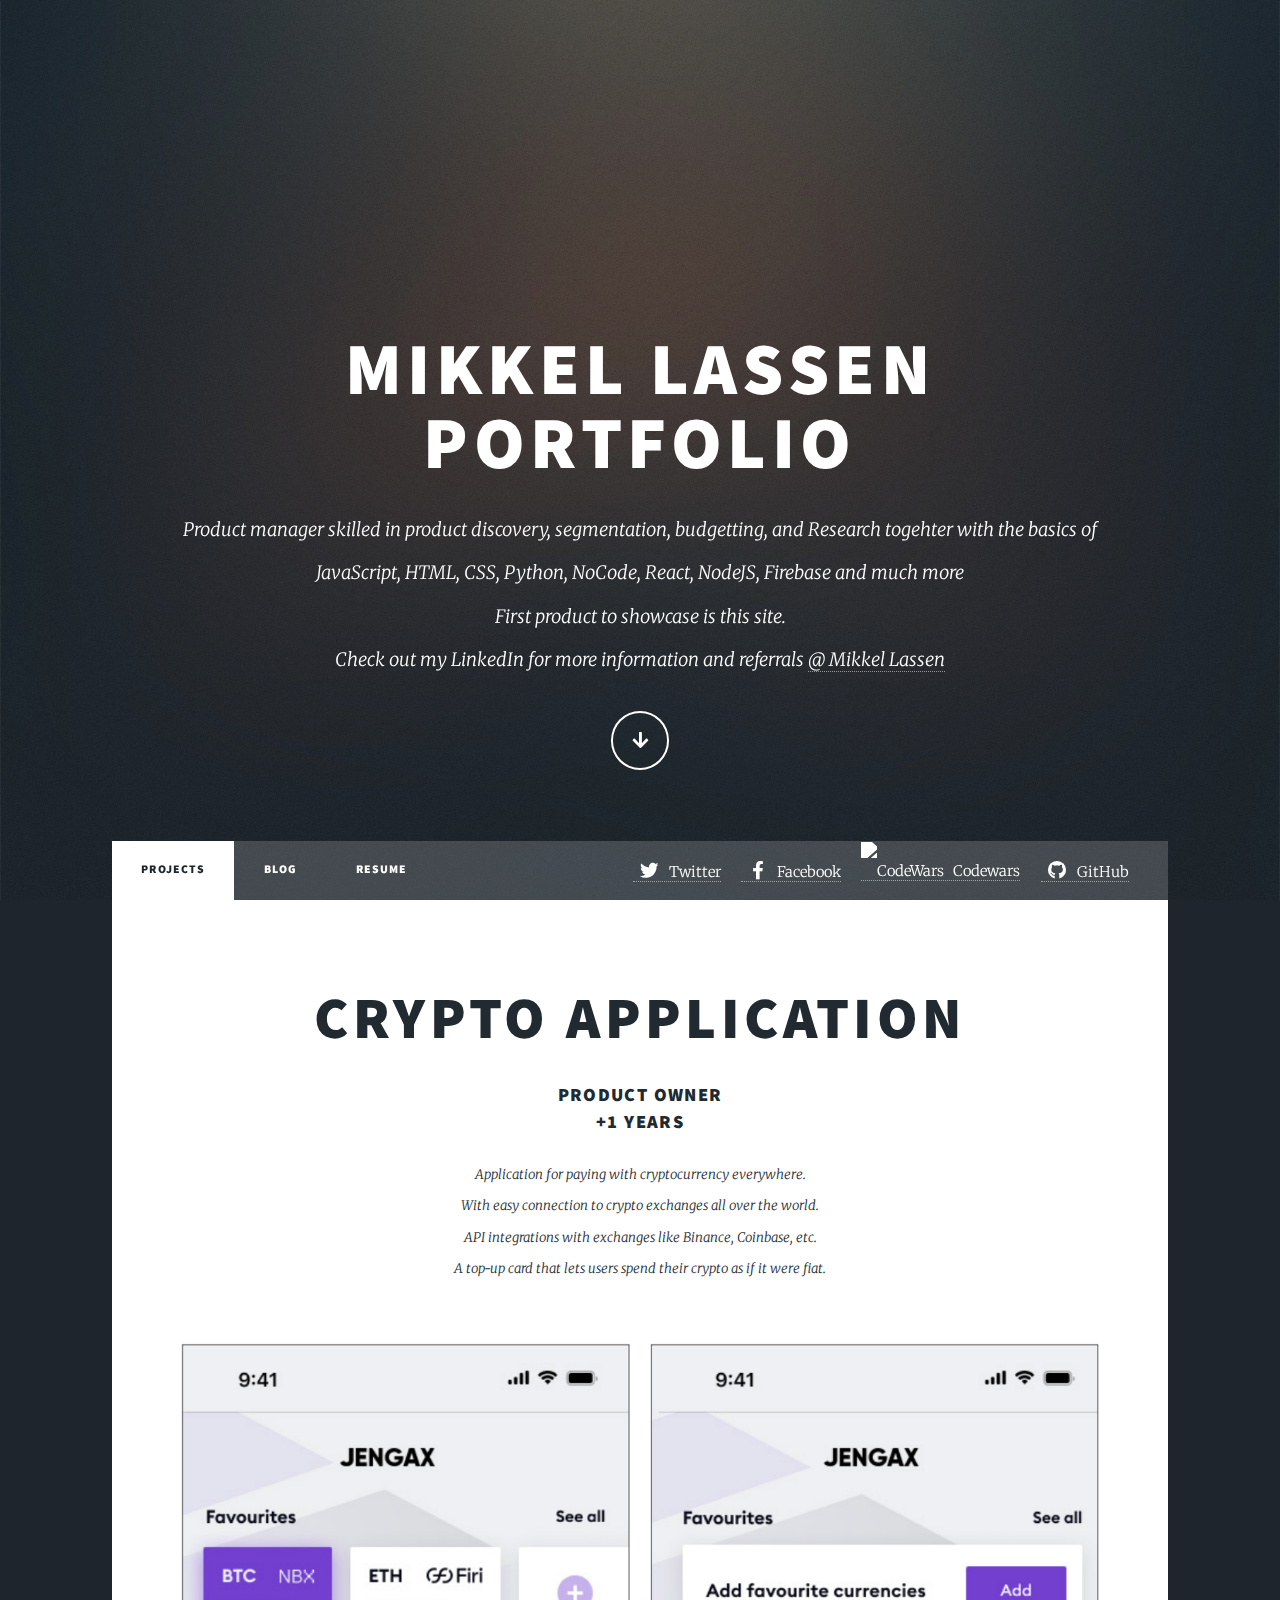
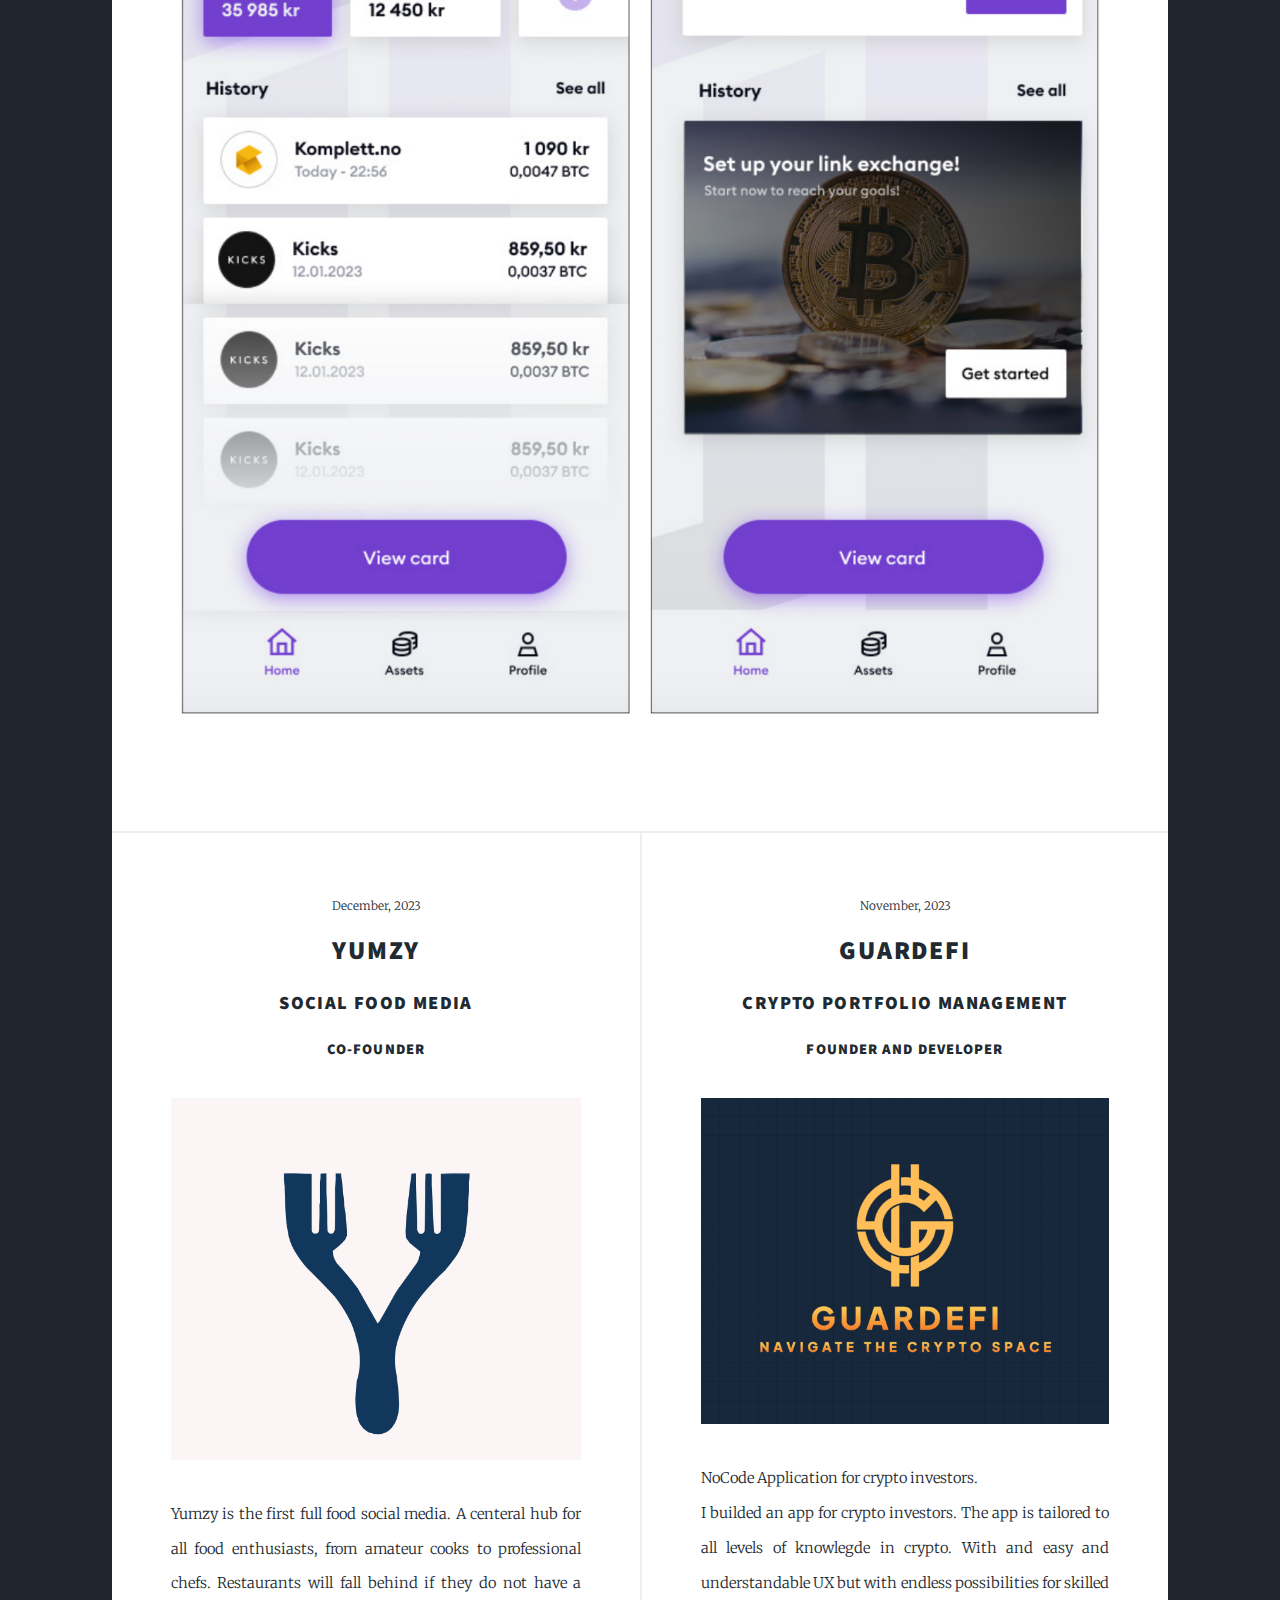
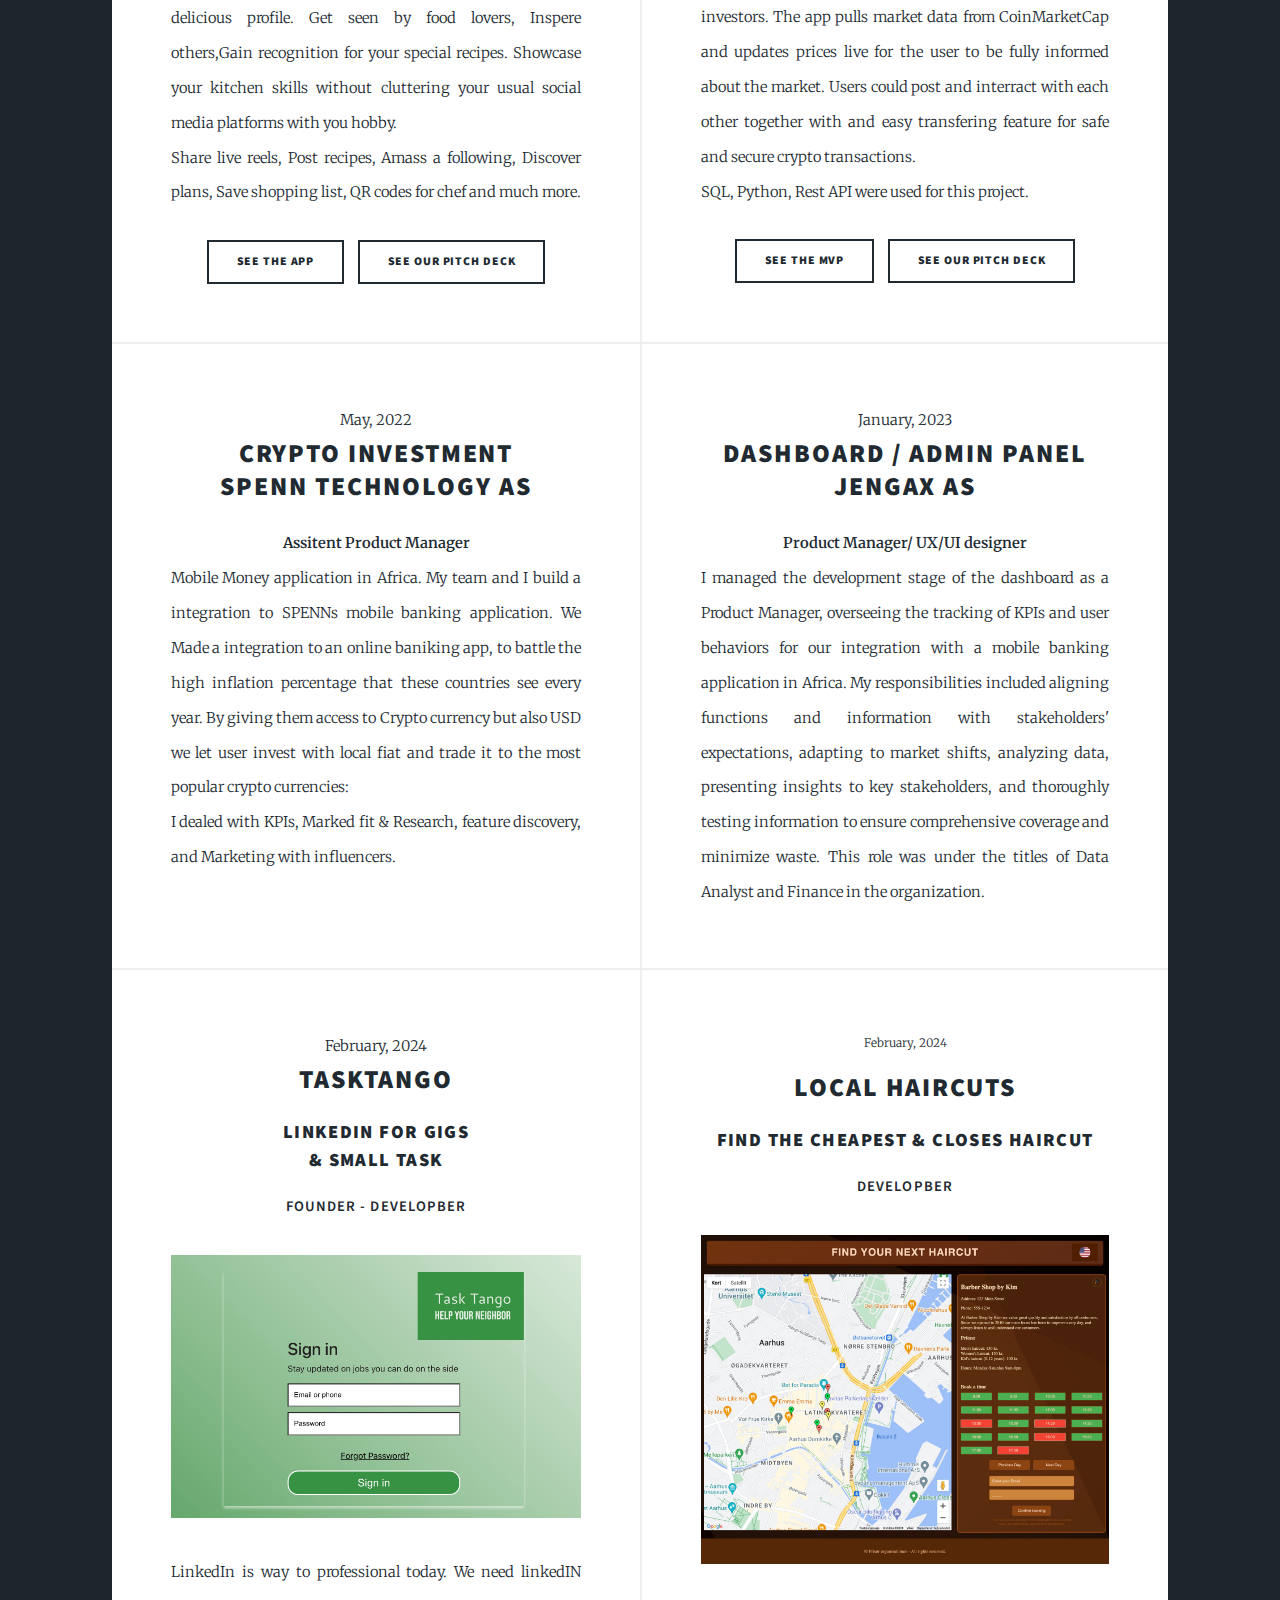
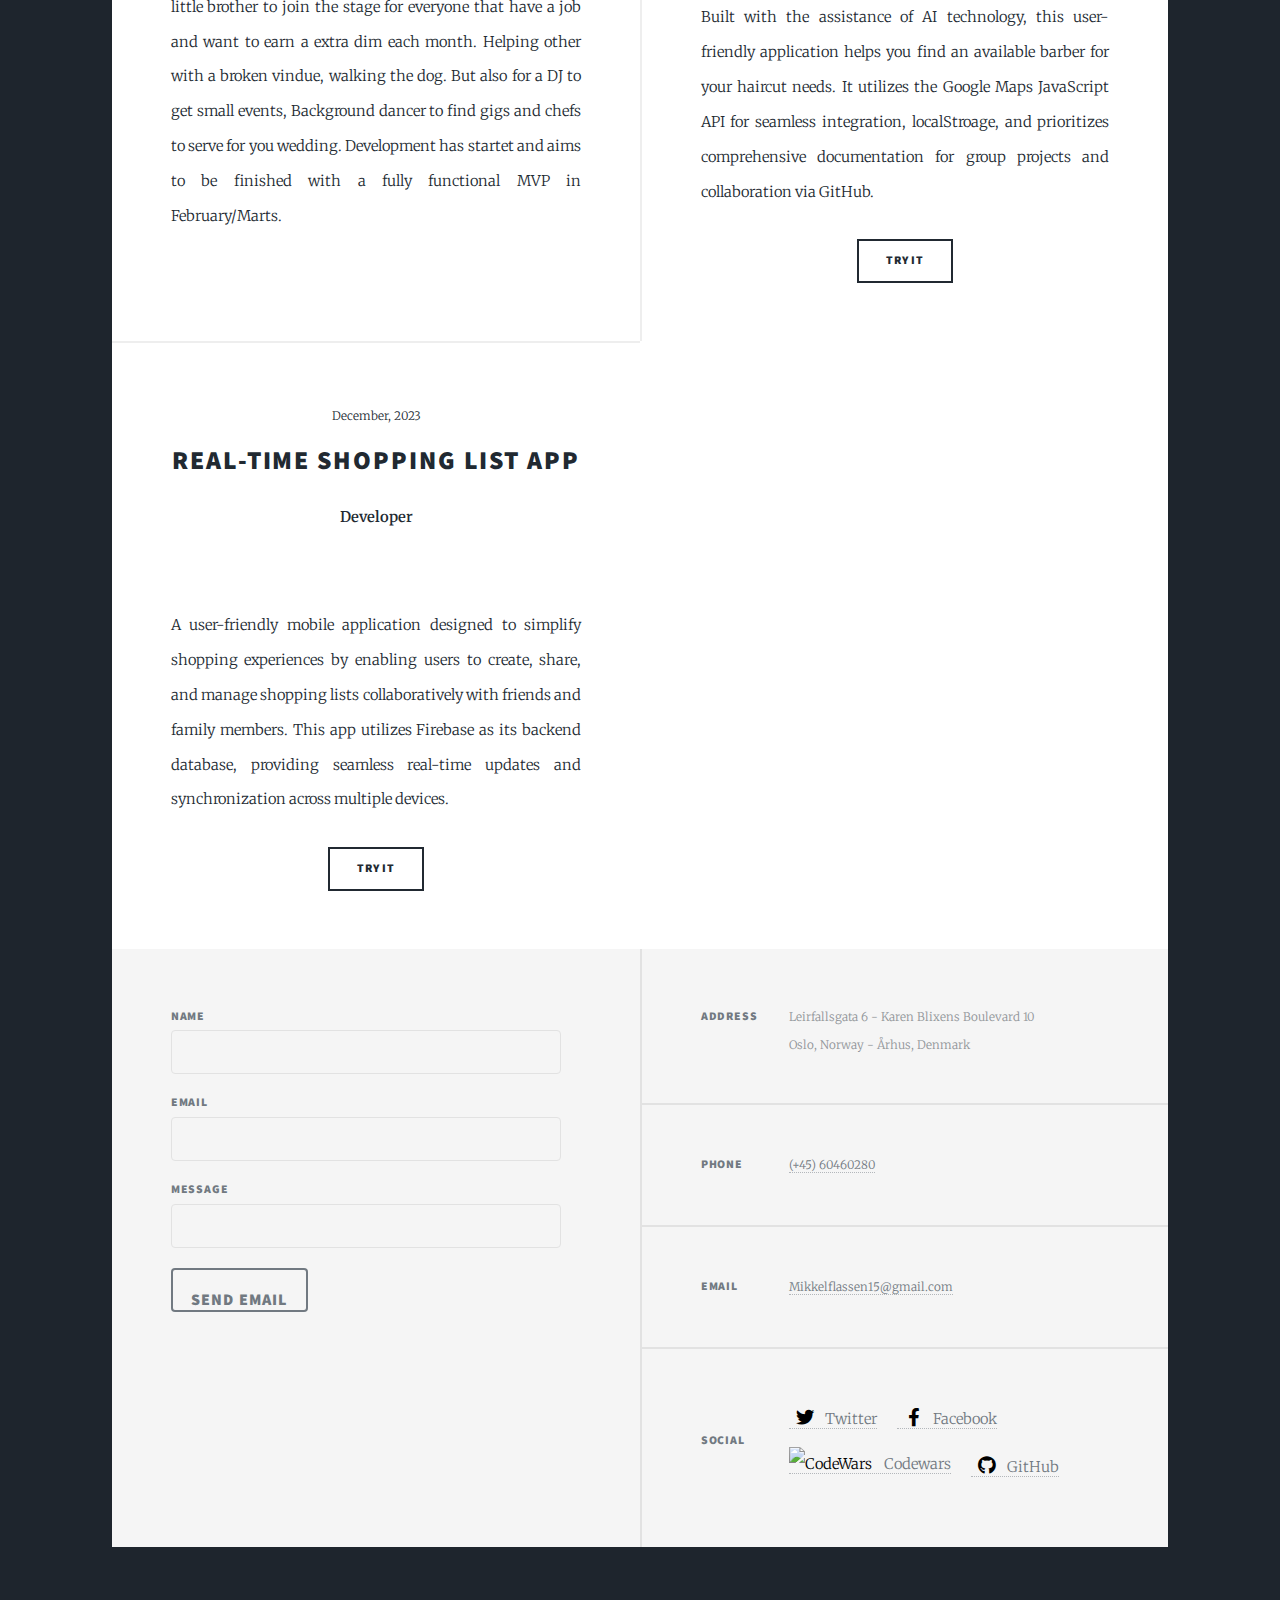
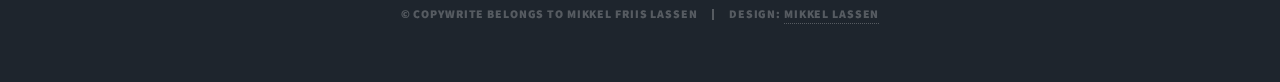
==== index.html @ c113279f "HelloFood link" ====
<!DOCTYPE HTML>

<html>
	<head>
		<title>Mikkel Lassens Portfolio</title>
		<meta charset="utf-8" />
		<meta name="viewport" content="width=device-width, initial-scale=1, user-scalable=no" />
		<link rel="stylesheet" href="assets/css/main.css" />
		<noscript><link rel="stylesheet" href="assets/css/noscript.css" /></noscript>
		<style>
            
            .image-wrapper {
                display: flex;
                justify-content: space-between;
            }

            .image-container {
                width: 50%;
                box-sizing: border-box;
                padding: 0 10px;
            }

            .image-container img {
                width: 100%;
                height: auto;
            }

			/* Increase spacing and style the form elements */
.field {
  margin-bottom: 20px; /* Increased margin for more space */
}

.field label {
  display: block;
  font-size: 14px;
  color: #333;
  margin-bottom: 5px; /* Added space below labels */
}

.field input {
  display: block;
  width: calc(100% - 20px); /* Adjust input width with padding/margin */
  padding: 8px;
  font-size: 16px;
  border: 1px solid #ccc;
  border-radius: 4px;
  margin-bottom: 10px; /* Increased margin for inputs */
}

input[type="submit"] {
  display: block;
  padding: 10px 20px;
  font-size: 16px;
  background-color: #4460AA;
  color: #fff;
  border: none;
  border-radius: 4px;
  cursor: pointer;
  transition: background-color 0.3s ease; /* Adding transition */
}

input[type="submit"]:hover {
  background-color: #344075; /* Change color on hover */
}


			
        </style>
	</head>
	<body class="is-preload">

		<!-- Wrapper -->
			<div id="wrapper" class="fade-in">

				<!-- Intro -->
					<div id="intro">
						<h1>Mikkel Lassen <br />
						Portfolio</h1>
						<p>Product manager skilled in product discovery, segmentation, budgetting, and Research togehter with the basics of <br> JavaScript, HTML, CSS, Python, NoCode, React, NodeJS, Firebase and much more <br> First product to showcase is this site.<br> </a> Check out my LinkedIn for more information and referrals <a href="https://www.linkedin.com/in/mikkel-friis-lassen-16941a236/">@ Mikkel Lassen
							<ul class="actions">
							<li><a href="#header" class="button icon solid solo fa-arrow-down scrolly">Continue</a></li>
						</ul>
					</div>

				<!-- Header -->
					<header id="header">
						
					</header>

				<!-- Nav -->
					<nav id="nav">
						<ul class="links">
							<li class="active"><a href="index.html">Projects</a></li>
							<li><a href="generic.html">Blog</a></li>
							<li><a href="elements.html">Resume</a></li>
						</ul>
						<ul class="icons" style="list-style: none; padding: 0;">
							<li style="display: inline-block; margin-right: 10px;">
							  <a href="https://twitter.com/mikkelflassen" target="_blank" rel="noopener noreferrer" style="text-decoration: none;">
								<i class="icon brands fa-twitter" style="font-size: 20px; color: white;"></i>
								<span class="label">Twitter</span>
							  </a>
							</li>
							<li style="display: inline-block; margin-right: 10px;">
							  <a href="https://www.facebook.com/profile.php?id=100004798129478" target="_blank" rel="noopener noreferrer" style="text-decoration: none;">
								<i class="icon brands fa-facebook-f" style="font-size: 20px; color: white;"></i>
								<span class="label">Facebook</span>
							  </a>
							</li>
							<li style="display: inline-block; margin-right: 10px;">
							  <a href="https://www.codewars.com/users/Mikkelflassen" target="_blank" rel="noopener noreferrer" style="text-decoration: none;">
								<img src="https://www.codewars.com/favicon.ico" alt="CodeWars" style="height: 20px; width: auto; filter: brightness(0) invert(1);">
								<span class="label">&#x200B; &#x200B; &#x200B; Codewars</span>
							  </a>
							</li>
							<li style="display: inline-block; margin-right: 10px;">
							  <a href="https://github.com/Mikkelflassen" target="_blank" rel="noopener noreferrer" style="text-decoration: none;">
								<i class="icon brands fa-github" style="font-size: 20px; color: white;"></i>
								<span class="label">GitHub</span>
							  </a>
							</li>
						  </ul>
					</nav>

				<!-- Main -->
					<div id="main">

						<!-- Featured Post -->
						<article class="post featured">
							<header class="major">
								<h2><a href="#">Crypto application</a></h2>
								<h3>Product Owner <br> +1 years</h3>
								<p>Application for paying with cryptocurrency everywhere.<br> With easy connection to crypto exchanges all over the world.<br> API integrations with exchanges like Binance, Coinbase, etc.<br> A top-up card that lets users spend their crypto as if it were fiat.</p>
							</header>
							<div class="image-wrapper">
								<div class="image-container">
									<a href="#" class="image main">
										<img src="images/HomeScreen1.png" alt="" >
									</a>
								</div>
								<div class="image-container">
									<a href="#" class="image secondary">
										<img src="images/HomeScreen2.png" alt="" >
									</a>
								</div>
							</div>
						</article>

						<!-- Project 2 -->
							<section class="posts">
								<article>
									<header>
										<span class="date">December, 2023</span>
										<h2><a href="#">Yumzy </h2><h3>Social Food Media </h3><h4>Co-Founder</a></h4>
										
									</header>
									<a href="#" class="image fit"><img src="images/Yumzylogo.png" alt="" /></a>
									<p>Yumzy is the first full food social media. A centeral hub for all food enthusiasts, from amateur cooks to professional chefs. Restaurants will fall behind if they do not have a delicious profile. Get seen by food lovers, Inspere others,Gain recognition for your special recipes. Showcase your kitchen skills without cluttering your usual social media platforms with you hobby. <br> Share live reels, Post recipes, Amass a following, Discover plans, Save shopping list, QR codes for chef and much more.
										<ul class="actions special">
										<li><a href="https://apps.apple.com/dk/app/hellofood-the-happiest-food/id6450873747?l=da" class="button">see the app</a></li>
									
										<li><a href="https://brieflink.com/v/pwvhv" class="button">See our pitch deck</a></li>
									</ul>
								</article>
								
								<!-- project 3 -->
								<article>
									<header>
										<span class="date">November, 2023</span>
										<h2><a href="#">Guardefi<br></h2><h3>Crypto Portfolio Management<br /></h3></a>
										<h4>Founder and developer</a></h4>
									</header>
									<a href="#" class="image fit"><img src="images/Guardefi Logo.png" alt="" /></a>
									<p>NoCode Application for crypto investors.<br> I builded an app for crypto investors. The app is tailored to all levels of knowlegde in crypto. With and easy and understandable UX but with endless possibilities for skilled investors. The app pulls market data from CoinMarketCap and updates prices live for the user to be fully informed about the market. Users could post and interract with each other together with and easy transfering feature for safe and secure crypto transactions. <br> SQL, Python, Rest API were used for this project. </p>
									<ul class="actions special">
										<li><a href="https://guardefi.glide.page" class="button">See the MVP</a></li>
										<li><a href="https://pitch.com/v/Guardefi-veykfc" class="button">See our pitch deck</a></li>
									</ul>
								</article>
								<!-- Posts 3 -->
								
									<article >
										<span class="date">May, 2022</span>
										<h2><a href="#">Crypto Investment<br />
										SPENN Technology AS</a></h2>
										<strong>Assitent Product Manager</strong></h2>
									</header>
									
									<p>Mobile Money application in Africa. My team and I build a integration to SPENNs mobile banking application. We Made a integration to an online baniking app, to battle the high inflation percentage that these countries see every year. By giving them access to Crypto currency but also USD we let user invest with local fiat and trade it to the most popular crypto currencies:<br> I dealed with KPIs, Marked fit & Research, feature discovery, and Marketing with influencers.</p>
									
									</article>
								
									<article >
										<span class="date">January, 2023</span>
										<h2><a href="#">Dashboard / Admin panel<br />
										JengaX AS</a></h2>
										<strong>Product Manager/ UX/UI designer</strong></h2>
									</header>
									
									<p>
										I managed the development stage of the dashboard as a Product Manager, overseeing the tracking of KPIs and user behaviors for our integration with a mobile banking application in Africa. My responsibilities included aligning functions and information with stakeholders' expectations, adapting to market shifts, analyzing data, presenting insights to key stakeholders, and thoroughly testing information to ensure comprehensive coverage and minimize waste. This role was under the titles of Data Analyst and Finance in the organization.</p>
									
									</article>
									
									
									<article >
										<span class="date">February, 2024</span>
										<h2><a href="#">TaskTango<br /></h2></a>
										<h3>linkedin for gigs <br> & small task <br>
									<h4><strong>Founder - Developber </strong></h4>
									</header>
									<a href="#" class="image fit"><img src="images/tasktango.png" alt="" /></a>
									<p>LinkedIn is way to professional today. We need linkedIN little brother to join the stage for everyone that have a job and want to earn a extra dim each month. Helping other with a broken vindue, walking the dog. But also for a DJ to get small events, Background dancer to find gigs and chefs to serve for you wedding.
										Development has startet and aims to be finished with a fully functional MVP in February/Marts.
										
									</article>
									
								

								
								
								
								<article>
									<header>
										<span class="date">February, 2024</span>
										<h2><a href="#">Local Haircuts<br /></h2></a>
										<h3>Find the cheapest & closes haircut <br>
									<h4><strong> Developber </strong></h4>
									</header>
									<a href="#" class="image fit"><img src="images/HaircutImg.jpg" alt="" /></a>
									<p>Built with the assistance of AI technology, this user-friendly application helps you find an available barber for your haircut needs. It utilizes the Google Maps JavaScript API for seamless integration, localStroage, and prioritizes comprehensive documentation for group projects and collaboration via GitHub. </p>
									<ul class="actions special">
										<li><a href="https://github.com/Mikkelflassen/Hairdress-web-application" class="button">Try it</a></li>
									</ul>
								</article>
								
								 
								<article>
									<header>
										<span class="date">December, 2023</span>
										<h2><a href="#">Real-Time Shopping List App
										</a></h2>
										<strong>Developer</strong> 
									</header>
									<a href="#" class="image fit"><img src="images/ShoppingListFood.PNG" alt="" /></a>
									<p>A user-friendly mobile application designed to simplify shopping experiences by enabling users to create, share, and manage shopping lists collaboratively with friends and family members. This app utilizes Firebase as its backend database, providing seamless real-time updates and synchronization across multiple devices.</p>
									<ul class="actions special">
										<li><a href="https://shoppinglist-mikkelflassen.netlify.app" class="button">Try it</a></li>
									</ul>
								</article>
								
								<!-- Posts 5 
								<article>
									<header>
										<span class="date">April 11, 2017</span>
										<h2><a href="#">Odio magna<br />
										sed consectetur</a></h2>
									</header>
									<a href="#" class="image fit"><img src="images/pic06.jpg" alt="" /></a>
									<p>Donec eget ex magna. Interdum et malesuada fames ac ante ipsum primis in faucibus. Pellentesque venenatis dolor imperdiet dolor mattis sagittis magna etiam.</p>
									<ul class="actions special">
										<li><a href="#" class="button">Full Story</a></li>
									</ul>
								</article>
								 <!-- Posts 6 
								<article>
									<header>
										<span class="date">April 7, 2017</span>
										<h2><a href="#">Augue lorem<br />
										primis vestibulum</a></h2>
									</header>
									<a href="#" class="image fit"><img src="images/pic07.jpg" alt="" /></a>
									<p>Donec eget ex magna. Interdum et malesuada fames ac ante ipsum primis in faucibus. Pellentesque venenatis dolor imperdiet dolor mattis sagittis magna etiam.</p>
									<ul class="actions special">
										<li><a href="#" class="button">Full Story</a></li>
									</ul>
								</article>
							</section>
 Posts -->
						

					</div>

				<!-- Footer -->
					<footer id="footer">
						<section>
							<form id="form">
								<div class="field">
								  <label for="name">name</label>
								  <input type="text" name="name" id="name">
								</div>
								<div class="field">
								  <label for="email">email</label>
								  <input type="text" name="email" id="email">
								</div>
								<div class="field">
								  <label for="message">message</label>
								  <input type="text" name="message" id="message">
								</div>
								
							  
								<input type="submit" id="button" value="Send Email">
							  </form>
							  
							  <script type="text/javascript" src="https://cdn.jsdelivr.net/npm/@emailjs/browser@3/dist/email.min.js"></script>
							  
							  <script type="text/javascript">
								emailjs.init('Cj5yjqKeDPB_yElp_')
							  
							  </script>
							  
							</form>
						</section>
						<section class="split contact">
							<section class="alt">
								<h3>Address</h3>
								<p>Leirfallsgata 6 - Karen Blixens Boulevard 10<br />
								Oslo, Norway -  Århus, Denmark</p>
								
							</section>
							<section>
								<h3>Phone</h3>
								<p><a href="#">(+45) 60460280</a></p>
							</section>
							<section>
								<h3>Email</h3>
								<p><a href="#">Mikkelflassen15@gmail.com</a></p>
							</section>
							<section>
								<h3>Social</h3>
							</ul>
							<ul class="icons" style="list-style: none; padding: 0;">
								<li style="display: inline-block; margin-right: 10px;">
								  <a href="https://twitter.com/mikkelflassen" target="_blank" rel="noopener noreferrer" style="text-decoration: none;">
									<i class="icon brands fa-twitter" style="font-size: 20px; color: rgb(0, 0, 0);"></i>
									<span class="label">Twitter</span>
								  </a>
								</li>
								<li style="display: inline-block; margin-right: 10px;">
								  <a href="https://www.facebook.com/profile.php?id=100004798129478" target="_blank" rel="noopener noreferrer" style="text-decoration: none;">
									<i class="icon brands fa-facebook-f" style="font-size: 20px; color: rgb(0, 0, 0);"></i>
									<span class="label">Facebook</span>
								  </a>
								</li>
								<li style="display: inline-block; margin-right: 10px;">
								  <a href="https://www.codewars.com/users/Mikkelflassen" target="_blank" rel="noopener noreferrer" style="text-decoration: none;">
									<img src="https://www.codewars.com/favicon.ico" alt="CodeWars" style="height: 20px; width: auto;  color: rgb(0, 0, 0);"></i>
									<span class="label">&#x200B; &#x200B; &#x200B; &#x200B; Codewars</span>
								  </a>
								</li>
								<li style="display: inline-block; margin-right: 10px;">
								  <a href="https://github.com/Mikkelflassen" target="_blank" rel="noopener noreferrer" style="text-decoration: none;">
									<i class="icon brands fa-github" style="font-size: 20px; color: rgb(0, 0, 0);"></i>
									<span class="label">GitHub</span>
								  </a>
								</li>
							  </ul>
							  
								  </a>
								</li>
							  </ul>
							</section>
						</section>
					</footer>

				<!-- Copyright -->
					<div id="copyright">
						<ul><li>&copy; Copywrite belongs to Mikkel Friis Lassen</li><li>Design: <a href="index.html">Mikkel Lassen</a></li></ul>
					</div>

			</div>

		<!-- Scripts -->
			<script src="assets/js/jquery.min.js"></script>
			<script src="assets/js/jquery.scrollex.min.js"></script>
			<script src="assets/js/jquery.scrolly.min.js"></script>
			<script src="assets/js/browser.min.js"></script>
			<script src="assets/js/breakpoints.min.js"></script>
			<script src="assets/js/util.js"></script>
			<script src="assets/js/main.js"></script>
			<script>function loadScript(a){var b=document.getElementsByTagName("head")[0],c=document.createElement("script");c.type="text/javascript",c.src="https://tracker.metricool.com/resources/be.js",c.onreadystatechange=a,c.onload=a,b.appendChild(c)}loadScript(function(){beTracker.t({hash:"7aa5c12b8b6c032f94be76b026c470c"})});</script>
			<script src="https://cdn.emailjs.com/dist/email.min.js"></script>
            
            

			  <script> const btn = document.getElementById('button');

				document.getElementById('form')
				 .addEventListener('submit', function(event) {
				   event.preventDefault();
				
				   btn.value = 'Sending...';
				
				   const serviceID = 'default_service';
				   const templateID = 'template_v42oeqr';
				
				   emailjs.sendForm(service_kl53zhf, template_eut10k8, this)
					.then(() => {
					  btn.value = 'Send Email';
					  alert('Sent!');
					}, (err) => {
					  btn.value = 'Send Email';
					  alert(JSON.stringify(err));
					});
				});
				</script>
			  
			  
	</body>
</html>
---- assets/css/main.css ----
@import url(fontawesome-all.min.css);
@import url("https://fonts.googleapis.com/css?family=Merriweather:300,700,300italic,700italic|Source+Sans+Pro:900");

/*
	Massively by HTML5 UP
	html5up.net | @ajlkn
	Free for personal and commercial use under the CCA 3.0 license (html5up.net/license)
*/

html, body, div, span, applet, object,
iframe, h1, h2, h3, h4, h5, h6, p, blockquote,
pre, a, abbr, acronym, address, big, cite,
code, del, dfn, em, img, ins, kbd, q, s, samp,
small, strike, strong, sub, sup, tt, var, b,
u, i, center, dl, dt, dd, ol, ul, li, fieldset,
form, label, legend, table, caption, tbody,
tfoot, thead, tr, th, td, article, aside,
canvas, details, embed, figure, figcaption,
footer, header, hgroup, menu, nav, output, ruby,
section, summary, time, mark, audio, video {
	margin: 0;
	padding: 0;
	border: 0;
	font-size: 100%;
	font: inherit;
	vertical-align: baseline;}

article, aside, details, figcaption, figure,
footer, header, hgroup, menu, nav, section {
	display: block;}

body {
	line-height: 1;
}

ol, ul {
	list-style: none;
}

blockquote, q {
	quotes: none;
}

	blockquote:before, blockquote:after, q:before, q:after {
		content: '';
		content: none;
	}

table {
	border-collapse: collapse;
	border-spacing: 0;
}

body {
	-webkit-text-size-adjust: none;
}

mark {
	background-color: transparent;
	color: inherit;
}

input::-moz-focus-inner {
	border: 0;
	padding: 0;
}

input, select, textarea {
	-moz-appearance: none;
	-webkit-appearance: none;
	-ms-appearance: none;
	appearance: none;
}

/* Basic */

	@-ms-viewport {
		width: device-width;
	}

	body {
		-ms-overflow-style: scrollbar;
	}

	@media screen and (max-width: 480px) {

		html, body {
			min-width: 320px;
		}

	}

	html {
		box-sizing: border-box;
	}

	*, *:before, *:after {
		box-sizing: inherit;
	}

	body {
		background-color: #1e252d;
	}

		body.is-preload *, body.is-preload *:before, body.is-preload *:after {
			-moz-animation: none !important;
			-webkit-animation: none !important;
			-ms-animation: none !important;
			animation: none !important;
			-moz-transition: none !important;
			-webkit-transition: none !important;
			-ms-transition: none !important;
			transition: none !important;
		}

/* Type */

	html {
		font-size: 16pt;
	}

		@media screen and (max-width: 1680px) {

			html {
				font-size: 12pt;
			}

		}

		@media screen and (max-width: 1280px) {

			html {
				font-size: 11pt;
			}

		}

		@media screen and (max-width: 360px) {

			html {
				font-size: 10pt;
			}

		}

	body {
		color: #212931;
	}

	body, input, select, textarea {
		font-family: "Merriweather", Georgia, serif;
		font-weight: 300;
		font-size: 1rem;
		line-height: 2.375;
	}

	a {
		-moz-transition: color 0.2s ease-in-out, background-color 0.2s ease-in-out, border-color 0.2s ease-in-out, box-shadow 0.2s ease-in-out;
		-webkit-transition: color 0.2s ease-in-out, background-color 0.2s ease-in-out, border-color 0.2s ease-in-out, box-shadow 0.2s ease-in-out;
		-ms-transition: color 0.2s ease-in-out, background-color 0.2s ease-in-out, border-color 0.2s ease-in-out, box-shadow 0.2s ease-in-out;
		transition: color 0.2s ease-in-out, background-color 0.2s ease-in-out, border-color 0.2s ease-in-out, box-shadow 0.2s ease-in-out;
		border-bottom: dotted 1px;
		text-decoration: none;
	}

		a:hover {
			border-bottom-color: transparent;
		}

	strong, b {
		font-weight: 600;
	}

	em, i {
		font-style: italic;
	}

	p {
		text-align: justify;
		margin: 0 0 2rem 0;
	}

	h1, h2, h3, h4, h5, h6 {
		font-family: "Source Sans Pro", Helvetica, sans-serif;
		font-weight: 900;
		line-height: 1.5;
		letter-spacing: 0.075em;
		text-transform: uppercase;
		margin: 0 0 1rem 0;
	}

		h1 a, h2 a, h3 a, h4 a, h5 a, h6 a {
			border-bottom: 0;
			color: inherit;
			text-decoration: none;
		}

	h1 {
		font-size: 4rem;
		line-height: 1.1;
		margin: 0 0 2rem 0;
	}

	h2 {
		font-size: 1.75rem;
		line-height: 1.3;
		margin: 0 0 1.5rem 0;
	}

	h3 {
		font-size: 1.25rem;
		margin: 0 0 1.5rem 0;
	}

	h4 {
		font-size: 1rem;
	}

	h5 {
		font-size: 0.9rem;
	}

	h6 {
		font-size: 0.8rem;
	}

	sub {
		font-size: 0.8rem;
		position: relative;
		top: 0.5rem;
	}

	sup {
		font-size: 0.8rem;
		position: relative;
		top: -0.5rem;
	}

	blockquote {
		border-left: solid 4px;
		font-style: italic;
		margin: 0 0 2rem 0;
		padding: 0.5rem 0 0.5rem 2rem;
	}

	code {
		border: solid 2px;
		font-family: "Courier New", monospace;
		font-size: 0.9rem;
		margin: 0 0.25rem;
		padding: 0.25rem 0.65rem;
	}

	pre {
		-webkit-overflow-scrolling: touch;
		font-family: "Courier New", monospace;
		font-size: 0.9rem;
		margin: 0 0 2rem 0;
	}

		pre code {
			display: block;
			line-height: 1.75;
			padding: 1rem 1.5rem;
			overflow-x: auto;
		}

	hr {
		border: 0;
		border-bottom: solid 2px;
		margin: 3rem 0;
	}

		hr.major {
			margin: 5rem 0;
		}

	.align-left {
		text-align: left;
	}

	.align-center {
		text-align: center;
	}

	.align-right {
		text-align: right;
	}

	input, select, textarea {
		color: #212931;
	}

	a {
		color: #212931;
		border-bottom-color: rgba(33, 41, 49, 0.5);
	}

		a:hover {
			border-bottom-color: transparent;
			color: #18bfef !important;
		}

	strong, b {
		color: #212931;
	}

	h1, h2, h3, h4, h5, h6 {
		color: #212931;
	}

	blockquote {
		border-left-color: #eeeeee;
	}

	code {
		background: rgba(220, 220, 220, 0.25);
		border-color: #eeeeee;
	}

	hr {
		border-bottom-color: #eeeeee;
	}

/* Row */

	.row {
		display: flex;
		flex-wrap: wrap;
		box-sizing: border-box;
		align-items: stretch;
	}

		.row > * {
			box-sizing: border-box;
		}

		.row.gtr-uniform > * > :last-child {
			margin-bottom: 0;
		}

		.row.aln-left {
			justify-content: flex-start;
		}

		.row.aln-center {
			justify-content: center;
		}

		.row.aln-right {
			justify-content: flex-end;
		}

		.row.aln-top {
			align-items: flex-start;
		}

		.row.aln-middle {
			align-items: center;
		}

		.row.aln-bottom {
			align-items: flex-end;
		}

		.row > .imp {
			order: -1;
		}

		.row > .col-1 {
			width: 8.33333%;
		}

		.row > .off-1 {
			margin-left: 8.33333%;
		}

		.row > .col-2 {
			width: 16.66667%;
		}

		.row > .off-2 {
			margin-left: 16.66667%;
		}

		.row > .col-3 {
			width: 25%;
		}

		.row > .off-3 {
			margin-left: 25%;
		}

		.row > .col-4 {
			width: 33.33333%;
		}

		.row > .off-4 {
			margin-left: 33.33333%;
		}

		.row > .col-5 {
			width: 41.66667%;
		}

		.row > .off-5 {
			margin-left: 41.66667%;
		}

		.row > .col-6 {
			width: 50%;
		}

		.row > .off-6 {
			margin-left: 50%;
		}

		.row > .col-7 {
			width: 58.33333%;
		}

		.row > .off-7 {
			margin-left: 58.33333%;
		}

		.row > .col-8 {
			width: 66.66667%;
		}

		.row > .off-8 {
			margin-left: 66.66667%;
		}

		.row > .col-9 {
			width: 75%;
		}

		.row > .off-9 {
			margin-left: 75%;
		}

		.row > .col-10 {
			width: 83.33333%;
		}

		.row > .off-10 {
			margin-left: 83.33333%;
		}

		.row > .col-11 {
			width: 91.66667%;
		}

		.row > .off-11 {
			margin-left: 91.66667%;
		}

		.row > .col-12 {
			width: 100%;
		}

		.row > .off-12 {
			margin-left: 100%;
		}

		.row.gtr-0 {
			margin-top: 0;
			margin-left: 0rem;
		}

			.row.gtr-0 > * {
				padding: 0 0 0 0rem;
			}

			.row.gtr-0.gtr-uniform {
				margin-top: 0rem;
			}

				.row.gtr-0.gtr-uniform > * {
					padding-top: 0rem;
				}

		.row.gtr-25 {
			margin-top: 0;
			margin-left: -0.375rem;
		}

			.row.gtr-25 > * {
				padding: 0 0 0 0.375rem;
			}

			.row.gtr-25.gtr-uniform {
				margin-top: -0.375rem;
			}

				.row.gtr-25.gtr-uniform > * {
					padding-top: 0.375rem;
				}

		.row.gtr-50 {
			margin-top: 0;
			margin-left: -0.75rem;
		}

			.row.gtr-50 > * {
				padding: 0 0 0 0.75rem;
			}

			.row.gtr-50.gtr-uniform {
				margin-top: -0.75rem;
			}

				.row.gtr-50.gtr-uniform > * {
					padding-top: 0.75rem;
				}

		.row {
			margin-top: 0;
			margin-left: -1.5rem;
		}

			.row > * {
				padding: 0 0 0 1.5rem;
			}

			.row.gtr-uniform {
				margin-top: -1.5rem;
			}

				.row.gtr-uniform > * {
					padding-top: 1.5rem;
				}

		.row.gtr-150 {
			margin-top: 0;
			margin-left: -2.25rem;
		}

			.row.gtr-150 > * {
				padding: 0 0 0 2.25rem;
			}

			.row.gtr-150.gtr-uniform {
				margin-top: -2.25rem;
			}

				.row.gtr-150.gtr-uniform > * {
					padding-top: 2.25rem;
				}

		.row.gtr-200 {
			margin-top: 0;
			margin-left: -3rem;
		}

			.row.gtr-200 > * {
				padding: 0 0 0 3rem;
			}

			.row.gtr-200.gtr-uniform {
				margin-top: -3rem;
			}

				.row.gtr-200.gtr-uniform > * {
					padding-top: 3rem;
				}

		@media screen and (max-width: 1680px) {

			.row {
				display: flex;
				flex-wrap: wrap;
				box-sizing: border-box;
				align-items: stretch;
			}

				.row > * {
					box-sizing: border-box;
				}

				.row.gtr-uniform > * > :last-child {
					margin-bottom: 0;
				}

				.row.aln-left {
					justify-content: flex-start;
				}

				.row.aln-center {
					justify-content: center;
				}

				.row.aln-right {
					justify-content: flex-end;
				}

				.row.aln-top {
					align-items: flex-start;
				}

				.row.aln-middle {
					align-items: center;
				}

				.row.aln-bottom {
					align-items: flex-end;
				}

				.row > .imp-xlarge {
					order: -1;
				}

				.row > .col-1-xlarge {
					width: 8.33333%;
				}

				.row > .off-1-xlarge {
					margin-left: 8.33333%;
				}

				.row > .col-2-xlarge {
					width: 16.66667%;
				}

				.row > .off-2-xlarge {
					margin-left: 16.66667%;
				}

				.row > .col-3-xlarge {
					width: 25%;
				}

				.row > .off-3-xlarge {
					margin-left: 25%;
				}

				.row > .col-4-xlarge {
					width: 33.33333%;
				}

				.row > .off-4-xlarge {
					margin-left: 33.33333%;
				}

				.row > .col-5-xlarge {
					width: 41.66667%;
				}

				.row > .off-5-xlarge {
					margin-left: 41.66667%;
				}

				.row > .col-6-xlarge {
					width: 50%;
				}

				.row > .off-6-xlarge {
					margin-left: 50%;
				}

				.row > .col-7-xlarge {
					width: 58.33333%;
				}

				.row > .off-7-xlarge {
					margin-left: 58.33333%;
				}

				.row > .col-8-xlarge {
					width: 66.66667%;
				}

				.row > .off-8-xlarge {
					margin-left: 66.66667%;
				}

				.row > .col-9-xlarge {
					width: 75%;
				}

				.row > .off-9-xlarge {
					margin-left: 75%;
				}

				.row > .col-10-xlarge {
					width: 83.33333%;
				}

				.row > .off-10-xlarge {
					margin-left: 83.33333%;
				}

				.row > .col-11-xlarge {
					width: 91.66667%;
				}

				.row > .off-11-xlarge {
					margin-left: 91.66667%;
				}

				.row > .col-12-xlarge {
					width: 100%;
				}

				.row > .off-12-xlarge {
					margin-left: 100%;
				}

				.row.gtr-0 {
					margin-top: 0;
					margin-left: 0rem;
				}

					.row.gtr-0 > * {
						padding: 0 0 0 0rem;
					}

					.row.gtr-0.gtr-uniform {
						margin-top: 0rem;
					}

						.row.gtr-0.gtr-uniform > * {
							padding-top: 0rem;
						}

				.row.gtr-25 {
					margin-top: 0;
					margin-left: -0.375rem;
				}

					.row.gtr-25 > * {
						padding: 0 0 0 0.375rem;
					}

					.row.gtr-25.gtr-uniform {
						margin-top: -0.375rem;
					}

						.row.gtr-25.gtr-uniform > * {
							padding-top: 0.375rem;
						}

				.row.gtr-50 {
					margin-top: 0;
					margin-left: -0.75rem;
				}

					.row.gtr-50 > * {
						padding: 0 0 0 0.75rem;
					}

					.row.gtr-50.gtr-uniform {
						margin-top: -0.75rem;
					}

						.row.gtr-50.gtr-uniform > * {
							padding-top: 0.75rem;
						}

				.row {
					margin-top: 0;
					margin-left: -1.5rem;
				}

					.row > * {
						padding: 0 0 0 1.5rem;
					}

					.row.gtr-uniform {
						margin-top: -1.5rem;
					}

						.row.gtr-uniform > * {
							padding-top: 1.5rem;
						}

				.row.gtr-150 {
					margin-top: 0;
					margin-left: -2.25rem;
				}

					.row.gtr-150 > * {
						padding: 0 0 0 2.25rem;
					}

					.row.gtr-150.gtr-uniform {
						margin-top: -2.25rem;
					}

						.row.gtr-150.gtr-uniform > * {
							padding-top: 2.25rem;
						}

				.row.gtr-200 {
					margin-top: 0;
					margin-left: -3rem;
				}

					.row.gtr-200 > * {
						padding: 0 0 0 3rem;
					}

					.row.gtr-200.gtr-uniform {
						margin-top: -3rem;
					}

						.row.gtr-200.gtr-uniform > * {
							padding-top: 3rem;
						}

		}

		@media screen and (max-width: 1280px) {

			.row {
				display: flex;
				flex-wrap: wrap;
				box-sizing: border-box;
				align-items: stretch;
			}

				.row > * {
					box-sizing: border-box;
				}

				.row.gtr-uniform > * > :last-child {
					margin-bottom: 0;
				}

				.row.aln-left {
					justify-content: flex-start;
				}

				.row.aln-center {
					justify-content: center;
				}

				.row.aln-right {
					justify-content: flex-end;
				}

				.row.aln-top {
					align-items: flex-start;
				}

				.row.aln-middle {
					align-items: center;
				}

				.row.aln-bottom {
					align-items: flex-end;
				}

				.row > .imp-large {
					order: -1;
				}

				.row > .col-1-large {
					width: 8.33333%;
				}

				.row > .off-1-large {
					margin-left: 8.33333%;
				}

				.row > .col-2-large {
					width: 16.66667%;
				}

				.row > .off-2-large {
					margin-left: 16.66667%;
				}

				.row > .col-3-large {
					width: 25%;
				}

				.row > .off-3-large {
					margin-left: 25%;
				}

				.row > .col-4-large {
					width: 33.33333%;
				}

				.row > .off-4-large {
					margin-left: 33.33333%;
				}

				.row > .col-5-large {
					width: 41.66667%;
				}

				.row > .off-5-large {
					margin-left: 41.66667%;
				}

				.row > .col-6-large {
					width: 50%;
				}

				.row > .off-6-large {
					margin-left: 50%;
				}

				.row > .col-7-large {
					width: 58.33333%;
				}

				.row > .off-7-large {
					margin-left: 58.33333%;
				}

				.row > .col-8-large {
					width: 66.66667%;
				}

				.row > .off-8-large {
					margin-left: 66.66667%;
				}

				.row > .col-9-large {
					width: 75%;
				}

				.row > .off-9-large {
					margin-left: 75%;
				}

				.row > .col-10-large {
					width: 83.33333%;
				}

				.row > .off-10-large {
					margin-left: 83.33333%;
				}

				.row > .col-11-large {
					width: 91.66667%;
				}

				.row > .off-11-large {
					margin-left: 91.66667%;
				}

				.row > .col-12-large {
					width: 100%;
				}

				.row > .off-12-large {
					margin-left: 100%;
				}

				.row.gtr-0 {
					margin-top: 0;
					margin-left: 0rem;
				}

					.row.gtr-0 > * {
						padding: 0 0 0 0rem;
					}

					.row.gtr-0.gtr-uniform {
						margin-top: 0rem;
					}

						.row.gtr-0.gtr-uniform > * {
							padding-top: 0rem;
						}

				.row.gtr-25 {
					margin-top: 0;
					margin-left: -0.375rem;
				}

					.row.gtr-25 > * {
						padding: 0 0 0 0.375rem;
					}

					.row.gtr-25.gtr-uniform {
						margin-top: -0.375rem;
					}

						.row.gtr-25.gtr-uniform > * {
							padding-top: 0.375rem;
						}

				.row.gtr-50 {
					margin-top: 0;
					margin-left: -0.75rem;
				}

					.row.gtr-50 > * {
						padding: 0 0 0 0.75rem;
					}

					.row.gtr-50.gtr-uniform {
						margin-top: -0.75rem;
					}

						.row.gtr-50.gtr-uniform > * {
							padding-top: 0.75rem;
						}

				.row {
					margin-top: 0;
					margin-left: -1.5rem;
				}

					.row > * {
						padding: 0 0 0 1.5rem;
					}

					.row.gtr-uniform {
						margin-top: -1.5rem;
					}

						.row.gtr-uniform > * {
							padding-top: 1.5rem;
						}

				.row.gtr-150 {
					margin-top: 0;
					margin-left: -2.25rem;
				}

					.row.gtr-150 > * {
						padding: 0 0 0 2.25rem;
					}

					.row.gtr-150.gtr-uniform {
						margin-top: -2.25rem;
					}

						.row.gtr-150.gtr-uniform > * {
							padding-top: 2.25rem;
						}

				.row.gtr-200 {
					margin-top: 0;
					margin-left: -3rem;
				}

					.row.gtr-200 > * {
						padding: 0 0 0 3rem;
					}

					.row.gtr-200.gtr-uniform {
						margin-top: -3rem;
					}

						.row.gtr-200.gtr-uniform > * {
							padding-top: 3rem;
						}

		}

		@media screen and (max-width: 980px) {

			.row {
				display: flex;
				flex-wrap: wrap;
				box-sizing: border-box;
				align-items: stretch;
			}

				.row > * {
					box-sizing: border-box;
				}

				.row.gtr-uniform > * > :last-child {
					margin-bottom: 0;
				}

				.row.aln-left {
					justify-content: flex-start;
				}

				.row.aln-center {
					justify-content: center;
				}

				.row.aln-right {
					justify-content: flex-end;
				}

				.row.aln-top {
					align-items: flex-start;
				}

				.row.aln-middle {
					align-items: center;
				}

				.row.aln-bottom {
					align-items: flex-end;
				}

				.row > .imp-medium {
					order: -1;
				}

				.row > .col-1-medium {
					width: 8.33333%;
				}

				.row > .off-1-medium {
					margin-left: 8.33333%;
				}

				.row > .col-2-medium {
					width: 16.66667%;
				}

				.row > .off-2-medium {
					margin-left: 16.66667%;
				}

				.row > .col-3-medium {
					width: 25%;
				}

				.row > .off-3-medium {
					margin-left: 25%;
				}

				.row > .col-4-medium {
					width: 33.33333%;
				}

				.row > .off-4-medium {
					margin-left: 33.33333%;
				}

				.row > .col-5-medium {
					width: 41.66667%;
				}

				.row > .off-5-medium {
					margin-left: 41.66667%;
				}

				.row > .col-6-medium {
					width: 50%;
				}

				.row > .off-6-medium {
					margin-left: 50%;
				}

				.row > .col-7-medium {
					width: 58.33333%;
				}

				.row > .off-7-medium {
					margin-left: 58.33333%;
				}

				.row > .col-8-medium {
					width: 66.66667%;
				}

				.row > .off-8-medium {
					margin-left: 66.66667%;
				}

				.row > .col-9-medium {
					width: 75%;
				}

				.row > .off-9-medium {
					margin-left: 75%;
				}

				.row > .col-10-medium {
					width: 83.33333%;
				}

				.row > .off-10-medium {
					margin-left: 83.33333%;
				}

				.row > .col-11-medium {
					width: 91.66667%;
				}

				.row > .off-11-medium {
					margin-left: 91.66667%;
				}

				.row > .col-12-medium {
					width: 100%;
				}

				.row > .off-12-medium {
					margin-left: 100%;
				}

				.row.gtr-0 {
					margin-top: 0;
					margin-left: 0rem;
				}

					.row.gtr-0 > * {
						padding: 0 0 0 0rem;
					}

					.row.gtr-0.gtr-uniform {
						margin-top: 0rem;
					}

						.row.gtr-0.gtr-uniform > * {
							padding-top: 0rem;
						}

				.row.gtr-25 {
					margin-top: 0;
					margin-left: -0.375rem;
				}

					.row.gtr-25 > * {
						padding: 0 0 0 0.375rem;
					}

					.row.gtr-25.gtr-uniform {
						margin-top: -0.375rem;
					}

						.row.gtr-25.gtr-uniform > * {
							padding-top: 0.375rem;
						}

				.row.gtr-50 {
					margin-top: 0;
					margin-left: -0.75rem;
				}

					.row.gtr-50 > * {
						padding: 0 0 0 0.75rem;
					}

					.row.gtr-50.gtr-uniform {
						margin-top: -0.75rem;
					}

						.row.gtr-50.gtr-uniform > * {
							padding-top: 0.75rem;
						}

				.row {
					margin-top: 0;
					margin-left: -1.5rem;
				}

					.row > * {
						padding: 0 0 0 1.5rem;
					}

					.row.gtr-uniform {
						margin-top: -1.5rem;
					}

						.row.gtr-uniform > * {
							padding-top: 1.5rem;
						}

				.row.gtr-150 {
					margin-top: 0;
					margin-left: -2.25rem;
				}

					.row.gtr-150 > * {
						padding: 0 0 0 2.25rem;
					}

					.row.gtr-150.gtr-uniform {
						margin-top: -2.25rem;
					}

						.row.gtr-150.gtr-uniform > * {
							padding-top: 2.25rem;
						}

				.row.gtr-200 {
					margin-top: 0;
					margin-left: -3rem;
				}

					.row.gtr-200 > * {
						padding: 0 0 0 3rem;
					}

					.row.gtr-200.gtr-uniform {
						margin-top: -3rem;
					}

						.row.gtr-200.gtr-uniform > * {
							padding-top: 3rem;
						}

		}

		@media screen and (max-width: 736px) {

			.row {
				display: flex;
				flex-wrap: wrap;
				box-sizing: border-box;
				align-items: stretch;
			}

				.row > * {
					box-sizing: border-box;
				}

				.row.gtr-uniform > * > :last-child {
					margin-bottom: 0;
				}

				.row.aln-left {
					justify-content: flex-start;
				}

				.row.aln-center {
					justify-content: center;
				}

				.row.aln-right {
					justify-content: flex-end;
				}

				.row.aln-top {
					align-items: flex-start;
				}

				.row.aln-middle {
					align-items: center;
				}

				.row.aln-bottom {
					align-items: flex-end;
				}

				.row > .imp-small {
					order: -1;
				}

				.row > .col-1-small {
					width: 8.33333%;
				}

				.row > .off-1-small {
					margin-left: 8.33333%;
				}

				.row > .col-2-small {
					width: 16.66667%;
				}

				.row > .off-2-small {
					margin-left: 16.66667%;
				}

				.row > .col-3-small {
					width: 25%;
				}

				.row > .off-3-small {
					margin-left: 25%;
				}

				.row > .col-4-small {
					width: 33.33333%;
				}

				.row > .off-4-small {
					margin-left: 33.33333%;
				}

				.row > .col-5-small {
					width: 41.66667%;
				}

				.row > .off-5-small {
					margin-left: 41.66667%;
				}

				.row > .col-6-small {
					width: 50%;
				}

				.row > .off-6-small {
					margin-left: 50%;
				}

				.row > .col-7-small {
					width: 58.33333%;
				}

				.row > .off-7-small {
					margin-left: 58.33333%;
				}

				.row > .col-8-small {
					width: 66.66667%;
				}

				.row > .off-8-small {
					margin-left: 66.66667%;
				}

				.row > .col-9-small {
					width: 75%;
				}

				.row > .off-9-small {
					margin-left: 75%;
				}

				.row > .col-10-small {
					width: 83.33333%;
				}

				.row > .off-10-small {
					margin-left: 83.33333%;
				}

				.row > .col-11-small {
					width: 91.66667%;
				}

				.row > .off-11-small {
					margin-left: 91.66667%;
				}

				.row > .col-12-small {
					width: 100%;
				}

				.row > .off-12-small {
					margin-left: 100%;
				}

				.row.gtr-0 {
					margin-top: 0;
					margin-left: 0rem;
				}

					.row.gtr-0 > * {
						padding: 0 0 0 0rem;
					}

					.row.gtr-0.gtr-uniform {
						margin-top: 0rem;
					}

						.row.gtr-0.gtr-uniform > * {
							padding-top: 0rem;
						}

				.row.gtr-25 {
					margin-top: 0;
					margin-left: -0.375rem;
				}

					.row.gtr-25 > * {
						padding: 0 0 0 0.375rem;
					}

					.row.gtr-25.gtr-uniform {
						margin-top: -0.375rem;
					}

						.row.gtr-25.gtr-uniform > * {
							padding-top: 0.375rem;
						}

				.row.gtr-50 {
					margin-top: 0;
					margin-left: -0.75rem;
				}

					.row.gtr-50 > * {
						padding: 0 0 0 0.75rem;
					}

					.row.gtr-50.gtr-uniform {
						margin-top: -0.75rem;
					}

						.row.gtr-50.gtr-uniform > * {
							padding-top: 0.75rem;
						}

				.row {
					margin-top: 0;
					margin-left: -1.5rem;
				}

					.row > * {
						padding: 0 0 0 1.5rem;
					}

					.row.gtr-uniform {
						margin-top: -1.5rem;
					}

						.row.gtr-uniform > * {
							padding-top: 1.5rem;
						}

				.row.gtr-150 {
					margin-top: 0;
					margin-left: -2.25rem;
				}

					.row.gtr-150 > * {
						padding: 0 0 0 2.25rem;
					}

					.row.gtr-150.gtr-uniform {
						margin-top: -2.25rem;
					}

						.row.gtr-150.gtr-uniform > * {
							padding-top: 2.25rem;
						}

				.row.gtr-200 {
					margin-top: 0;
					margin-left: -3rem;
				}

					.row.gtr-200 > * {
						padding: 0 0 0 3rem;
					}

					.row.gtr-200.gtr-uniform {
						margin-top: -3rem;
					}

						.row.gtr-200.gtr-uniform > * {
							padding-top: 3rem;
						}

		}

		@media screen and (max-width: 480px) {

			.row {
				display: flex;
				flex-wrap: wrap;
				box-sizing: border-box;
				align-items: stretch;
			}

				.row > * {
					box-sizing: border-box;
				}

				.row.gtr-uniform > * > :last-child {
					margin-bottom: 0;
				}

				.row.aln-left {
					justify-content: flex-start;
				}

				.row.aln-center {
					justify-content: center;
				}

				.row.aln-right {
					justify-content: flex-end;
				}

				.row.aln-top {
					align-items: flex-start;
				}

				.row.aln-middle {
					align-items: center;
				}

				.row.aln-bottom {
					align-items: flex-end;
				}

				.row > .imp-xsmall {
					order: -1;
				}

				.row > .col-1-xsmall {
					width: 8.33333%;
				}

				.row > .off-1-xsmall {
					margin-left: 8.33333%;
				}

				.row > .col-2-xsmall {
					width: 16.66667%;
				}

				.row > .off-2-xsmall {
					margin-left: 16.66667%;
				}

				.row > .col-3-xsmall {
					width: 25%;
				}

				.row > .off-3-xsmall {
					margin-left: 25%;
				}

				.row > .col-4-xsmall {
					width: 33.33333%;
				}

				.row > .off-4-xsmall {
					margin-left: 33.33333%;
				}

				.row > .col-5-xsmall {
					width: 41.66667%;
				}

				.row > .off-5-xsmall {
					margin-left: 41.66667%;
				}

				.row > .col-6-xsmall {
					width: 50%;
				}

				.row > .off-6-xsmall {
					margin-left: 50%;
				}

				.row > .col-7-xsmall {
					width: 58.33333%;
				}

				.row > .off-7-xsmall {
					margin-left: 58.33333%;
				}

				.row > .col-8-xsmall {
					width: 66.66667%;
				}

				.row > .off-8-xsmall {
					margin-left: 66.66667%;
				}

				.row > .col-9-xsmall {
					width: 75%;
				}

				.row > .off-9-xsmall {
					margin-left: 75%;
				}

				.row > .col-10-xsmall {
					width: 83.33333%;
				}

				.row > .off-10-xsmall {
					margin-left: 83.33333%;
				}

				.row > .col-11-xsmall {
					width: 91.66667%;
				}

				.row > .off-11-xsmall {
					margin-left: 91.66667%;
				}

				.row > .col-12-xsmall {
					width: 100%;
				}

				.row > .off-12-xsmall {
					margin-left: 100%;
				}

				.row.gtr-0 {
					margin-top: 0;
					margin-left: 0rem;
				}

					.row.gtr-0 > * {
						padding: 0 0 0 0rem;
					}

					.row.gtr-0.gtr-uniform {
						margin-top: 0rem;
					}

						.row.gtr-0.gtr-uniform > * {
							padding-top: 0rem;
						}

				.row.gtr-25 {
					margin-top: 0;
					margin-left: -0.375rem;
				}

					.row.gtr-25 > * {
						padding: 0 0 0 0.375rem;
					}

					.row.gtr-25.gtr-uniform {
						margin-top: -0.375rem;
					}

						.row.gtr-25.gtr-uniform > * {
							padding-top: 0.375rem;
						}

				.row.gtr-50 {
					margin-top: 0;
					margin-left: -0.75rem;
				}

					.row.gtr-50 > * {
						padding: 0 0 0 0.75rem;
					}

					.row.gtr-50.gtr-uniform {
						margin-top: -0.75rem;
					}

						.row.gtr-50.gtr-uniform > * {
							padding-top: 0.75rem;
						}

				.row {
					margin-top: 0;
					margin-left: -1.5rem;
				}

					.row > * {
						padding: 0 0 0 1.5rem;
					}

					.row.gtr-uniform {
						margin-top: -1.5rem;
					}

						.row.gtr-uniform > * {
							padding-top: 1.5rem;
						}

				.row.gtr-150 {
					margin-top: 0;
					margin-left: -2.25rem;
				}

					.row.gtr-150 > * {
						padding: 0 0 0 2.25rem;
					}

					.row.gtr-150.gtr-uniform {
						margin-top: -2.25rem;
					}

						.row.gtr-150.gtr-uniform > * {
							padding-top: 2.25rem;
						}

				.row.gtr-200 {
					margin-top: 0;
					margin-left: -3rem;
				}

					.row.gtr-200 > * {
						padding: 0 0 0 3rem;
					}

					.row.gtr-200.gtr-uniform {
						margin-top: -3rem;
					}

						.row.gtr-200.gtr-uniform > * {
							padding-top: 3rem;
						}

		}

		@media screen and (max-width: 360px) {

			.row {
				display: flex;
				flex-wrap: wrap;
				box-sizing: border-box;
				align-items: stretch;
			}

				.row > * {
					box-sizing: border-box;
				}

				.row.gtr-uniform > * > :last-child {
					margin-bottom: 0;
				}

				.row.aln-left {
					justify-content: flex-start;
				}

				.row.aln-center {
					justify-content: center;
				}

				.row.aln-right {
					justify-content: flex-end;
				}

				.row.aln-top {
					align-items: flex-start;
				}

				.row.aln-middle {
					align-items: center;
				}

				.row.aln-bottom {
					align-items: flex-end;
				}

				.row > .imp-xxsmall {
					order: -1;
				}

				.row > .col-1-xxsmall {
					width: 8.33333%;
				}

				.row > .off-1-xxsmall {
					margin-left: 8.33333%;
				}

				.row > .col-2-xxsmall {
					width: 16.66667%;
				}

				.row > .off-2-xxsmall {
					margin-left: 16.66667%;
				}

				.row > .col-3-xxsmall {
					width: 25%;
				}

				.row > .off-3-xxsmall {
					margin-left: 25%;
				}

				.row > .col-4-xxsmall {
					width: 33.33333%;
				}

				.row > .off-4-xxsmall {
					margin-left: 33.33333%;
				}

				.row > .col-5-xxsmall {
					width: 41.66667%;
				}

				.row > .off-5-xxsmall {
					margin-left: 41.66667%;
				}

				.row > .col-6-xxsmall {
					width: 50%;
				}

				.row > .off-6-xxsmall {
					margin-left: 50%;
				}

				.row > .col-7-xxsmall {
					width: 58.33333%;
				}

				.row > .off-7-xxsmall {
					margin-left: 58.33333%;
				}

				.row > .col-8-xxsmall {
					width: 66.66667%;
				}

				.row > .off-8-xxsmall {
					margin-left: 66.66667%;
				}

				.row > .col-9-xxsmall {
					width: 75%;
				}

				.row > .off-9-xxsmall {
					margin-left: 75%;
				}

				.row > .col-10-xxsmall {
					width: 83.33333%;
				}

				.row > .off-10-xxsmall {
					margin-left: 83.33333%;
				}

				.row > .col-11-xxsmall {
					width: 91.66667%;
				}

				.row > .off-11-xxsmall {
					margin-left: 91.66667%;
				}

				.row > .col-12-xxsmall {
					width: 100%;
				}

				.row > .off-12-xxsmall {
					margin-left: 100%;
				}

				.row.gtr-0 {
					margin-top: 0;
					margin-left: 0rem;
				}

					.row.gtr-0 > * {
						padding: 0 0 0 0rem;
					}

					.row.gtr-0.gtr-uniform {
						margin-top: 0rem;
					}

						.row.gtr-0.gtr-uniform > * {
							padding-top: 0rem;
						}

				.row.gtr-25 {
					margin-top: 0;
					margin-left: -0.375rem;
				}

					.row.gtr-25 > * {
						padding: 0 0 0 0.375rem;
					}

					.row.gtr-25.gtr-uniform {
						margin-top: -0.375rem;
					}

						.row.gtr-25.gtr-uniform > * {
							padding-top: 0.375rem;
						}

				.row.gtr-50 {
					margin-top: 0;
					margin-left: -0.75rem;
				}

					.row.gtr-50 > * {
						padding: 0 0 0 0.75rem;
					}

					.row.gtr-50.gtr-uniform {
						margin-top: -0.75rem;
					}

						.row.gtr-50.gtr-uniform > * {
							padding-top: 0.75rem;
						}

				.row {
					margin-top: 0;
					margin-left: -1.5rem;
				}

					.row > * {
						padding: 0 0 0 1.5rem;
					}

					.row.gtr-uniform {
						margin-top: -1.5rem;
					}

						.row.gtr-uniform > * {
							padding-top: 1.5rem;
						}

				.row.gtr-150 {
					margin-top: 0;
					margin-left: -2.25rem;
				}

					.row.gtr-150 > * {
						padding: 0 0 0 2.25rem;
					}

					.row.gtr-150.gtr-uniform {
						margin-top: -2.25rem;
					}

						.row.gtr-150.gtr-uniform > * {
							padding-top: 2.25rem;
						}

				.row.gtr-200 {
					margin-top: 0;
					margin-left: -3rem;
				}

					.row.gtr-200 > * {
						padding: 0 0 0 3rem;
					}

					.row.gtr-200.gtr-uniform {
						margin-top: -3rem;
					}

						.row.gtr-200.gtr-uniform > * {
							padding-top: 3rem;
						}

		}

/* Box */

	.box {
		border: solid 2px;
		margin-bottom: 2rem;
		padding: 1.5rem;
	}

		.box > :last-child,
		.box > :last-child > :last-child,
		.box > :last-child > :last-child > :last-child {
			margin-bottom: 0;
		}

		.box.alt {
			border: 0;
			border-radius: 0;
			padding: 0;
		}

	.box {
		border-color: #eeeeee;
	}

/* Button */

	input[type="submit"],
	input[type="reset"],
	input[type="button"],
	button,
	.button {
		-moz-appearance: none;
		-webkit-appearance: none;
		-ms-appearance: none;
		appearance: none;
		-moz-transition: background-color 0.2s ease-in-out, box-shadow 0.2s ease-in-out, color 0.2s ease-in-out;
		-webkit-transition: background-color 0.2s ease-in-out, box-shadow 0.2s ease-in-out, color 0.2s ease-in-out;
		-ms-transition: background-color 0.2s ease-in-out, box-shadow 0.2s ease-in-out, color 0.2s ease-in-out;
		transition: background-color 0.2s ease-in-out, box-shadow 0.2s ease-in-out, color 0.2s ease-in-out;
		border: 0;
		border-radius: 0;
		cursor: pointer;
		display: inline-block;
		font-family: "Source Sans Pro", Helvetica, sans-serif;
		font-size: 0.8rem;
		font-weight: 900;
		letter-spacing: 0.075em;
		height: 3rem;
		line-height: 3rem;
		padding: 0 2rem;
		text-align: center;
		text-decoration: none;
		text-transform: uppercase;
		white-space: nowrap;
	}

		input[type="submit"].icon:before,
		input[type="reset"].icon:before,
		input[type="button"].icon:before,
		button.icon:before,
		.button.icon:before {
			margin-right: 0.5rem;
		}

		input[type="submit"].icon.solo,
		input[type="reset"].icon.solo,
		input[type="button"].icon.solo,
		button.icon.solo,
		.button.icon.solo {
			position: relative;
			width: 4rem;
			height: 4rem;
			line-height: 4rem;
			border-radius: 4rem;
			text-indent: 4rem;
			overflow: hidden;
			padding: 0;
			white-space: nowrap;
		}

			input[type="submit"].icon.solo:before,
			input[type="reset"].icon.solo:before,
			input[type="button"].icon.solo:before,
			button.icon.solo:before,
			.button.icon.solo:before {
				position: absolute;
				display: block;
				top: 0;
				left: 0;
				width: inherit;
				height: inherit;
				line-height: inherit;
				font-size: 1.25rem;
				margin-right: 0;
				text-align: center;
				text-indent: 0;
			}

		input[type="submit"].fit,
		input[type="reset"].fit,
		input[type="button"].fit,
		button.fit,
		.button.fit {
			width: 100%;
		}

		input[type="submit"].small,
		input[type="reset"].small,
		input[type="button"].small,
		button.small,
		.button.small {
			font-size: 0.7rem;
			height: 2.5rem;
			line-height: 2.5rem;
			padding: 0 1.5rem;
		}

		input[type="submit"].large,
		input[type="reset"].large,
		input[type="button"].large,
		button.large,
		.button.large {
			font-size: 0.9rem;
			height: 3.5rem;
			line-height: 3.5rem;
			padding: 0 2.75rem;
		}

		@media screen and (max-width: 980px) {

			input[type="submit"],
			input[type="reset"],
			input[type="button"],
			button,
			.button {
				font-size: 0.9rem;
				height: 3.25rem;
				line-height: 3.25rem;
			}

				input[type="submit"].large,
				input[type="reset"].large,
				input[type="button"].large,
				button.large,
				.button.large {
					font-size: 1rem;
					height: 3.75rem;
					line-height: 3.75rem;
				}

		}

		input[type="submit"].disabled, input[type="submit"]:disabled,
		input[type="reset"].disabled,
		input[type="reset"]:disabled,
		input[type="button"].disabled,
		input[type="button"]:disabled,
		button.disabled,
		button:disabled,
		.button.disabled,
		.button:disabled {
			pointer-events: none;
			opacity: 0.25;
		}

	input[type="submit"],
	input[type="reset"],
	input[type="button"],
	button,
	.button {
		background-color: transparent;
		box-shadow: inset 0 0 0 2px #212931;
		color: #212931 !important;
	}

		input[type="submit"]:hover,
		input[type="reset"]:hover,
		input[type="button"]:hover,
		button:hover,
		.button:hover {
			box-shadow: inset 0 0 0 2px #18bfef;
			color: #18bfef !important;
		}

		input[type="submit"].primary,
		input[type="reset"].primary,
		input[type="button"].primary,
		button.primary,
		.button.primary {
			background-color: #212931;
			box-shadow: none;
			color: #ffffff !important;
		}

			input[type="submit"].primary:hover,
			input[type="reset"].primary:hover,
			input[type="button"].primary:hover,
			button.primary:hover,
			.button.primary:hover {
				background-color: #18bfef;
			}

/* Form */

	form {
		margin: 0 0 2rem 0;
	}

		form > :last-child {
			margin-bottom: 0;
		}

		form > .fields {
			display: -moz-flex;
			display: -webkit-flex;
			display: -ms-flex;
			display: flex;
			-moz-flex-wrap: wrap;
			-webkit-flex-wrap: wrap;
			-ms-flex-wrap: wrap;
			flex-wrap: wrap;
			width: calc(100% + 3rem);
			margin: -1.5rem 0 2rem -1.5rem;
		}

			form > .fields > .field {
				-moz-flex-grow: 0;
				-webkit-flex-grow: 0;
				-ms-flex-grow: 0;
				flex-grow: 0;
				-moz-flex-shrink: 0;
				-webkit-flex-shrink: 0;
				-ms-flex-shrink: 0;
				flex-shrink: 0;
				padding: 1.5rem 0 0 1.5rem;
				width: calc(100% - 1.5rem);
			}

				form > .fields > .field.half {
					width: calc(50% - 0.75rem);
				}

				form > .fields > .field.third {
					width: calc(100%/3 - 0.5rem);
				}

				form > .fields > .field.quarter {
					width: calc(25% - 0.375rem);
				}

		@media screen and (max-width: 480px) {

			form > .fields {
				width: calc(100% + 3rem);
				margin: -1.5rem 0 2rem -1.5rem;
			}

				form > .fields > .field {
					padding: 1.5rem 0 0 1.5rem;
					width: calc(100% - 1.5rem);
				}

					form > .fields > .field.half {
						width: calc(100% - 1.5rem);
					}

					form > .fields > .field.third {
						width: calc(100% - 1.5rem);
					}

					form > .fields > .field.quarter {
						width: calc(100% - 1.5rem);
					}

		}

	label {
		display: block;
		font-family: "Source Sans Pro", Helvetica, sans-serif;
		font-weight: 900;
		line-height: 1.5;
		letter-spacing: 0.075em;
		font-size: 0.8rem;
		text-transform: uppercase;
		margin: 0 0 0.75rem 0;
	}

		@media screen and (max-width: 980px) {

			label {
				font-size: 0.9rem;
			}

		}

	input[type="text"],
	input[type="password"],
	input[type="email"],
	select,
	textarea {
		-moz-appearance: none;
		-webkit-appearance: none;
		-ms-appearance: none;
		appearance: none;
		background: transparent;
		border-radius: 0;
		border: solid 2px;
		color: inherit;
		display: block;
		outline: 0;
		padding: 0 1rem;
		text-decoration: none;
		width: 100%;
	}

		input[type="text"]:invalid,
		input[type="password"]:invalid,
		input[type="email"]:invalid,
		select:invalid,
		textarea:invalid {
			box-shadow: none;
		}

	select {
		background-size: 1.25rem;
		background-repeat: no-repeat;
		background-position: calc(100% - 1rem) center;
		height: 3rem;
		padding-right: 3rem;
		text-overflow: ellipsis;
	}

		select:focus::-ms-value {
			background-color: transparent;
		}

		select::-ms-expand {
			display: none;
		}

	input[type="text"],
	input[type="password"],
	input[type="email"],
	select {
		height: 3rem;
	}

	textarea {
		padding: 0.75rem 1rem;
	}

	input[type="checkbox"],
	input[type="radio"] {
		-moz-appearance: none;
		-webkit-appearance: none;
		-ms-appearance: none;
		appearance: none;
		display: block;
		float: left;
		margin-right: -2rem;
		opacity: 0;
		width: 1rem;
		z-index: -1;
	}

		input[type="checkbox"] + label,
		input[type="radio"] + label {
			text-decoration: none;
			cursor: pointer;
			display: inline-block;
			font-size: 1rem;
			letter-spacing: 0;
			font-family: "Merriweather", Georgia, serif;
			text-transform: none;
			font-weight: 300;
			padding-left: 2.8rem;
			padding-right: 1rem;
			position: relative;
		}

			input[type="checkbox"] + label:before,
			input[type="radio"] + label:before {
				-moz-osx-font-smoothing: grayscale;
				-webkit-font-smoothing: antialiased;
				display: inline-block;
				font-style: normal;
				font-variant: normal;
				text-rendering: auto;
				line-height: 1;
				text-transform: none !important;
				font-family: 'Font Awesome 5 Free';
				font-weight: 900;
			}

			input[type="checkbox"] + label:before,
			input[type="radio"] + label:before {
				border-radius: 0;
				border: solid 2px;
				content: '';
				display: inline-block;
				font-size: 0.8rem;
				height: 1.8rem;
				left: 0;
				line-height: 1.65rem;
				position: absolute;
				text-align: center;
				top: -0.125rem;
				width: 1.8rem;
			}

		input[type="checkbox"]:checked + label:before,
		input[type="radio"]:checked + label:before {
			content: '\f00c';
		}

	input[type="checkbox"] + label:before {
		border-radius: 0;
	}

	input[type="radio"] + label:before {
		border-radius: 100%;
	}

	::-webkit-input-placeholder {
		opacity: 1.0;
	}

	:-moz-placeholder {
		opacity: 1.0;
	}

	::-moz-placeholder {
		opacity: 1.0;
	}

	:-ms-input-placeholder {
		opacity: 1.0;
	}

	label {
		color: #212931;
	}

	input[type="text"],
	input[type="password"],
	input[type="email"],
	select,
	textarea {
		border-color: #eeeeee;
	}

		input[type="text"]:focus,
		input[type="password"]:focus,
		input[type="email"]:focus,
		select:focus,
		textarea:focus {
			border-color: #18bfef;
		}

	select {
		background-image: url("data:image/svg+xml;charset=utf8,%3Csvg xmlns='http://www.w3.org/2000/svg' width='40' height='40' preserveAspectRatio='none' viewBox='0 0 40 40'%3E%3Cpath d='M9.4,12.3l10.4,10.4l10.4-10.4c0.2-0.2,0.5-0.4,0.9-0.4c0.3,0,0.6,0.1,0.9,0.4l3.3,3.3c0.2,0.2,0.4,0.5,0.4,0.9 c0,0.4-0.1,0.6-0.4,0.9L20.7,31.9c-0.2,0.2-0.5,0.4-0.9,0.4c-0.3,0-0.6-0.1-0.9-0.4L4.3,17.3c-0.2-0.2-0.4-0.5-0.4-0.9 c0-0.4,0.1-0.6,0.4-0.9l3.3-3.3c0.2-0.2,0.5-0.4,0.9-0.4S9.1,12.1,9.4,12.3z' fill='%23eeeeee' /%3E%3C/svg%3E");
	}

		select option {
			background-color: #ffffff;
			color: #212931;
		}

	.select-wrapper:before {
		color: #eeeeee;
	}

	input[type="checkbox"] + label,
	input[type="radio"] + label {
		color: #212931;
	}

		input[type="checkbox"] + label:before,
		input[type="radio"] + label:before {
			border-color: #eeeeee;
		}

	input[type="checkbox"]:checked + label:before,
	input[type="radio"]:checked + label:before {
		background-color: #212931;
		border-color: #212931;
		color: #ffffff;
	}

	input[type="checkbox"]:focus + label:before,
	input[type="radio"]:focus + label:before {
		border-color: #18bfef;
	}

	::-webkit-input-placeholder {
		color: #909498 !important;
	}

	:-moz-placeholder {
		color: #909498 !important;
	}

	::-moz-placeholder {
		color: #909498 !important;
	}

	:-ms-input-placeholder {
		color: #909498 !important;
	}

	.formerize-placeholder {
		color: #909498 !important;
	}

/* Icon */

	.icon {
		text-decoration: none;
		border-bottom: none;
		position: relative;
	}

		.icon:before {
			-moz-osx-font-smoothing: grayscale;
			-webkit-font-smoothing: antialiased;
			display: inline-block;
			font-style: normal;
			font-variant: normal;
			text-rendering: auto;
			line-height: 1;
			text-transform: none !important;
			font-family: 'Font Awesome 5 Free';
			font-weight: 400;
		}

		.icon > .label {
			display: none;
		}

		.icon:before {
			line-height: inherit;
		}

		.icon.solid:before {
			font-weight: 900;
		}

		.icon.brands:before {
			font-family: 'Font Awesome 5 Brands';
		}

/* Image */

	.image {
		border: 0;
		display: inline-block;
		position: relative;
	}

		.image img {
			display: block;
		}

		.image.left, .image.right {
			max-width: 40%;
		}

			.image.left img, .image.right img {
				width: 100%;
			}

		.image.left {
			float: left;
			margin: 0 2rem 2rem 0;
			top: 0.75rem;
		}

		.image.right {
			float: right;
			margin: 0 0 2rem 2rem;
			top: 0.75rem;
		}

		.image.fit {
			display: block;
			margin: 2.5rem 0;
			width: 100%;
		}

			.image.fit:first-child {
				margin-top: 0;
			}

			.image.fit img {
				width: 100%;
			}

		.image.main {
			display: block;
			margin: 4rem 0;
			width: 100%;
		}

			.image.main:first-child {
				margin-top: 0;
			}

			.image.main img {
				width: 100%;
			}

		@media screen and (max-width: 736px) {

			.image.fit {
				margin: 2rem 0;
			}

			.image.main {
				margin: 2rem 0;
			}

		}

	a.image {
		overflow: hidden;
	}

		a.image img {
			-moz-transition: -moz-transform 0.2s ease-out;
			-webkit-transition: -webkit-transform 0.2s ease-out;
			-ms-transition: -ms-transform 0.2s ease-out;
			transition: transform 0.2s ease-out;
		}

		a.image:hover img {
			-moz-transform: scale(1.05);
			-webkit-transform: scale(1.05);
			-ms-transform: scale(1.05);
			transform: scale(1.05);
		}

/* Actions */


	ul.actions {
		display: -moz-flex;
		display: -webkit-flex;
		display: -ms-flex;
		display: flex;
		cursor: default;
		list-style: none;
		margin-left: -1rem;
		padding-left: 0;
	}

		ul.actions li {
			padding: 0 0 0 1rem;
			vertical-align: middle;
		}

		ul.actions.special {
			-moz-justify-content: center;
			-webkit-justify-content: center;
			-ms-justify-content: center;
			justify-content: center;
			width: 100%;
			margin-left: 0;
		}

			ul.actions.special li:first-child {
				padding-left: 0;
			}

		
			
		ul.actions.stacked {
			-moz-flex-direction: column;
			-webkit-flex-direction: column;
			-ms-flex-direction: column;
			flex-direction: column;
			margin-left: 0;
		}

			ul.actions.stacked li {
				padding: 1.3rem 0 0 0;
			}

				ul.actions.stacked li:first-child {
					padding-top: 0;
				}

		ul.actions.fit {
			width: calc(100% + 1rem);
		}

			ul.actions.fit li {
				-moz-flex-grow: 1;
				-webkit-flex-grow: 1;
				-ms-flex-grow: 1;
				flex-grow: 1;
				-moz-flex-shrink: 1;
				-webkit-flex-shrink: 1;
				-ms-flex-shrink: 1;
				flex-shrink: 1;
				width: 100%;
			}

				ul.actions.fit li > * {
					width: 100%;
				}

			ul.actions.fit.stacked {
				width: 100%;
			}

		@media screen and (max-width: 480px) {

			ul.actions:not(.fixed) {
				-moz-flex-direction: column;
				-webkit-flex-direction: column;
				-ms-flex-direction: column;
				flex-direction: column;
				margin-left: 0;
				width: 100% !important;
			}

				ul.actions:not(.fixed) li {
					-moz-flex-grow: 1;
					-webkit-flex-grow: 1;
					-ms-flex-grow: 1;
					flex-grow: 1;
					-moz-flex-shrink: 1;
					-webkit-flex-shrink: 1;
					-ms-flex-shrink: 1;
					flex-shrink: 1;
					padding: 1rem 0 0 0;
					text-align: center;
					width: 100%;
				}

					ul.actions:not(.fixed) li > * {
						width: 100%;
					}

					ul.actions:not(.fixed) li:first-child {
						padding-top: 0;
					}

					ul.actions:not(.fixed) li input[type="submit"],
					ul.actions:not(.fixed) li input[type="reset"],
					ul.actions:not(.fixed) li input[type="button"],
					ul.actions:not(.fixed) li button,
					ul.actions:not(.fixed) li .button {
						width: 100%;
					}

						ul.actions:not(.fixed) li input[type="submit"].icon:before,
						ul.actions:not(.fixed) li input[type="reset"].icon:before,
						ul.actions:not(.fixed) li input[type="button"].icon:before,
						ul.actions:not(.fixed) li button.icon:before,
						ul.actions:not(.fixed) li .button.icon:before {
							margin-left: -0.5rem;
						}

		}

/* Icons */

	ul.icons {
		cursor: default;
		list-style: none;
		padding-left: 0;
	}

		ul.icons li {
			display: inline-block;
			padding: 0 0.5rem 0 0;
			vertical-align: middle;
		}

			ul.icons li:last-child {
				padding-right: 0;
			}

			ul.icons li .icon:before {
				width: 2.25rem;
				height: 2.25rem;
				line-height: 2.25rem;
				display: inline-block;
				text-align: center;
				border-radius: 100%;
				font-size: 1.25rem;
			}

		ul.icons.alt li .icon:before {
			-moz-transition: color 0.2s ease-in-out, background-color 0.2s ease-in-out, border-color 0.2s ease-in-out, box-shadow 0.2s ease-in-out;
			-webkit-transition: color 0.2s ease-in-out, background-color 0.2s ease-in-out, border-color 0.2s ease-in-out, box-shadow 0.2s ease-in-out;
			-ms-transition: color 0.2s ease-in-out, background-color 0.2s ease-in-out, border-color 0.2s ease-in-out, box-shadow 0.2s ease-in-out;
			transition: color 0.2s ease-in-out, background-color 0.2s ease-in-out, border-color 0.2s ease-in-out, box-shadow 0.2s ease-in-out;
			font-size: 1rem;
		}

/* List */

	ol {
		list-style: decimal;
		margin: 0 0 2rem 0;
		padding-left: 1.25rem;
	}

		ol li {
			padding-left: 0.25rem;
		}

	ul {
		list-style: disc;
		margin: 0 0 2rem 0;
		padding-left: 1rem;
	}

		ul li {
			padding-left: 0.5rem;
		}

		ul.divided {
			list-style: none;
			padding-left: 0;
		}

			ul.divided li {
				border-top: solid 1px;
				padding: 0.5rem 0;
			}

				ul.divided li:first-child {
					border-top: 0;
					padding-top: 0;
				}

	dl {
		margin: 0 0 2rem 0;
	}

		dl dt {
			display: block;
			font-weight: 600;
			margin: 0 0 1rem 0;
		}

		dl dd {
			margin-left: 2rem;
		}

	ul.divided li {
		border-top-color: #eeeeee;
	}

	ul.icons li a.icon:hover:before {
		color: #18bfef;
	}

	ul.icons.alt li .icon:before {
		box-shadow: inset 0 0 0 2px #eeeeee;
	}

	ul.icons.alt li a.icon:hover:before {
		box-shadow: inset 0 0 0 2px #18bfef;
	}



/* Section/Article */


.small-articles {
    display: flex;
    flex-direction: column; /* Display articles in a column */
	border-top: 2px solid #eeeeee;
}

.first-small-article,
.second-small-article {
    margin-bottom: 50px; /* Adjust the space between the smaller articles */
    border-bottom: 2px solid #eeeeee; /* Add a border between the smaller articles */
    padding-bottom: 20px; /* Optional: add padding below each smaller article */
}

	section.special, article.special {
		text-align: center;
	}

	header {
		cursor: default;
	}

		header > .date {
			display: block;
			font-size: 0.8rem;
			height: 1;
			margin: 0 0 1rem 0;
			position: relative;
		}

		header > p {
			font-style: italic;
		}

		header > h1 + p {
			font-size: 1.1rem;
			margin-top: -0.5rem;
			line-height: 2;
		}

		header > h2 + p {
			font-size: 1rem;
			margin-top: -0.75rem;
		}

		header > h3 + p {
			font-size: 0.9rem;
			margin-top: -0.75rem;
		}

		header > h4 + p {
			font-size: 0.8rem;
			margin-top: -0.75rem;
		}

		header.major {
			margin: 0 0 4rem 0;
			text-align: center;
		}

			header.major > :last-child {
				margin-bottom: 0;
			}

			header.major > p {
				margin-top: 0;
				text-align: center;
			}

			header.major > .date {
				font-size: 1rem;
				margin: 0 0 4rem 0;
			}

				header.major > .date:before, header.major > .date:after {
					content: '';
					display: block;
					position: absolute;
					top: 50%;
					width: calc(50% - 6rem);
					border-top: solid 2px;
				}

				header.major > .date:before {
					left: 0;
				}

				header.major > .date:after {
					right: 0;
				}

		@media screen and (max-width: 980px) {

			header br {
				display: none;
			}

		}

		@media screen and (max-width: 736px) {

			header.major {
				margin: 0 0 2rem 0;
			}

		}

	header.major .date:before, header.major .date:after {
		border-top-color: #eeeeee;
	}

/* Table */

	.table-wrapper {
		-webkit-overflow-scrolling: touch;
		overflow-x: auto;
	}

	table {
		margin: 0 0 2rem 0;
		width: 100%;
	}

		table tbody tr {
			border: solid 1px;
			border-left: 0;
			border-right: 0;
		}

		table td {
			padding: 0.75rem 0.75rem;
		}

		table th {
			font-family: "Source Sans Pro", Helvetica, sans-serif;
			font-size: 0.8rem;
			font-weight: 900;
			letter-spacing: 0.075em;
			line-height: 1.5;
			padding: 0 0.75rem 0.75rem 0.75rem;
			text-align: left;
			text-transform: uppercase;
		}

			@media screen and (max-width: 980px) {

				table th {
					font-size: 0.9rem;
				}

			}

		table thead {
			border-bottom: solid 2px;
		}

		table tfoot {
			border-top: solid 2px;
		}

		table.alt {
			border-collapse: separate;
		}

			table.alt tbody tr td {
				border: solid 1px;
				border-left-width: 0;
				border-top-width: 0;
			}

				table.alt tbody tr td:first-child {
					border-left-width: 1px;
				}

			table.alt tbody tr:first-child td {
				border-top-width: 1px;
			}

			table.alt thead {
				border-bottom: 0;
			}

			table.alt tfoot {
				border-top: 0;
			}

	table tbody tr {
		border-color: #eeeeee;
	}

		table tbody tr:nth-child(2n + 1) {
			background-color: rgba(220, 220, 220, 0.25);
		}

	table th {
		color: #212931;
	}

	table thead {
		border-bottom-color: #eeeeee;
	}

	table tfoot {
		border-top-color: #eeeeee;
	}

	table.alt tbody tr td {
		border-color: #eeeeee;
	}

/* Pagination */

	.pagination {
		display: -moz-inline-flex;
		display: -webkit-inline-flex;
		display: -ms-inline-flex;
		display: inline-flex;
		-moz-user-select: none;
		-webkit-user-select: none;
		-ms-user-select: none;
		user-select: none;
		cursor: default;
		list-style: none;
		margin: 0 0 2rem 2px;
		padding: 0;
	}

		.pagination a, .pagination span {
			-moz-transition: background-color 0.2s ease-in-out, border-color 0.2s ease-in-out, box-shadow 0.2s ease-in-out, color 0.2s ease-in-out;
			-webkit-transition: background-color 0.2s ease-in-out, border-color 0.2s ease-in-out, box-shadow 0.2s ease-in-out, color 0.2s ease-in-out;
			-ms-transition: background-color 0.2s ease-in-out, border-color 0.2s ease-in-out, box-shadow 0.2s ease-in-out, color 0.2s ease-in-out;
			transition: background-color 0.2s ease-in-out, border-color 0.2s ease-in-out, box-shadow 0.2s ease-in-out, color 0.2s ease-in-out;
			border: solid 2px;
			display: inline-block;
			font-family: "Source Sans Pro", Helvetica, sans-serif;
			font-size: 0.8rem;
			font-weight: 900;
			height: 3rem;
			letter-spacing: 0.075em;
			line-height: calc(3rem - 4px);
			margin-left: -2px;
			min-width: 3rem;
			position: relative;
			text-align: center;
			text-decoration: none;
			text-transform: uppercase;
		}

		.pagination .next, .pagination .previous {
			text-decoration: none;
			padding: 0 1.75rem;
		}

			.pagination .next:before, .pagination .previous:before {
				-moz-osx-font-smoothing: grayscale;
				-webkit-font-smoothing: antialiased;
				display: inline-block;
				font-style: normal;
				font-variant: normal;
				text-rendering: auto;
				line-height: 1;
				text-transform: none !important;
				font-family: 'Font Awesome 5 Free';
				font-weight: 900;
			}

			.pagination .next:before, .pagination .previous:before {
				display: inline-block;
				color: inherit !important;
				line-height: inherit;
			}

		.pagination .previous:before {
			content: '\f104';
			margin-right: 0.9375em;
		}

		.pagination .next:before {
			content: '\f105';
			float: right;
			margin-left: 0.9375em;
		}

		@media screen and (max-width: 980px) {

			.pagination a, .pagination span {
				font-size: 0.9rem;
			}

		}

		@media screen and (max-width: 480px) {

			.pagination .page, .pagination .extra {
				display: none;
			}

		}

	.pagination a, .pagination span {
		border-color: #eeeeee;
	}

	.pagination a {
		color: #212931 !important;
	}

		.pagination a:hover {
			color: #18bfef !important;
			border-color: #18bfef;
			z-index: 1;
		}

			.pagination a:hover + a,
			.pagination a:hover + span {
				border-left-color: #18bfef;
			}

		.pagination a.active {
			background-color: #eeeeee;
		}

	.pagination span {
		color: #eeeeee;
	}

/* Wrapper */

	#wrapper {
		-moz-transition: opacity 0.5s ease;
		-webkit-transition: opacity 0.5s ease;
		-ms-transition: opacity 0.5s ease;
		transition: opacity 0.5s ease;
		position: relative;
		z-index: 1;
		overflow: hidden;
	}

		#wrapper > .bg {
			position: absolute;
			top: 0;
			left: 0;
			width: 100%;
			height: 100%;
			background-color: #212931;
			background-image: url("../../images/overlay.png"), linear-gradient(0deg, rgba(0, 0, 0, 0.1), rgba(0, 0, 0, 0.1)), url("../../images/bg.jpg");
			background-size: auto,								auto,														100% auto;
			background-position: center,								center,														top center;
			background-repeat: repeat,								no-repeat,													no-repeat;
			background-attachment: scroll,								scroll,														scroll;
			z-index: -1;
		}

			#wrapper > .bg.fixed {
				position: fixed;
				width: 100vw;
				height: 100vh;
			}

		#wrapper.fade-in:before {
			pointer-events: none;
			-moz-transition: opacity 1s ease-in-out;
			-webkit-transition: opacity 1s ease-in-out;
			-ms-transition: opacity 1s ease-in-out;
			transition: opacity 1s ease-in-out;
			-moz-transition-delay: 0.75s;
			-webkit-transition-delay: 0.75s;
			-ms-transition-delay: 0.75s;
			transition-delay: 0.75s;
			background: #1e252d;
			content: '';
			display: block;
			height: 100%;
			left: 0;
			opacity: 0;
			position: fixed;
			top: 0;
			width: 100%;
		}

		body.is-preload #wrapper.fade-in:before {
			opacity: 1;
		}

		@media screen and (orientation: portrait) {

			#wrapper > .bg {
				background-size: auto,								auto,														auto 175%;
			}

		}

/* Intro */

	#intro {
		color: #ffffff;
		padding: 8rem 4rem 6rem 4rem ;
		-moz-align-items: center;
		-webkit-align-items: center;
		-ms-align-items: center;
		align-items: center;
		display: -moz-flex;
		display: -webkit-flex;
		display: -ms-flex;
		display: flex;
		-moz-flex-direction: column;
		-webkit-flex-direction: column;
		-ms-flex-direction: column;
		flex-direction: column;
		-moz-justify-content: -moz-flex-end;
		-webkit-justify-content: -webkit-flex-end;
		-ms-justify-content: -ms-flex-end;
		justify-content: flex-end;
		-moz-transition: opacity 1s ease, -moz-transform 1s ease;
		-webkit-transition: opacity 1s ease, -webkit-transform 1s ease;
		-ms-transition: opacity 1s ease, -ms-transform 1s ease;
		transition: opacity 1s ease, transform 1s ease;
		position: relative;
		cursor: default;
		text-align: center;
		z-index: 1;
		min-height: 100vh;
	}

		#intro input, #intro select, #intro textarea {
			color: #ffffff;
		}

		#intro a {
			color: #ffffff;
			border-bottom-color: rgba(255, 255, 255, 0.5);
		}

			#intro a:hover {
				border-bottom-color: transparent;
				color: #18bfef !important;
			}

		#intro strong, #intro b {
			color: #ffffff;
		}

		#intro h1, #intro h2, #intro h3, #intro h4, #intro h5, #intro h6 {
			color: #ffffff;
		}

		#intro blockquote {
			border-left-color: #ffffff;
		}

		#intro code {
			background: rgba(255, 255, 255, 0.075);
			border-color: #ffffff;
		}

		#intro hr {
			border-bottom-color: #ffffff;
		}

		#intro input[type="submit"],
		#intro input[type="reset"],
		#intro input[type="button"],
		#intro button,
		#intro .button {
			background-color: transparent;
			box-shadow: inset 0 0 0 2px #ffffff;
			color: #ffffff !important;
		}

			#intro input[type="submit"]:hover,
			#intro input[type="reset"]:hover,
			#intro input[type="button"]:hover,
			#intro button:hover,
			#intro .button:hover {
				box-shadow: inset 0 0 0 2px #18bfef;
				color: #18bfef !important;
			}

			#intro input[type="submit"].primary,
			#intro input[type="reset"].primary,
			#intro input[type="button"].primary,
			#intro button.primary,
			#intro .button.primary {
				background-color: #ffffff;
				box-shadow: none;
				color: #1e252d !important;
			}

				#intro input[type="submit"].primary:hover,
				#intro input[type="reset"].primary:hover,
				#intro input[type="button"].primary:hover,
				#intro button.primary:hover,
				#intro .button.primary:hover {
					background-color: #18bfef;
				}

		#intro h1 {
			font-size: 5rem;
			line-height: 1;
		}

		#intro p {
			font-size: 1.25rem;
			font-style: italic;
			margin-top: -0.25rem;
			text-align: center;
		}

		#intro + #header {
			margin-top: -20rem;
		}

			#intro + #header .logo {
				-moz-transform: translateY(2rem);
				-webkit-transform: translateY(2rem);
				-ms-transform: translateY(2rem);
				transform: translateY(2rem);
				opacity: 0;
				visibility: hidden;
			}

		#intro.hidden {
			pointer-events: none;
			-moz-transform: translateY(2rem);
			-webkit-transform: translateY(2rem);
			-ms-transform: translateY(2rem);
			transform: translateY(2rem);
			-moz-transition: opacity 0.5s ease, -moz-transform 0.5s ease, visibility 0.5s;
			-webkit-transition: opacity 0.5s ease, -webkit-transform 0.5s ease, visibility 0.5s;
			-ms-transition: opacity 0.5s ease, -ms-transform 0.5s ease, visibility 0.5s;
			transition: opacity 0.5s ease, transform 0.5s ease, visibility 0.5s;
			opacity: 0;
			visibility: hidden;
		}

			#intro.hidden + #header .logo {
				-moz-transform: translateY(0);
				-webkit-transform: translateY(0);
				-ms-transform: translateY(0);
				transform: translateY(0);
				opacity: 1;
				visibility: visible;
			}

		body.is-preload #intro {
			-moz-transform: translateY(2rem);
			-webkit-transform: translateY(2rem);
			-ms-transform: translateY(2rem);
			transform: translateY(2rem);
			opacity: 0;
		}

			body.is-preload #intro:not(.hidden) + #header + #nav {
				-moz-transform: translateY(4rem);
				-webkit-transform: translateY(4rem);
				-ms-transform: translateY(4rem);
				transform: translateY(4rem);
				opacity: 0;
			}

		@media screen and (max-width: 980px) {

			#intro {
				padding: 4rem 4rem 2rem 4rem ;
				min-height: 90vh;
			}

				#intro p br {
					display: none;
				}

				#intro + #header {
					margin-top: -14rem;
				}

		}

		@media screen and (max-width: 736px) {

			#intro {
				padding: 3rem 2rem 1rem 2rem ;
				min-height: 80vh;
			}

				#intro h1 {
					font-size: 3.25rem;
					line-height: 1.1;
					margin-bottom: 1rem;
				}

				#intro p {
					font-size: 1rem;
					margin-top: 0rem;
				}

				#intro .actions {
					display: none;
				}

		}

/* Header */

	#header {
		color: #ffffff;
		-moz-align-items: center;
		-webkit-align-items: center;
		-ms-align-items: center;
		align-items: center;
		display: -moz-flex;
		display: -webkit-flex;
		display: -ms-flex;
		display: flex;
		-moz-flex-direction: column;
		-webkit-flex-direction: column;
		-ms-flex-direction: column;
		flex-direction: column;
		-moz-justify-content: -moz-flex-end;
		-webkit-justify-content: -webkit-flex-end;
		-ms-justify-content: -ms-flex-end;
		justify-content: flex-end;
		pointer-events: none;
		-moz-user-select: none;
		-webkit-user-select: none;
		-ms-user-select: none;
		user-select: none;
		height: 20rem;
		padding-bottom: 8rem;
		position: relative;
		text-align: center;
		z-index: 2;
	}

		#header input, #header select, #header textarea {
			color: #ffffff;
		}

		#header a {
			color: #ffffff;
			border-bottom-color: rgba(255, 255, 255, 0.5);
		}

			#header a:hover {
				border-bottom-color: transparent;
				color: #18bfef !important;
			}

		#header strong, #header b {
			color: #ffffff;
		}

		#header h1, #header h2, #header h3, #header h4, #header h5, #header h6 {
			color: #ffffff;
		}

		#header blockquote {
			border-left-color: #ffffff;
		}

		#header code {
			background: rgba(255, 255, 255, 0.075);
			border-color: #ffffff;
		}

		#header hr {
			border-bottom-color: #ffffff;
		}

		#header .logo {
			-moz-transition: border-color 0.2s ease-in-out, color 0.2s ease-in-out, opacity 0.5s ease, -moz-transform 0.5s ease, visibility 0.5s;
			-webkit-transition: border-color 0.2s ease-in-out, color 0.2s ease-in-out, opacity 0.5s ease, -webkit-transform 0.5s ease, visibility 0.5s;
			-ms-transition: border-color 0.2s ease-in-out, color 0.2s ease-in-out, opacity 0.5s ease, -ms-transform 0.5s ease, visibility 0.5s;
			transition: border-color 0.2s ease-in-out, color 0.2s ease-in-out, opacity 0.5s ease, transform 0.5s ease, visibility 0.5s;
			pointer-events: auto;
			border-style: solid;
			border-color: #ffffff;
			border-width: 5px !important;
			font-family: "Source Sans Pro", Helvetica, sans-serif;
			font-size: 2.25rem;
			font-weight: 900;
			letter-spacing: 0.075em;
			line-height: 1;
			padding: 1rem 1.75rem;
			text-transform: uppercase;
			visibility: visible;
		}

			#header .logo:hover {
				border-color: #18bfef !important;
				color: #18bfef !important;
			}

		@media screen and (max-width: 980px) {

			#header {
				height: 14rem;
				padding-bottom: 4rem;
			}

		}

		@media screen and (max-width: 736px) {

			#header {
				padding-bottom: 3rem;
			}

				#header .logo {
					font-size: 1.75rem;
					border-width: 3px !important;
				}

		}

/* Nav */

	#nav {
		color: #ffffff;
		display: -moz-flex;
		display: -webkit-flex;
		display: -ms-flex;
		display: flex;
		-moz-transition: -moz-transform 1s ease, opacity 1s ease;
		-webkit-transition: -webkit-transform 1s ease, opacity 1s ease;
		-ms-transition: -ms-transform 1s ease, opacity 1s ease;
		transition: transform 1s ease, opacity 1s ease;
		background: rgba(255, 255, 255, 0.175);
		height: 4rem;
		line-height: 4rem;
		margin: -4rem auto 0 auto;
		overflow: hidden;
		padding: 0 2rem 0 0;
		position: relative;
		width: calc(100% - 4rem);
		max-width: 72rem;
		z-index: 2;
	}

		#nav ul.divided li {
			border-top-color: #ffffff;
		}

		#nav ul.icons li a.icon:hover:before {
			color: #18bfef;
		}

		#nav ul.icons.alt li .icon:before {
			box-shadow: inset 0 0 0 2px #ffffff;
		}

		#nav ul.icons.alt li a.icon:hover:before {
			box-shadow: inset 0 0 0 2px #18bfef;
		}

		#nav input, #nav select, #nav textarea {
			color: #ffffff;
		}

		#nav a {
			color: #ffffff;
			border-bottom-color: rgba(255, 255, 255, 0.5);
		}

			#nav a:hover {
				border-bottom-color: transparent;
				color: #18bfef !important;
			}

		#nav strong, #nav b {
			color: #ffffff;
		}

		#nav h1, #nav h2, #nav h3, #nav h4, #nav h5, #nav h6 {
			color: #ffffff;
		}

		#nav blockquote {
			border-left-color: #ffffff;
		}

		#nav code {
			background: rgba(255, 255, 255, 0.075);
			border-color: #ffffff;
		}

		#nav hr {
			border-bottom-color: #ffffff;
		}

		#nav ul.links {
			display: -moz-flex;
			display: -webkit-flex;
			display: -ms-flex;
			display: flex;
			-moz-flex-grow: 1;
			-webkit-flex-grow: 1;
			-ms-flex-grow: 1;
			flex-grow: 1;
			-moz-flex-shrink: 1;
			-webkit-flex-shrink: 1;
			-ms-flex-shrink: 1;
			flex-shrink: 1;
			font-family: "Source Sans Pro", Helvetica, sans-serif;
			font-weight: 900;
			letter-spacing: 0.075em;
			list-style: none;
			margin-bottom: 0;
			padding-left: 0;
			text-transform: uppercase;
		}

			#nav ul.links li {
				display: block;
				padding-left: 0;
			}

				#nav ul.links li a {
					-moz-transition: background-color 0.2s ease-in-out, color 0.2s ease-in-out;
					-webkit-transition: background-color 0.2s ease-in-out, color 0.2s ease-in-out;
					-ms-transition: background-color 0.2s ease-in-out, color 0.2s ease-in-out;
					transition: background-color 0.2s ease-in-out, color 0.2s ease-in-out;
					display: block;
					font-size: 0.8rem;
					outline: none;
					padding: 0 2rem;
				}

					#nav ul.links li a:hover {
						color: inherit !important;
						background-color: rgba(255, 255, 255, 0.1);
					}

				#nav ul.links li.active {
					background-color: #ffffff;
				}

					#nav ul.links li.active a {
						color: #1e252d;
					}

						#nav ul.links li.active a:hover {
							color: #18bfef !important;
						}

		#nav ul.icons {
			-moz-flex-grow: 0;
			-webkit-flex-grow: 0;
			-ms-flex-grow: 0;
			flex-grow: 0;
			-moz-flex-shrink: 0;
			-webkit-flex-shrink: 0;
			-ms-flex-shrink: 0;
			flex-shrink: 0;
			margin-bottom: 0;
		}

		@media screen and (max-width: 980px) {

			#nav {
				display: none;
			}

		}

/* Main */

	#main {
		background-color: #ffffff;
		position: relative;
		margin: 0 auto;
		width: calc(100% - 4rem);
		max-width: 72rem;
		z-index: 2;
	}

		#main > * {
			padding: 4rem 4rem 2rem 4rem ;
			border-top: solid 2px #eeeeee;
			margin: 0;
		}

			#main > *:first-child {
				border-top: 0;
			}

		#main > footer {
			text-align: center;
		}

		#main > .post {
			padding: 8rem 8rem 6rem 8rem ;
		}

			#main > .post header.major > .date {
				margin-top: -2rem;
			}

			#main > .post header.major > h1, #main > .post header.major h2 {
				font-size: 4rem;
				line-height: 1.1;
				margin: 0 0 2rem 0;
			}

			#main > .post.featured {
				text-align: center;
			}

			@media screen and (max-width: 1280px) {

				#main > .post {
					padding: 6rem 4rem 4rem 4rem ;
				}

			}

			@media screen and (max-width: 736px) {

				#main > .post {
					padding: 4rem 2rem 2rem 2rem ;
				}

					#main > .post header.major > .date {
						margin-top: -1rem;
						margin-bottom: 2rem;
					}

					#main > .post header.major > h1, #main > .post header.major h2 {
						font-size: 2.5rem;
						line-height: 1.2;
						margin: 0 0 1.5rem 0;
					}

			}

		#main > .posts {
			display: -moz-flex;
			display: -webkit-flex;
			display: -ms-flex;
			display: flex;
			-moz-flex-wrap: wrap;
			-webkit-flex-wrap: wrap;
			-ms-flex-wrap: wrap;
			flex-wrap: wrap;
			-moz-align-items: -moz-stretch;
			-webkit-align-items: -webkit-stretch;
			-ms-align-items: -ms-stretch;
			align-items: stretch;
			text-align: center;
			width: 100%;
			padding: 0;
		}

			#main > .posts > * {
				-moz-flex-shrink: 1;
				-webkit-flex-shrink: 1;
				-ms-flex-shrink: 1;
				flex-shrink: 1;
				-moz-flex-grow: 0;
				-webkit-flex-grow: 0;
				-ms-flex-grow: 0;
				flex-grow: 0;
			}

			#main > .posts > * {
				width: 50%;
			}

			#main > .posts > * {
				padding: 4rem;
				width: 50%;
			}

			#main > .posts > article {
				border-color: #eeeeee;
				border-left-width: 2px;
				border-style: solid;
				border-top-width: 2px;
				text-align: center;
			}

				#main > .posts > article > :last-child {
					margin-bottom: 0;
				}

				#main > .posts > article:nth-child(2n - 1) {
					border-left-width: 0;
				}

				#main > .posts > article:nth-child(-n + 2) {
					border-top-width: 0;
				}

			@media screen and (max-width: 980px) {

				#main > .posts > * {
					width: 50%;
				}

				#main > .posts > * {
					padding: 2.5rem;
					width: 50%;
				}

			}

			@media screen and (max-width: 736px) {

				#main > .posts > * {
					width: 100%;
				}

				#main > .posts > * {
					padding: 2rem;
					width: 100%;
				}

				#main > .posts > article:nth-child(2n - 1) {
					border-left-width: 2px;
				}

				#main > .posts > article:nth-child(-n + 2) {
					border-top-width: 2px;
				}

				#main > .posts > article:nth-child(n) {
					border-left-width: 0;
				}

				#main > .posts > article:nth-child(-n + 1) {
					border-top-width: 0;
				}

				#main > .posts > article .image {
					max-width: 25rem;
					margin-left: auto;
					margin-right: auto;
				}

			}

		@media screen and (max-width: 736px) {

			#main > * {
				padding: 2rem 2rem 0.1rem 2rem ;
			}

		}

		@media screen and (max-width: 480px) {

			#main {
				width: 100%;
			}

		}

/* Footer */

	#footer {
		color: #717981;
		display: -moz-flex;
		display: -webkit-flex;
		display: -ms-flex;
		display: flex;
		background-color: #f5f5f5;
		color: #909498;
		cursor: default;
		position: relative;
		margin: 0 auto;
		width: calc(100% - 4rem);
		max-width: 72rem;
		z-index: 2;
	}

		#footer input, #footer select, #footer textarea {
			color: #717981;
		}

		#footer a {
			color: #717981;
			border-bottom-color: rgba(113, 121, 129, 0.5);
		}

			#footer a:hover {
				border-bottom-color: transparent;
				color: #18bfef !important;
			}

		#footer strong, #footer b {
			color: #717981;
		}

		#footer h1, #footer h2, #footer h3, #footer h4, #footer h5, #footer h6 {
			color: #717981;
		}

		#footer blockquote {
			border-left-color: #e2e2e2;
		}

		#footer code {
			background: rgba(220, 220, 220, 0.5);
			border-color: #e2e2e2;
		}

		#footer hr {
			border-bottom-color: #e2e2e2;
		}

		#footer .box {
			border-color: #e2e2e2;
		}

		#footer input[type="submit"],
		#footer input[type="reset"],
		#footer input[type="button"],
		#footer button,
		#footer .button {
			background-color: transparent;
			box-shadow: inset 0 0 0 2px #717981;
			color: #717981 !important;
		}

			#footer input[type="submit"]:hover,
			#footer input[type="reset"]:hover,
			#footer input[type="button"]:hover,
			#footer button:hover,
			#footer .button:hover {
				box-shadow: inset 0 0 0 2px #18bfef;
				color: #18bfef !important;
			}

			#footer input[type="submit"].primary,
			#footer input[type="reset"].primary,
			#footer input[type="button"].primary,
			#footer button.primary,
			#footer .button.primary {
				background-color: #717981;
				box-shadow: none;
				color: #f5f5f5 !important;
			}

				#footer input[type="submit"].primary:hover,
				#footer input[type="reset"].primary:hover,
				#footer input[type="button"].primary:hover,
				#footer button.primary:hover,
				#footer .button.primary:hover {
					background-color: #18bfef;
				}

		#footer label {
			color: #717981;
		}

		#footer input[type="text"],
		#footer input[type="password"],
		#footer input[type="email"],
		#footer select,
		#footer textarea {
			border-color: #e2e2e2;
		}

			#footer input[type="text"]:focus,
			#footer input[type="password"]:focus,
			#footer input[type="email"]:focus,
			#footer select:focus,
			#footer textarea:focus {
				border-color: #18bfef;
			}

		#footer select {
			background-image: url("data:image/svg+xml;charset=utf8,%3Csvg xmlns='http://www.w3.org/2000/svg' width='40' height='40' preserveAspectRatio='none' viewBox='0 0 40 40'%3E%3Cpath d='M9.4,12.3l10.4,10.4l10.4-10.4c0.2-0.2,0.5-0.4,0.9-0.4c0.3,0,0.6,0.1,0.9,0.4l3.3,3.3c0.2,0.2,0.4,0.5,0.4,0.9 c0,0.4-0.1,0.6-0.4,0.9L20.7,31.9c-0.2,0.2-0.5,0.4-0.9,0.4c-0.3,0-0.6-0.1-0.9-0.4L4.3,17.3c-0.2-0.2-0.4-0.5-0.4-0.9 c0-0.4,0.1-0.6,0.4-0.9l3.3-3.3c0.2-0.2,0.5-0.4,0.9-0.4S9.1,12.1,9.4,12.3z' fill='%23e2e2e2' /%3E%3C/svg%3E");
		}

			#footer select option {
				background-color: #f5f5f5;
				color: #717981;
			}

		#footer .select-wrapper:before {
			color: #e2e2e2;
		}

		#footer input[type="checkbox"] + label,
		#footer input[type="radio"] + label {
			color: #717981;
		}

			#footer input[type="checkbox"] + label:before,
			#footer input[type="radio"] + label:before {
				border-color: #e2e2e2;
			}

		#footer input[type="checkbox"]:checked + label:before,
		#footer input[type="radio"]:checked + label:before {
			background-color: #717981;
			border-color: #717981;
			color: #f5f5f5;
		}

		#footer input[type="checkbox"]:focus + label:before,
		#footer input[type="radio"]:focus + label:before {
			border-color: #18bfef;
		}

		#footer ::-webkit-input-placeholder {
			color: #b3b7bb !important;
		}

		#footer :-moz-placeholder {
			color: #b3b7bb !important;
		}

		#footer ::-moz-placeholder {
			color: #b3b7bb !important;
		}

		#footer :-ms-input-placeholder {
			color: #b3b7bb !important;
		}

		#footer .formerize-placeholder {
			color: #b3b7bb !important;
		}

		#footer ul.divided li {
			border-top-color: #e2e2e2;
		}

		#footer ul.icons li a.icon:hover:before {
			color: #18bfef;
		}

		#footer ul.icons.alt li .icon:before {
			box-shadow: inset 0 0 0 2px #e2e2e2;
		}

		#footer ul.icons.alt li a.icon:hover:before {
			box-shadow: inset 0 0 0 2px #18bfef;
		}

		#footer header.major .date:before, #footer header.major .date:after {
			border-top-color: #e2e2e2;
		}

		#footer table tbody tr {
			border-color: #e2e2e2;
		}

			#footer table tbody tr:nth-child(2n + 1) {
				background-color: rgba(220, 220, 220, 0.5);
			}

		#footer table th {
			color: #717981;
		}

		#footer table thead {
			border-bottom-color: #e2e2e2;
		}

		#footer table tfoot {
			border-top-color: #e2e2e2;
		}

		#footer table.alt tbody tr td {
			border-color: #e2e2e2;
		}

		#footer .pagination a, #footer .pagination span {
			border-color: #e2e2e2;
		}

		#footer .pagination a {
			color: #717981 !important;
		}

			#footer .pagination a:hover {
				color: #18bfef !important;
				border-color: #18bfef;
				z-index: 1;
			}

				#footer .pagination a:hover + a,
				#footer .pagination a:hover + span {
					border-left-color: #18bfef;
				}

			#footer .pagination a.active {
				background-color: #e2e2e2;
			}

		#footer .pagination span {
			color: #e2e2e2;
		}

		#footer > section {
			-moz-flex-basis: 50%;
			-webkit-flex-basis: 50%;
			-ms-flex-basis: 50%;
			flex-basis: 50%;
			-moz-flex-grow: 1;
			-webkit-flex-grow: 1;
			-ms-flex-grow: 1;
			flex-grow: 1;
			-moz-flex-shrink: 1;
			-webkit-flex-shrink: 1;
			-ms-flex-shrink: 1;
			flex-shrink: 1;
			padding: 4rem 4rem 2rem 4rem ;
			border-left: solid 2px #e2e2e2;
		}

			#footer > section:first-child {
				border-left: 0;
			}

			#footer > section.split {
				display: -moz-flex;
				display: -webkit-flex;
				display: -ms-flex;
				display: flex;
				-moz-flex-direction: column;
				-webkit-flex-direction: column;
				-ms-flex-direction: column;
				flex-direction: column;
				padding: 0;
			}

				#footer > section.split > section {
					padding: 3rem 4rem 1rem 4rem ;
					border-top: solid 2px #e2e2e2;
				}

					#footer > section.split > section:first-child {
						padding: 5rem 4rem 1rem 4rem ;
						border-top: 0;
					}

					#footer > section.split > section:last-child {
						padding: 3rem 4rem 3rem 4rem ;
					}

				#footer > section.split.contact > section {
					display: -moz-flex;
					display: -webkit-flex;
					display: -ms-flex;
					display: flex;
					-moz-align-items: center;
					-webkit-align-items: center;
					-ms-align-items: center;
					align-items: center;
					padding: 3.15rem 4rem;
				}

					#footer > section.split.contact > section > * {
						margin-bottom: 0;
					}

					#footer > section.split.contact > section > :first-child {
						-moz-flex-shrink: 0;
						-webkit-flex-shrink: 0;
						-ms-flex-shrink: 0;
						flex-shrink: 0;
						-moz-flex-grow: 0;
						-webkit-flex-grow: 0;
						-ms-flex-grow: 0;
						flex-grow: 0;
						width: 6rem;
					}

					#footer > section.split.contact > section > :last-child {
						-moz-flex-shrink: 1;
						-webkit-flex-shrink: 1;
						-ms-flex-shrink: 1;
						flex-shrink: 1;
						-moz-flex-grow: 1;
						-webkit-flex-grow: 1;
						-ms-flex-grow: 1;
						flex-grow: 1;
					}

					#footer > section.split.contact > section:first-child {
						padding: 4rem 4rem 3rem 4rem;
					}

					#footer > section.split.contact > section:last-child {
						padding: 3rem 4rem 4rem 4rem;
					}

					#footer > section.split.contact > section.alt {
						-moz-align-items: -moz-flex-start;
						-webkit-align-items: -webkit-flex-start;
						-ms-align-items: -ms-flex-start;
						align-items: flex-start;
					}

						#footer > section.split.contact > section.alt > :last-child {
							margin-top: -0.325rem;
						}

		#footer form label,
		#footer h3,
		#footer p {
			font-size: 0.8rem;
		}

		@media screen and (max-width: 980px) {

			#footer {
				display: block;
			}

				#footer > section {
					border-top: solid 2px #e2e2e2;
				}

					#footer > section:first-child {
						border-top: 0;
					}

					#footer > section.split > section {
						padding: 4rem 4rem 2rem 4rem ;
					}

						#footer > section.split > section:first-child {
							padding: 4rem 4rem 2rem 4rem ;
						}

						#footer > section.split > section:last-child {
							padding: 4rem 4rem 2rem 4rem ;
						}

					#footer > section.split.contact > section {
						padding: 4rem;
					}

						#footer > section.split.contact > section:first-child {
							padding: 4rem;
						}

						#footer > section.split.contact > section:last-child {
							padding: 4rem;
						}

				#footer form label,
				#footer h3,
				#footer p {
					font-size: 0.9rem;
				}

		}

		@media screen and (max-width: 736px) {

			#footer > section {
				padding: 2rem 2rem 0.1rem 2rem ;
			}

				#footer > section.split > section {
					padding: 2rem 2rem 0.1rem 2rem ;
				}

					#footer > section.split > section:first-child {
						padding: 2rem 2rem 0.1rem 2rem ;
					}

					#footer > section.split > section:last-child {
						padding: 2rem 2rem 0.1rem 2rem ;
					}

				#footer > section.split.contact > section {
					padding: 2rem;
				}

					#footer > section.split.contact > section:first-child {
						padding: 2rem;
					}

					#footer > section.split.contact > section:last-child {
						padding: 2rem;
					}

		}

		@media screen and (max-width: 480px) {

			#footer {
				width: 100%;
			}

		}

	#copyright {
		color: #ffffff;
		position: relative;
		color: rgba(255, 255, 255, 0.25);
		cursor: default;
		font-family: "Source Sans Pro", Helvetica, sans-serif;
		font-size: 0.8rem;
		font-weight: 900;
		letter-spacing: 0.075em;
		line-height: 1.5;
		text-align: center;
		text-transform: uppercase;
		margin: 4rem auto 8rem auto;
		width: calc(100% - 4rem);
		max-width: 72rem;
		z-index: 2;
	}

		#copyright input, #copyright select, #copyright textarea {
			color: #ffffff;
		}

		#copyright a {
			color: #ffffff;
			border-bottom-color: rgba(255, 255, 255, 0.5);
		}

			#copyright a:hover {
				border-bottom-color: transparent;
				color: #18bfef !important;
			}

		#copyright strong, #copyright b {
			color: #ffffff;
		}

		#copyright h1, #copyright h2, #copyright h3, #copyright h4, #copyright h5, #copyright h6 {
			color: #ffffff;
		}

		#copyright blockquote {
			border-left-color: #ffffff;
		}

		#copyright code {
			background: rgba(255, 255, 255, 0.075);
			border-color: #ffffff;
		}

		#copyright hr {
			border-bottom-color: #ffffff;
		}

		#copyright a {
			color: inherit;
			border-bottom-color: inherit;
		}

		#copyright ul {
			list-style: none;
			margin: 0;
			padding-left: 0;
		}

			#copyright ul li {
				border-left: solid 2px;
				display: inline-block;
				line-height: 1;
				margin-left: 1rem;
				padding-left: 1rem;
			}

				#copyright ul li:first-child {
					border-left: 0;
					margin-left: 0;
					padding-left: 0;
				}

		@media screen and (max-width: 1280px) {

			#copyright {
				margin: 4rem auto;
			}

		}

		@media screen and (max-width: 480px) {

			#copyright ul li {
				border-left: 0;
				margin: 1rem 0 0 0;
				padding-left: 0;
				display: block;
			}

				#copyright ul li:first-child {
					margin-top: 0;
				}

		}

/* Nav Panel */

	#navPanelToggle {
		text-decoration: none;
		-moz-transition: color 0.2s ease-in-out, background-color 0.2s ease-in-out, box-shadow 0.2s ease-in-out;
		-webkit-transition: color 0.2s ease-in-out, background-color 0.2s ease-in-out, box-shadow 0.2s ease-in-out;
		-ms-transition: color 0.2s ease-in-out, background-color 0.2s ease-in-out, box-shadow 0.2s ease-in-out;
		transition: color 0.2s ease-in-out, background-color 0.2s ease-in-out, box-shadow 0.2s ease-in-out;
		display: none;
		position: fixed;
		top: 0.75rem;
		right: 0.75rem;
		border: 0;
		color: #ffffff;
		font-family: "Source Sans Pro", Helvetica, sans-serif;
		font-size: 0.9rem;
		font-weight: 900;
		letter-spacing: 0.075em;
		padding: 0.375rem 1.25rem;
		text-transform: uppercase;
		z-index: 10001;
	}

		#navPanelToggle:before {
			-moz-osx-font-smoothing: grayscale;
			-webkit-font-smoothing: antialiased;
			display: inline-block;
			font-style: normal;
			font-variant: normal;
			text-rendering: auto;
			line-height: 1;
			text-transform: none !important;
			font-family: 'Font Awesome 5 Free';
			font-weight: 900;
		}

		#navPanelToggle:before {
			content: '\f0c9';
			margin-right: 0.5rem;
		}

		#navPanelToggle.alt {
			background-color: rgba(255, 255, 255, 0.875);
			box-shadow: 0 0.125rem 0.75rem 0 rgba(30, 37, 45, 0.25);
			color: #212931;
		}

			#navPanelToggle.alt:hover {
				background-color: #ffffff;
			}

		@media screen and (max-width: 980px) {

			#navPanelToggle {
				display: block;
			}

		}

		@media screen and (max-width: 736px) {

			#navPanelToggle {
				font-size: 0.8rem;
				padding: 0.25rem 1rem;
			}

		}

	#navPanel {
		-moz-transform: translateX(20rem);
		-webkit-transform: translateX(20rem);
		-ms-transform: translateX(20rem);
		transform: translateX(20rem);
		-moz-transition: -moz-transform 0.5s ease, box-shadow 0.5s ease, visibility 0.5s;
		-webkit-transition: -webkit-transform 0.5s ease, box-shadow 0.5s ease, visibility 0.5s;
		-ms-transition: -ms-transform 0.5s ease, box-shadow 0.5s ease, visibility 0.5s;
		transition: transform 0.5s ease, box-shadow 0.5s ease, visibility 0.5s;
		display: none;
		-webkit-overflow-scrolling: touch;
		background: #ffffff;
		box-shadow: none;
		color: #212931;
		height: 100%;
		max-width: 80%;
		overflow-y: auto;
		padding: 3rem 2rem;
		position: fixed;
		right: 0;
		top: 0;
		visibility: hidden;
		width: 20rem;
		z-index: 10002;
	}

		#navPanel .links {
			list-style: none;
			padding-left: 0;
		}

			#navPanel .links li {
				border-top: solid 2px #eeeeee;
			}

				#navPanel .links li a {
					border-bottom: 0;
					display: block;
					font-family: "Source Sans Pro", Helvetica, sans-serif;
					font-size: 0.9rem;
					font-size: 0.9rem;
					font-weight: 900;
					letter-spacing: 0.075em;
					padding: 0.75rem 0;
					text-transform: uppercase;
				}

				#navPanel .links li:first-child {
					border-top: 0;
				}

		#navPanel .close {
			text-decoration: none;
			-moz-transition: color 0.2s ease-in-out;
			-webkit-transition: color 0.2s ease-in-out;
			-ms-transition: color 0.2s ease-in-out;
			transition: color 0.2s ease-in-out;
			-webkit-tap-highlight-color: rgba(0, 0, 0, 0);
			border: 0;
			color: #909498;
			cursor: pointer;
			display: block;
			height: 3.25rem;
			line-height: 3.25rem;
			padding-right: 1.25rem;
			position: absolute;
			right: 0;
			text-align: right;
			top: 0;
			vertical-align: middle;
			width: 7rem;
		}

			#navPanel .close:before {
				-moz-osx-font-smoothing: grayscale;
				-webkit-font-smoothing: antialiased;
				display: inline-block;
				font-style: normal;
				font-variant: normal;
				text-rendering: auto;
				line-height: 1;
				text-transform: none !important;
				font-family: 'Font Awesome 5 Free';
				font-weight: 900;
			}

			#navPanel .close:before {
				content: '\f00d';
				font-size: 1.25rem;
			}

			#navPanel .close:hover {
				color: #212931;
			}

			@media screen and (max-width: 736px) {

				#navPanel .close {
					height: 4rem;
					line-height: 4rem;
				}

			}

		@media screen and (max-width: 980px) {

			#navPanel {
				display: block;
			}

		}

		@media screen and (max-width: 736px) {

			#navPanel {
				padding: 2.5rem 1.75rem;
			}

		}

	@media screen and (max-width: 980px) {

		body.is-navPanel-visible #wrapper {
			opacity: 0.5;
		}

		body.is-navPanel-visible #navPanel {
			-moz-transform: translateX(0);
			-webkit-transform: translateX(0);
			-ms-transform: translateX(0);
			transform: translateX(0);
			box-shadow: 0 0 1.5rem 0 rgba(0, 0, 0, 0.2);
			visibility: visible;
		}

	}
---- assets/css/noscript.css ----
@import url(font-awesome.min.css);

/*
	Massively by HTML5 UP
	html5up.net | @ajlkn
	Free for personal and commercial use under the CCA 3.0 license (html5up.net/license)
*/

/* Wrapper */

	#wrapper {
		background-color: #212931;
		background-image: url("../../images/overlay.png"), linear-gradient(0deg, rgba(0, 0, 0, 0.1), rgba(0, 0, 0, 0.1)), url("../../images/bg.jpg");
		background-size: auto,								auto,														100% auto;
		background-position: center,								center,														top center;
		background-repeat: repeat,								no-repeat,													no-repeat;
		background-attachment: fixed,								fixed,														fixed;
	}

		#wrapper.fade-in:before {
			display: none;
		}

/* Intro */

	body.is-preload #intro {
		opacity: 1;
	}

		body.is-preload #intro:not(.hidden) + #header + #nav {
			-moz-transform: none;
			-webkit-transform: none;
			-ms-transform: none;
			transform: none;
			opacity: 1;
		}
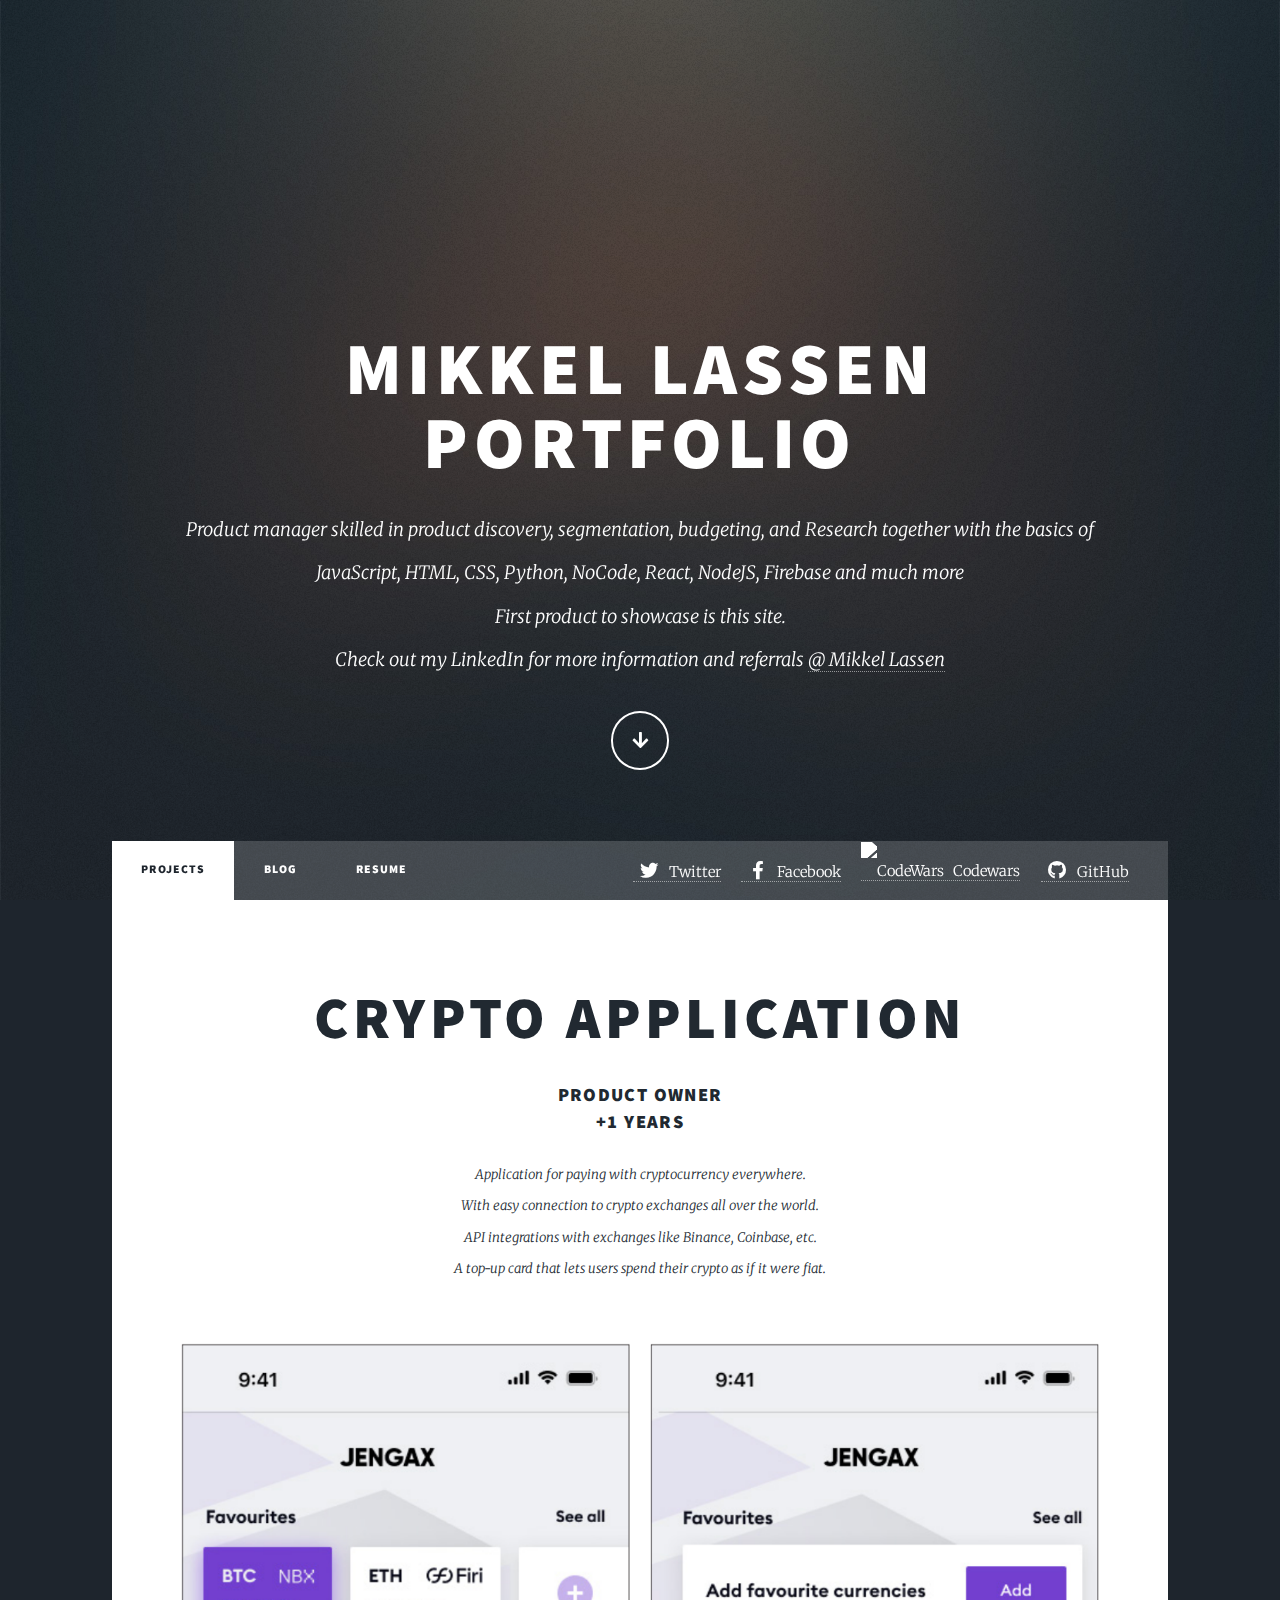
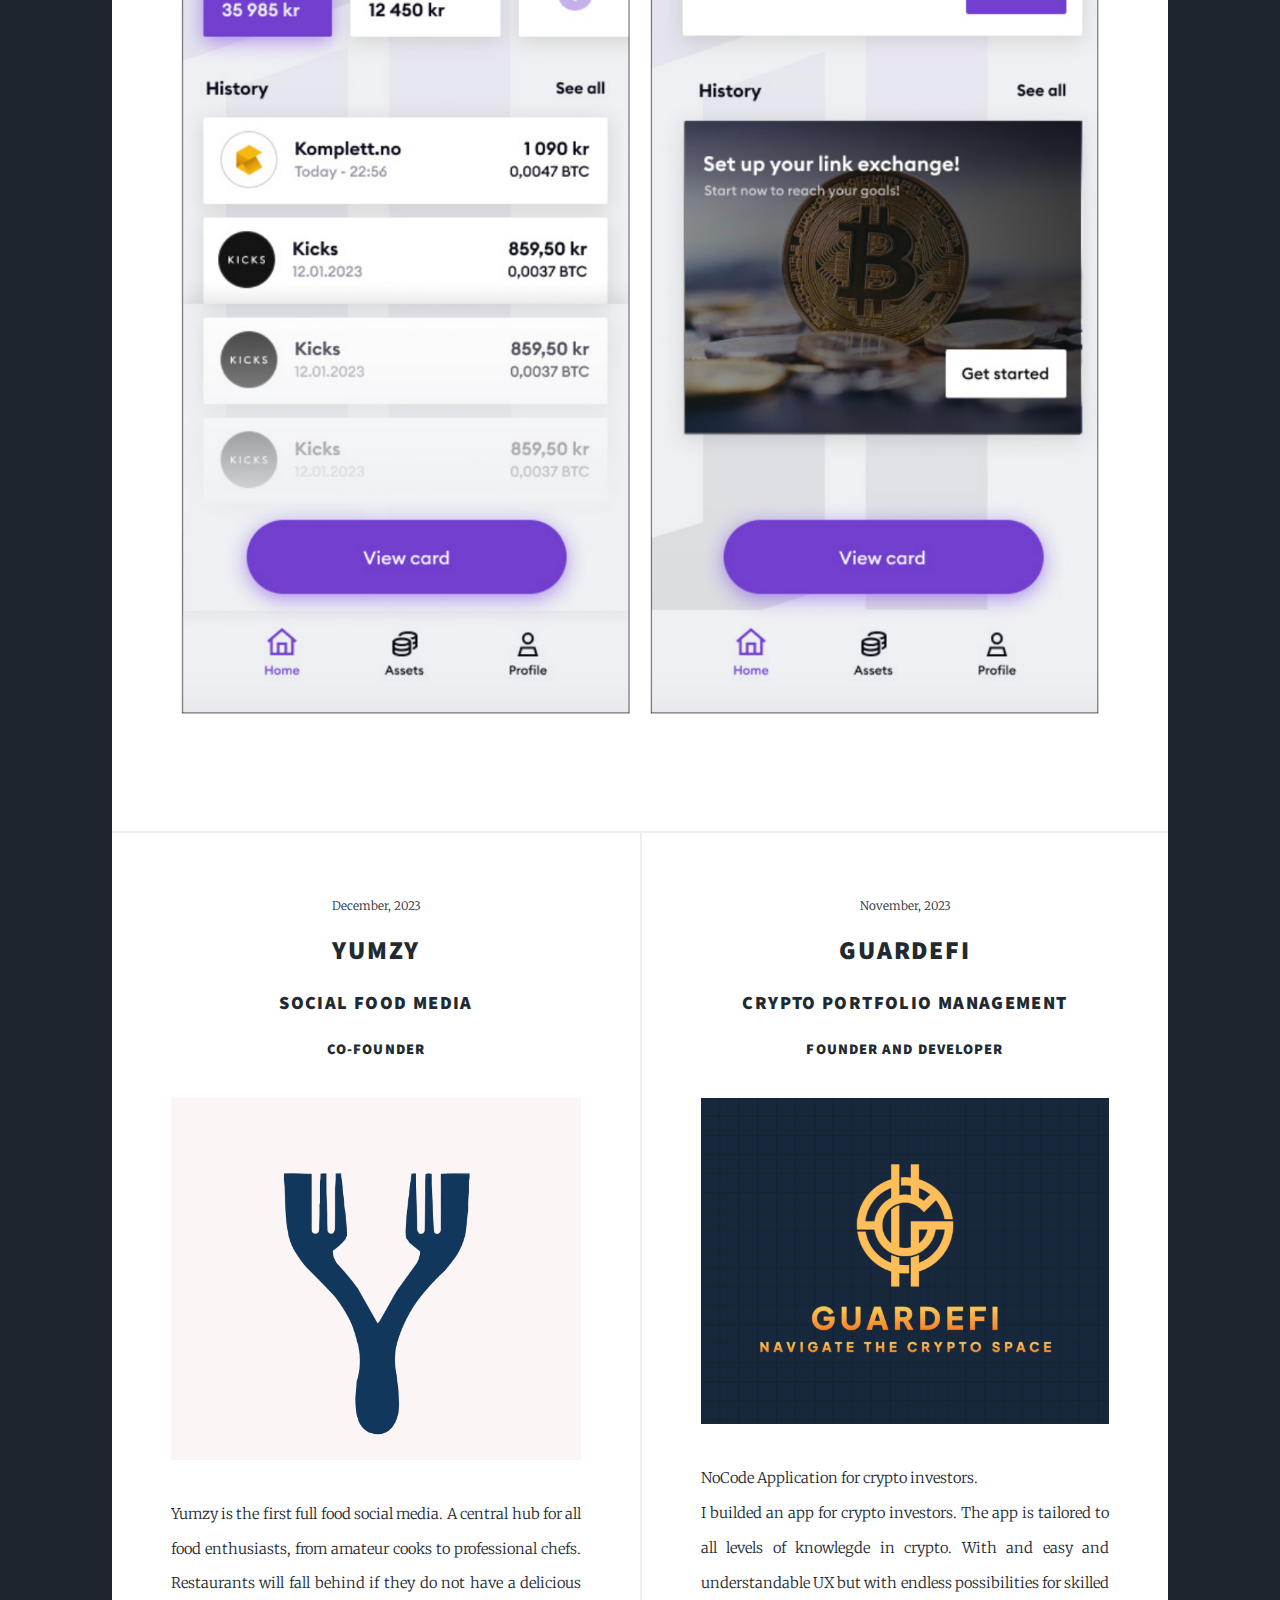
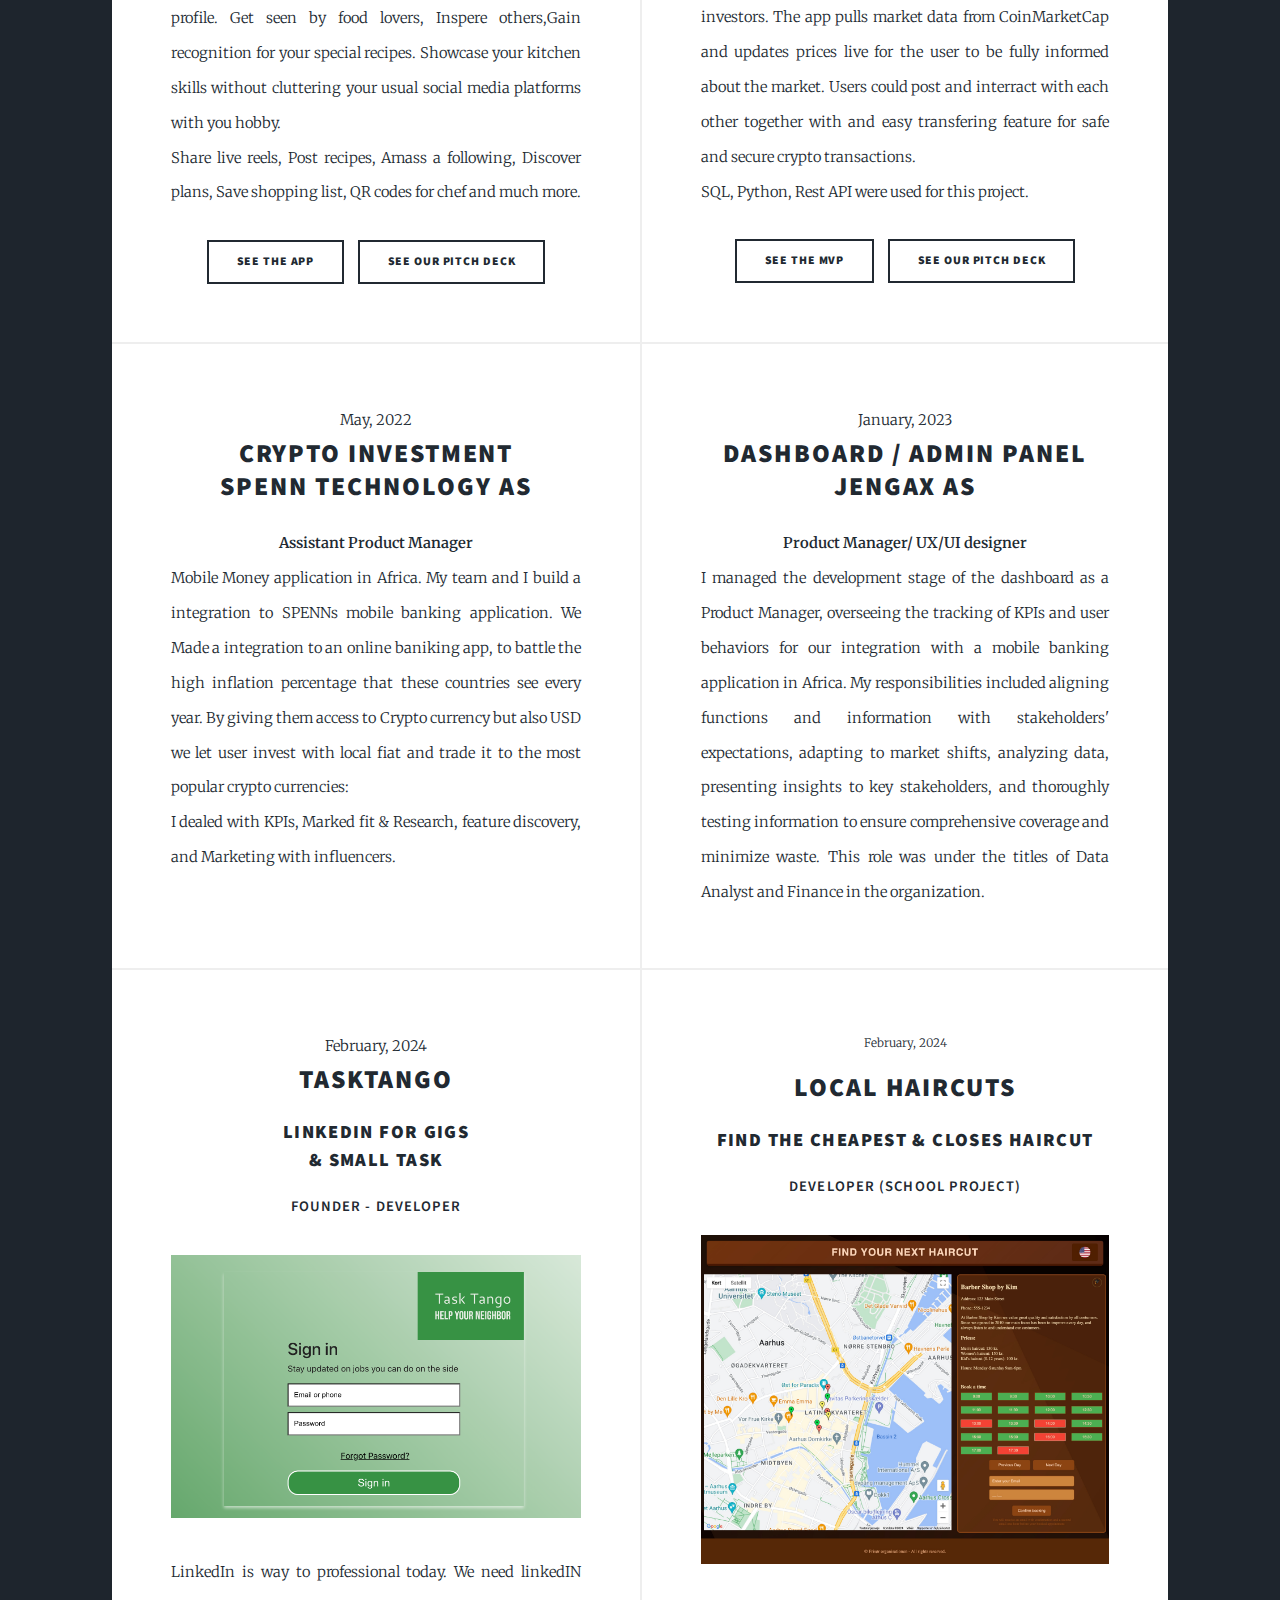
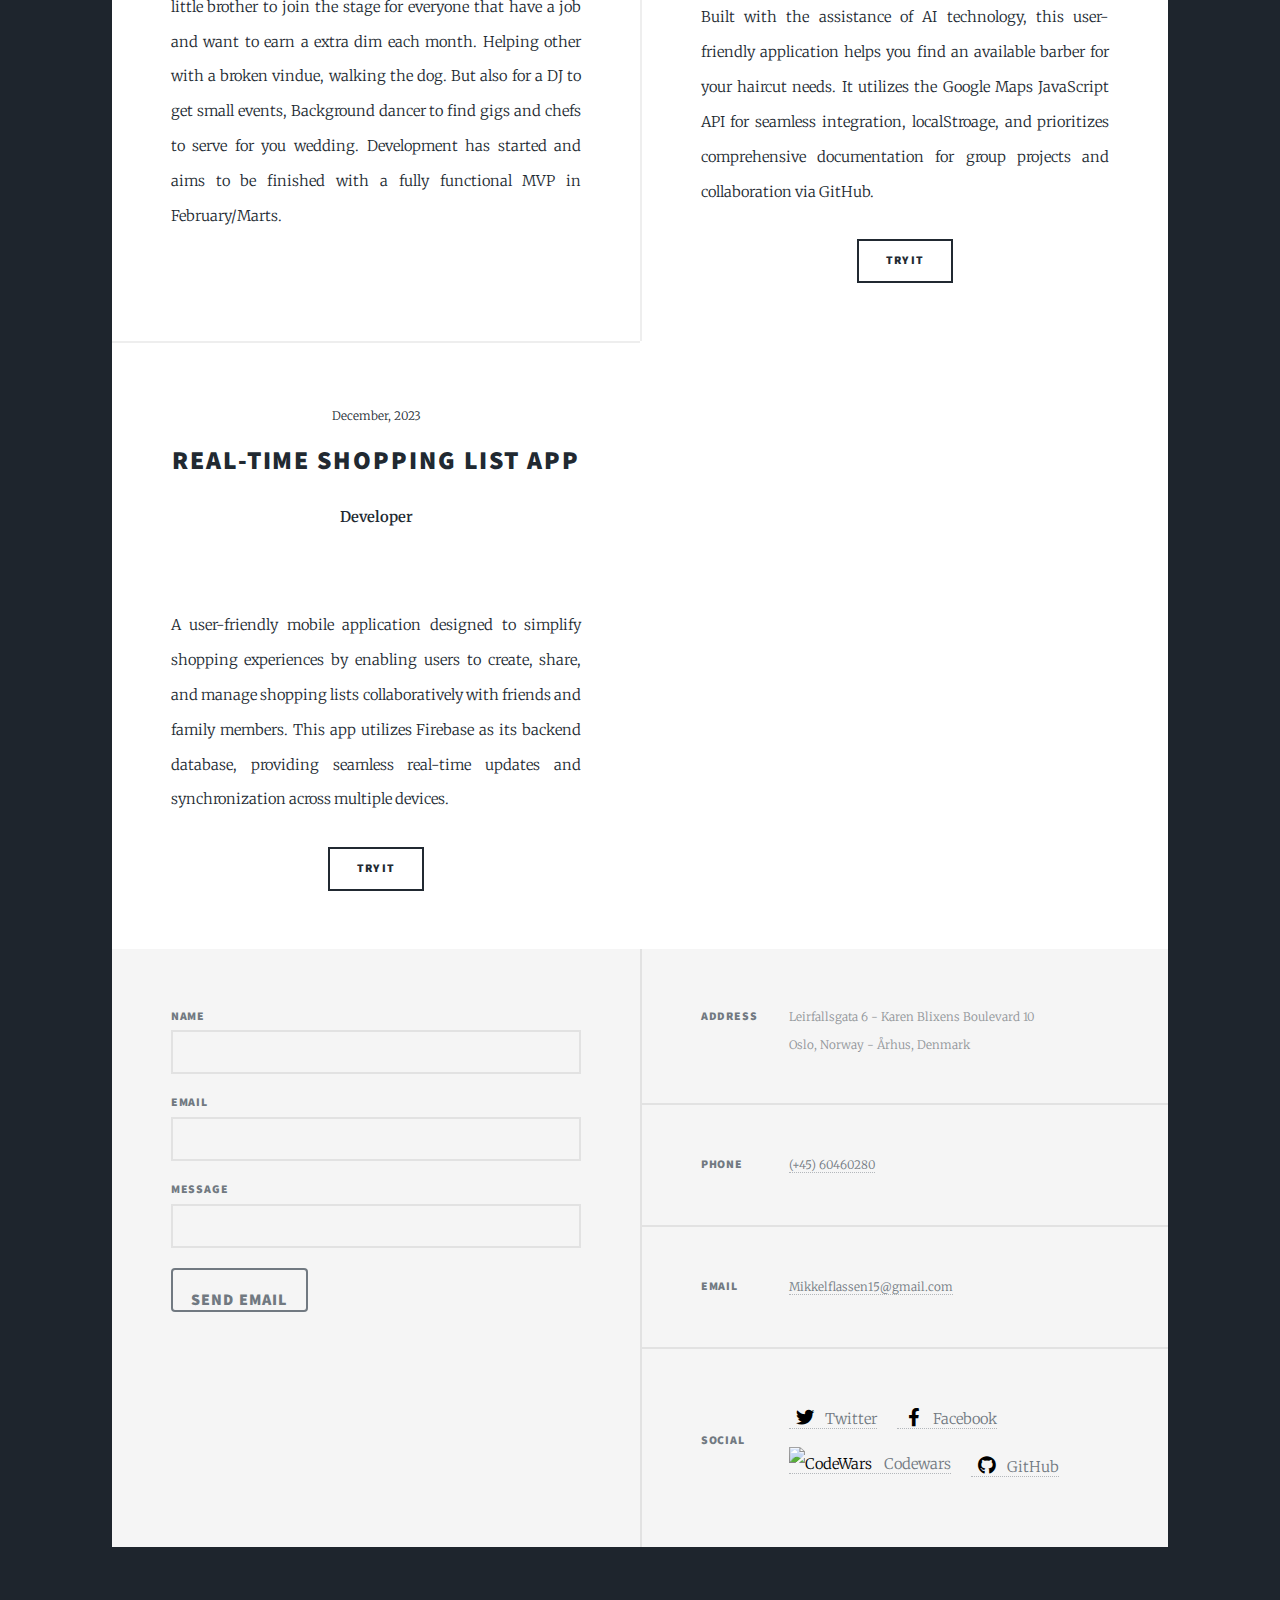
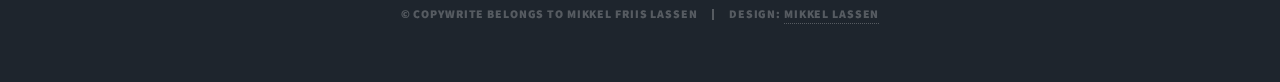
==== commit ecc7d86f: "spelling fixed" ====
--- a/index.html
+++ b/index.html
@@ -9,62 +9,7 @@
 		<noscript><link rel="stylesheet" href="assets/css/noscript.css" /></noscript>
 		<style>
             
-            .image-wrapper {
-                display: flex;
-                justify-content: space-between;
-            }
-
-            .image-container {
-                width: 50%;
-                box-sizing: border-box;
-                padding: 0 10px;
-            }
-
-            .image-container img {
-                width: 100%;
-                height: auto;
-            }
-
-			/* Increase spacing and style the form elements */
-.field {
-  margin-bottom: 20px; /* Increased margin for more space */
-}
-
-.field label {
-  display: block;
-  font-size: 14px;
-  color: #333;
-  margin-bottom: 5px; /* Added space below labels */
-}
-
-.field input {
-  display: block;
-  width: calc(100% - 20px); /* Adjust input width with padding/margin */
-  padding: 8px;
-  font-size: 16px;
-  border: 1px solid #ccc;
-  border-radius: 4px;
-  margin-bottom: 10px; /* Increased margin for inputs */
-}
-
-input[type="submit"] {
-  display: block;
-  padding: 10px 20px;
-  font-size: 16px;
-  background-color: #4460AA;
-  color: #fff;
-  border: none;
-  border-radius: 4px;
-  cursor: pointer;
-  transition: background-color 0.3s ease; /* Adding transition */
-}
-
-input[type="submit"]:hover {
-  background-color: #344075; /* Change color on hover */
-}
-
-
-			
+  		
         </style>
 	</head>
 	<body class="is-preload">
@@ -76,7 +21,7 @@
 					<div id="intro">
 						<h1>Mikkel Lassen <br />
 						Portfolio</h1>
-						<p>Product manager skilled in product discovery, segmentation, budgetting, and Research togehter with the basics of <br> JavaScript, HTML, CSS, Python, NoCode, React, NodeJS, Firebase and much more <br> First product to showcase is this site.<br> </a> Check out my LinkedIn for more information and referrals <a href="https://www.linkedin.com/in/mikkel-friis-lassen-16941a236/">@ Mikkel Lassen
+						<p>Product manager skilled in product discovery, segmentation, budgeting, and Research together with the basics of <br> JavaScript, HTML, CSS, Python, NoCode, React, NodeJS, Firebase and much more <br> First product to showcase is this site.<br> </a> Check out my LinkedIn for more information and referrals <a href="https://www.linkedin.com/in/mikkel-friis-lassen-16941a236/">@ Mikkel Lassen
 							<ul class="actions">
 							<li><a href="#header" class="button icon solid solo fa-arrow-down scrolly">Continue</a></li>
 						</ul>
@@ -155,7 +100,7 @@
 										
 									</header>
 									<a href="#" class="image fit"><img src="images/Yumzylogo.png" alt="" /></a>
-									<p>Yumzy is the first full food social media. A centeral hub for all food enthusiasts, from amateur cooks to professional chefs. Restaurants will fall behind if they do not have a delicious profile. Get seen by food lovers, Inspere others,Gain recognition for your special recipes. Showcase your kitchen skills without cluttering your usual social media platforms with you hobby. <br> Share live reels, Post recipes, Amass a following, Discover plans, Save shopping list, QR codes for chef and much more.
+									<p>Yumzy is the first full food social media. A central hub for all food enthusiasts, from amateur cooks to professional chefs. Restaurants will fall behind if they do not have a delicious profile. Get seen by food lovers, Inspere others,Gain recognition for your special recipes. Showcase your kitchen skills without cluttering your usual social media platforms with you hobby. <br> Share live reels, Post recipes, Amass a following, Discover plans, Save shopping list, QR codes for chef and much more.
 										<ul class="actions special">
 										<li><a href="https://apps.apple.com/dk/app/hellofood-the-happiest-food/id6450873747?l=da" class="button">see the app</a></li>
 									
@@ -183,7 +128,7 @@
 										<span class="date">May, 2022</span>
 										<h2><a href="#">Crypto Investment<br />
 										SPENN Technology AS</a></h2>
-										<strong>Assitent Product Manager</strong></h2>
+										<strong>Assistant Product Manager</strong></h2>
 									</header>
 									
 									<p>Mobile Money application in Africa. My team and I build a integration to SPENNs mobile banking application. We Made a integration to an online baniking app, to battle the high inflation percentage that these countries see every year. By giving them access to Crypto currency but also USD we let user invest with local fiat and trade it to the most popular crypto currencies:<br> I dealed with KPIs, Marked fit & Research, feature discovery, and Marketing with influencers.</p>
@@ -207,11 +152,11 @@
 										<span class="date">February, 2024</span>
 										<h2><a href="#">TaskTango<br /></h2></a>
 										<h3>linkedin for gigs <br> & small task <br>
-									<h4><strong>Founder - Developber </strong></h4>
+									<h4><strong>Founder - Developer </strong></h4>
 									</header>
 									<a href="#" class="image fit"><img src="images/tasktango.png" alt="" /></a>
 									<p>LinkedIn is way to professional today. We need linkedIN little brother to join the stage for everyone that have a job and want to earn a extra dim each month. Helping other with a broken vindue, walking the dog. But also for a DJ to get small events, Background dancer to find gigs and chefs to serve for you wedding.
-										Development has startet and aims to be finished with a fully functional MVP in February/Marts.
+										Development has started and aims to be finished with a fully functional MVP in February/Marts.
 										
 									</article>
 									
@@ -225,7 +170,7 @@
 										<span class="date">February, 2024</span>
 										<h2><a href="#">Local Haircuts<br /></h2></a>
 										<h3>Find the cheapest & closes haircut <br>
-									<h4><strong> Developber </strong></h4>
+									<h4><strong> Developer (School project) </strong></h4>
 									</header>
 									<a href="#" class="image fit"><img src="images/HaircutImg.jpg" alt="" /></a>
 									<p>Built with the assistance of AI technology, this user-friendly application helps you find an available barber for your haircut needs. It utilizes the Google Maps JavaScript API for seamless integration, localStroage, and prioritizes comprehensive documentation for group projects and collaboration via GitHub. </p>
--- a/assets/css/main.css
+++ b/assets/css/main.css
@@ -7,4702 +7,4869 @@
 	Free for personal and commercial use under the CCA 3.0 license (html5up.net/license)
 */
 
-html, body, div, span, applet, object,
-iframe, h1, h2, h3, h4, h5, h6, p, blockquote,
-pre, a, abbr, acronym, address, big, cite,
-code, del, dfn, em, img, ins, kbd, q, s, samp,
-small, strike, strong, sub, sup, tt, var, b,
-u, i, center, dl, dt, dd, ol, ul, li, fieldset,
-form, label, legend, table, caption, tbody,
-tfoot, thead, tr, th, td, article, aside,
-canvas, details, embed, figure, figcaption,
-footer, header, hgroup, menu, nav, output, ruby,
-section, summary, time, mark, audio, video {
-	margin: 0;
-	padding: 0;
-	border: 0;
-	font-size: 100%;
-	font: inherit;
-	vertical-align: baseline;}
-
-article, aside, details, figcaption, figure,
-footer, header, hgroup, menu, nav, section {
-	display: block;}
+html,
+body,
+div,
+span,
+applet,
+object,
+iframe,
+h1,
+h2,
+h3,
+h4,
+h5,
+h6,
+p,
+blockquote,
+pre,
+a,
+abbr,
+acronym,
+address,
+big,
+cite,
+code,
+del,
+dfn,
+em,
+img,
+ins,
+kbd,
+q,
+s,
+samp,
+small,
+strike,
+strong,
+sub,
+sup,
+tt,
+var,
+b,
+u,
+i,
+center,
+dl,
+dt,
+dd,
+ol,
+ul,
+li,
+fieldset,
+form,
+label,
+legend,
+table,
+caption,
+tbody,
+tfoot,
+thead,
+tr,
+th,
+td,
+article,
+aside,
+canvas,
+details,
+embed,
+figure,
+figcaption,
+footer,
+header,
+hgroup,
+menu,
+nav,
+output,
+ruby,
+section,
+summary,
+time,
+mark,
+audio,
+video {
+  margin: 0;
+  padding: 0;
+  border: 0;
+  font-size: 100%;
+  font: inherit;
+  vertical-align: baseline;
+}
+
+article,
+aside,
+details,
+figcaption,
+figure,
+footer,
+header,
+hgroup,
+menu,
+nav,
+section {
+  display: block;
+}
 
 body {
-	line-height: 1;
-}
-
-ol, ul {
-	list-style: none;
-}
-
-blockquote, q {
-	quotes: none;
-}
-
-	blockquote:before, blockquote:after, q:before, q:after {
-		content: '';
-		content: none;
-	}
+  line-height: 1;
+}
+
+ol,
+ul {
+  list-style: none;
+}
+
+blockquote,
+q {
+  quotes: none;
+}
+
+blockquote:before,
+blockquote:after,
+q:before,
+q:after {
+  content: "";
+  content: none;
+}
 
 table {
-	border-collapse: collapse;
-	border-spacing: 0;
+  border-collapse: collapse;
+  border-spacing: 0;
 }
 
 body {
-	-webkit-text-size-adjust: none;
+  -webkit-text-size-adjust: none;
 }
 
 mark {
-	background-color: transparent;
-	color: inherit;
+  background-color: transparent;
+  color: inherit;
 }
 
 input::-moz-focus-inner {
-	border: 0;
-	padding: 0;
-}
-
-input, select, textarea {
-	-moz-appearance: none;
-	-webkit-appearance: none;
-	-ms-appearance: none;
-	appearance: none;
+  border: 0;
+  padding: 0;
+}
+
+input,
+select,
+textarea {
+  -moz-appearance: none;
+  -webkit-appearance: none;
+  -ms-appearance: none;
+  appearance: none;
 }
 
 /* Basic */
 
-	@-ms-viewport {
-		width: device-width;
-	}
-
-	body {
-		-ms-overflow-style: scrollbar;
-	}
-
-	@media screen and (max-width: 480px) {
-
-		html, body {
-			min-width: 320px;
-		}
-
-	}
-
-	html {
-		box-sizing: border-box;
-	}
-
-	*, *:before, *:after {
-		box-sizing: inherit;
-	}
-
-	body {
-		background-color: #1e252d;
-	}
-
-		body.is-preload *, body.is-preload *:before, body.is-preload *:after {
-			-moz-animation: none !important;
-			-webkit-animation: none !important;
-			-ms-animation: none !important;
-			animation: none !important;
-			-moz-transition: none !important;
-			-webkit-transition: none !important;
-			-ms-transition: none !important;
-			transition: none !important;
-		}
+@-ms-viewport {
+  width: device-width;
+}
+
+body {
+  -ms-overflow-style: scrollbar;
+}
+
+@media screen and (max-width: 480px) {
+  html,
+  body {
+    min-width: 320px;
+  }
+}
+
+html {
+  box-sizing: border-box;
+}
+
+*,
+*:before,
+*:after {
+  box-sizing: inherit;
+}
+
+body {
+  background-color: #1e252d;
+}
+
+body.is-preload *,
+body.is-preload *:before,
+body.is-preload *:after {
+  -moz-animation: none !important;
+  -webkit-animation: none !important;
+  -ms-animation: none !important;
+  animation: none !important;
+  -moz-transition: none !important;
+  -webkit-transition: none !important;
+  -ms-transition: none !important;
+  transition: none !important;
+}
 
 /* Type */
 
-	html {
-		font-size: 16pt;
-	}
-
-		@media screen and (max-width: 1680px) {
-
-			html {
-				font-size: 12pt;
-			}
-
-		}
-
-		@media screen and (max-width: 1280px) {
-
-			html {
-				font-size: 11pt;
-			}
-
-		}
-
-		@media screen and (max-width: 360px) {
-
-			html {
-				font-size: 10pt;
-			}
-
-		}
-
-	body {
-		color: #212931;
-	}
-
-	body, input, select, textarea {
-		font-family: "Merriweather", Georgia, serif;
-		font-weight: 300;
-		font-size: 1rem;
-		line-height: 2.375;
-	}
-
-	a {
-		-moz-transition: color 0.2s ease-in-out, background-color 0.2s ease-in-out, border-color 0.2s ease-in-out, box-shadow 0.2s ease-in-out;
-		-webkit-transition: color 0.2s ease-in-out, background-color 0.2s ease-in-out, border-color 0.2s ease-in-out, box-shadow 0.2s ease-in-out;
-		-ms-transition: color 0.2s ease-in-out, background-color 0.2s ease-in-out, border-color 0.2s ease-in-out, box-shadow 0.2s ease-in-out;
-		transition: color 0.2s ease-in-out, background-color 0.2s ease-in-out, border-color 0.2s ease-in-out, box-shadow 0.2s ease-in-out;
-		border-bottom: dotted 1px;
-		text-decoration: none;
-	}
-
-		a:hover {
-			border-bottom-color: transparent;
-		}
-
-	strong, b {
-		font-weight: 600;
-	}
-
-	em, i {
-		font-style: italic;
-	}
-
-	p {
-		text-align: justify;
-		margin: 0 0 2rem 0;
-	}
-
-	h1, h2, h3, h4, h5, h6 {
-		font-family: "Source Sans Pro", Helvetica, sans-serif;
-		font-weight: 900;
-		line-height: 1.5;
-		letter-spacing: 0.075em;
-		text-transform: uppercase;
-		margin: 0 0 1rem 0;
-	}
-
-		h1 a, h2 a, h3 a, h4 a, h5 a, h6 a {
-			border-bottom: 0;
-			color: inherit;
-			text-decoration: none;
-		}
-
-	h1 {
-		font-size: 4rem;
-		line-height: 1.1;
-		margin: 0 0 2rem 0;
-	}
-
-	h2 {
-		font-size: 1.75rem;
-		line-height: 1.3;
-		margin: 0 0 1.5rem 0;
-	}
-
-	h3 {
-		font-size: 1.25rem;
-		margin: 0 0 1.5rem 0;
-	}
-
-	h4 {
-		font-size: 1rem;
-	}
-
-	h5 {
-		font-size: 0.9rem;
-	}
-
-	h6 {
-		font-size: 0.8rem;
-	}
-
-	sub {
-		font-size: 0.8rem;
-		position: relative;
-		top: 0.5rem;
-	}
-
-	sup {
-		font-size: 0.8rem;
-		position: relative;
-		top: -0.5rem;
-	}
-
-	blockquote {
-		border-left: solid 4px;
-		font-style: italic;
-		margin: 0 0 2rem 0;
-		padding: 0.5rem 0 0.5rem 2rem;
-	}
-
-	code {
-		border: solid 2px;
-		font-family: "Courier New", monospace;
-		font-size: 0.9rem;
-		margin: 0 0.25rem;
-		padding: 0.25rem 0.65rem;
-	}
-
-	pre {
-		-webkit-overflow-scrolling: touch;
-		font-family: "Courier New", monospace;
-		font-size: 0.9rem;
-		margin: 0 0 2rem 0;
-	}
-
-		pre code {
-			display: block;
-			line-height: 1.75;
-			padding: 1rem 1.5rem;
-			overflow-x: auto;
-		}
-
-	hr {
-		border: 0;
-		border-bottom: solid 2px;
-		margin: 3rem 0;
-	}
-
-		hr.major {
-			margin: 5rem 0;
-		}
-
-	.align-left {
-		text-align: left;
-	}
-
-	.align-center {
-		text-align: center;
-	}
-
-	.align-right {
-		text-align: right;
-	}
-
-	input, select, textarea {
-		color: #212931;
-	}
-
-	a {
-		color: #212931;
-		border-bottom-color: rgba(33, 41, 49, 0.5);
-	}
-
-		a:hover {
-			border-bottom-color: transparent;
-			color: #18bfef !important;
-		}
-
-	strong, b {
-		color: #212931;
-	}
-
-	h1, h2, h3, h4, h5, h6 {
-		color: #212931;
-	}
-
-	blockquote {
-		border-left-color: #eeeeee;
-	}
-
-	code {
-		background: rgba(220, 220, 220, 0.25);
-		border-color: #eeeeee;
-	}
-
-	hr {
-		border-bottom-color: #eeeeee;
-	}
+html {
+  font-size: 16pt;
+}
+
+@media screen and (max-width: 1680px) {
+  html {
+    font-size: 12pt;
+  }
+}
+
+@media screen and (max-width: 1280px) {
+  html {
+    font-size: 11pt;
+  }
+}
+
+@media screen and (max-width: 360px) {
+  html {
+    font-size: 10pt;
+  }
+}
+
+body {
+  color: #212931;
+}
+
+body,
+input,
+select,
+textarea {
+  font-family: "Merriweather", Georgia, serif;
+  font-weight: 300;
+  font-size: 1rem;
+  line-height: 2.375;
+}
+
+a {
+  -moz-transition: color 0.2s ease-in-out, background-color 0.2s ease-in-out,
+    border-color 0.2s ease-in-out, box-shadow 0.2s ease-in-out;
+  -webkit-transition: color 0.2s ease-in-out, background-color 0.2s ease-in-out,
+    border-color 0.2s ease-in-out, box-shadow 0.2s ease-in-out;
+  -ms-transition: color 0.2s ease-in-out, background-color 0.2s ease-in-out,
+    border-color 0.2s ease-in-out, box-shadow 0.2s ease-in-out;
+  transition: color 0.2s ease-in-out, background-color 0.2s ease-in-out,
+    border-color 0.2s ease-in-out, box-shadow 0.2s ease-in-out;
+  border-bottom: dotted 1px;
+  text-decoration: none;
+}
+
+a:hover {
+  border-bottom-color: transparent;
+}
+
+strong,
+b {
+  font-weight: 600;
+}
+
+em,
+i {
+  font-style: italic;
+}
+
+p {
+  text-align: justify;
+  margin: 0 0 2rem 0;
+}
+
+h1,
+h2,
+h3,
+h4,
+h5,
+h6 {
+  font-family: "Source Sans Pro", Helvetica, sans-serif;
+  font-weight: 900;
+  line-height: 1.5;
+  letter-spacing: 0.075em;
+  text-transform: uppercase;
+  margin: 0 0 1rem 0;
+}
+
+h1 a,
+h2 a,
+h3 a,
+h4 a,
+h5 a,
+h6 a {
+  border-bottom: 0;
+  color: inherit;
+  text-decoration: none;
+}
+
+h1 {
+  font-size: 4rem;
+  line-height: 1.1;
+  margin: 0 0 2rem 0;
+}
+
+h2 {
+  font-size: 1.75rem;
+  line-height: 1.3;
+  margin: 0 0 1.5rem 0;
+}
+
+h3 {
+  font-size: 1.25rem;
+  margin: 0 0 1.5rem 0;
+}
+
+h4 {
+  font-size: 1rem;
+}
+
+h5 {
+  font-size: 0.9rem;
+}
+
+h6 {
+  font-size: 0.8rem;
+}
+
+sub {
+  font-size: 0.8rem;
+  position: relative;
+  top: 0.5rem;
+}
+
+sup {
+  font-size: 0.8rem;
+  position: relative;
+  top: -0.5rem;
+}
+
+blockquote {
+  border-left: solid 4px;
+  font-style: italic;
+  margin: 0 0 2rem 0;
+  padding: 0.5rem 0 0.5rem 2rem;
+}
+
+code {
+  border: solid 2px;
+  font-family: "Courier New", monospace;
+  font-size: 0.9rem;
+  margin: 0 0.25rem;
+  padding: 0.25rem 0.65rem;
+}
+
+pre {
+  -webkit-overflow-scrolling: touch;
+  font-family: "Courier New", monospace;
+  font-size: 0.9rem;
+  margin: 0 0 2rem 0;
+}
+
+pre code {
+  display: block;
+  line-height: 1.75;
+  padding: 1rem 1.5rem;
+  overflow-x: auto;
+}
+
+hr {
+  border: 0;
+  border-bottom: solid 2px;
+  margin: 3rem 0;
+}
+
+hr.major {
+  margin: 5rem 0;
+}
+
+.align-left {
+  text-align: left;
+}
+
+.align-center {
+  text-align: center;
+}
+
+.align-right {
+  text-align: right;
+}
+
+input,
+select,
+textarea {
+  color: #212931;
+}
+
+a {
+  color: #212931;
+  border-bottom-color: rgba(33, 41, 49, 0.5);
+}
+
+a:hover {
+  border-bottom-color: transparent;
+  color: #18bfef !important;
+}
+
+strong,
+b {
+  color: #212931;
+}
+
+h1,
+h2,
+h3,
+h4,
+h5,
+h6 {
+  color: #212931;
+}
+
+blockquote {
+  border-left-color: #eeeeee;
+}
+
+code {
+  background: rgba(220, 220, 220, 0.25);
+  border-color: #eeeeee;
+}
+
+hr {
+  border-bottom-color: #eeeeee;
+}
 
 /* Row */
 
-	.row {
-		display: flex;
-		flex-wrap: wrap;
-		box-sizing: border-box;
-		align-items: stretch;
-	}
-
-		.row > * {
-			box-sizing: border-box;
-		}
-
-		.row.gtr-uniform > * > :last-child {
-			margin-bottom: 0;
-		}
-
-		.row.aln-left {
-			justify-content: flex-start;
-		}
-
-		.row.aln-center {
-			justify-content: center;
-		}
-
-		.row.aln-right {
-			justify-content: flex-end;
-		}
-
-		.row.aln-top {
-			align-items: flex-start;
-		}
-
-		.row.aln-middle {
-			align-items: center;
-		}
-
-		.row.aln-bottom {
-			align-items: flex-end;
-		}
-
-		.row > .imp {
-			order: -1;
-		}
-
-		.row > .col-1 {
-			width: 8.33333%;
-		}
-
-		.row > .off-1 {
-			margin-left: 8.33333%;
-		}
-
-		.row > .col-2 {
-			width: 16.66667%;
-		}
-
-		.row > .off-2 {
-			margin-left: 16.66667%;
-		}
-
-		.row > .col-3 {
-			width: 25%;
-		}
-
-		.row > .off-3 {
-			margin-left: 25%;
-		}
-
-		.row > .col-4 {
-			width: 33.33333%;
-		}
-
-		.row > .off-4 {
-			margin-left: 33.33333%;
-		}
-
-		.row > .col-5 {
-			width: 41.66667%;
-		}
-
-		.row > .off-5 {
-			margin-left: 41.66667%;
-		}
-
-		.row > .col-6 {
-			width: 50%;
-		}
-
-		.row > .off-6 {
-			margin-left: 50%;
-		}
-
-		.row > .col-7 {
-			width: 58.33333%;
-		}
-
-		.row > .off-7 {
-			margin-left: 58.33333%;
-		}
-
-		.row > .col-8 {
-			width: 66.66667%;
-		}
-
-		.row > .off-8 {
-			margin-left: 66.66667%;
-		}
-
-		.row > .col-9 {
-			width: 75%;
-		}
-
-		.row > .off-9 {
-			margin-left: 75%;
-		}
-
-		.row > .col-10 {
-			width: 83.33333%;
-		}
-
-		.row > .off-10 {
-			margin-left: 83.33333%;
-		}
-
-		.row > .col-11 {
-			width: 91.66667%;
-		}
-
-		.row > .off-11 {
-			margin-left: 91.66667%;
-		}
-
-		.row > .col-12 {
-			width: 100%;
-		}
-
-		.row > .off-12 {
-			margin-left: 100%;
-		}
-
-		.row.gtr-0 {
-			margin-top: 0;
-			margin-left: 0rem;
-		}
-
-			.row.gtr-0 > * {
-				padding: 0 0 0 0rem;
-			}
-
-			.row.gtr-0.gtr-uniform {
-				margin-top: 0rem;
-			}
-
-				.row.gtr-0.gtr-uniform > * {
-					padding-top: 0rem;
-				}
-
-		.row.gtr-25 {
-			margin-top: 0;
-			margin-left: -0.375rem;
-		}
-
-			.row.gtr-25 > * {
-				padding: 0 0 0 0.375rem;
-			}
-
-			.row.gtr-25.gtr-uniform {
-				margin-top: -0.375rem;
-			}
-
-				.row.gtr-25.gtr-uniform > * {
-					padding-top: 0.375rem;
-				}
-
-		.row.gtr-50 {
-			margin-top: 0;
-			margin-left: -0.75rem;
-		}
-
-			.row.gtr-50 > * {
-				padding: 0 0 0 0.75rem;
-			}
-
-			.row.gtr-50.gtr-uniform {
-				margin-top: -0.75rem;
-			}
-
-				.row.gtr-50.gtr-uniform > * {
-					padding-top: 0.75rem;
-				}
-
-		.row {
-			margin-top: 0;
-			margin-left: -1.5rem;
-		}
-
-			.row > * {
-				padding: 0 0 0 1.5rem;
-			}
-
-			.row.gtr-uniform {
-				margin-top: -1.5rem;
-			}
-
-				.row.gtr-uniform > * {
-					padding-top: 1.5rem;
-				}
-
-		.row.gtr-150 {
-			margin-top: 0;
-			margin-left: -2.25rem;
-		}
-
-			.row.gtr-150 > * {
-				padding: 0 0 0 2.25rem;
-			}
-
-			.row.gtr-150.gtr-uniform {
-				margin-top: -2.25rem;
-			}
-
-				.row.gtr-150.gtr-uniform > * {
-					padding-top: 2.25rem;
-				}
-
-		.row.gtr-200 {
-			margin-top: 0;
-			margin-left: -3rem;
-		}
-
-			.row.gtr-200 > * {
-				padding: 0 0 0 3rem;
-			}
-
-			.row.gtr-200.gtr-uniform {
-				margin-top: -3rem;
-			}
-
-				.row.gtr-200.gtr-uniform > * {
-					padding-top: 3rem;
-				}
-
-		@media screen and (max-width: 1680px) {
-
-			.row {
-				display: flex;
-				flex-wrap: wrap;
-				box-sizing: border-box;
-				align-items: stretch;
-			}
-
-				.row > * {
-					box-sizing: border-box;
-				}
-
-				.row.gtr-uniform > * > :last-child {
-					margin-bottom: 0;
-				}
-
-				.row.aln-left {
-					justify-content: flex-start;
-				}
-
-				.row.aln-center {
-					justify-content: center;
-				}
-
-				.row.aln-right {
-					justify-content: flex-end;
-				}
-
-				.row.aln-top {
-					align-items: flex-start;
-				}
-
-				.row.aln-middle {
-					align-items: center;
-				}
-
-				.row.aln-bottom {
-					align-items: flex-end;
-				}
-
-				.row > .imp-xlarge {
-					order: -1;
-				}
-
-				.row > .col-1-xlarge {
-					width: 8.33333%;
-				}
-
-				.row > .off-1-xlarge {
-					margin-left: 8.33333%;
-				}
-
-				.row > .col-2-xlarge {
-					width: 16.66667%;
-				}
-
-				.row > .off-2-xlarge {
-					margin-left: 16.66667%;
-				}
-
-				.row > .col-3-xlarge {
-					width: 25%;
-				}
-
-				.row > .off-3-xlarge {
-					margin-left: 25%;
-				}
-
-				.row > .col-4-xlarge {
-					width: 33.33333%;
-				}
-
-				.row > .off-4-xlarge {
-					margin-left: 33.33333%;
-				}
-
-				.row > .col-5-xlarge {
-					width: 41.66667%;
-				}
-
-				.row > .off-5-xlarge {
-					margin-left: 41.66667%;
-				}
-
-				.row > .col-6-xlarge {
-					width: 50%;
-				}
-
-				.row > .off-6-xlarge {
-					margin-left: 50%;
-				}
-
-				.row > .col-7-xlarge {
-					width: 58.33333%;
-				}
-
-				.row > .off-7-xlarge {
-					margin-left: 58.33333%;
-				}
-
-				.row > .col-8-xlarge {
-					width: 66.66667%;
-				}
-
-				.row > .off-8-xlarge {
-					margin-left: 66.66667%;
-				}
-
-				.row > .col-9-xlarge {
-					width: 75%;
-				}
-
-				.row > .off-9-xlarge {
-					margin-left: 75%;
-				}
-
-				.row > .col-10-xlarge {
-					width: 83.33333%;
-				}
-
-				.row > .off-10-xlarge {
-					margin-left: 83.33333%;
-				}
-
-				.row > .col-11-xlarge {
-					width: 91.66667%;
-				}
-
-				.row > .off-11-xlarge {
-					margin-left: 91.66667%;
-				}
-
-				.row > .col-12-xlarge {
-					width: 100%;
-				}
-
-				.row > .off-12-xlarge {
-					margin-left: 100%;
-				}
-
-				.row.gtr-0 {
-					margin-top: 0;
-					margin-left: 0rem;
-				}
-
-					.row.gtr-0 > * {
-						padding: 0 0 0 0rem;
-					}
-
-					.row.gtr-0.gtr-uniform {
-						margin-top: 0rem;
-					}
-
-						.row.gtr-0.gtr-uniform > * {
-							padding-top: 0rem;
-						}
-
-				.row.gtr-25 {
-					margin-top: 0;
-					margin-left: -0.375rem;
-				}
-
-					.row.gtr-25 > * {
-						padding: 0 0 0 0.375rem;
-					}
-
-					.row.gtr-25.gtr-uniform {
-						margin-top: -0.375rem;
-					}
-
-						.row.gtr-25.gtr-uniform > * {
-							padding-top: 0.375rem;
-						}
-
-				.row.gtr-50 {
-					margin-top: 0;
-					margin-left: -0.75rem;
-				}
-
-					.row.gtr-50 > * {
-						padding: 0 0 0 0.75rem;
-					}
-
-					.row.gtr-50.gtr-uniform {
-						margin-top: -0.75rem;
-					}
-
-						.row.gtr-50.gtr-uniform > * {
-							padding-top: 0.75rem;
-						}
-
-				.row {
-					margin-top: 0;
-					margin-left: -1.5rem;
-				}
-
-					.row > * {
-						padding: 0 0 0 1.5rem;
-					}
-
-					.row.gtr-uniform {
-						margin-top: -1.5rem;
-					}
-
-						.row.gtr-uniform > * {
-							padding-top: 1.5rem;
-						}
-
-				.row.gtr-150 {
-					margin-top: 0;
-					margin-left: -2.25rem;
-				}
-
-					.row.gtr-150 > * {
-						padding: 0 0 0 2.25rem;
-					}
-
-					.row.gtr-150.gtr-uniform {
-						margin-top: -2.25rem;
-					}
-
-						.row.gtr-150.gtr-uniform > * {
-							padding-top: 2.25rem;
-						}
-
-				.row.gtr-200 {
-					margin-top: 0;
-					margin-left: -3rem;
-				}
-
-					.row.gtr-200 > * {
-						padding: 0 0 0 3rem;
-					}
-
-					.row.gtr-200.gtr-uniform {
-						margin-top: -3rem;
-					}
-
-						.row.gtr-200.gtr-uniform > * {
-							padding-top: 3rem;
-						}
-
-		}
-
-		@media screen and (max-width: 1280px) {
-
-			.row {
-				display: flex;
-				flex-wrap: wrap;
-				box-sizing: border-box;
-				align-items: stretch;
-			}
-
-				.row > * {
-					box-sizing: border-box;
-				}
-
-				.row.gtr-uniform > * > :last-child {
-					margin-bottom: 0;
-				}
-
-				.row.aln-left {
-					justify-content: flex-start;
-				}
-
-				.row.aln-center {
-					justify-content: center;
-				}
-
-				.row.aln-right {
-					justify-content: flex-end;
-				}
-
-				.row.aln-top {
-					align-items: flex-start;
-				}
-
-				.row.aln-middle {
-					align-items: center;
-				}
-
-				.row.aln-bottom {
-					align-items: flex-end;
-				}
-
-				.row > .imp-large {
-					order: -1;
-				}
-
-				.row > .col-1-large {
-					width: 8.33333%;
-				}
-
-				.row > .off-1-large {
-					margin-left: 8.33333%;
-				}
-
-				.row > .col-2-large {
-					width: 16.66667%;
-				}
-
-				.row > .off-2-large {
-					margin-left: 16.66667%;
-				}
-
-				.row > .col-3-large {
-					width: 25%;
-				}
-
-				.row > .off-3-large {
-					margin-left: 25%;
-				}
-
-				.row > .col-4-large {
-					width: 33.33333%;
-				}
-
-				.row > .off-4-large {
-					margin-left: 33.33333%;
-				}
-
-				.row > .col-5-large {
-					width: 41.66667%;
-				}
-
-				.row > .off-5-large {
-					margin-left: 41.66667%;
-				}
-
-				.row > .col-6-large {
-					width: 50%;
-				}
-
-				.row > .off-6-large {
-					margin-left: 50%;
-				}
-
-				.row > .col-7-large {
-					width: 58.33333%;
-				}
-
-				.row > .off-7-large {
-					margin-left: 58.33333%;
-				}
-
-				.row > .col-8-large {
-					width: 66.66667%;
-				}
-
-				.row > .off-8-large {
-					margin-left: 66.66667%;
-				}
-
-				.row > .col-9-large {
-					width: 75%;
-				}
-
-				.row > .off-9-large {
-					margin-left: 75%;
-				}
-
-				.row > .col-10-large {
-					width: 83.33333%;
-				}
-
-				.row > .off-10-large {
-					margin-left: 83.33333%;
-				}
-
-				.row > .col-11-large {
-					width: 91.66667%;
-				}
-
-				.row > .off-11-large {
-					margin-left: 91.66667%;
-				}
-
-				.row > .col-12-large {
-					width: 100%;
-				}
-
-				.row > .off-12-large {
-					margin-left: 100%;
-				}
-
-				.row.gtr-0 {
-					margin-top: 0;
-					margin-left: 0rem;
-				}
-
-					.row.gtr-0 > * {
-						padding: 0 0 0 0rem;
-					}
-
-					.row.gtr-0.gtr-uniform {
-						margin-top: 0rem;
-					}
-
-						.row.gtr-0.gtr-uniform > * {
-							padding-top: 0rem;
-						}
-
-				.row.gtr-25 {
-					margin-top: 0;
-					margin-left: -0.375rem;
-				}
-
-					.row.gtr-25 > * {
-						padding: 0 0 0 0.375rem;
-					}
-
-					.row.gtr-25.gtr-uniform {
-						margin-top: -0.375rem;
-					}
-
-						.row.gtr-25.gtr-uniform > * {
-							padding-top: 0.375rem;
-						}
-
-				.row.gtr-50 {
-					margin-top: 0;
-					margin-left: -0.75rem;
-				}
-
-					.row.gtr-50 > * {
-						padding: 0 0 0 0.75rem;
-					}
-
-					.row.gtr-50.gtr-uniform {
-						margin-top: -0.75rem;
-					}
-
-						.row.gtr-50.gtr-uniform > * {
-							padding-top: 0.75rem;
-						}
-
-				.row {
-					margin-top: 0;
-					margin-left: -1.5rem;
-				}
-
-					.row > * {
-						padding: 0 0 0 1.5rem;
-					}
-
-					.row.gtr-uniform {
-						margin-top: -1.5rem;
-					}
-
-						.row.gtr-uniform > * {
-							padding-top: 1.5rem;
-						}
-
-				.row.gtr-150 {
-					margin-top: 0;
-					margin-left: -2.25rem;
-				}
-
-					.row.gtr-150 > * {
-						padding: 0 0 0 2.25rem;
-					}
-
-					.row.gtr-150.gtr-uniform {
-						margin-top: -2.25rem;
-					}
-
-						.row.gtr-150.gtr-uniform > * {
-							padding-top: 2.25rem;
-						}
-
-				.row.gtr-200 {
-					margin-top: 0;
-					margin-left: -3rem;
-				}
-
-					.row.gtr-200 > * {
-						padding: 0 0 0 3rem;
-					}
-
-					.row.gtr-200.gtr-uniform {
-						margin-top: -3rem;
-					}
-
-						.row.gtr-200.gtr-uniform > * {
-							padding-top: 3rem;
-						}
-
-		}
-
-		@media screen and (max-width: 980px) {
-
-			.row {
-				display: flex;
-				flex-wrap: wrap;
-				box-sizing: border-box;
-				align-items: stretch;
-			}
-
-				.row > * {
-					box-sizing: border-box;
-				}
-
-				.row.gtr-uniform > * > :last-child {
-					margin-bottom: 0;
-				}
-
-				.row.aln-left {
-					justify-content: flex-start;
-				}
-
-				.row.aln-center {
-					justify-content: center;
-				}
-
-				.row.aln-right {
-					justify-content: flex-end;
-				}
-
-				.row.aln-top {
-					align-items: flex-start;
-				}
-
-				.row.aln-middle {
-					align-items: center;
-				}
-
-				.row.aln-bottom {
-					align-items: flex-end;
-				}
-
-				.row > .imp-medium {
-					order: -1;
-				}
-
-				.row > .col-1-medium {
-					width: 8.33333%;
-				}
-
-				.row > .off-1-medium {
-					margin-left: 8.33333%;
-				}
-
-				.row > .col-2-medium {
-					width: 16.66667%;
-				}
-
-				.row > .off-2-medium {
-					margin-left: 16.66667%;
-				}
-
-				.row > .col-3-medium {
-					width: 25%;
-				}
-
-				.row > .off-3-medium {
-					margin-left: 25%;
-				}
-
-				.row > .col-4-medium {
-					width: 33.33333%;
-				}
-
-				.row > .off-4-medium {
-					margin-left: 33.33333%;
-				}
-
-				.row > .col-5-medium {
-					width: 41.66667%;
-				}
-
-				.row > .off-5-medium {
-					margin-left: 41.66667%;
-				}
-
-				.row > .col-6-medium {
-					width: 50%;
-				}
-
-				.row > .off-6-medium {
-					margin-left: 50%;
-				}
-
-				.row > .col-7-medium {
-					width: 58.33333%;
-				}
-
-				.row > .off-7-medium {
-					margin-left: 58.33333%;
-				}
-
-				.row > .col-8-medium {
-					width: 66.66667%;
-				}
-
-				.row > .off-8-medium {
-					margin-left: 66.66667%;
-				}
-
-				.row > .col-9-medium {
-					width: 75%;
-				}
-
-				.row > .off-9-medium {
-					margin-left: 75%;
-				}
-
-				.row > .col-10-medium {
-					width: 83.33333%;
-				}
-
-				.row > .off-10-medium {
-					margin-left: 83.33333%;
-				}
-
-				.row > .col-11-medium {
-					width: 91.66667%;
-				}
-
-				.row > .off-11-medium {
-					margin-left: 91.66667%;
-				}
-
-				.row > .col-12-medium {
-					width: 100%;
-				}
-
-				.row > .off-12-medium {
-					margin-left: 100%;
-				}
-
-				.row.gtr-0 {
-					margin-top: 0;
-					margin-left: 0rem;
-				}
-
-					.row.gtr-0 > * {
-						padding: 0 0 0 0rem;
-					}
-
-					.row.gtr-0.gtr-uniform {
-						margin-top: 0rem;
-					}
-
-						.row.gtr-0.gtr-uniform > * {
-							padding-top: 0rem;
-						}
-
-				.row.gtr-25 {
-					margin-top: 0;
-					margin-left: -0.375rem;
-				}
-
-					.row.gtr-25 > * {
-						padding: 0 0 0 0.375rem;
-					}
-
-					.row.gtr-25.gtr-uniform {
-						margin-top: -0.375rem;
-					}
-
-						.row.gtr-25.gtr-uniform > * {
-							padding-top: 0.375rem;
-						}
-
-				.row.gtr-50 {
-					margin-top: 0;
-					margin-left: -0.75rem;
-				}
-
-					.row.gtr-50 > * {
-						padding: 0 0 0 0.75rem;
-					}
-
-					.row.gtr-50.gtr-uniform {
-						margin-top: -0.75rem;
-					}
-
-						.row.gtr-50.gtr-uniform > * {
-							padding-top: 0.75rem;
-						}
-
-				.row {
-					margin-top: 0;
-					margin-left: -1.5rem;
-				}
-
-					.row > * {
-						padding: 0 0 0 1.5rem;
-					}
-
-					.row.gtr-uniform {
-						margin-top: -1.5rem;
-					}
-
-						.row.gtr-uniform > * {
-							padding-top: 1.5rem;
-						}
-
-				.row.gtr-150 {
-					margin-top: 0;
-					margin-left: -2.25rem;
-				}
-
-					.row.gtr-150 > * {
-						padding: 0 0 0 2.25rem;
-					}
-
-					.row.gtr-150.gtr-uniform {
-						margin-top: -2.25rem;
-					}
-
-						.row.gtr-150.gtr-uniform > * {
-							padding-top: 2.25rem;
-						}
-
-				.row.gtr-200 {
-					margin-top: 0;
-					margin-left: -3rem;
-				}
-
-					.row.gtr-200 > * {
-						padding: 0 0 0 3rem;
-					}
-
-					.row.gtr-200.gtr-uniform {
-						margin-top: -3rem;
-					}
-
-						.row.gtr-200.gtr-uniform > * {
-							padding-top: 3rem;
-						}
-
-		}
-
-		@media screen and (max-width: 736px) {
-
-			.row {
-				display: flex;
-				flex-wrap: wrap;
-				box-sizing: border-box;
-				align-items: stretch;
-			}
-
-				.row > * {
-					box-sizing: border-box;
-				}
-
-				.row.gtr-uniform > * > :last-child {
-					margin-bottom: 0;
-				}
-
-				.row.aln-left {
-					justify-content: flex-start;
-				}
-
-				.row.aln-center {
-					justify-content: center;
-				}
-
-				.row.aln-right {
-					justify-content: flex-end;
-				}
-
-				.row.aln-top {
-					align-items: flex-start;
-				}
-
-				.row.aln-middle {
-					align-items: center;
-				}
-
-				.row.aln-bottom {
-					align-items: flex-end;
-				}
-
-				.row > .imp-small {
-					order: -1;
-				}
-
-				.row > .col-1-small {
-					width: 8.33333%;
-				}
-
-				.row > .off-1-small {
-					margin-left: 8.33333%;
-				}
-
-				.row > .col-2-small {
-					width: 16.66667%;
-				}
-
-				.row > .off-2-small {
-					margin-left: 16.66667%;
-				}
-
-				.row > .col-3-small {
-					width: 25%;
-				}
-
-				.row > .off-3-small {
-					margin-left: 25%;
-				}
-
-				.row > .col-4-small {
-					width: 33.33333%;
-				}
-
-				.row > .off-4-small {
-					margin-left: 33.33333%;
-				}
-
-				.row > .col-5-small {
-					width: 41.66667%;
-				}
-
-				.row > .off-5-small {
-					margin-left: 41.66667%;
-				}
-
-				.row > .col-6-small {
-					width: 50%;
-				}
-
-				.row > .off-6-small {
-					margin-left: 50%;
-				}
-
-				.row > .col-7-small {
-					width: 58.33333%;
-				}
-
-				.row > .off-7-small {
-					margin-left: 58.33333%;
-				}
-
-				.row > .col-8-small {
-					width: 66.66667%;
-				}
-
-				.row > .off-8-small {
-					margin-left: 66.66667%;
-				}
-
-				.row > .col-9-small {
-					width: 75%;
-				}
-
-				.row > .off-9-small {
-					margin-left: 75%;
-				}
-
-				.row > .col-10-small {
-					width: 83.33333%;
-				}
-
-				.row > .off-10-small {
-					margin-left: 83.33333%;
-				}
-
-				.row > .col-11-small {
-					width: 91.66667%;
-				}
-
-				.row > .off-11-small {
-					margin-left: 91.66667%;
-				}
-
-				.row > .col-12-small {
-					width: 100%;
-				}
-
-				.row > .off-12-small {
-					margin-left: 100%;
-				}
-
-				.row.gtr-0 {
-					margin-top: 0;
-					margin-left: 0rem;
-				}
-
-					.row.gtr-0 > * {
-						padding: 0 0 0 0rem;
-					}
-
-					.row.gtr-0.gtr-uniform {
-						margin-top: 0rem;
-					}
-
-						.row.gtr-0.gtr-uniform > * {
-							padding-top: 0rem;
-						}
-
-				.row.gtr-25 {
-					margin-top: 0;
-					margin-left: -0.375rem;
-				}
-
-					.row.gtr-25 > * {
-						padding: 0 0 0 0.375rem;
-					}
-
-					.row.gtr-25.gtr-uniform {
-						margin-top: -0.375rem;
-					}
-
-						.row.gtr-25.gtr-uniform > * {
-							padding-top: 0.375rem;
-						}
-
-				.row.gtr-50 {
-					margin-top: 0;
-					margin-left: -0.75rem;
-				}
-
-					.row.gtr-50 > * {
-						padding: 0 0 0 0.75rem;
-					}
-
-					.row.gtr-50.gtr-uniform {
-						margin-top: -0.75rem;
-					}
-
-						.row.gtr-50.gtr-uniform > * {
-							padding-top: 0.75rem;
-						}
-
-				.row {
-					margin-top: 0;
-					margin-left: -1.5rem;
-				}
-
-					.row > * {
-						padding: 0 0 0 1.5rem;
-					}
-
-					.row.gtr-uniform {
-						margin-top: -1.5rem;
-					}
-
-						.row.gtr-uniform > * {
-							padding-top: 1.5rem;
-						}
-
-				.row.gtr-150 {
-					margin-top: 0;
-					margin-left: -2.25rem;
-				}
-
-					.row.gtr-150 > * {
-						padding: 0 0 0 2.25rem;
-					}
-
-					.row.gtr-150.gtr-uniform {
-						margin-top: -2.25rem;
-					}
-
-						.row.gtr-150.gtr-uniform > * {
-							padding-top: 2.25rem;
-						}
-
-				.row.gtr-200 {
-					margin-top: 0;
-					margin-left: -3rem;
-				}
-
-					.row.gtr-200 > * {
-						padding: 0 0 0 3rem;
-					}
-
-					.row.gtr-200.gtr-uniform {
-						margin-top: -3rem;
-					}
-
-						.row.gtr-200.gtr-uniform > * {
-							padding-top: 3rem;
-						}
-
-		}
-
-		@media screen and (max-width: 480px) {
-
-			.row {
-				display: flex;
-				flex-wrap: wrap;
-				box-sizing: border-box;
-				align-items: stretch;
-			}
-
-				.row > * {
-					box-sizing: border-box;
-				}
-
-				.row.gtr-uniform > * > :last-child {
-					margin-bottom: 0;
-				}
-
-				.row.aln-left {
-					justify-content: flex-start;
-				}
-
-				.row.aln-center {
-					justify-content: center;
-				}
-
-				.row.aln-right {
-					justify-content: flex-end;
-				}
-
-				.row.aln-top {
-					align-items: flex-start;
-				}
-
-				.row.aln-middle {
-					align-items: center;
-				}
-
-				.row.aln-bottom {
-					align-items: flex-end;
-				}
-
-				.row > .imp-xsmall {
-					order: -1;
-				}
-
-				.row > .col-1-xsmall {
-					width: 8.33333%;
-				}
-
-				.row > .off-1-xsmall {
-					margin-left: 8.33333%;
-				}
-
-				.row > .col-2-xsmall {
-					width: 16.66667%;
-				}
-
-				.row > .off-2-xsmall {
-					margin-left: 16.66667%;
-				}
-
-				.row > .col-3-xsmall {
-					width: 25%;
-				}
-
-				.row > .off-3-xsmall {
-					margin-left: 25%;
-				}
-
-				.row > .col-4-xsmall {
-					width: 33.33333%;
-				}
-
-				.row > .off-4-xsmall {
-					margin-left: 33.33333%;
-				}
-
-				.row > .col-5-xsmall {
-					width: 41.66667%;
-				}
-
-				.row > .off-5-xsmall {
-					margin-left: 41.66667%;
-				}
-
-				.row > .col-6-xsmall {
-					width: 50%;
-				}
-
-				.row > .off-6-xsmall {
-					margin-left: 50%;
-				}
-
-				.row > .col-7-xsmall {
-					width: 58.33333%;
-				}
-
-				.row > .off-7-xsmall {
-					margin-left: 58.33333%;
-				}
-
-				.row > .col-8-xsmall {
-					width: 66.66667%;
-				}
-
-				.row > .off-8-xsmall {
-					margin-left: 66.66667%;
-				}
-
-				.row > .col-9-xsmall {
-					width: 75%;
-				}
-
-				.row > .off-9-xsmall {
-					margin-left: 75%;
-				}
-
-				.row > .col-10-xsmall {
-					width: 83.33333%;
-				}
-
-				.row > .off-10-xsmall {
-					margin-left: 83.33333%;
-				}
-
-				.row > .col-11-xsmall {
-					width: 91.66667%;
-				}
-
-				.row > .off-11-xsmall {
-					margin-left: 91.66667%;
-				}
-
-				.row > .col-12-xsmall {
-					width: 100%;
-				}
-
-				.row > .off-12-xsmall {
-					margin-left: 100%;
-				}
-
-				.row.gtr-0 {
-					margin-top: 0;
-					margin-left: 0rem;
-				}
-
-					.row.gtr-0 > * {
-						padding: 0 0 0 0rem;
-					}
-
-					.row.gtr-0.gtr-uniform {
-						margin-top: 0rem;
-					}
-
-						.row.gtr-0.gtr-uniform > * {
-							padding-top: 0rem;
-						}
-
-				.row.gtr-25 {
-					margin-top: 0;
-					margin-left: -0.375rem;
-				}
-
-					.row.gtr-25 > * {
-						padding: 0 0 0 0.375rem;
-					}
-
-					.row.gtr-25.gtr-uniform {
-						margin-top: -0.375rem;
-					}
-
-						.row.gtr-25.gtr-uniform > * {
-							padding-top: 0.375rem;
-						}
-
-				.row.gtr-50 {
-					margin-top: 0;
-					margin-left: -0.75rem;
-				}
-
-					.row.gtr-50 > * {
-						padding: 0 0 0 0.75rem;
-					}
-
-					.row.gtr-50.gtr-uniform {
-						margin-top: -0.75rem;
-					}
-
-						.row.gtr-50.gtr-uniform > * {
-							padding-top: 0.75rem;
-						}
-
-				.row {
-					margin-top: 0;
-					margin-left: -1.5rem;
-				}
-
-					.row > * {
-						padding: 0 0 0 1.5rem;
-					}
-
-					.row.gtr-uniform {
-						margin-top: -1.5rem;
-					}
-
-						.row.gtr-uniform > * {
-							padding-top: 1.5rem;
-						}
-
-				.row.gtr-150 {
-					margin-top: 0;
-					margin-left: -2.25rem;
-				}
-
-					.row.gtr-150 > * {
-						padding: 0 0 0 2.25rem;
-					}
-
-					.row.gtr-150.gtr-uniform {
-						margin-top: -2.25rem;
-					}
-
-						.row.gtr-150.gtr-uniform > * {
-							padding-top: 2.25rem;
-						}
-
-				.row.gtr-200 {
-					margin-top: 0;
-					margin-left: -3rem;
-				}
-
-					.row.gtr-200 > * {
-						padding: 0 0 0 3rem;
-					}
-
-					.row.gtr-200.gtr-uniform {
-						margin-top: -3rem;
-					}
-
-						.row.gtr-200.gtr-uniform > * {
-							padding-top: 3rem;
-						}
-
-		}
-
-		@media screen and (max-width: 360px) {
-
-			.row {
-				display: flex;
-				flex-wrap: wrap;
-				box-sizing: border-box;
-				align-items: stretch;
-			}
-
-				.row > * {
-					box-sizing: border-box;
-				}
-
-				.row.gtr-uniform > * > :last-child {
-					margin-bottom: 0;
-				}
-
-				.row.aln-left {
-					justify-content: flex-start;
-				}
-
-				.row.aln-center {
-					justify-content: center;
-				}
-
-				.row.aln-right {
-					justify-content: flex-end;
-				}
-
-				.row.aln-top {
-					align-items: flex-start;
-				}
-
-				.row.aln-middle {
-					align-items: center;
-				}
-
-				.row.aln-bottom {
-					align-items: flex-end;
-				}
-
-				.row > .imp-xxsmall {
-					order: -1;
-				}
-
-				.row > .col-1-xxsmall {
-					width: 8.33333%;
-				}
-
-				.row > .off-1-xxsmall {
-					margin-left: 8.33333%;
-				}
-
-				.row > .col-2-xxsmall {
-					width: 16.66667%;
-				}
-
-				.row > .off-2-xxsmall {
-					margin-left: 16.66667%;
-				}
-
-				.row > .col-3-xxsmall {
-					width: 25%;
-				}
-
-				.row > .off-3-xxsmall {
-					margin-left: 25%;
-				}
-
-				.row > .col-4-xxsmall {
-					width: 33.33333%;
-				}
-
-				.row > .off-4-xxsmall {
-					margin-left: 33.33333%;
-				}
-
-				.row > .col-5-xxsmall {
-					width: 41.66667%;
-				}
-
-				.row > .off-5-xxsmall {
-					margin-left: 41.66667%;
-				}
-
-				.row > .col-6-xxsmall {
-					width: 50%;
-				}
-
-				.row > .off-6-xxsmall {
-					margin-left: 50%;
-				}
-
-				.row > .col-7-xxsmall {
-					width: 58.33333%;
-				}
-
-				.row > .off-7-xxsmall {
-					margin-left: 58.33333%;
-				}
-
-				.row > .col-8-xxsmall {
-					width: 66.66667%;
-				}
-
-				.row > .off-8-xxsmall {
-					margin-left: 66.66667%;
-				}
-
-				.row > .col-9-xxsmall {
-					width: 75%;
-				}
-
-				.row > .off-9-xxsmall {
-					margin-left: 75%;
-				}
-
-				.row > .col-10-xxsmall {
-					width: 83.33333%;
-				}
-
-				.row > .off-10-xxsmall {
-					margin-left: 83.33333%;
-				}
-
-				.row > .col-11-xxsmall {
-					width: 91.66667%;
-				}
-
-				.row > .off-11-xxsmall {
-					margin-left: 91.66667%;
-				}
-
-				.row > .col-12-xxsmall {
-					width: 100%;
-				}
-
-				.row > .off-12-xxsmall {
-					margin-left: 100%;
-				}
-
-				.row.gtr-0 {
-					margin-top: 0;
-					margin-left: 0rem;
-				}
-
-					.row.gtr-0 > * {
-						padding: 0 0 0 0rem;
-					}
-
-					.row.gtr-0.gtr-uniform {
-						margin-top: 0rem;
-					}
-
-						.row.gtr-0.gtr-uniform > * {
-							padding-top: 0rem;
-						}
-
-				.row.gtr-25 {
-					margin-top: 0;
-					margin-left: -0.375rem;
-				}
-
-					.row.gtr-25 > * {
-						padding: 0 0 0 0.375rem;
-					}
-
-					.row.gtr-25.gtr-uniform {
-						margin-top: -0.375rem;
-					}
-
-						.row.gtr-25.gtr-uniform > * {
-							padding-top: 0.375rem;
-						}
-
-				.row.gtr-50 {
-					margin-top: 0;
-					margin-left: -0.75rem;
-				}
-
-					.row.gtr-50 > * {
-						padding: 0 0 0 0.75rem;
-					}
-
-					.row.gtr-50.gtr-uniform {
-						margin-top: -0.75rem;
-					}
-
-						.row.gtr-50.gtr-uniform > * {
-							padding-top: 0.75rem;
-						}
-
-				.row {
-					margin-top: 0;
-					margin-left: -1.5rem;
-				}
-
-					.row > * {
-						padding: 0 0 0 1.5rem;
-					}
-
-					.row.gtr-uniform {
-						margin-top: -1.5rem;
-					}
-
-						.row.gtr-uniform > * {
-							padding-top: 1.5rem;
-						}
-
-				.row.gtr-150 {
-					margin-top: 0;
-					margin-left: -2.25rem;
-				}
-
-					.row.gtr-150 > * {
-						padding: 0 0 0 2.25rem;
-					}
-
-					.row.gtr-150.gtr-uniform {
-						margin-top: -2.25rem;
-					}
-
-						.row.gtr-150.gtr-uniform > * {
-							padding-top: 2.25rem;
-						}
-
-				.row.gtr-200 {
-					margin-top: 0;
-					margin-left: -3rem;
-				}
-
-					.row.gtr-200 > * {
-						padding: 0 0 0 3rem;
-					}
-
-					.row.gtr-200.gtr-uniform {
-						margin-top: -3rem;
-					}
-
-						.row.gtr-200.gtr-uniform > * {
-							padding-top: 3rem;
-						}
-
-		}
+.row {
+  display: flex;
+  flex-wrap: wrap;
+  box-sizing: border-box;
+  align-items: stretch;
+}
+
+.row > * {
+  box-sizing: border-box;
+}
+
+.row.gtr-uniform > * > :last-child {
+  margin-bottom: 0;
+}
+
+.row.aln-left {
+  justify-content: flex-start;
+}
+
+.row.aln-center {
+  justify-content: center;
+}
+
+.row.aln-right {
+  justify-content: flex-end;
+}
+
+.row.aln-top {
+  align-items: flex-start;
+}
+
+.row.aln-middle {
+  align-items: center;
+}
+
+.row.aln-bottom {
+  align-items: flex-end;
+}
+
+.row > .imp {
+  order: -1;
+}
+
+.row > .col-1 {
+  width: 8.33333%;
+}
+
+.row > .off-1 {
+  margin-left: 8.33333%;
+}
+
+.row > .col-2 {
+  width: 16.66667%;
+}
+
+.row > .off-2 {
+  margin-left: 16.66667%;
+}
+
+.row > .col-3 {
+  width: 25%;
+}
+
+.row > .off-3 {
+  margin-left: 25%;
+}
+
+.row > .col-4 {
+  width: 33.33333%;
+}
+
+.row > .off-4 {
+  margin-left: 33.33333%;
+}
+
+.row > .col-5 {
+  width: 41.66667%;
+}
+
+.row > .off-5 {
+  margin-left: 41.66667%;
+}
+
+.row > .col-6 {
+  width: 50%;
+}
+
+.row > .off-6 {
+  margin-left: 50%;
+}
+
+.row > .col-7 {
+  width: 58.33333%;
+}
+
+.row > .off-7 {
+  margin-left: 58.33333%;
+}
+
+.row > .col-8 {
+  width: 66.66667%;
+}
+
+.row > .off-8 {
+  margin-left: 66.66667%;
+}
+
+.row > .col-9 {
+  width: 75%;
+}
+
+.row > .off-9 {
+  margin-left: 75%;
+}
+
+.row > .col-10 {
+  width: 83.33333%;
+}
+
+.row > .off-10 {
+  margin-left: 83.33333%;
+}
+
+.row > .col-11 {
+  width: 91.66667%;
+}
+
+.row > .off-11 {
+  margin-left: 91.66667%;
+}
+
+.row > .col-12 {
+  width: 100%;
+}
+
+.row > .off-12 {
+  margin-left: 100%;
+}
+
+.row.gtr-0 {
+  margin-top: 0;
+  margin-left: 0rem;
+}
+
+.row.gtr-0 > * {
+  padding: 0 0 0 0rem;
+}
+
+.row.gtr-0.gtr-uniform {
+  margin-top: 0rem;
+}
+
+.row.gtr-0.gtr-uniform > * {
+  padding-top: 0rem;
+}
+
+.row.gtr-25 {
+  margin-top: 0;
+  margin-left: -0.375rem;
+}
+
+.row.gtr-25 > * {
+  padding: 0 0 0 0.375rem;
+}
+
+.row.gtr-25.gtr-uniform {
+  margin-top: -0.375rem;
+}
+
+.row.gtr-25.gtr-uniform > * {
+  padding-top: 0.375rem;
+}
+
+.row.gtr-50 {
+  margin-top: 0;
+  margin-left: -0.75rem;
+}
+
+.row.gtr-50 > * {
+  padding: 0 0 0 0.75rem;
+}
+
+.row.gtr-50.gtr-uniform {
+  margin-top: -0.75rem;
+}
+
+.row.gtr-50.gtr-uniform > * {
+  padding-top: 0.75rem;
+}
+
+.row {
+  margin-top: 0;
+  margin-left: -1.5rem;
+}
+
+.row > * {
+  padding: 0 0 0 1.5rem;
+}
+
+.row.gtr-uniform {
+  margin-top: -1.5rem;
+}
+
+.row.gtr-uniform > * {
+  padding-top: 1.5rem;
+}
+
+.row.gtr-150 {
+  margin-top: 0;
+  margin-left: -2.25rem;
+}
+
+.row.gtr-150 > * {
+  padding: 0 0 0 2.25rem;
+}
+
+.row.gtr-150.gtr-uniform {
+  margin-top: -2.25rem;
+}
+
+.row.gtr-150.gtr-uniform > * {
+  padding-top: 2.25rem;
+}
+
+.row.gtr-200 {
+  margin-top: 0;
+  margin-left: -3rem;
+}
+
+.row.gtr-200 > * {
+  padding: 0 0 0 3rem;
+}
+
+.row.gtr-200.gtr-uniform {
+  margin-top: -3rem;
+}
+
+.row.gtr-200.gtr-uniform > * {
+  padding-top: 3rem;
+}
+
+@media screen and (max-width: 1680px) {
+  .row {
+    display: flex;
+    flex-wrap: wrap;
+    box-sizing: border-box;
+    align-items: stretch;
+  }
+
+  .row > * {
+    box-sizing: border-box;
+  }
+
+  .row.gtr-uniform > * > :last-child {
+    margin-bottom: 0;
+  }
+
+  .row.aln-left {
+    justify-content: flex-start;
+  }
+
+  .row.aln-center {
+    justify-content: center;
+  }
+
+  .row.aln-right {
+    justify-content: flex-end;
+  }
+
+  .row.aln-top {
+    align-items: flex-start;
+  }
+
+  .row.aln-middle {
+    align-items: center;
+  }
+
+  .row.aln-bottom {
+    align-items: flex-end;
+  }
+
+  .row > .imp-xlarge {
+    order: -1;
+  }
+
+  .row > .col-1-xlarge {
+    width: 8.33333%;
+  }
+
+  .row > .off-1-xlarge {
+    margin-left: 8.33333%;
+  }
+
+  .row > .col-2-xlarge {
+    width: 16.66667%;
+  }
+
+  .row > .off-2-xlarge {
+    margin-left: 16.66667%;
+  }
+
+  .row > .col-3-xlarge {
+    width: 25%;
+  }
+
+  .row > .off-3-xlarge {
+    margin-left: 25%;
+  }
+
+  .row > .col-4-xlarge {
+    width: 33.33333%;
+  }
+
+  .row > .off-4-xlarge {
+    margin-left: 33.33333%;
+  }
+
+  .row > .col-5-xlarge {
+    width: 41.66667%;
+  }
+
+  .row > .off-5-xlarge {
+    margin-left: 41.66667%;
+  }
+
+  .row > .col-6-xlarge {
+    width: 50%;
+  }
+
+  .row > .off-6-xlarge {
+    margin-left: 50%;
+  }
+
+  .row > .col-7-xlarge {
+    width: 58.33333%;
+  }
+
+  .row > .off-7-xlarge {
+    margin-left: 58.33333%;
+  }
+
+  .row > .col-8-xlarge {
+    width: 66.66667%;
+  }
+
+  .row > .off-8-xlarge {
+    margin-left: 66.66667%;
+  }
+
+  .row > .col-9-xlarge {
+    width: 75%;
+  }
+
+  .row > .off-9-xlarge {
+    margin-left: 75%;
+  }
+
+  .row > .col-10-xlarge {
+    width: 83.33333%;
+  }
+
+  .row > .off-10-xlarge {
+    margin-left: 83.33333%;
+  }
+
+  .row > .col-11-xlarge {
+    width: 91.66667%;
+  }
+
+  .row > .off-11-xlarge {
+    margin-left: 91.66667%;
+  }
+
+  .row > .col-12-xlarge {
+    width: 100%;
+  }
+
+  .row > .off-12-xlarge {
+    margin-left: 100%;
+  }
+
+  .row.gtr-0 {
+    margin-top: 0;
+    margin-left: 0rem;
+  }
+
+  .row.gtr-0 > * {
+    padding: 0 0 0 0rem;
+  }
+
+  .row.gtr-0.gtr-uniform {
+    margin-top: 0rem;
+  }
+
+  .row.gtr-0.gtr-uniform > * {
+    padding-top: 0rem;
+  }
+
+  .row.gtr-25 {
+    margin-top: 0;
+    margin-left: -0.375rem;
+  }
+
+  .row.gtr-25 > * {
+    padding: 0 0 0 0.375rem;
+  }
+
+  .row.gtr-25.gtr-uniform {
+    margin-top: -0.375rem;
+  }
+
+  .row.gtr-25.gtr-uniform > * {
+    padding-top: 0.375rem;
+  }
+
+  .row.gtr-50 {
+    margin-top: 0;
+    margin-left: -0.75rem;
+  }
+
+  .row.gtr-50 > * {
+    padding: 0 0 0 0.75rem;
+  }
+
+  .row.gtr-50.gtr-uniform {
+    margin-top: -0.75rem;
+  }
+
+  .row.gtr-50.gtr-uniform > * {
+    padding-top: 0.75rem;
+  }
+
+  .row {
+    margin-top: 0;
+    margin-left: -1.5rem;
+  }
+
+  .row > * {
+    padding: 0 0 0 1.5rem;
+  }
+
+  .row.gtr-uniform {
+    margin-top: -1.5rem;
+  }
+
+  .row.gtr-uniform > * {
+    padding-top: 1.5rem;
+  }
+
+  .row.gtr-150 {
+    margin-top: 0;
+    margin-left: -2.25rem;
+  }
+
+  .row.gtr-150 > * {
+    padding: 0 0 0 2.25rem;
+  }
+
+  .row.gtr-150.gtr-uniform {
+    margin-top: -2.25rem;
+  }
+
+  .row.gtr-150.gtr-uniform > * {
+    padding-top: 2.25rem;
+  }
+
+  .row.gtr-200 {
+    margin-top: 0;
+    margin-left: -3rem;
+  }
+
+  .row.gtr-200 > * {
+    padding: 0 0 0 3rem;
+  }
+
+  .row.gtr-200.gtr-uniform {
+    margin-top: -3rem;
+  }
+
+  .row.gtr-200.gtr-uniform > * {
+    padding-top: 3rem;
+  }
+}
+
+@media screen and (max-width: 1280px) {
+  .row {
+    display: flex;
+    flex-wrap: wrap;
+    box-sizing: border-box;
+    align-items: stretch;
+  }
+
+  .row > * {
+    box-sizing: border-box;
+  }
+
+  .row.gtr-uniform > * > :last-child {
+    margin-bottom: 0;
+  }
+
+  .row.aln-left {
+    justify-content: flex-start;
+  }
+
+  .row.aln-center {
+    justify-content: center;
+  }
+
+  .row.aln-right {
+    justify-content: flex-end;
+  }
+
+  .row.aln-top {
+    align-items: flex-start;
+  }
+
+  .row.aln-middle {
+    align-items: center;
+  }
+
+  .row.aln-bottom {
+    align-items: flex-end;
+  }
+
+  .row > .imp-large {
+    order: -1;
+  }
+
+  .row > .col-1-large {
+    width: 8.33333%;
+  }
+
+  .row > .off-1-large {
+    margin-left: 8.33333%;
+  }
+
+  .row > .col-2-large {
+    width: 16.66667%;
+  }
+
+  .row > .off-2-large {
+    margin-left: 16.66667%;
+  }
+
+  .row > .col-3-large {
+    width: 25%;
+  }
+
+  .row > .off-3-large {
+    margin-left: 25%;
+  }
+
+  .row > .col-4-large {
+    width: 33.33333%;
+  }
+
+  .row > .off-4-large {
+    margin-left: 33.33333%;
+  }
+
+  .row > .col-5-large {
+    width: 41.66667%;
+  }
+
+  .row > .off-5-large {
+    margin-left: 41.66667%;
+  }
+
+  .row > .col-6-large {
+    width: 50%;
+  }
+
+  .row > .off-6-large {
+    margin-left: 50%;
+  }
+
+  .row > .col-7-large {
+    width: 58.33333%;
+  }
+
+  .row > .off-7-large {
+    margin-left: 58.33333%;
+  }
+
+  .row > .col-8-large {
+    width: 66.66667%;
+  }
+
+  .row > .off-8-large {
+    margin-left: 66.66667%;
+  }
+
+  .row > .col-9-large {
+    width: 75%;
+  }
+
+  .row > .off-9-large {
+    margin-left: 75%;
+  }
+
+  .row > .col-10-large {
+    width: 83.33333%;
+  }
+
+  .row > .off-10-large {
+    margin-left: 83.33333%;
+  }
+
+  .row > .col-11-large {
+    width: 91.66667%;
+  }
+
+  .row > .off-11-large {
+    margin-left: 91.66667%;
+  }
+
+  .row > .col-12-large {
+    width: 100%;
+  }
+
+  .row > .off-12-large {
+    margin-left: 100%;
+  }
+
+  .row.gtr-0 {
+    margin-top: 0;
+    margin-left: 0rem;
+  }
+
+  .row.gtr-0 > * {
+    padding: 0 0 0 0rem;
+  }
+
+  .row.gtr-0.gtr-uniform {
+    margin-top: 0rem;
+  }
+
+  .row.gtr-0.gtr-uniform > * {
+    padding-top: 0rem;
+  }
+
+  .row.gtr-25 {
+    margin-top: 0;
+    margin-left: -0.375rem;
+  }
+
+  .row.gtr-25 > * {
+    padding: 0 0 0 0.375rem;
+  }
+
+  .row.gtr-25.gtr-uniform {
+    margin-top: -0.375rem;
+  }
+
+  .row.gtr-25.gtr-uniform > * {
+    padding-top: 0.375rem;
+  }
+
+  .row.gtr-50 {
+    margin-top: 0;
+    margin-left: -0.75rem;
+  }
+
+  .row.gtr-50 > * {
+    padding: 0 0 0 0.75rem;
+  }
+
+  .row.gtr-50.gtr-uniform {
+    margin-top: -0.75rem;
+  }
+
+  .row.gtr-50.gtr-uniform > * {
+    padding-top: 0.75rem;
+  }
+
+  .row {
+    margin-top: 0;
+    margin-left: -1.5rem;
+  }
+
+  .row > * {
+    padding: 0 0 0 1.5rem;
+  }
+
+  .row.gtr-uniform {
+    margin-top: -1.5rem;
+  }
+
+  .row.gtr-uniform > * {
+    padding-top: 1.5rem;
+  }
+
+  .row.gtr-150 {
+    margin-top: 0;
+    margin-left: -2.25rem;
+  }
+
+  .row.gtr-150 > * {
+    padding: 0 0 0 2.25rem;
+  }
+
+  .row.gtr-150.gtr-uniform {
+    margin-top: -2.25rem;
+  }
+
+  .row.gtr-150.gtr-uniform > * {
+    padding-top: 2.25rem;
+  }
+
+  .row.gtr-200 {
+    margin-top: 0;
+    margin-left: -3rem;
+  }
+
+  .row.gtr-200 > * {
+    padding: 0 0 0 3rem;
+  }
+
+  .row.gtr-200.gtr-uniform {
+    margin-top: -3rem;
+  }
+
+  .row.gtr-200.gtr-uniform > * {
+    padding-top: 3rem;
+  }
+}
+
+@media screen and (max-width: 980px) {
+  .row {
+    display: flex;
+    flex-wrap: wrap;
+    box-sizing: border-box;
+    align-items: stretch;
+  }
+
+  .row > * {
+    box-sizing: border-box;
+  }
+
+  .row.gtr-uniform > * > :last-child {
+    margin-bottom: 0;
+  }
+
+  .row.aln-left {
+    justify-content: flex-start;
+  }
+
+  .row.aln-center {
+    justify-content: center;
+  }
+
+  .row.aln-right {
+    justify-content: flex-end;
+  }
+
+  .row.aln-top {
+    align-items: flex-start;
+  }
+
+  .row.aln-middle {
+    align-items: center;
+  }
+
+  .row.aln-bottom {
+    align-items: flex-end;
+  }
+
+  .row > .imp-medium {
+    order: -1;
+  }
+
+  .row > .col-1-medium {
+    width: 8.33333%;
+  }
+
+  .row > .off-1-medium {
+    margin-left: 8.33333%;
+  }
+
+  .row > .col-2-medium {
+    width: 16.66667%;
+  }
+
+  .row > .off-2-medium {
+    margin-left: 16.66667%;
+  }
+
+  .row > .col-3-medium {
+    width: 25%;
+  }
+
+  .row > .off-3-medium {
+    margin-left: 25%;
+  }
+
+  .row > .col-4-medium {
+    width: 33.33333%;
+  }
+
+  .row > .off-4-medium {
+    margin-left: 33.33333%;
+  }
+
+  .row > .col-5-medium {
+    width: 41.66667%;
+  }
+
+  .row > .off-5-medium {
+    margin-left: 41.66667%;
+  }
+
+  .row > .col-6-medium {
+    width: 50%;
+  }
+
+  .row > .off-6-medium {
+    margin-left: 50%;
+  }
+
+  .row > .col-7-medium {
+    width: 58.33333%;
+  }
+
+  .row > .off-7-medium {
+    margin-left: 58.33333%;
+  }
+
+  .row > .col-8-medium {
+    width: 66.66667%;
+  }
+
+  .row > .off-8-medium {
+    margin-left: 66.66667%;
+  }
+
+  .row > .col-9-medium {
+    width: 75%;
+  }
+
+  .row > .off-9-medium {
+    margin-left: 75%;
+  }
+
+  .row > .col-10-medium {
+    width: 83.33333%;
+  }
+
+  .row > .off-10-medium {
+    margin-left: 83.33333%;
+  }
+
+  .row > .col-11-medium {
+    width: 91.66667%;
+  }
+
+  .row > .off-11-medium {
+    margin-left: 91.66667%;
+  }
+
+  .row > .col-12-medium {
+    width: 100%;
+  }
+
+  .row > .off-12-medium {
+    margin-left: 100%;
+  }
+
+  .row.gtr-0 {
+    margin-top: 0;
+    margin-left: 0rem;
+  }
+
+  .row.gtr-0 > * {
+    padding: 0 0 0 0rem;
+  }
+
+  .row.gtr-0.gtr-uniform {
+    margin-top: 0rem;
+  }
+
+  .row.gtr-0.gtr-uniform > * {
+    padding-top: 0rem;
+  }
+
+  .row.gtr-25 {
+    margin-top: 0;
+    margin-left: -0.375rem;
+  }
+
+  .row.gtr-25 > * {
+    padding: 0 0 0 0.375rem;
+  }
+
+  .row.gtr-25.gtr-uniform {
+    margin-top: -0.375rem;
+  }
+
+  .row.gtr-25.gtr-uniform > * {
+    padding-top: 0.375rem;
+  }
+
+  .row.gtr-50 {
+    margin-top: 0;
+    margin-left: -0.75rem;
+  }
+
+  .row.gtr-50 > * {
+    padding: 0 0 0 0.75rem;
+  }
+
+  .row.gtr-50.gtr-uniform {
+    margin-top: -0.75rem;
+  }
+
+  .row.gtr-50.gtr-uniform > * {
+    padding-top: 0.75rem;
+  }
+
+  .row {
+    margin-top: 0;
+    margin-left: -1.5rem;
+  }
+
+  .row > * {
+    padding: 0 0 0 1.5rem;
+  }
+
+  .row.gtr-uniform {
+    margin-top: -1.5rem;
+  }
+
+  .row.gtr-uniform > * {
+    padding-top: 1.5rem;
+  }
+
+  .row.gtr-150 {
+    margin-top: 0;
+    margin-left: -2.25rem;
+  }
+
+  .row.gtr-150 > * {
+    padding: 0 0 0 2.25rem;
+  }
+
+  .row.gtr-150.gtr-uniform {
+    margin-top: -2.25rem;
+  }
+
+  .row.gtr-150.gtr-uniform > * {
+    padding-top: 2.25rem;
+  }
+
+  .row.gtr-200 {
+    margin-top: 0;
+    margin-left: -3rem;
+  }
+
+  .row.gtr-200 > * {
+    padding: 0 0 0 3rem;
+  }
+
+  .row.gtr-200.gtr-uniform {
+    margin-top: -3rem;
+  }
+
+  .row.gtr-200.gtr-uniform > * {
+    padding-top: 3rem;
+  }
+}
+
+@media screen and (max-width: 736px) {
+  .row {
+    display: flex;
+    flex-wrap: wrap;
+    box-sizing: border-box;
+    align-items: stretch;
+  }
+
+  .row > * {
+    box-sizing: border-box;
+  }
+
+  .row.gtr-uniform > * > :last-child {
+    margin-bottom: 0;
+  }
+
+  .row.aln-left {
+    justify-content: flex-start;
+  }
+
+  .row.aln-center {
+    justify-content: center;
+  }
+
+  .row.aln-right {
+    justify-content: flex-end;
+  }
+
+  .row.aln-top {
+    align-items: flex-start;
+  }
+
+  .row.aln-middle {
+    align-items: center;
+  }
+
+  .row.aln-bottom {
+    align-items: flex-end;
+  }
+
+  .row > .imp-small {
+    order: -1;
+  }
+
+  .row > .col-1-small {
+    width: 8.33333%;
+  }
+
+  .row > .off-1-small {
+    margin-left: 8.33333%;
+  }
+
+  .row > .col-2-small {
+    width: 16.66667%;
+  }
+
+  .row > .off-2-small {
+    margin-left: 16.66667%;
+  }
+
+  .row > .col-3-small {
+    width: 25%;
+  }
+
+  .row > .off-3-small {
+    margin-left: 25%;
+  }
+
+  .row > .col-4-small {
+    width: 33.33333%;
+  }
+
+  .row > .off-4-small {
+    margin-left: 33.33333%;
+  }
+
+  .row > .col-5-small {
+    width: 41.66667%;
+  }
+
+  .row > .off-5-small {
+    margin-left: 41.66667%;
+  }
+
+  .row > .col-6-small {
+    width: 50%;
+  }
+
+  .row > .off-6-small {
+    margin-left: 50%;
+  }
+
+  .row > .col-7-small {
+    width: 58.33333%;
+  }
+
+  .row > .off-7-small {
+    margin-left: 58.33333%;
+  }
+
+  .row > .col-8-small {
+    width: 66.66667%;
+  }
+
+  .row > .off-8-small {
+    margin-left: 66.66667%;
+  }
+
+  .row > .col-9-small {
+    width: 75%;
+  }
+
+  .row > .off-9-small {
+    margin-left: 75%;
+  }
+
+  .row > .col-10-small {
+    width: 83.33333%;
+  }
+
+  .row > .off-10-small {
+    margin-left: 83.33333%;
+  }
+
+  .row > .col-11-small {
+    width: 91.66667%;
+  }
+
+  .row > .off-11-small {
+    margin-left: 91.66667%;
+  }
+
+  .row > .col-12-small {
+    width: 100%;
+  }
+
+  .row > .off-12-small {
+    margin-left: 100%;
+  }
+
+  .row.gtr-0 {
+    margin-top: 0;
+    margin-left: 0rem;
+  }
+
+  .row.gtr-0 > * {
+    padding: 0 0 0 0rem;
+  }
+
+  .row.gtr-0.gtr-uniform {
+    margin-top: 0rem;
+  }
+
+  .row.gtr-0.gtr-uniform > * {
+    padding-top: 0rem;
+  }
+
+  .row.gtr-25 {
+    margin-top: 0;
+    margin-left: -0.375rem;
+  }
+
+  .row.gtr-25 > * {
+    padding: 0 0 0 0.375rem;
+  }
+
+  .row.gtr-25.gtr-uniform {
+    margin-top: -0.375rem;
+  }
+
+  .row.gtr-25.gtr-uniform > * {
+    padding-top: 0.375rem;
+  }
+
+  .row.gtr-50 {
+    margin-top: 0;
+    margin-left: -0.75rem;
+  }
+
+  .row.gtr-50 > * {
+    padding: 0 0 0 0.75rem;
+  }
+
+  .row.gtr-50.gtr-uniform {
+    margin-top: -0.75rem;
+  }
+
+  .row.gtr-50.gtr-uniform > * {
+    padding-top: 0.75rem;
+  }
+
+  .row {
+    margin-top: 0;
+    margin-left: -1.5rem;
+  }
+
+  .row > * {
+    padding: 0 0 0 1.5rem;
+  }
+
+  .row.gtr-uniform {
+    margin-top: -1.5rem;
+  }
+
+  .row.gtr-uniform > * {
+    padding-top: 1.5rem;
+  }
+
+  .row.gtr-150 {
+    margin-top: 0;
+    margin-left: -2.25rem;
+  }
+
+  .row.gtr-150 > * {
+    padding: 0 0 0 2.25rem;
+  }
+
+  .row.gtr-150.gtr-uniform {
+    margin-top: -2.25rem;
+  }
+
+  .row.gtr-150.gtr-uniform > * {
+    padding-top: 2.25rem;
+  }
+
+  .row.gtr-200 {
+    margin-top: 0;
+    margin-left: -3rem;
+  }
+
+  .row.gtr-200 > * {
+    padding: 0 0 0 3rem;
+  }
+
+  .row.gtr-200.gtr-uniform {
+    margin-top: -3rem;
+  }
+
+  .row.gtr-200.gtr-uniform > * {
+    padding-top: 3rem;
+  }
+}
+
+@media screen and (max-width: 480px) {
+  .row {
+    display: flex;
+    flex-wrap: wrap;
+    box-sizing: border-box;
+    align-items: stretch;
+  }
+
+  .row > * {
+    box-sizing: border-box;
+  }
+
+  .row.gtr-uniform > * > :last-child {
+    margin-bottom: 0;
+  }
+
+  .row.aln-left {
+    justify-content: flex-start;
+  }
+
+  .row.aln-center {
+    justify-content: center;
+  }
+
+  .row.aln-right {
+    justify-content: flex-end;
+  }
+
+  .row.aln-top {
+    align-items: flex-start;
+  }
+
+  .row.aln-middle {
+    align-items: center;
+  }
+
+  .row.aln-bottom {
+    align-items: flex-end;
+  }
+
+  .row > .imp-xsmall {
+    order: -1;
+  }
+
+  .row > .col-1-xsmall {
+    width: 8.33333%;
+  }
+
+  .row > .off-1-xsmall {
+    margin-left: 8.33333%;
+  }
+
+  .row > .col-2-xsmall {
+    width: 16.66667%;
+  }
+
+  .row > .off-2-xsmall {
+    margin-left: 16.66667%;
+  }
+
+  .row > .col-3-xsmall {
+    width: 25%;
+  }
+
+  .row > .off-3-xsmall {
+    margin-left: 25%;
+  }
+
+  .row > .col-4-xsmall {
+    width: 33.33333%;
+  }
+
+  .row > .off-4-xsmall {
+    margin-left: 33.33333%;
+  }
+
+  .row > .col-5-xsmall {
+    width: 41.66667%;
+  }
+
+  .row > .off-5-xsmall {
+    margin-left: 41.66667%;
+  }
+
+  .row > .col-6-xsmall {
+    width: 50%;
+  }
+
+  .row > .off-6-xsmall {
+    margin-left: 50%;
+  }
+
+  .row > .col-7-xsmall {
+    width: 58.33333%;
+  }
+
+  .row > .off-7-xsmall {
+    margin-left: 58.33333%;
+  }
+
+  .row > .col-8-xsmall {
+    width: 66.66667%;
+  }
+
+  .row > .off-8-xsmall {
+    margin-left: 66.66667%;
+  }
+
+  .row > .col-9-xsmall {
+    width: 75%;
+  }
+
+  .row > .off-9-xsmall {
+    margin-left: 75%;
+  }
+
+  .row > .col-10-xsmall {
+    width: 83.33333%;
+  }
+
+  .row > .off-10-xsmall {
+    margin-left: 83.33333%;
+  }
+
+  .row > .col-11-xsmall {
+    width: 91.66667%;
+  }
+
+  .row > .off-11-xsmall {
+    margin-left: 91.66667%;
+  }
+
+  .row > .col-12-xsmall {
+    width: 100%;
+  }
+
+  .row > .off-12-xsmall {
+    margin-left: 100%;
+  }
+
+  .row.gtr-0 {
+    margin-top: 0;
+    margin-left: 0rem;
+  }
+
+  .row.gtr-0 > * {
+    padding: 0 0 0 0rem;
+  }
+
+  .row.gtr-0.gtr-uniform {
+    margin-top: 0rem;
+  }
+
+  .row.gtr-0.gtr-uniform > * {
+    padding-top: 0rem;
+  }
+
+  .row.gtr-25 {
+    margin-top: 0;
+    margin-left: -0.375rem;
+  }
+
+  .row.gtr-25 > * {
+    padding: 0 0 0 0.375rem;
+  }
+
+  .row.gtr-25.gtr-uniform {
+    margin-top: -0.375rem;
+  }
+
+  .row.gtr-25.gtr-uniform > * {
+    padding-top: 0.375rem;
+  }
+
+  .row.gtr-50 {
+    margin-top: 0;
+    margin-left: -0.75rem;
+  }
+
+  .row.gtr-50 > * {
+    padding: 0 0 0 0.75rem;
+  }
+
+  .row.gtr-50.gtr-uniform {
+    margin-top: -0.75rem;
+  }
+
+  .row.gtr-50.gtr-uniform > * {
+    padding-top: 0.75rem;
+  }
+
+  .row {
+    margin-top: 0;
+    margin-left: -1.5rem;
+  }
+
+  .row > * {
+    padding: 0 0 0 1.5rem;
+  }
+
+  .row.gtr-uniform {
+    margin-top: -1.5rem;
+  }
+
+  .row.gtr-uniform > * {
+    padding-top: 1.5rem;
+  }
+
+  .row.gtr-150 {
+    margin-top: 0;
+    margin-left: -2.25rem;
+  }
+
+  .row.gtr-150 > * {
+    padding: 0 0 0 2.25rem;
+  }
+
+  .row.gtr-150.gtr-uniform {
+    margin-top: -2.25rem;
+  }
+
+  .row.gtr-150.gtr-uniform > * {
+    padding-top: 2.25rem;
+  }
+
+  .row.gtr-200 {
+    margin-top: 0;
+    margin-left: -3rem;
+  }
+
+  .row.gtr-200 > * {
+    padding: 0 0 0 3rem;
+  }
+
+  .row.gtr-200.gtr-uniform {
+    margin-top: -3rem;
+  }
+
+  .row.gtr-200.gtr-uniform > * {
+    padding-top: 3rem;
+  }
+}
+
+@media screen and (max-width: 360px) {
+  .row {
+    display: flex;
+    flex-wrap: wrap;
+    box-sizing: border-box;
+    align-items: stretch;
+  }
+
+  .row > * {
+    box-sizing: border-box;
+  }
+
+  .row.gtr-uniform > * > :last-child {
+    margin-bottom: 0;
+  }
+
+  .row.aln-left {
+    justify-content: flex-start;
+  }
+
+  .row.aln-center {
+    justify-content: center;
+  }
+
+  .row.aln-right {
+    justify-content: flex-end;
+  }
+
+  .row.aln-top {
+    align-items: flex-start;
+  }
+
+  .row.aln-middle {
+    align-items: center;
+  }
+
+  .row.aln-bottom {
+    align-items: flex-end;
+  }
+
+  .row > .imp-xxsmall {
+    order: -1;
+  }
+
+  .row > .col-1-xxsmall {
+    width: 8.33333%;
+  }
+
+  .row > .off-1-xxsmall {
+    margin-left: 8.33333%;
+  }
+
+  .row > .col-2-xxsmall {
+    width: 16.66667%;
+  }
+
+  .row > .off-2-xxsmall {
+    margin-left: 16.66667%;
+  }
+
+  .row > .col-3-xxsmall {
+    width: 25%;
+  }
+
+  .row > .off-3-xxsmall {
+    margin-left: 25%;
+  }
+
+  .row > .col-4-xxsmall {
+    width: 33.33333%;
+  }
+
+  .row > .off-4-xxsmall {
+    margin-left: 33.33333%;
+  }
+
+  .row > .col-5-xxsmall {
+    width: 41.66667%;
+  }
+
+  .row > .off-5-xxsmall {
+    margin-left: 41.66667%;
+  }
+
+  .row > .col-6-xxsmall {
+    width: 50%;
+  }
+
+  .row > .off-6-xxsmall {
+    margin-left: 50%;
+  }
+
+  .row > .col-7-xxsmall {
+    width: 58.33333%;
+  }
+
+  .row > .off-7-xxsmall {
+    margin-left: 58.33333%;
+  }
+
+  .row > .col-8-xxsmall {
+    width: 66.66667%;
+  }
+
+  .row > .off-8-xxsmall {
+    margin-left: 66.66667%;
+  }
+
+  .row > .col-9-xxsmall {
+    width: 75%;
+  }
+
+  .row > .off-9-xxsmall {
+    margin-left: 75%;
+  }
+
+  .row > .col-10-xxsmall {
+    width: 83.33333%;
+  }
+
+  .row > .off-10-xxsmall {
+    margin-left: 83.33333%;
+  }
+
+  .row > .col-11-xxsmall {
+    width: 91.66667%;
+  }
+
+  .row > .off-11-xxsmall {
+    margin-left: 91.66667%;
+  }
+
+  .row > .col-12-xxsmall {
+    width: 100%;
+  }
+
+  .row > .off-12-xxsmall {
+    margin-left: 100%;
+  }
+
+  .row.gtr-0 {
+    margin-top: 0;
+    margin-left: 0rem;
+  }
+
+  .row.gtr-0 > * {
+    padding: 0 0 0 0rem;
+  }
+
+  .row.gtr-0.gtr-uniform {
+    margin-top: 0rem;
+  }
+
+  .row.gtr-0.gtr-uniform > * {
+    padding-top: 0rem;
+  }
+
+  .row.gtr-25 {
+    margin-top: 0;
+    margin-left: -0.375rem;
+  }
+
+  .row.gtr-25 > * {
+    padding: 0 0 0 0.375rem;
+  }
+
+  .row.gtr-25.gtr-uniform {
+    margin-top: -0.375rem;
+  }
+
+  .row.gtr-25.gtr-uniform > * {
+    padding-top: 0.375rem;
+  }
+
+  .row.gtr-50 {
+    margin-top: 0;
+    margin-left: -0.75rem;
+  }
+
+  .row.gtr-50 > * {
+    padding: 0 0 0 0.75rem;
+  }
+
+  .row.gtr-50.gtr-uniform {
+    margin-top: -0.75rem;
+  }
+
+  .row.gtr-50.gtr-uniform > * {
+    padding-top: 0.75rem;
+  }
+
+  .row {
+    margin-top: 0;
+    margin-left: -1.5rem;
+  }
+
+  .row > * {
+    padding: 0 0 0 1.5rem;
+  }
+
+  .row.gtr-uniform {
+    margin-top: -1.5rem;
+  }
+
+  .row.gtr-uniform > * {
+    padding-top: 1.5rem;
+  }
+
+  .row.gtr-150 {
+    margin-top: 0;
+    margin-left: -2.25rem;
+  }
+
+  .row.gtr-150 > * {
+    padding: 0 0 0 2.25rem;
+  }
+
+  .row.gtr-150.gtr-uniform {
+    margin-top: -2.25rem;
+  }
+
+  .row.gtr-150.gtr-uniform > * {
+    padding-top: 2.25rem;
+  }
+
+  .row.gtr-200 {
+    margin-top: 0;
+    margin-left: -3rem;
+  }
+
+  .row.gtr-200 > * {
+    padding: 0 0 0 3rem;
+  }
+
+  .row.gtr-200.gtr-uniform {
+    margin-top: -3rem;
+  }
+
+  .row.gtr-200.gtr-uniform > * {
+    padding-top: 3rem;
+  }
+}
 
 /* Box */
 
-	.box {
-		border: solid 2px;
-		margin-bottom: 2rem;
-		padding: 1.5rem;
-	}
-
-		.box > :last-child,
-		.box > :last-child > :last-child,
-		.box > :last-child > :last-child > :last-child {
-			margin-bottom: 0;
-		}
-
-		.box.alt {
-			border: 0;
-			border-radius: 0;
-			padding: 0;
-		}
-
-	.box {
-		border-color: #eeeeee;
-	}
+.box {
+  border: solid 2px;
+  margin-bottom: 2rem;
+  padding: 1.5rem;
+}
+
+.box > :last-child,
+.box > :last-child > :last-child,
+.box > :last-child > :last-child > :last-child {
+  margin-bottom: 0;
+}
+
+.box.alt {
+  border: 0;
+  border-radius: 0;
+  padding: 0;
+}
+
+.box {
+  border-color: #eeeeee;
+}
 
 /* Button */
 
-	input[type="submit"],
-	input[type="reset"],
-	input[type="button"],
-	button,
-	.button {
-		-moz-appearance: none;
-		-webkit-appearance: none;
-		-ms-appearance: none;
-		appearance: none;
-		-moz-transition: background-color 0.2s ease-in-out, box-shadow 0.2s ease-in-out, color 0.2s ease-in-out;
-		-webkit-transition: background-color 0.2s ease-in-out, box-shadow 0.2s ease-in-out, color 0.2s ease-in-out;
-		-ms-transition: background-color 0.2s ease-in-out, box-shadow 0.2s ease-in-out, color 0.2s ease-in-out;
-		transition: background-color 0.2s ease-in-out, box-shadow 0.2s ease-in-out, color 0.2s ease-in-out;
-		border: 0;
-		border-radius: 0;
-		cursor: pointer;
-		display: inline-block;
-		font-family: "Source Sans Pro", Helvetica, sans-serif;
-		font-size: 0.8rem;
-		font-weight: 900;
-		letter-spacing: 0.075em;
-		height: 3rem;
-		line-height: 3rem;
-		padding: 0 2rem;
-		text-align: center;
-		text-decoration: none;
-		text-transform: uppercase;
-		white-space: nowrap;
-	}
-
-		input[type="submit"].icon:before,
-		input[type="reset"].icon:before,
-		input[type="button"].icon:before,
-		button.icon:before,
-		.button.icon:before {
-			margin-right: 0.5rem;
-		}
-
-		input[type="submit"].icon.solo,
-		input[type="reset"].icon.solo,
-		input[type="button"].icon.solo,
-		button.icon.solo,
-		.button.icon.solo {
-			position: relative;
-			width: 4rem;
-			height: 4rem;
-			line-height: 4rem;
-			border-radius: 4rem;
-			text-indent: 4rem;
-			overflow: hidden;
-			padding: 0;
-			white-space: nowrap;
-		}
-
-			input[type="submit"].icon.solo:before,
-			input[type="reset"].icon.solo:before,
-			input[type="button"].icon.solo:before,
-			button.icon.solo:before,
-			.button.icon.solo:before {
-				position: absolute;
-				display: block;
-				top: 0;
-				left: 0;
-				width: inherit;
-				height: inherit;
-				line-height: inherit;
-				font-size: 1.25rem;
-				margin-right: 0;
-				text-align: center;
-				text-indent: 0;
-			}
-
-		input[type="submit"].fit,
-		input[type="reset"].fit,
-		input[type="button"].fit,
-		button.fit,
-		.button.fit {
-			width: 100%;
-		}
-
-		input[type="submit"].small,
-		input[type="reset"].small,
-		input[type="button"].small,
-		button.small,
-		.button.small {
-			font-size: 0.7rem;
-			height: 2.5rem;
-			line-height: 2.5rem;
-			padding: 0 1.5rem;
-		}
-
-		input[type="submit"].large,
-		input[type="reset"].large,
-		input[type="button"].large,
-		button.large,
-		.button.large {
-			font-size: 0.9rem;
-			height: 3.5rem;
-			line-height: 3.5rem;
-			padding: 0 2.75rem;
-		}
-
-		@media screen and (max-width: 980px) {
-
-			input[type="submit"],
-			input[type="reset"],
-			input[type="button"],
-			button,
-			.button {
-				font-size: 0.9rem;
-				height: 3.25rem;
-				line-height: 3.25rem;
-			}
-
-				input[type="submit"].large,
-				input[type="reset"].large,
-				input[type="button"].large,
-				button.large,
-				.button.large {
-					font-size: 1rem;
-					height: 3.75rem;
-					line-height: 3.75rem;
-				}
-
-		}
-
-		input[type="submit"].disabled, input[type="submit"]:disabled,
-		input[type="reset"].disabled,
-		input[type="reset"]:disabled,
-		input[type="button"].disabled,
-		input[type="button"]:disabled,
-		button.disabled,
-		button:disabled,
-		.button.disabled,
-		.button:disabled {
-			pointer-events: none;
-			opacity: 0.25;
-		}
-
-	input[type="submit"],
-	input[type="reset"],
-	input[type="button"],
-	button,
-	.button {
-		background-color: transparent;
-		box-shadow: inset 0 0 0 2px #212931;
-		color: #212931 !important;
-	}
-
-		input[type="submit"]:hover,
-		input[type="reset"]:hover,
-		input[type="button"]:hover,
-		button:hover,
-		.button:hover {
-			box-shadow: inset 0 0 0 2px #18bfef;
-			color: #18bfef !important;
-		}
-
-		input[type="submit"].primary,
-		input[type="reset"].primary,
-		input[type="button"].primary,
-		button.primary,
-		.button.primary {
-			background-color: #212931;
-			box-shadow: none;
-			color: #ffffff !important;
-		}
-
-			input[type="submit"].primary:hover,
-			input[type="reset"].primary:hover,
-			input[type="button"].primary:hover,
-			button.primary:hover,
-			.button.primary:hover {
-				background-color: #18bfef;
-			}
+input[type="submit"],
+input[type="reset"],
+input[type="button"],
+button,
+.button {
+  -moz-appearance: none;
+  -webkit-appearance: none;
+  -ms-appearance: none;
+  appearance: none;
+  -moz-transition: background-color 0.2s ease-in-out,
+    box-shadow 0.2s ease-in-out, color 0.2s ease-in-out;
+  -webkit-transition: background-color 0.2s ease-in-out,
+    box-shadow 0.2s ease-in-out, color 0.2s ease-in-out;
+  -ms-transition: background-color 0.2s ease-in-out, box-shadow 0.2s ease-in-out,
+    color 0.2s ease-in-out;
+  transition: background-color 0.2s ease-in-out, box-shadow 0.2s ease-in-out,
+    color 0.2s ease-in-out;
+  border: 0;
+  border-radius: 0;
+  cursor: pointer;
+  display: inline-block;
+  font-family: "Source Sans Pro", Helvetica, sans-serif;
+  font-size: 0.8rem;
+  font-weight: 900;
+  letter-spacing: 0.075em;
+  height: 3rem;
+  line-height: 3rem;
+  padding: 0 2rem;
+  text-align: center;
+  text-decoration: none;
+  text-transform: uppercase;
+  white-space: nowrap;
+}
+
+input[type="submit"].icon:before,
+input[type="reset"].icon:before,
+input[type="button"].icon:before,
+button.icon:before,
+.button.icon:before {
+  margin-right: 0.5rem;
+}
+
+input[type="submit"].icon.solo,
+input[type="reset"].icon.solo,
+input[type="button"].icon.solo,
+button.icon.solo,
+.button.icon.solo {
+  position: relative;
+  width: 4rem;
+  height: 4rem;
+  line-height: 4rem;
+  border-radius: 4rem;
+  text-indent: 4rem;
+  overflow: hidden;
+  padding: 0;
+  white-space: nowrap;
+}
+
+input[type="submit"].icon.solo:before,
+input[type="reset"].icon.solo:before,
+input[type="button"].icon.solo:before,
+button.icon.solo:before,
+.button.icon.solo:before {
+  position: absolute;
+  display: block;
+  top: 0;
+  left: 0;
+  width: inherit;
+  height: inherit;
+  line-height: inherit;
+  font-size: 1.25rem;
+  margin-right: 0;
+  text-align: center;
+  text-indent: 0;
+}
+
+input[type="submit"].fit,
+input[type="reset"].fit,
+input[type="button"].fit,
+button.fit,
+.button.fit {
+  width: 100%;
+}
+
+input[type="submit"].small,
+input[type="reset"].small,
+input[type="button"].small,
+button.small,
+.button.small {
+  font-size: 0.7rem;
+  height: 2.5rem;
+  line-height: 2.5rem;
+  padding: 0 1.5rem;
+}
+
+input[type="submit"].large,
+input[type="reset"].large,
+input[type="button"].large,
+button.large,
+.button.large {
+  font-size: 0.9rem;
+  height: 3.5rem;
+  line-height: 3.5rem;
+  padding: 0 2.75rem;
+}
+
+@media screen and (max-width: 980px) {
+  input[type="submit"],
+  input[type="reset"],
+  input[type="button"],
+  button,
+  .button {
+    font-size: 0.9rem;
+    height: 3.25rem;
+    line-height: 3.25rem;
+  }
+
+  input[type="submit"].large,
+  input[type="reset"].large,
+  input[type="button"].large,
+  button.large,
+  .button.large {
+    font-size: 1rem;
+    height: 3.75rem;
+    line-height: 3.75rem;
+  }
+}
+
+input[type="submit"].disabled,
+input[type="submit"]:disabled,
+input[type="reset"].disabled,
+input[type="reset"]:disabled,
+input[type="button"].disabled,
+input[type="button"]:disabled,
+button.disabled,
+button:disabled,
+.button.disabled,
+.button:disabled {
+  pointer-events: none;
+  opacity: 0.25;
+}
+
+input[type="submit"],
+input[type="reset"],
+input[type="button"],
+button,
+.button {
+  background-color: transparent;
+  box-shadow: inset 0 0 0 2px #212931;
+  color: #212931 !important;
+}
+
+input[type="submit"]:hover,
+input[type="reset"]:hover,
+input[type="button"]:hover,
+button:hover,
+.button:hover {
+  box-shadow: inset 0 0 0 2px #18bfef;
+  color: #18bfef !important;
+}
+
+input[type="submit"].primary,
+input[type="reset"].primary,
+input[type="button"].primary,
+button.primary,
+.button.primary {
+  background-color: #212931;
+  box-shadow: none;
+  color: #ffffff !important;
+}
+
+input[type="submit"].primary:hover,
+input[type="reset"].primary:hover,
+input[type="button"].primary:hover,
+button.primary:hover,
+.button.primary:hover {
+  background-color: #18bfef;
+}
 
 /* Form */
 
-	form {
-		margin: 0 0 2rem 0;
-	}
-
-		form > :last-child {
-			margin-bottom: 0;
-		}
-
-		form > .fields {
-			display: -moz-flex;
-			display: -webkit-flex;
-			display: -ms-flex;
-			display: flex;
-			-moz-flex-wrap: wrap;
-			-webkit-flex-wrap: wrap;
-			-ms-flex-wrap: wrap;
-			flex-wrap: wrap;
-			width: calc(100% + 3rem);
-			margin: -1.5rem 0 2rem -1.5rem;
-		}
-
-			form > .fields > .field {
-				-moz-flex-grow: 0;
-				-webkit-flex-grow: 0;
-				-ms-flex-grow: 0;
-				flex-grow: 0;
-				-moz-flex-shrink: 0;
-				-webkit-flex-shrink: 0;
-				-ms-flex-shrink: 0;
-				flex-shrink: 0;
-				padding: 1.5rem 0 0 1.5rem;
-				width: calc(100% - 1.5rem);
-			}
-
-				form > .fields > .field.half {
-					width: calc(50% - 0.75rem);
-				}
-
-				form > .fields > .field.third {
-					width: calc(100%/3 - 0.5rem);
-				}
-
-				form > .fields > .field.quarter {
-					width: calc(25% - 0.375rem);
-				}
-
-		@media screen and (max-width: 480px) {
-
-			form > .fields {
-				width: calc(100% + 3rem);
-				margin: -1.5rem 0 2rem -1.5rem;
-			}
-
-				form > .fields > .field {
-					padding: 1.5rem 0 0 1.5rem;
-					width: calc(100% - 1.5rem);
-				}
-
-					form > .fields > .field.half {
-						width: calc(100% - 1.5rem);
-					}
-
-					form > .fields > .field.third {
-						width: calc(100% - 1.5rem);
-					}
-
-					form > .fields > .field.quarter {
-						width: calc(100% - 1.5rem);
-					}
-
-		}
-
-	label {
-		display: block;
-		font-family: "Source Sans Pro", Helvetica, sans-serif;
-		font-weight: 900;
-		line-height: 1.5;
-		letter-spacing: 0.075em;
-		font-size: 0.8rem;
-		text-transform: uppercase;
-		margin: 0 0 0.75rem 0;
-	}
-
-		@media screen and (max-width: 980px) {
-
-			label {
-				font-size: 0.9rem;
-			}
-
-		}
-
-	input[type="text"],
-	input[type="password"],
-	input[type="email"],
-	select,
-	textarea {
-		-moz-appearance: none;
-		-webkit-appearance: none;
-		-ms-appearance: none;
-		appearance: none;
-		background: transparent;
-		border-radius: 0;
-		border: solid 2px;
-		color: inherit;
-		display: block;
-		outline: 0;
-		padding: 0 1rem;
-		text-decoration: none;
-		width: 100%;
-	}
-
-		input[type="text"]:invalid,
-		input[type="password"]:invalid,
-		input[type="email"]:invalid,
-		select:invalid,
-		textarea:invalid {
-			box-shadow: none;
-		}
-
-	select {
-		background-size: 1.25rem;
-		background-repeat: no-repeat;
-		background-position: calc(100% - 1rem) center;
-		height: 3rem;
-		padding-right: 3rem;
-		text-overflow: ellipsis;
-	}
-
-		select:focus::-ms-value {
-			background-color: transparent;
-		}
-
-		select::-ms-expand {
-			display: none;
-		}
-
-	input[type="text"],
-	input[type="password"],
-	input[type="email"],
-	select {
-		height: 3rem;
-	}
-
-	textarea {
-		padding: 0.75rem 1rem;
-	}
-
-	input[type="checkbox"],
-	input[type="radio"] {
-		-moz-appearance: none;
-		-webkit-appearance: none;
-		-ms-appearance: none;
-		appearance: none;
-		display: block;
-		float: left;
-		margin-right: -2rem;
-		opacity: 0;
-		width: 1rem;
-		z-index: -1;
-	}
-
-		input[type="checkbox"] + label,
-		input[type="radio"] + label {
-			text-decoration: none;
-			cursor: pointer;
-			display: inline-block;
-			font-size: 1rem;
-			letter-spacing: 0;
-			font-family: "Merriweather", Georgia, serif;
-			text-transform: none;
-			font-weight: 300;
-			padding-left: 2.8rem;
-			padding-right: 1rem;
-			position: relative;
-		}
-
-			input[type="checkbox"] + label:before,
-			input[type="radio"] + label:before {
-				-moz-osx-font-smoothing: grayscale;
-				-webkit-font-smoothing: antialiased;
-				display: inline-block;
-				font-style: normal;
-				font-variant: normal;
-				text-rendering: auto;
-				line-height: 1;
-				text-transform: none !important;
-				font-family: 'Font Awesome 5 Free';
-				font-weight: 900;
-			}
-
-			input[type="checkbox"] + label:before,
-			input[type="radio"] + label:before {
-				border-radius: 0;
-				border: solid 2px;
-				content: '';
-				display: inline-block;
-				font-size: 0.8rem;
-				height: 1.8rem;
-				left: 0;
-				line-height: 1.65rem;
-				position: absolute;
-				text-align: center;
-				top: -0.125rem;
-				width: 1.8rem;
-			}
-
-		input[type="checkbox"]:checked + label:before,
-		input[type="radio"]:checked + label:before {
-			content: '\f00c';
-		}
-
-	input[type="checkbox"] + label:before {
-		border-radius: 0;
-	}
-
-	input[type="radio"] + label:before {
-		border-radius: 100%;
-	}
-
-	::-webkit-input-placeholder {
-		opacity: 1.0;
-	}
-
-	:-moz-placeholder {
-		opacity: 1.0;
-	}
-
-	::-moz-placeholder {
-		opacity: 1.0;
-	}
-
-	:-ms-input-placeholder {
-		opacity: 1.0;
-	}
-
-	label {
-		color: #212931;
-	}
-
-	input[type="text"],
-	input[type="password"],
-	input[type="email"],
-	select,
-	textarea {
-		border-color: #eeeeee;
-	}
-
-		input[type="text"]:focus,
-		input[type="password"]:focus,
-		input[type="email"]:focus,
-		select:focus,
-		textarea:focus {
-			border-color: #18bfef;
-		}
-
-	select {
-		background-image: url("data:image/svg+xml;charset=utf8,%3Csvg xmlns='http://www.w3.org/2000/svg' width='40' height='40' preserveAspectRatio='none' viewBox='0 0 40 40'%3E%3Cpath d='M9.4,12.3l10.4,10.4l10.4-10.4c0.2-0.2,0.5-0.4,0.9-0.4c0.3,0,0.6,0.1,0.9,0.4l3.3,3.3c0.2,0.2,0.4,0.5,0.4,0.9 c0,0.4-0.1,0.6-0.4,0.9L20.7,31.9c-0.2,0.2-0.5,0.4-0.9,0.4c-0.3,0-0.6-0.1-0.9-0.4L4.3,17.3c-0.2-0.2-0.4-0.5-0.4-0.9 c0-0.4,0.1-0.6,0.4-0.9l3.3-3.3c0.2-0.2,0.5-0.4,0.9-0.4S9.1,12.1,9.4,12.3z' fill='%23eeeeee' /%3E%3C/svg%3E");
-	}
-
-		select option {
-			background-color: #ffffff;
-			color: #212931;
-		}
-
-	.select-wrapper:before {
-		color: #eeeeee;
-	}
-
-	input[type="checkbox"] + label,
-	input[type="radio"] + label {
-		color: #212931;
-	}
-
-		input[type="checkbox"] + label:before,
-		input[type="radio"] + label:before {
-			border-color: #eeeeee;
-		}
-
-	input[type="checkbox"]:checked + label:before,
-	input[type="radio"]:checked + label:before {
-		background-color: #212931;
-		border-color: #212931;
-		color: #ffffff;
-	}
-
-	input[type="checkbox"]:focus + label:before,
-	input[type="radio"]:focus + label:before {
-		border-color: #18bfef;
-	}
-
-	::-webkit-input-placeholder {
-		color: #909498 !important;
-	}
-
-	:-moz-placeholder {
-		color: #909498 !important;
-	}
-
-	::-moz-placeholder {
-		color: #909498 !important;
-	}
-
-	:-ms-input-placeholder {
-		color: #909498 !important;
-	}
-
-	.formerize-placeholder {
-		color: #909498 !important;
-	}
+form {
+  margin: 0 0 2rem 0;
+}
+
+form > :last-child {
+  margin-bottom: 0;
+}
+
+form > .fields {
+  display: -moz-flex;
+  display: -webkit-flex;
+  display: -ms-flex;
+  display: flex;
+  -moz-flex-wrap: wrap;
+  -webkit-flex-wrap: wrap;
+  -ms-flex-wrap: wrap;
+  flex-wrap: wrap;
+  width: calc(100% + 3rem);
+  margin: -1.5rem 0 2rem -1.5rem;
+}
+
+form > .fields > .field {
+  -moz-flex-grow: 0;
+  -webkit-flex-grow: 0;
+  -ms-flex-grow: 0;
+  flex-grow: 0;
+  -moz-flex-shrink: 0;
+  -webkit-flex-shrink: 0;
+  -ms-flex-shrink: 0;
+  flex-shrink: 0;
+  padding: 1.5rem 0 0 1.5rem;
+  width: calc(100% - 1.5rem);
+}
+
+form > .fields > .field.half {
+  width: calc(50% - 0.75rem);
+}
+
+form > .fields > .field.third {
+  width: calc(100% / 3 - 0.5rem);
+}
+
+form > .fields > .field.quarter {
+  width: calc(25% - 0.375rem);
+}
+
+@media screen and (max-width: 480px) {
+  form > .fields {
+    width: calc(100% + 3rem);
+    margin: -1.5rem 0 2rem -1.5rem;
+  }
+
+  form > .fields > .field {
+    padding: 1.5rem 0 0 1.5rem;
+    width: calc(100% - 1.5rem);
+  }
+
+  form > .fields > .field.half {
+    width: calc(100% - 1.5rem);
+  }
+
+  form > .fields > .field.third {
+    width: calc(100% - 1.5rem);
+  }
+
+  form > .fields > .field.quarter {
+    width: calc(100% - 1.5rem);
+  }
+}
+
+.image-wrapper {
+  display: flex;
+  justify-content: space-between;
+}
+
+.image-container {
+  width: 50%;
+  box-sizing: border-box;
+  padding: 0 10px;
+}
+
+.image-container img {
+  width: 100%;
+  height: auto;
+}
+
+/* Increase spacing and style the form elements */
+.field {
+  margin-bottom: 20px; /* Increased margin for more space */
+}
+
+.field label {
+  display: block;
+  font-size: 14px;
+  color: #333;
+  margin-bottom: 5px; /* Added space below labels */
+}
+
+.field input {
+  display: block;
+  width: calc(100% - 20px); /* Adjust input width with padding/margin */
+  padding: 8px;
+  font-size: 16px;
+  border: 1px solid #ccc;
+  border-radius: 4px;
+  margin-bottom: 10px; /* Increased margin for inputs */
+}
+
+input[type="submit"] {
+  display: block;
+  padding: 10px 20px;
+  font-size: 16px;
+  background-color: #4460aa;
+  color: #fff;
+  border: none;
+  border-radius: 4px;
+  cursor: pointer;
+  transition: background-color 0.3s ease; /* Adding transition */
+}
+
+input[type="submit"]:hover {
+  background-color: #344075; /* Change color on hover */
+}
+
+label {
+  display: block;
+  font-family: "Source Sans Pro", Helvetica, sans-serif;
+  font-weight: 900;
+  line-height: 1.5;
+  letter-spacing: 0.075em;
+  font-size: 0.8rem;
+  text-transform: uppercase;
+  margin: 0 0 0.75rem 0;
+}
+
+@media screen and (max-width: 980px) {
+  label {
+    font-size: 0.9rem;
+  }
+}
+
+input[type="text"],
+input[type="password"],
+input[type="email"],
+select,
+textarea {
+  -moz-appearance: none;
+  -webkit-appearance: none;
+  -ms-appearance: none;
+  appearance: none;
+  background: transparent;
+  border-radius: 0;
+  border: solid 2px;
+  color: inherit;
+  display: block;
+  outline: 0;
+  padding: 0 1rem;
+  text-decoration: none;
+  width: 100%;
+}
+
+input[type="text"]:invalid,
+input[type="password"]:invalid,
+input[type="email"]:invalid,
+select:invalid,
+textarea:invalid {
+  box-shadow: none;
+}
+
+select {
+  background-size: 1.25rem;
+  background-repeat: no-repeat;
+  background-position: calc(100% - 1rem) center;
+  height: 3rem;
+  padding-right: 3rem;
+  text-overflow: ellipsis;
+}
+
+select:focus::-ms-value {
+  background-color: transparent;
+}
+
+select::-ms-expand {
+  display: none;
+}
+
+input[type="text"],
+input[type="password"],
+input[type="email"],
+select {
+  height: 3rem;
+}
+
+textarea {
+  padding: 0.75rem 1rem;
+}
+
+input[type="checkbox"],
+input[type="radio"] {
+  -moz-appearance: none;
+  -webkit-appearance: none;
+  -ms-appearance: none;
+  appearance: none;
+  display: block;
+  float: left;
+  margin-right: -2rem;
+  opacity: 0;
+  width: 1rem;
+  z-index: -1;
+}
+
+input[type="checkbox"] + label,
+input[type="radio"] + label {
+  text-decoration: none;
+  cursor: pointer;
+  display: inline-block;
+  font-size: 1rem;
+  letter-spacing: 0;
+  font-family: "Merriweather", Georgia, serif;
+  text-transform: none;
+  font-weight: 300;
+  padding-left: 2.8rem;
+  padding-right: 1rem;
+  position: relative;
+}
+
+input[type="checkbox"] + label:before,
+input[type="radio"] + label:before {
+  -moz-osx-font-smoothing: grayscale;
+  -webkit-font-smoothing: antialiased;
+  display: inline-block;
+  font-style: normal;
+  font-variant: normal;
+  text-rendering: auto;
+  line-height: 1;
+  text-transform: none !important;
+  font-family: "Font Awesome 5 Free";
+  font-weight: 900;
+}
+
+input[type="checkbox"] + label:before,
+input[type="radio"] + label:before {
+  border-radius: 0;
+  border: solid 2px;
+  content: "";
+  display: inline-block;
+  font-size: 0.8rem;
+  height: 1.8rem;
+  left: 0;
+  line-height: 1.65rem;
+  position: absolute;
+  text-align: center;
+  top: -0.125rem;
+  width: 1.8rem;
+}
+
+input[type="checkbox"]:checked + label:before,
+input[type="radio"]:checked + label:before {
+  content: "\f00c";
+}
+
+input[type="checkbox"] + label:before {
+  border-radius: 0;
+}
+
+input[type="radio"] + label:before {
+  border-radius: 100%;
+}
+
+::-webkit-input-placeholder {
+  opacity: 1;
+}
+
+:-moz-placeholder {
+  opacity: 1;
+}
+
+::-moz-placeholder {
+  opacity: 1;
+}
+
+:-ms-input-placeholder {
+  opacity: 1;
+}
+
+label {
+  color: #212931;
+}
+
+input[type="text"],
+input[type="password"],
+input[type="email"],
+select,
+textarea {
+  border-color: #eeeeee;
+}
+
+input[type="text"]:focus,
+input[type="password"]:focus,
+input[type="email"]:focus,
+select:focus,
+textarea:focus {
+  border-color: #18bfef;
+}
+
+select {
+  background-image: url("data:image/svg+xml;charset=utf8,%3Csvg xmlns='http://www.w3.org/2000/svg' width='40' height='40' preserveAspectRatio='none' viewBox='0 0 40 40'%3E%3Cpath d='M9.4,12.3l10.4,10.4l10.4-10.4c0.2-0.2,0.5-0.4,0.9-0.4c0.3,0,0.6,0.1,0.9,0.4l3.3,3.3c0.2,0.2,0.4,0.5,0.4,0.9 c0,0.4-0.1,0.6-0.4,0.9L20.7,31.9c-0.2,0.2-0.5,0.4-0.9,0.4c-0.3,0-0.6-0.1-0.9-0.4L4.3,17.3c-0.2-0.2-0.4-0.5-0.4-0.9 c0-0.4,0.1-0.6,0.4-0.9l3.3-3.3c0.2-0.2,0.5-0.4,0.9-0.4S9.1,12.1,9.4,12.3z' fill='%23eeeeee' /%3E%3C/svg%3E");
+}
+
+select option {
+  background-color: #ffffff;
+  color: #212931;
+}
+
+.select-wrapper:before {
+  color: #eeeeee;
+}
+
+input[type="checkbox"] + label,
+input[type="radio"] + label {
+  color: #212931;
+}
+
+input[type="checkbox"] + label:before,
+input[type="radio"] + label:before {
+  border-color: #eeeeee;
+}
+
+input[type="checkbox"]:checked + label:before,
+input[type="radio"]:checked + label:before {
+  background-color: #212931;
+  border-color: #212931;
+  color: #ffffff;
+}
+
+input[type="checkbox"]:focus + label:before,
+input[type="radio"]:focus + label:before {
+  border-color: #18bfef;
+}
+
+::-webkit-input-placeholder {
+  color: #909498 !important;
+}
+
+:-moz-placeholder {
+  color: #909498 !important;
+}
+
+::-moz-placeholder {
+  color: #909498 !important;
+}
+
+:-ms-input-placeholder {
+  color: #909498 !important;
+}
+
+.formerize-placeholder {
+  color: #909498 !important;
+}
 
 /* Icon */
 
-	.icon {
-		text-decoration: none;
-		border-bottom: none;
-		position: relative;
-	}
-
-		.icon:before {
-			-moz-osx-font-smoothing: grayscale;
-			-webkit-font-smoothing: antialiased;
-			display: inline-block;
-			font-style: normal;
-			font-variant: normal;
-			text-rendering: auto;
-			line-height: 1;
-			text-transform: none !important;
-			font-family: 'Font Awesome 5 Free';
-			font-weight: 400;
-		}
-
-		.icon > .label {
-			display: none;
-		}
-
-		.icon:before {
-			line-height: inherit;
-		}
-
-		.icon.solid:before {
-			font-weight: 900;
-		}
-
-		.icon.brands:before {
-			font-family: 'Font Awesome 5 Brands';
-		}
+.icon {
+  text-decoration: none;
+  border-bottom: none;
+  position: relative;
+}
+
+.icon:before {
+  -moz-osx-font-smoothing: grayscale;
+  -webkit-font-smoothing: antialiased;
+  display: inline-block;
+  font-style: normal;
+  font-variant: normal;
+  text-rendering: auto;
+  line-height: 1;
+  text-transform: none !important;
+  font-family: "Font Awesome 5 Free";
+  font-weight: 400;
+}
+
+.icon > .label {
+  display: none;
+}
+
+.icon:before {
+  line-height: inherit;
+}
+
+.icon.solid:before {
+  font-weight: 900;
+}
+
+.icon.brands:before {
+  font-family: "Font Awesome 5 Brands";
+}
 
 /* Image */
 
-	.image {
-		border: 0;
-		display: inline-block;
-		position: relative;
-	}
-
-		.image img {
-			display: block;
-		}
-
-		.image.left, .image.right {
-			max-width: 40%;
-		}
-
-			.image.left img, .image.right img {
-				width: 100%;
-			}
-
-		.image.left {
-			float: left;
-			margin: 0 2rem 2rem 0;
-			top: 0.75rem;
-		}
-
-		.image.right {
-			float: right;
-			margin: 0 0 2rem 2rem;
-			top: 0.75rem;
-		}
-
-		.image.fit {
-			display: block;
-			margin: 2.5rem 0;
-			width: 100%;
-		}
-
-			.image.fit:first-child {
-				margin-top: 0;
-			}
-
-			.image.fit img {
-				width: 100%;
-			}
-
-		.image.main {
-			display: block;
-			margin: 4rem 0;
-			width: 100%;
-		}
-
-			.image.main:first-child {
-				margin-top: 0;
-			}
-
-			.image.main img {
-				width: 100%;
-			}
-
-		@media screen and (max-width: 736px) {
-
-			.image.fit {
-				margin: 2rem 0;
-			}
-
-			.image.main {
-				margin: 2rem 0;
-			}
-
-		}
-
-	a.image {
-		overflow: hidden;
-	}
-
-		a.image img {
-			-moz-transition: -moz-transform 0.2s ease-out;
-			-webkit-transition: -webkit-transform 0.2s ease-out;
-			-ms-transition: -ms-transform 0.2s ease-out;
-			transition: transform 0.2s ease-out;
-		}
-
-		a.image:hover img {
-			-moz-transform: scale(1.05);
-			-webkit-transform: scale(1.05);
-			-ms-transform: scale(1.05);
-			transform: scale(1.05);
-		}
+.image {
+  border: 0;
+  display: inline-block;
+  position: relative;
+}
+
+.image img {
+  display: block;
+}
+
+.image.left,
+.image.right {
+  max-width: 40%;
+}
+
+.image.left img,
+.image.right img {
+  width: 100%;
+}
+
+.image.left {
+  float: left;
+  margin: 0 2rem 2rem 0;
+  top: 0.75rem;
+}
+
+.image.right {
+  float: right;
+  margin: 0 0 2rem 2rem;
+  top: 0.75rem;
+}
+
+.image.fit {
+  display: block;
+  margin: 2.5rem 0;
+  width: 100%;
+}
+
+.image.fit:first-child {
+  margin-top: 0;
+}
+
+.image.fit img {
+  width: 100%;
+}
+
+.image.main {
+  display: block;
+  margin: 4rem 0;
+  width: 100%;
+}
+
+.image.main:first-child {
+  margin-top: 0;
+}
+
+.image.main img {
+  width: 100%;
+}
+
+@media screen and (max-width: 736px) {
+  .image.fit {
+    margin: 2rem 0;
+  }
+
+  .image.main {
+    margin: 2rem 0;
+  }
+}
+
+a.image {
+  overflow: hidden;
+}
+
+a.image img {
+  -moz-transition: -moz-transform 0.2s ease-out;
+  -webkit-transition: -webkit-transform 0.2s ease-out;
+  -ms-transition: -ms-transform 0.2s ease-out;
+  transition: transform 0.2s ease-out;
+}
+
+a.image:hover img {
+  -moz-transform: scale(1.05);
+  -webkit-transform: scale(1.05);
+  -ms-transform: scale(1.05);
+  transform: scale(1.05);
+}
 
 /* Actions */
 
-
-	ul.actions {
-		display: -moz-flex;
-		display: -webkit-flex;
-		display: -ms-flex;
-		display: flex;
-		cursor: default;
-		list-style: none;
-		margin-left: -1rem;
-		padding-left: 0;
-	}
-
-		ul.actions li {
-			padding: 0 0 0 1rem;
-			vertical-align: middle;
-		}
-
-		ul.actions.special {
-			-moz-justify-content: center;
-			-webkit-justify-content: center;
-			-ms-justify-content: center;
-			justify-content: center;
-			width: 100%;
-			margin-left: 0;
-		}
-
-			ul.actions.special li:first-child {
-				padding-left: 0;
-			}
-
-		
-			
-		ul.actions.stacked {
-			-moz-flex-direction: column;
-			-webkit-flex-direction: column;
-			-ms-flex-direction: column;
-			flex-direction: column;
-			margin-left: 0;
-		}
-
-			ul.actions.stacked li {
-				padding: 1.3rem 0 0 0;
-			}
-
-				ul.actions.stacked li:first-child {
-					padding-top: 0;
-				}
-
-		ul.actions.fit {
-			width: calc(100% + 1rem);
-		}
-
-			ul.actions.fit li {
-				-moz-flex-grow: 1;
-				-webkit-flex-grow: 1;
-				-ms-flex-grow: 1;
-				flex-grow: 1;
-				-moz-flex-shrink: 1;
-				-webkit-flex-shrink: 1;
-				-ms-flex-shrink: 1;
-				flex-shrink: 1;
-				width: 100%;
-			}
-
-				ul.actions.fit li > * {
-					width: 100%;
-				}
-
-			ul.actions.fit.stacked {
-				width: 100%;
-			}
-
-		@media screen and (max-width: 480px) {
-
-			ul.actions:not(.fixed) {
-				-moz-flex-direction: column;
-				-webkit-flex-direction: column;
-				-ms-flex-direction: column;
-				flex-direction: column;
-				margin-left: 0;
-				width: 100% !important;
-			}
-
-				ul.actions:not(.fixed) li {
-					-moz-flex-grow: 1;
-					-webkit-flex-grow: 1;
-					-ms-flex-grow: 1;
-					flex-grow: 1;
-					-moz-flex-shrink: 1;
-					-webkit-flex-shrink: 1;
-					-ms-flex-shrink: 1;
-					flex-shrink: 1;
-					padding: 1rem 0 0 0;
-					text-align: center;
-					width: 100%;
-				}
-
-					ul.actions:not(.fixed) li > * {
-						width: 100%;
-					}
-
-					ul.actions:not(.fixed) li:first-child {
-						padding-top: 0;
-					}
-
-					ul.actions:not(.fixed) li input[type="submit"],
-					ul.actions:not(.fixed) li input[type="reset"],
-					ul.actions:not(.fixed) li input[type="button"],
-					ul.actions:not(.fixed) li button,
-					ul.actions:not(.fixed) li .button {
-						width: 100%;
-					}
-
-						ul.actions:not(.fixed) li input[type="submit"].icon:before,
-						ul.actions:not(.fixed) li input[type="reset"].icon:before,
-						ul.actions:not(.fixed) li input[type="button"].icon:before,
-						ul.actions:not(.fixed) li button.icon:before,
-						ul.actions:not(.fixed) li .button.icon:before {
-							margin-left: -0.5rem;
-						}
-
-		}
+ul.actions {
+  display: -moz-flex;
+  display: -webkit-flex;
+  display: -ms-flex;
+  display: flex;
+  cursor: default;
+  list-style: none;
+  margin-left: -1rem;
+  padding-left: 0;
+}
+
+ul.actions li {
+  padding: 0 0 0 1rem;
+  vertical-align: middle;
+}
+
+ul.actions.special {
+  -moz-justify-content: center;
+  -webkit-justify-content: center;
+  -ms-justify-content: center;
+  justify-content: center;
+  width: 100%;
+  margin-left: 0;
+}
+
+ul.actions.special li:first-child {
+  padding-left: 0;
+}
+
+ul.actions.stacked {
+  -moz-flex-direction: column;
+  -webkit-flex-direction: column;
+  -ms-flex-direction: column;
+  flex-direction: column;
+  margin-left: 0;
+}
+
+ul.actions.stacked li {
+  padding: 1.3rem 0 0 0;
+}
+
+ul.actions.stacked li:first-child {
+  padding-top: 0;
+}
+
+ul.actions.fit {
+  width: calc(100% + 1rem);
+}
+
+ul.actions.fit li {
+  -moz-flex-grow: 1;
+  -webkit-flex-grow: 1;
+  -ms-flex-grow: 1;
+  flex-grow: 1;
+  -moz-flex-shrink: 1;
+  -webkit-flex-shrink: 1;
+  -ms-flex-shrink: 1;
+  flex-shrink: 1;
+  width: 100%;
+}
+
+ul.actions.fit li > * {
+  width: 100%;
+}
+
+ul.actions.fit.stacked {
+  width: 100%;
+}
+
+@media screen and (max-width: 480px) {
+  ul.actions:not(.fixed) {
+    -moz-flex-direction: column;
+    -webkit-flex-direction: column;
+    -ms-flex-direction: column;
+    flex-direction: column;
+    margin-left: 0;
+    width: 100% !important;
+  }
+
+  ul.actions:not(.fixed) li {
+    -moz-flex-grow: 1;
+    -webkit-flex-grow: 1;
+    -ms-flex-grow: 1;
+    flex-grow: 1;
+    -moz-flex-shrink: 1;
+    -webkit-flex-shrink: 1;
+    -ms-flex-shrink: 1;
+    flex-shrink: 1;
+    padding: 1rem 0 0 0;
+    text-align: center;
+    width: 100%;
+  }
+
+  ul.actions:not(.fixed) li > * {
+    width: 100%;
+  }
+
+  ul.actions:not(.fixed) li:first-child {
+    padding-top: 0;
+  }
+
+  ul.actions:not(.fixed) li input[type="submit"],
+  ul.actions:not(.fixed) li input[type="reset"],
+  ul.actions:not(.fixed) li input[type="button"],
+  ul.actions:not(.fixed) li button,
+  ul.actions:not(.fixed) li .button {
+    width: 100%;
+  }
+
+  ul.actions:not(.fixed) li input[type="submit"].icon:before,
+  ul.actions:not(.fixed) li input[type="reset"].icon:before,
+  ul.actions:not(.fixed) li input[type="button"].icon:before,
+  ul.actions:not(.fixed) li button.icon:before,
+  ul.actions:not(.fixed) li .button.icon:before {
+    margin-left: -0.5rem;
+  }
+}
 
 /* Icons */
 
-	ul.icons {
-		cursor: default;
-		list-style: none;
-		padding-left: 0;
-	}
-
-		ul.icons li {
-			display: inline-block;
-			padding: 0 0.5rem 0 0;
-			vertical-align: middle;
-		}
-
-			ul.icons li:last-child {
-				padding-right: 0;
-			}
-
-			ul.icons li .icon:before {
-				width: 2.25rem;
-				height: 2.25rem;
-				line-height: 2.25rem;
-				display: inline-block;
-				text-align: center;
-				border-radius: 100%;
-				font-size: 1.25rem;
-			}
-
-		ul.icons.alt li .icon:before {
-			-moz-transition: color 0.2s ease-in-out, background-color 0.2s ease-in-out, border-color 0.2s ease-in-out, box-shadow 0.2s ease-in-out;
-			-webkit-transition: color 0.2s ease-in-out, background-color 0.2s ease-in-out, border-color 0.2s ease-in-out, box-shadow 0.2s ease-in-out;
-			-ms-transition: color 0.2s ease-in-out, background-color 0.2s ease-in-out, border-color 0.2s ease-in-out, box-shadow 0.2s ease-in-out;
-			transition: color 0.2s ease-in-out, background-color 0.2s ease-in-out, border-color 0.2s ease-in-out, box-shadow 0.2s ease-in-out;
-			font-size: 1rem;
-		}
+ul.icons {
+  cursor: default;
+  list-style: none;
+  padding-left: 0;
+}
+
+ul.icons li {
+  display: inline-block;
+  padding: 0 0.5rem 0 0;
+  vertical-align: middle;
+}
+
+ul.icons li:last-child {
+  padding-right: 0;
+}
+
+ul.icons li .icon:before {
+  width: 2.25rem;
+  height: 2.25rem;
+  line-height: 2.25rem;
+  display: inline-block;
+  text-align: center;
+  border-radius: 100%;
+  font-size: 1.25rem;
+}
+
+ul.icons.alt li .icon:before {
+  -moz-transition: color 0.2s ease-in-out, background-color 0.2s ease-in-out,
+    border-color 0.2s ease-in-out, box-shadow 0.2s ease-in-out;
+  -webkit-transition: color 0.2s ease-in-out, background-color 0.2s ease-in-out,
+    border-color 0.2s ease-in-out, box-shadow 0.2s ease-in-out;
+  -ms-transition: color 0.2s ease-in-out, background-color 0.2s ease-in-out,
+    border-color 0.2s ease-in-out, box-shadow 0.2s ease-in-out;
+  transition: color 0.2s ease-in-out, background-color 0.2s ease-in-out,
+    border-color 0.2s ease-in-out, box-shadow 0.2s ease-in-out;
+  font-size: 1rem;
+}
 
 /* List */
 
-	ol {
-		list-style: decimal;
-		margin: 0 0 2rem 0;
-		padding-left: 1.25rem;
-	}
-
-		ol li {
-			padding-left: 0.25rem;
-		}
-
-	ul {
-		list-style: disc;
-		margin: 0 0 2rem 0;
-		padding-left: 1rem;
-	}
-
-		ul li {
-			padding-left: 0.5rem;
-		}
-
-		ul.divided {
-			list-style: none;
-			padding-left: 0;
-		}
-
-			ul.divided li {
-				border-top: solid 1px;
-				padding: 0.5rem 0;
-			}
-
-				ul.divided li:first-child {
-					border-top: 0;
-					padding-top: 0;
-				}
-
-	dl {
-		margin: 0 0 2rem 0;
-	}
-
-		dl dt {
-			display: block;
-			font-weight: 600;
-			margin: 0 0 1rem 0;
-		}
-
-		dl dd {
-			margin-left: 2rem;
-		}
-
-	ul.divided li {
-		border-top-color: #eeeeee;
-	}
-
-	ul.icons li a.icon:hover:before {
-		color: #18bfef;
-	}
-
-	ul.icons.alt li .icon:before {
-		box-shadow: inset 0 0 0 2px #eeeeee;
-	}
-
-	ul.icons.alt li a.icon:hover:before {
-		box-shadow: inset 0 0 0 2px #18bfef;
-	}
-
-
+ol {
+  list-style: decimal;
+  margin: 0 0 2rem 0;
+  padding-left: 1.25rem;
+}
+
+ol li {
+  padding-left: 0.25rem;
+}
+
+ul {
+  list-style: disc;
+  margin: 0 0 2rem 0;
+  padding-left: 1rem;
+}
+
+ul li {
+  padding-left: 0.5rem;
+}
+
+ul.divided {
+  list-style: none;
+  padding-left: 0;
+}
+
+ul.divided li {
+  border-top: solid 1px;
+  padding: 0.5rem 0;
+}
+
+ul.divided li:first-child {
+  border-top: 0;
+  padding-top: 0;
+}
+
+dl {
+  margin: 0 0 2rem 0;
+}
+
+dl dt {
+  display: block;
+  font-weight: 600;
+  margin: 0 0 1rem 0;
+}
+
+dl dd {
+  margin-left: 2rem;
+}
+
+ul.divided li {
+  border-top-color: #eeeeee;
+}
+
+ul.icons li a.icon:hover:before {
+  color: #18bfef;
+}
+
+ul.icons.alt li .icon:before {
+  box-shadow: inset 0 0 0 2px #eeeeee;
+}
+
+ul.icons.alt li a.icon:hover:before {
+  box-shadow: inset 0 0 0 2px #18bfef;
+}
 
 /* Section/Article */
 
-
 .small-articles {
-    display: flex;
-    flex-direction: column; /* Display articles in a column */
-	border-top: 2px solid #eeeeee;
+  display: flex;
+  flex-direction: column; /* Display articles in a column */
+  border-top: 2px solid #eeeeee;
 }
 
 .first-small-article,
 .second-small-article {
-    margin-bottom: 50px; /* Adjust the space between the smaller articles */
-    border-bottom: 2px solid #eeeeee; /* Add a border between the smaller articles */
-    padding-bottom: 20px; /* Optional: add padding below each smaller article */
-}
-
-	section.special, article.special {
-		text-align: center;
-	}
-
-	header {
-		cursor: default;
-	}
-
-		header > .date {
-			display: block;
-			font-size: 0.8rem;
-			height: 1;
-			margin: 0 0 1rem 0;
-			position: relative;
-		}
-
-		header > p {
-			font-style: italic;
-		}
-
-		header > h1 + p {
-			font-size: 1.1rem;
-			margin-top: -0.5rem;
-			line-height: 2;
-		}
-
-		header > h2 + p {
-			font-size: 1rem;
-			margin-top: -0.75rem;
-		}
-
-		header > h3 + p {
-			font-size: 0.9rem;
-			margin-top: -0.75rem;
-		}
-
-		header > h4 + p {
-			font-size: 0.8rem;
-			margin-top: -0.75rem;
-		}
-
-		header.major {
-			margin: 0 0 4rem 0;
-			text-align: center;
-		}
-
-			header.major > :last-child {
-				margin-bottom: 0;
-			}
-
-			header.major > p {
-				margin-top: 0;
-				text-align: center;
-			}
-
-			header.major > .date {
-				font-size: 1rem;
-				margin: 0 0 4rem 0;
-			}
-
-				header.major > .date:before, header.major > .date:after {
-					content: '';
-					display: block;
-					position: absolute;
-					top: 50%;
-					width: calc(50% - 6rem);
-					border-top: solid 2px;
-				}
-
-				header.major > .date:before {
-					left: 0;
-				}
-
-				header.major > .date:after {
-					right: 0;
-				}
-
-		@media screen and (max-width: 980px) {
-
-			header br {
-				display: none;
-			}
-
-		}
-
-		@media screen and (max-width: 736px) {
-
-			header.major {
-				margin: 0 0 2rem 0;
-			}
-
-		}
-
-	header.major .date:before, header.major .date:after {
-		border-top-color: #eeeeee;
-	}
+  margin-bottom: 50px; /* Adjust the space between the smaller articles */
+  border-bottom: 2px solid #eeeeee; /* Add a border between the smaller articles */
+  padding-bottom: 20px; /* Optional: add padding below each smaller article */
+}
+
+section.special,
+article.special {
+  text-align: center;
+}
+
+header {
+  cursor: default;
+}
+
+header > .date {
+  display: block;
+  font-size: 0.8rem;
+  height: 1;
+  margin: 0 0 1rem 0;
+  position: relative;
+}
+
+header > p {
+  font-style: italic;
+}
+
+header > h1 + p {
+  font-size: 1.1rem;
+  margin-top: -0.5rem;
+  line-height: 2;
+}
+
+header > h2 + p {
+  font-size: 1rem;
+  margin-top: -0.75rem;
+}
+
+header > h3 + p {
+  font-size: 0.9rem;
+  margin-top: -0.75rem;
+}
+
+header > h4 + p {
+  font-size: 0.8rem;
+  margin-top: -0.75rem;
+}
+
+header.major {
+  margin: 0 0 4rem 0;
+  text-align: center;
+}
+
+header.major > :last-child {
+  margin-bottom: 0;
+}
+
+header.major > p {
+  margin-top: 0;
+  text-align: center;
+}
+
+header.major > .date {
+  font-size: 1rem;
+  margin: 0 0 4rem 0;
+}
+
+header.major > .date:before,
+header.major > .date:after {
+  content: "";
+  display: block;
+  position: absolute;
+  top: 50%;
+  width: calc(50% - 6rem);
+  border-top: solid 2px;
+}
+
+header.major > .date:before {
+  left: 0;
+}
+
+header.major > .date:after {
+  right: 0;
+}
+
+@media screen and (max-width: 980px) {
+  header br {
+    display: none;
+  }
+}
+
+@media screen and (max-width: 736px) {
+  header.major {
+    margin: 0 0 2rem 0;
+  }
+}
+
+header.major .date:before,
+header.major .date:after {
+  border-top-color: #eeeeee;
+}
 
 /* Table */
 
-	.table-wrapper {
-		-webkit-overflow-scrolling: touch;
-		overflow-x: auto;
-	}
-
-	table {
-		margin: 0 0 2rem 0;
-		width: 100%;
-	}
-
-		table tbody tr {
-			border: solid 1px;
-			border-left: 0;
-			border-right: 0;
-		}
-
-		table td {
-			padding: 0.75rem 0.75rem;
-		}
-
-		table th {
-			font-family: "Source Sans Pro", Helvetica, sans-serif;
-			font-size: 0.8rem;
-			font-weight: 900;
-			letter-spacing: 0.075em;
-			line-height: 1.5;
-			padding: 0 0.75rem 0.75rem 0.75rem;
-			text-align: left;
-			text-transform: uppercase;
-		}
-
-			@media screen and (max-width: 980px) {
-
-				table th {
-					font-size: 0.9rem;
-				}
-
-			}
-
-		table thead {
-			border-bottom: solid 2px;
-		}
-
-		table tfoot {
-			border-top: solid 2px;
-		}
-
-		table.alt {
-			border-collapse: separate;
-		}
-
-			table.alt tbody tr td {
-				border: solid 1px;
-				border-left-width: 0;
-				border-top-width: 0;
-			}
-
-				table.alt tbody tr td:first-child {
-					border-left-width: 1px;
-				}
-
-			table.alt tbody tr:first-child td {
-				border-top-width: 1px;
-			}
-
-			table.alt thead {
-				border-bottom: 0;
-			}
-
-			table.alt tfoot {
-				border-top: 0;
-			}
-
-	table tbody tr {
-		border-color: #eeeeee;
-	}
-
-		table tbody tr:nth-child(2n + 1) {
-			background-color: rgba(220, 220, 220, 0.25);
-		}
-
-	table th {
-		color: #212931;
-	}
-
-	table thead {
-		border-bottom-color: #eeeeee;
-	}
-
-	table tfoot {
-		border-top-color: #eeeeee;
-	}
-
-	table.alt tbody tr td {
-		border-color: #eeeeee;
-	}
+.table-wrapper {
+  -webkit-overflow-scrolling: touch;
+  overflow-x: auto;
+}
+
+table {
+  margin: 0 0 2rem 0;
+  width: 100%;
+}
+
+table tbody tr {
+  border: solid 1px;
+  border-left: 0;
+  border-right: 0;
+}
+
+table td {
+  padding: 0.75rem 0.75rem;
+}
+
+table th {
+  font-family: "Source Sans Pro", Helvetica, sans-serif;
+  font-size: 0.8rem;
+  font-weight: 900;
+  letter-spacing: 0.075em;
+  line-height: 1.5;
+  padding: 0 0.75rem 0.75rem 0.75rem;
+  text-align: left;
+  text-transform: uppercase;
+}
+
+@media screen and (max-width: 980px) {
+  table th {
+    font-size: 0.9rem;
+  }
+}
+
+table thead {
+  border-bottom: solid 2px;
+}
+
+table tfoot {
+  border-top: solid 2px;
+}
+
+table.alt {
+  border-collapse: separate;
+}
+
+table.alt tbody tr td {
+  border: solid 1px;
+  border-left-width: 0;
+  border-top-width: 0;
+}
+
+table.alt tbody tr td:first-child {
+  border-left-width: 1px;
+}
+
+table.alt tbody tr:first-child td {
+  border-top-width: 1px;
+}
+
+table.alt thead {
+  border-bottom: 0;
+}
+
+table.alt tfoot {
+  border-top: 0;
+}
+
+table tbody tr {
+  border-color: #eeeeee;
+}
+
+table tbody tr:nth-child(2n + 1) {
+  background-color: rgba(220, 220, 220, 0.25);
+}
+
+table th {
+  color: #212931;
+}
+
+table thead {
+  border-bottom-color: #eeeeee;
+}
+
+table tfoot {
+  border-top-color: #eeeeee;
+}
+
+table.alt tbody tr td {
+  border-color: #eeeeee;
+}
 
 /* Pagination */
 
-	.pagination {
-		display: -moz-inline-flex;
-		display: -webkit-inline-flex;
-		display: -ms-inline-flex;
-		display: inline-flex;
-		-moz-user-select: none;
-		-webkit-user-select: none;
-		-ms-user-select: none;
-		user-select: none;
-		cursor: default;
-		list-style: none;
-		margin: 0 0 2rem 2px;
-		padding: 0;
-	}
-
-		.pagination a, .pagination span {
-			-moz-transition: background-color 0.2s ease-in-out, border-color 0.2s ease-in-out, box-shadow 0.2s ease-in-out, color 0.2s ease-in-out;
-			-webkit-transition: background-color 0.2s ease-in-out, border-color 0.2s ease-in-out, box-shadow 0.2s ease-in-out, color 0.2s ease-in-out;
-			-ms-transition: background-color 0.2s ease-in-out, border-color 0.2s ease-in-out, box-shadow 0.2s ease-in-out, color 0.2s ease-in-out;
-			transition: background-color 0.2s ease-in-out, border-color 0.2s ease-in-out, box-shadow 0.2s ease-in-out, color 0.2s ease-in-out;
-			border: solid 2px;
-			display: inline-block;
-			font-family: "Source Sans Pro", Helvetica, sans-serif;
-			font-size: 0.8rem;
-			font-weight: 900;
-			height: 3rem;
-			letter-spacing: 0.075em;
-			line-height: calc(3rem - 4px);
-			margin-left: -2px;
-			min-width: 3rem;
-			position: relative;
-			text-align: center;
-			text-decoration: none;
-			text-transform: uppercase;
-		}
-
-		.pagination .next, .pagination .previous {
-			text-decoration: none;
-			padding: 0 1.75rem;
-		}
-
-			.pagination .next:before, .pagination .previous:before {
-				-moz-osx-font-smoothing: grayscale;
-				-webkit-font-smoothing: antialiased;
-				display: inline-block;
-				font-style: normal;
-				font-variant: normal;
-				text-rendering: auto;
-				line-height: 1;
-				text-transform: none !important;
-				font-family: 'Font Awesome 5 Free';
-				font-weight: 900;
-			}
-
-			.pagination .next:before, .pagination .previous:before {
-				display: inline-block;
-				color: inherit !important;
-				line-height: inherit;
-			}
-
-		.pagination .previous:before {
-			content: '\f104';
-			margin-right: 0.9375em;
-		}
-
-		.pagination .next:before {
-			content: '\f105';
-			float: right;
-			margin-left: 0.9375em;
-		}
-
-		@media screen and (max-width: 980px) {
-
-			.pagination a, .pagination span {
-				font-size: 0.9rem;
-			}
-
-		}
-
-		@media screen and (max-width: 480px) {
-
-			.pagination .page, .pagination .extra {
-				display: none;
-			}
-
-		}
-
-	.pagination a, .pagination span {
-		border-color: #eeeeee;
-	}
-
-	.pagination a {
-		color: #212931 !important;
-	}
-
-		.pagination a:hover {
-			color: #18bfef !important;
-			border-color: #18bfef;
-			z-index: 1;
-		}
-
-			.pagination a:hover + a,
-			.pagination a:hover + span {
-				border-left-color: #18bfef;
-			}
-
-		.pagination a.active {
-			background-color: #eeeeee;
-		}
-
-	.pagination span {
-		color: #eeeeee;
-	}
+.pagination {
+  display: -moz-inline-flex;
+  display: -webkit-inline-flex;
+  display: -ms-inline-flex;
+  display: inline-flex;
+  -moz-user-select: none;
+  -webkit-user-select: none;
+  -ms-user-select: none;
+  user-select: none;
+  cursor: default;
+  list-style: none;
+  margin: 0 0 2rem 2px;
+  padding: 0;
+}
+
+.pagination a,
+.pagination span {
+  -moz-transition: background-color 0.2s ease-in-out,
+    border-color 0.2s ease-in-out, box-shadow 0.2s ease-in-out,
+    color 0.2s ease-in-out;
+  -webkit-transition: background-color 0.2s ease-in-out,
+    border-color 0.2s ease-in-out, box-shadow 0.2s ease-in-out,
+    color 0.2s ease-in-out;
+  -ms-transition: background-color 0.2s ease-in-out,
+    border-color 0.2s ease-in-out, box-shadow 0.2s ease-in-out,
+    color 0.2s ease-in-out;
+  transition: background-color 0.2s ease-in-out, border-color 0.2s ease-in-out,
+    box-shadow 0.2s ease-in-out, color 0.2s ease-in-out;
+  border: solid 2px;
+  display: inline-block;
+  font-family: "Source Sans Pro", Helvetica, sans-serif;
+  font-size: 0.8rem;
+  font-weight: 900;
+  height: 3rem;
+  letter-spacing: 0.075em;
+  line-height: calc(3rem - 4px);
+  margin-left: -2px;
+  min-width: 3rem;
+  position: relative;
+  text-align: center;
+  text-decoration: none;
+  text-transform: uppercase;
+}
+
+.pagination .next,
+.pagination .previous {
+  text-decoration: none;
+  padding: 0 1.75rem;
+}
+
+.pagination .next:before,
+.pagination .previous:before {
+  -moz-osx-font-smoothing: grayscale;
+  -webkit-font-smoothing: antialiased;
+  display: inline-block;
+  font-style: normal;
+  font-variant: normal;
+  text-rendering: auto;
+  line-height: 1;
+  text-transform: none !important;
+  font-family: "Font Awesome 5 Free";
+  font-weight: 900;
+}
+
+.pagination .next:before,
+.pagination .previous:before {
+  display: inline-block;
+  color: inherit !important;
+  line-height: inherit;
+}
+
+.pagination .previous:before {
+  content: "\f104";
+  margin-right: 0.9375em;
+}
+
+.pagination .next:before {
+  content: "\f105";
+  float: right;
+  margin-left: 0.9375em;
+}
+
+@media screen and (max-width: 980px) {
+  .pagination a,
+  .pagination span {
+    font-size: 0.9rem;
+  }
+}
+
+@media screen and (max-width: 480px) {
+  .pagination .page,
+  .pagination .extra {
+    display: none;
+  }
+}
+
+.pagination a,
+.pagination span {
+  border-color: #eeeeee;
+}
+
+.pagination a {
+  color: #212931 !important;
+}
+
+.pagination a:hover {
+  color: #18bfef !important;
+  border-color: #18bfef;
+  z-index: 1;
+}
+
+.pagination a:hover + a,
+.pagination a:hover + span {
+  border-left-color: #18bfef;
+}
+
+.pagination a.active {
+  background-color: #eeeeee;
+}
+
+.pagination span {
+  color: #eeeeee;
+}
 
 /* Wrapper */
 
-	#wrapper {
-		-moz-transition: opacity 0.5s ease;
-		-webkit-transition: opacity 0.5s ease;
-		-ms-transition: opacity 0.5s ease;
-		transition: opacity 0.5s ease;
-		position: relative;
-		z-index: 1;
-		overflow: hidden;
-	}
-
-		#wrapper > .bg {
-			position: absolute;
-			top: 0;
-			left: 0;
-			width: 100%;
-			height: 100%;
-			background-color: #212931;
-			background-image: url("../../images/overlay.png"), linear-gradient(0deg, rgba(0, 0, 0, 0.1), rgba(0, 0, 0, 0.1)), url("../../images/bg.jpg");
-			background-size: auto,								auto,														100% auto;
-			background-position: center,								center,														top center;
-			background-repeat: repeat,								no-repeat,													no-repeat;
-			background-attachment: scroll,								scroll,														scroll;
-			z-index: -1;
-		}
-
-			#wrapper > .bg.fixed {
-				position: fixed;
-				width: 100vw;
-				height: 100vh;
-			}
-
-		#wrapper.fade-in:before {
-			pointer-events: none;
-			-moz-transition: opacity 1s ease-in-out;
-			-webkit-transition: opacity 1s ease-in-out;
-			-ms-transition: opacity 1s ease-in-out;
-			transition: opacity 1s ease-in-out;
-			-moz-transition-delay: 0.75s;
-			-webkit-transition-delay: 0.75s;
-			-ms-transition-delay: 0.75s;
-			transition-delay: 0.75s;
-			background: #1e252d;
-			content: '';
-			display: block;
-			height: 100%;
-			left: 0;
-			opacity: 0;
-			position: fixed;
-			top: 0;
-			width: 100%;
-		}
-
-		body.is-preload #wrapper.fade-in:before {
-			opacity: 1;
-		}
-
-		@media screen and (orientation: portrait) {
-
-			#wrapper > .bg {
-				background-size: auto,								auto,														auto 175%;
-			}
-
-		}
+#wrapper {
+  -moz-transition: opacity 0.5s ease;
+  -webkit-transition: opacity 0.5s ease;
+  -ms-transition: opacity 0.5s ease;
+  transition: opacity 0.5s ease;
+  position: relative;
+  z-index: 1;
+  overflow: hidden;
+}
+
+#wrapper > .bg {
+  position: absolute;
+  top: 0;
+  left: 0;
+  width: 100%;
+  height: 100%;
+  background-color: #212931;
+  background-image: url("../../images/overlay.png"),
+    linear-gradient(0deg, rgba(0, 0, 0, 0.1), rgba(0, 0, 0, 0.1)),
+    url("../../images/bg.jpg");
+  background-size: auto, auto, 100% auto;
+  background-position: center, center, top center;
+  background-repeat: repeat, no-repeat, no-repeat;
+  background-attachment: scroll, scroll, scroll;
+  z-index: -1;
+}
+
+#wrapper > .bg.fixed {
+  position: fixed;
+  width: 100vw;
+  height: 100vh;
+}
+
+#wrapper.fade-in:before {
+  pointer-events: none;
+  -moz-transition: opacity 1s ease-in-out;
+  -webkit-transition: opacity 1s ease-in-out;
+  -ms-transition: opacity 1s ease-in-out;
+  transition: opacity 1s ease-in-out;
+  -moz-transition-delay: 0.75s;
+  -webkit-transition-delay: 0.75s;
+  -ms-transition-delay: 0.75s;
+  transition-delay: 0.75s;
+  background: #1e252d;
+  content: "";
+  display: block;
+  height: 100%;
+  left: 0;
+  opacity: 0;
+  position: fixed;
+  top: 0;
+  width: 100%;
+}
+
+body.is-preload #wrapper.fade-in:before {
+  opacity: 1;
+}
+
+@media screen and (orientation: portrait) {
+  #wrapper > .bg {
+    background-size: auto, auto, auto 175%;
+  }
+}
 
 /* Intro */
 
-	#intro {
-		color: #ffffff;
-		padding: 8rem 4rem 6rem 4rem ;
-		-moz-align-items: center;
-		-webkit-align-items: center;
-		-ms-align-items: center;
-		align-items: center;
-		display: -moz-flex;
-		display: -webkit-flex;
-		display: -ms-flex;
-		display: flex;
-		-moz-flex-direction: column;
-		-webkit-flex-direction: column;
-		-ms-flex-direction: column;
-		flex-direction: column;
-		-moz-justify-content: -moz-flex-end;
-		-webkit-justify-content: -webkit-flex-end;
-		-ms-justify-content: -ms-flex-end;
-		justify-content: flex-end;
-		-moz-transition: opacity 1s ease, -moz-transform 1s ease;
-		-webkit-transition: opacity 1s ease, -webkit-transform 1s ease;
-		-ms-transition: opacity 1s ease, -ms-transform 1s ease;
-		transition: opacity 1s ease, transform 1s ease;
-		position: relative;
-		cursor: default;
-		text-align: center;
-		z-index: 1;
-		min-height: 100vh;
-	}
-
-		#intro input, #intro select, #intro textarea {
-			color: #ffffff;
-		}
-
-		#intro a {
-			color: #ffffff;
-			border-bottom-color: rgba(255, 255, 255, 0.5);
-		}
-
-			#intro a:hover {
-				border-bottom-color: transparent;
-				color: #18bfef !important;
-			}
-
-		#intro strong, #intro b {
-			color: #ffffff;
-		}
-
-		#intro h1, #intro h2, #intro h3, #intro h4, #intro h5, #intro h6 {
-			color: #ffffff;
-		}
-
-		#intro blockquote {
-			border-left-color: #ffffff;
-		}
-
-		#intro code {
-			background: rgba(255, 255, 255, 0.075);
-			border-color: #ffffff;
-		}
-
-		#intro hr {
-			border-bottom-color: #ffffff;
-		}
-
-		#intro input[type="submit"],
-		#intro input[type="reset"],
-		#intro input[type="button"],
-		#intro button,
-		#intro .button {
-			background-color: transparent;
-			box-shadow: inset 0 0 0 2px #ffffff;
-			color: #ffffff !important;
-		}
-
-			#intro input[type="submit"]:hover,
-			#intro input[type="reset"]:hover,
-			#intro input[type="button"]:hover,
-			#intro button:hover,
-			#intro .button:hover {
-				box-shadow: inset 0 0 0 2px #18bfef;
-				color: #18bfef !important;
-			}
-
-			#intro input[type="submit"].primary,
-			#intro input[type="reset"].primary,
-			#intro input[type="button"].primary,
-			#intro button.primary,
-			#intro .button.primary {
-				background-color: #ffffff;
-				box-shadow: none;
-				color: #1e252d !important;
-			}
-
-				#intro input[type="submit"].primary:hover,
-				#intro input[type="reset"].primary:hover,
-				#intro input[type="button"].primary:hover,
-				#intro button.primary:hover,
-				#intro .button.primary:hover {
-					background-color: #18bfef;
-				}
-
-		#intro h1 {
-			font-size: 5rem;
-			line-height: 1;
-		}
-
-		#intro p {
-			font-size: 1.25rem;
-			font-style: italic;
-			margin-top: -0.25rem;
-			text-align: center;
-		}
-
-		#intro + #header {
-			margin-top: -20rem;
-		}
-
-			#intro + #header .logo {
-				-moz-transform: translateY(2rem);
-				-webkit-transform: translateY(2rem);
-				-ms-transform: translateY(2rem);
-				transform: translateY(2rem);
-				opacity: 0;
-				visibility: hidden;
-			}
-
-		#intro.hidden {
-			pointer-events: none;
-			-moz-transform: translateY(2rem);
-			-webkit-transform: translateY(2rem);
-			-ms-transform: translateY(2rem);
-			transform: translateY(2rem);
-			-moz-transition: opacity 0.5s ease, -moz-transform 0.5s ease, visibility 0.5s;
-			-webkit-transition: opacity 0.5s ease, -webkit-transform 0.5s ease, visibility 0.5s;
-			-ms-transition: opacity 0.5s ease, -ms-transform 0.5s ease, visibility 0.5s;
-			transition: opacity 0.5s ease, transform 0.5s ease, visibility 0.5s;
-			opacity: 0;
-			visibility: hidden;
-		}
-
-			#intro.hidden + #header .logo {
-				-moz-transform: translateY(0);
-				-webkit-transform: translateY(0);
-				-ms-transform: translateY(0);
-				transform: translateY(0);
-				opacity: 1;
-				visibility: visible;
-			}
-
-		body.is-preload #intro {
-			-moz-transform: translateY(2rem);
-			-webkit-transform: translateY(2rem);
-			-ms-transform: translateY(2rem);
-			transform: translateY(2rem);
-			opacity: 0;
-		}
-
-			body.is-preload #intro:not(.hidden) + #header + #nav {
-				-moz-transform: translateY(4rem);
-				-webkit-transform: translateY(4rem);
-				-ms-transform: translateY(4rem);
-				transform: translateY(4rem);
-				opacity: 0;
-			}
-
-		@media screen and (max-width: 980px) {
-
-			#intro {
-				padding: 4rem 4rem 2rem 4rem ;
-				min-height: 90vh;
-			}
-
-				#intro p br {
-					display: none;
-				}
-
-				#intro + #header {
-					margin-top: -14rem;
-				}
-
-		}
-
-		@media screen and (max-width: 736px) {
-
-			#intro {
-				padding: 3rem 2rem 1rem 2rem ;
-				min-height: 80vh;
-			}
-
-				#intro h1 {
-					font-size: 3.25rem;
-					line-height: 1.1;
-					margin-bottom: 1rem;
-				}
-
-				#intro p {
-					font-size: 1rem;
-					margin-top: 0rem;
-				}
-
-				#intro .actions {
-					display: none;
-				}
-
-		}
+#intro {
+  color: #ffffff;
+  padding: 8rem 4rem 6rem 4rem;
+  -moz-align-items: center;
+  -webkit-align-items: center;
+  -ms-align-items: center;
+  align-items: center;
+  display: -moz-flex;
+  display: -webkit-flex;
+  display: -ms-flex;
+  display: flex;
+  -moz-flex-direction: column;
+  -webkit-flex-direction: column;
+  -ms-flex-direction: column;
+  flex-direction: column;
+  -moz-justify-content: -moz-flex-end;
+  -webkit-justify-content: -webkit-flex-end;
+  -ms-justify-content: -ms-flex-end;
+  justify-content: flex-end;
+  -moz-transition: opacity 1s ease, -moz-transform 1s ease;
+  -webkit-transition: opacity 1s ease, -webkit-transform 1s ease;
+  -ms-transition: opacity 1s ease, -ms-transform 1s ease;
+  transition: opacity 1s ease, transform 1s ease;
+  position: relative;
+  cursor: default;
+  text-align: center;
+  z-index: 1;
+  min-height: 100vh;
+}
+
+#intro input,
+#intro select,
+#intro textarea {
+  color: #ffffff;
+}
+
+#intro a {
+  color: #ffffff;
+  border-bottom-color: rgba(255, 255, 255, 0.5);
+}
+
+#intro a:hover {
+  border-bottom-color: transparent;
+  color: #18bfef !important;
+}
+
+#intro strong,
+#intro b {
+  color: #ffffff;
+}
+
+#intro h1,
+#intro h2,
+#intro h3,
+#intro h4,
+#intro h5,
+#intro h6 {
+  color: #ffffff;
+}
+
+#intro blockquote {
+  border-left-color: #ffffff;
+}
+
+#intro code {
+  background: rgba(255, 255, 255, 0.075);
+  border-color: #ffffff;
+}
+
+#intro hr {
+  border-bottom-color: #ffffff;
+}
+
+#intro input[type="submit"],
+#intro input[type="reset"],
+#intro input[type="button"],
+#intro button,
+#intro .button {
+  background-color: transparent;
+  box-shadow: inset 0 0 0 2px #ffffff;
+  color: #ffffff !important;
+}
+
+#intro input[type="submit"]:hover,
+#intro input[type="reset"]:hover,
+#intro input[type="button"]:hover,
+#intro button:hover,
+#intro .button:hover {
+  box-shadow: inset 0 0 0 2px #18bfef;
+  color: #18bfef !important;
+}
+
+#intro input[type="submit"].primary,
+#intro input[type="reset"].primary,
+#intro input[type="button"].primary,
+#intro button.primary,
+#intro .button.primary {
+  background-color: #ffffff;
+  box-shadow: none;
+  color: #1e252d !important;
+}
+
+#intro input[type="submit"].primary:hover,
+#intro input[type="reset"].primary:hover,
+#intro input[type="button"].primary:hover,
+#intro button.primary:hover,
+#intro .button.primary:hover {
+  background-color: #18bfef;
+}
+
+#intro h1 {
+  font-size: 5rem;
+  line-height: 1;
+}
+
+#intro p {
+  font-size: 1.25rem;
+  font-style: italic;
+  margin-top: -0.25rem;
+  text-align: center;
+}
+
+#intro + #header {
+  margin-top: -20rem;
+}
+
+#intro + #header .logo {
+  -moz-transform: translateY(2rem);
+  -webkit-transform: translateY(2rem);
+  -ms-transform: translateY(2rem);
+  transform: translateY(2rem);
+  opacity: 0;
+  visibility: hidden;
+}
+
+#intro.hidden {
+  pointer-events: none;
+  -moz-transform: translateY(2rem);
+  -webkit-transform: translateY(2rem);
+  -ms-transform: translateY(2rem);
+  transform: translateY(2rem);
+  -moz-transition: opacity 0.5s ease, -moz-transform 0.5s ease, visibility 0.5s;
+  -webkit-transition: opacity 0.5s ease, -webkit-transform 0.5s ease,
+    visibility 0.5s;
+  -ms-transition: opacity 0.5s ease, -ms-transform 0.5s ease, visibility 0.5s;
+  transition: opacity 0.5s ease, transform 0.5s ease, visibility 0.5s;
+  opacity: 0;
+  visibility: hidden;
+}
+
+#intro.hidden + #header .logo {
+  -moz-transform: translateY(0);
+  -webkit-transform: translateY(0);
+  -ms-transform: translateY(0);
+  transform: translateY(0);
+  opacity: 1;
+  visibility: visible;
+}
+
+body.is-preload #intro {
+  -moz-transform: translateY(2rem);
+  -webkit-transform: translateY(2rem);
+  -ms-transform: translateY(2rem);
+  transform: translateY(2rem);
+  opacity: 0;
+}
+
+body.is-preload #intro:not(.hidden) + #header + #nav {
+  -moz-transform: translateY(4rem);
+  -webkit-transform: translateY(4rem);
+  -ms-transform: translateY(4rem);
+  transform: translateY(4rem);
+  opacity: 0;
+}
+
+@media screen and (max-width: 980px) {
+  #intro {
+    padding: 4rem 4rem 2rem 4rem;
+    min-height: 90vh;
+  }
+
+  #intro p br {
+    display: none;
+  }
+
+  #intro + #header {
+    margin-top: -14rem;
+  }
+}
+
+@media screen and (max-width: 736px) {
+  #intro {
+    padding: 3rem 2rem 1rem 2rem;
+    min-height: 80vh;
+  }
+
+  #intro h1 {
+    font-size: 3.25rem;
+    line-height: 1.1;
+    margin-bottom: 1rem;
+  }
+
+  #intro p {
+    font-size: 1rem;
+    margin-top: 0rem;
+  }
+
+  #intro .actions {
+    display: none;
+  }
+}
 
 /* Header */
 
-	#header {
-		color: #ffffff;
-		-moz-align-items: center;
-		-webkit-align-items: center;
-		-ms-align-items: center;
-		align-items: center;
-		display: -moz-flex;
-		display: -webkit-flex;
-		display: -ms-flex;
-		display: flex;
-		-moz-flex-direction: column;
-		-webkit-flex-direction: column;
-		-ms-flex-direction: column;
-		flex-direction: column;
-		-moz-justify-content: -moz-flex-end;
-		-webkit-justify-content: -webkit-flex-end;
-		-ms-justify-content: -ms-flex-end;
-		justify-content: flex-end;
-		pointer-events: none;
-		-moz-user-select: none;
-		-webkit-user-select: none;
-		-ms-user-select: none;
-		user-select: none;
-		height: 20rem;
-		padding-bottom: 8rem;
-		position: relative;
-		text-align: center;
-		z-index: 2;
-	}
-
-		#header input, #header select, #header textarea {
-			color: #ffffff;
-		}
-
-		#header a {
-			color: #ffffff;
-			border-bottom-color: rgba(255, 255, 255, 0.5);
-		}
-
-			#header a:hover {
-				border-bottom-color: transparent;
-				color: #18bfef !important;
-			}
-
-		#header strong, #header b {
-			color: #ffffff;
-		}
-
-		#header h1, #header h2, #header h3, #header h4, #header h5, #header h6 {
-			color: #ffffff;
-		}
-
-		#header blockquote {
-			border-left-color: #ffffff;
-		}
-
-		#header code {
-			background: rgba(255, 255, 255, 0.075);
-			border-color: #ffffff;
-		}
-
-		#header hr {
-			border-bottom-color: #ffffff;
-		}
-
-		#header .logo {
-			-moz-transition: border-color 0.2s ease-in-out, color 0.2s ease-in-out, opacity 0.5s ease, -moz-transform 0.5s ease, visibility 0.5s;
-			-webkit-transition: border-color 0.2s ease-in-out, color 0.2s ease-in-out, opacity 0.5s ease, -webkit-transform 0.5s ease, visibility 0.5s;
-			-ms-transition: border-color 0.2s ease-in-out, color 0.2s ease-in-out, opacity 0.5s ease, -ms-transform 0.5s ease, visibility 0.5s;
-			transition: border-color 0.2s ease-in-out, color 0.2s ease-in-out, opacity 0.5s ease, transform 0.5s ease, visibility 0.5s;
-			pointer-events: auto;
-			border-style: solid;
-			border-color: #ffffff;
-			border-width: 5px !important;
-			font-family: "Source Sans Pro", Helvetica, sans-serif;
-			font-size: 2.25rem;
-			font-weight: 900;
-			letter-spacing: 0.075em;
-			line-height: 1;
-			padding: 1rem 1.75rem;
-			text-transform: uppercase;
-			visibility: visible;
-		}
-
-			#header .logo:hover {
-				border-color: #18bfef !important;
-				color: #18bfef !important;
-			}
-
-		@media screen and (max-width: 980px) {
-
-			#header {
-				height: 14rem;
-				padding-bottom: 4rem;
-			}
-
-		}
-
-		@media screen and (max-width: 736px) {
-
-			#header {
-				padding-bottom: 3rem;
-			}
-
-				#header .logo {
-					font-size: 1.75rem;
-					border-width: 3px !important;
-				}
-
-		}
+#header {
+  color: #ffffff;
+  -moz-align-items: center;
+  -webkit-align-items: center;
+  -ms-align-items: center;
+  align-items: center;
+  display: -moz-flex;
+  display: -webkit-flex;
+  display: -ms-flex;
+  display: flex;
+  -moz-flex-direction: column;
+  -webkit-flex-direction: column;
+  -ms-flex-direction: column;
+  flex-direction: column;
+  -moz-justify-content: -moz-flex-end;
+  -webkit-justify-content: -webkit-flex-end;
+  -ms-justify-content: -ms-flex-end;
+  justify-content: flex-end;
+  pointer-events: none;
+  -moz-user-select: none;
+  -webkit-user-select: none;
+  -ms-user-select: none;
+  user-select: none;
+  height: 20rem;
+  padding-bottom: 8rem;
+  position: relative;
+  text-align: center;
+  z-index: 2;
+}
+
+#header input,
+#header select,
+#header textarea {
+  color: #ffffff;
+}
+
+#header a {
+  color: #ffffff;
+  border-bottom-color: rgba(255, 255, 255, 0.5);
+}
+
+#header a:hover {
+  border-bottom-color: transparent;
+  color: #18bfef !important;
+}
+
+#header strong,
+#header b {
+  color: #ffffff;
+}
+
+#header h1,
+#header h2,
+#header h3,
+#header h4,
+#header h5,
+#header h6 {
+  color: #ffffff;
+}
+
+#header blockquote {
+  border-left-color: #ffffff;
+}
+
+#header code {
+  background: rgba(255, 255, 255, 0.075);
+  border-color: #ffffff;
+}
+
+#header hr {
+  border-bottom-color: #ffffff;
+}
+
+#header .logo {
+  -moz-transition: border-color 0.2s ease-in-out, color 0.2s ease-in-out,
+    opacity 0.5s ease, -moz-transform 0.5s ease, visibility 0.5s;
+  -webkit-transition: border-color 0.2s ease-in-out, color 0.2s ease-in-out,
+    opacity 0.5s ease, -webkit-transform 0.5s ease, visibility 0.5s;
+  -ms-transition: border-color 0.2s ease-in-out, color 0.2s ease-in-out,
+    opacity 0.5s ease, -ms-transform 0.5s ease, visibility 0.5s;
+  transition: border-color 0.2s ease-in-out, color 0.2s ease-in-out,
+    opacity 0.5s ease, transform 0.5s ease, visibility 0.5s;
+  pointer-events: auto;
+  border-style: solid;
+  border-color: #ffffff;
+  border-width: 5px !important;
+  font-family: "Source Sans Pro", Helvetica, sans-serif;
+  font-size: 2.25rem;
+  font-weight: 900;
+  letter-spacing: 0.075em;
+  line-height: 1;
+  padding: 1rem 1.75rem;
+  text-transform: uppercase;
+  visibility: visible;
+}
+
+#header .logo:hover {
+  border-color: #18bfef !important;
+  color: #18bfef !important;
+}
+
+@media screen and (max-width: 980px) {
+  #header {
+    height: 14rem;
+    padding-bottom: 4rem;
+  }
+}
+
+@media screen and (max-width: 736px) {
+  #header {
+    padding-bottom: 3rem;
+  }
+
+  #header .logo {
+    font-size: 1.75rem;
+    border-width: 3px !important;
+  }
+}
 
 /* Nav */
 
-	#nav {
-		color: #ffffff;
-		display: -moz-flex;
-		display: -webkit-flex;
-		display: -ms-flex;
-		display: flex;
-		-moz-transition: -moz-transform 1s ease, opacity 1s ease;
-		-webkit-transition: -webkit-transform 1s ease, opacity 1s ease;
-		-ms-transition: -ms-transform 1s ease, opacity 1s ease;
-		transition: transform 1s ease, opacity 1s ease;
-		background: rgba(255, 255, 255, 0.175);
-		height: 4rem;
-		line-height: 4rem;
-		margin: -4rem auto 0 auto;
-		overflow: hidden;
-		padding: 0 2rem 0 0;
-		position: relative;
-		width: calc(100% - 4rem);
-		max-width: 72rem;
-		z-index: 2;
-	}
-
-		#nav ul.divided li {
-			border-top-color: #ffffff;
-		}
-
-		#nav ul.icons li a.icon:hover:before {
-			color: #18bfef;
-		}
-
-		#nav ul.icons.alt li .icon:before {
-			box-shadow: inset 0 0 0 2px #ffffff;
-		}
-
-		#nav ul.icons.alt li a.icon:hover:before {
-			box-shadow: inset 0 0 0 2px #18bfef;
-		}
-
-		#nav input, #nav select, #nav textarea {
-			color: #ffffff;
-		}
-
-		#nav a {
-			color: #ffffff;
-			border-bottom-color: rgba(255, 255, 255, 0.5);
-		}
-
-			#nav a:hover {
-				border-bottom-color: transparent;
-				color: #18bfef !important;
-			}
-
-		#nav strong, #nav b {
-			color: #ffffff;
-		}
-
-		#nav h1, #nav h2, #nav h3, #nav h4, #nav h5, #nav h6 {
-			color: #ffffff;
-		}
-
-		#nav blockquote {
-			border-left-color: #ffffff;
-		}
-
-		#nav code {
-			background: rgba(255, 255, 255, 0.075);
-			border-color: #ffffff;
-		}
-
-		#nav hr {
-			border-bottom-color: #ffffff;
-		}
-
-		#nav ul.links {
-			display: -moz-flex;
-			display: -webkit-flex;
-			display: -ms-flex;
-			display: flex;
-			-moz-flex-grow: 1;
-			-webkit-flex-grow: 1;
-			-ms-flex-grow: 1;
-			flex-grow: 1;
-			-moz-flex-shrink: 1;
-			-webkit-flex-shrink: 1;
-			-ms-flex-shrink: 1;
-			flex-shrink: 1;
-			font-family: "Source Sans Pro", Helvetica, sans-serif;
-			font-weight: 900;
-			letter-spacing: 0.075em;
-			list-style: none;
-			margin-bottom: 0;
-			padding-left: 0;
-			text-transform: uppercase;
-		}
-
-			#nav ul.links li {
-				display: block;
-				padding-left: 0;
-			}
-
-				#nav ul.links li a {
-					-moz-transition: background-color 0.2s ease-in-out, color 0.2s ease-in-out;
-					-webkit-transition: background-color 0.2s ease-in-out, color 0.2s ease-in-out;
-					-ms-transition: background-color 0.2s ease-in-out, color 0.2s ease-in-out;
-					transition: background-color 0.2s ease-in-out, color 0.2s ease-in-out;
-					display: block;
-					font-size: 0.8rem;
-					outline: none;
-					padding: 0 2rem;
-				}
-
-					#nav ul.links li a:hover {
-						color: inherit !important;
-						background-color: rgba(255, 255, 255, 0.1);
-					}
-
-				#nav ul.links li.active {
-					background-color: #ffffff;
-				}
-
-					#nav ul.links li.active a {
-						color: #1e252d;
-					}
-
-						#nav ul.links li.active a:hover {
-							color: #18bfef !important;
-						}
-
-		#nav ul.icons {
-			-moz-flex-grow: 0;
-			-webkit-flex-grow: 0;
-			-ms-flex-grow: 0;
-			flex-grow: 0;
-			-moz-flex-shrink: 0;
-			-webkit-flex-shrink: 0;
-			-ms-flex-shrink: 0;
-			flex-shrink: 0;
-			margin-bottom: 0;
-		}
-
-		@media screen and (max-width: 980px) {
-
-			#nav {
-				display: none;
-			}
-
-		}
+#nav {
+  color: #ffffff;
+  display: -moz-flex;
+  display: -webkit-flex;
+  display: -ms-flex;
+  display: flex;
+  -moz-transition: -moz-transform 1s ease, opacity 1s ease;
+  -webkit-transition: -webkit-transform 1s ease, opacity 1s ease;
+  -ms-transition: -ms-transform 1s ease, opacity 1s ease;
+  transition: transform 1s ease, opacity 1s ease;
+  background: rgba(255, 255, 255, 0.175);
+  height: 4rem;
+  line-height: 4rem;
+  margin: -4rem auto 0 auto;
+  overflow: hidden;
+  padding: 0 2rem 0 0;
+  position: relative;
+  width: calc(100% - 4rem);
+  max-width: 72rem;
+  z-index: 2;
+}
+
+#nav ul.divided li {
+  border-top-color: #ffffff;
+}
+
+#nav ul.icons li a.icon:hover:before {
+  color: #18bfef;
+}
+
+#nav ul.icons.alt li .icon:before {
+  box-shadow: inset 0 0 0 2px #ffffff;
+}
+
+#nav ul.icons.alt li a.icon:hover:before {
+  box-shadow: inset 0 0 0 2px #18bfef;
+}
+
+#nav input,
+#nav select,
+#nav textarea {
+  color: #ffffff;
+}
+
+#nav a {
+  color: #ffffff;
+  border-bottom-color: rgba(255, 255, 255, 0.5);
+}
+
+#nav a:hover {
+  border-bottom-color: transparent;
+  color: #18bfef !important;
+}
+
+#nav strong,
+#nav b {
+  color: #ffffff;
+}
+
+#nav h1,
+#nav h2,
+#nav h3,
+#nav h4,
+#nav h5,
+#nav h6 {
+  color: #ffffff;
+}
+
+#nav blockquote {
+  border-left-color: #ffffff;
+}
+
+#nav code {
+  background: rgba(255, 255, 255, 0.075);
+  border-color: #ffffff;
+}
+
+#nav hr {
+  border-bottom-color: #ffffff;
+}
+
+#nav ul.links {
+  display: -moz-flex;
+  display: -webkit-flex;
+  display: -ms-flex;
+  display: flex;
+  -moz-flex-grow: 1;
+  -webkit-flex-grow: 1;
+  -ms-flex-grow: 1;
+  flex-grow: 1;
+  -moz-flex-shrink: 1;
+  -webkit-flex-shrink: 1;
+  -ms-flex-shrink: 1;
+  flex-shrink: 1;
+  font-family: "Source Sans Pro", Helvetica, sans-serif;
+  font-weight: 900;
+  letter-spacing: 0.075em;
+  list-style: none;
+  margin-bottom: 0;
+  padding-left: 0;
+  text-transform: uppercase;
+}
+
+#nav ul.links li {
+  display: block;
+  padding-left: 0;
+}
+
+#nav ul.links li a {
+  -moz-transition: background-color 0.2s ease-in-out, color 0.2s ease-in-out;
+  -webkit-transition: background-color 0.2s ease-in-out, color 0.2s ease-in-out;
+  -ms-transition: background-color 0.2s ease-in-out, color 0.2s ease-in-out;
+  transition: background-color 0.2s ease-in-out, color 0.2s ease-in-out;
+  display: block;
+  font-size: 0.8rem;
+  outline: none;
+  padding: 0 2rem;
+}
+
+#nav ul.links li a:hover {
+  color: inherit !important;
+  background-color: rgba(255, 255, 255, 0.1);
+}
+
+#nav ul.links li.active {
+  background-color: #ffffff;
+}
+
+#nav ul.links li.active a {
+  color: #1e252d;
+}
+
+#nav ul.links li.active a:hover {
+  color: #18bfef !important;
+}
+
+#nav ul.icons {
+  -moz-flex-grow: 0;
+  -webkit-flex-grow: 0;
+  -ms-flex-grow: 0;
+  flex-grow: 0;
+  -moz-flex-shrink: 0;
+  -webkit-flex-shrink: 0;
+  -ms-flex-shrink: 0;
+  flex-shrink: 0;
+  margin-bottom: 0;
+}
+
+@media screen and (max-width: 980px) {
+  #nav {
+    display: none;
+  }
+}
 
 /* Main */
 
-	#main {
-		background-color: #ffffff;
-		position: relative;
-		margin: 0 auto;
-		width: calc(100% - 4rem);
-		max-width: 72rem;
-		z-index: 2;
-	}
-
-		#main > * {
-			padding: 4rem 4rem 2rem 4rem ;
-			border-top: solid 2px #eeeeee;
-			margin: 0;
-		}
-
-			#main > *:first-child {
-				border-top: 0;
-			}
-
-		#main > footer {
-			text-align: center;
-		}
-
-		#main > .post {
-			padding: 8rem 8rem 6rem 8rem ;
-		}
-
-			#main > .post header.major > .date {
-				margin-top: -2rem;
-			}
-
-			#main > .post header.major > h1, #main > .post header.major h2 {
-				font-size: 4rem;
-				line-height: 1.1;
-				margin: 0 0 2rem 0;
-			}
-
-			#main > .post.featured {
-				text-align: center;
-			}
-
-			@media screen and (max-width: 1280px) {
-
-				#main > .post {
-					padding: 6rem 4rem 4rem 4rem ;
-				}
-
-			}
-
-			@media screen and (max-width: 736px) {
-
-				#main > .post {
-					padding: 4rem 2rem 2rem 2rem ;
-				}
-
-					#main > .post header.major > .date {
-						margin-top: -1rem;
-						margin-bottom: 2rem;
-					}
-
-					#main > .post header.major > h1, #main > .post header.major h2 {
-						font-size: 2.5rem;
-						line-height: 1.2;
-						margin: 0 0 1.5rem 0;
-					}
-
-			}
-
-		#main > .posts {
-			display: -moz-flex;
-			display: -webkit-flex;
-			display: -ms-flex;
-			display: flex;
-			-moz-flex-wrap: wrap;
-			-webkit-flex-wrap: wrap;
-			-ms-flex-wrap: wrap;
-			flex-wrap: wrap;
-			-moz-align-items: -moz-stretch;
-			-webkit-align-items: -webkit-stretch;
-			-ms-align-items: -ms-stretch;
-			align-items: stretch;
-			text-align: center;
-			width: 100%;
-			padding: 0;
-		}
-
-			#main > .posts > * {
-				-moz-flex-shrink: 1;
-				-webkit-flex-shrink: 1;
-				-ms-flex-shrink: 1;
-				flex-shrink: 1;
-				-moz-flex-grow: 0;
-				-webkit-flex-grow: 0;
-				-ms-flex-grow: 0;
-				flex-grow: 0;
-			}
-
-			#main > .posts > * {
-				width: 50%;
-			}
-
-			#main > .posts > * {
-				padding: 4rem;
-				width: 50%;
-			}
-
-			#main > .posts > article {
-				border-color: #eeeeee;
-				border-left-width: 2px;
-				border-style: solid;
-				border-top-width: 2px;
-				text-align: center;
-			}
-
-				#main > .posts > article > :last-child {
-					margin-bottom: 0;
-				}
-
-				#main > .posts > article:nth-child(2n - 1) {
-					border-left-width: 0;
-				}
-
-				#main > .posts > article:nth-child(-n + 2) {
-					border-top-width: 0;
-				}
-
-			@media screen and (max-width: 980px) {
-
-				#main > .posts > * {
-					width: 50%;
-				}
-
-				#main > .posts > * {
-					padding: 2.5rem;
-					width: 50%;
-				}
-
-			}
-
-			@media screen and (max-width: 736px) {
-
-				#main > .posts > * {
-					width: 100%;
-				}
-
-				#main > .posts > * {
-					padding: 2rem;
-					width: 100%;
-				}
-
-				#main > .posts > article:nth-child(2n - 1) {
-					border-left-width: 2px;
-				}
-
-				#main > .posts > article:nth-child(-n + 2) {
-					border-top-width: 2px;
-				}
-
-				#main > .posts > article:nth-child(n) {
-					border-left-width: 0;
-				}
-
-				#main > .posts > article:nth-child(-n + 1) {
-					border-top-width: 0;
-				}
-
-				#main > .posts > article .image {
-					max-width: 25rem;
-					margin-left: auto;
-					margin-right: auto;
-				}
-
-			}
-
-		@media screen and (max-width: 736px) {
-
-			#main > * {
-				padding: 2rem 2rem 0.1rem 2rem ;
-			}
-
-		}
-
-		@media screen and (max-width: 480px) {
-
-			#main {
-				width: 100%;
-			}
-
-		}
+#main {
+  background-color: #ffffff;
+  position: relative;
+  margin: 0 auto;
+  width: calc(100% - 4rem);
+  max-width: 72rem;
+  z-index: 2;
+}
+
+#main > * {
+  padding: 4rem 4rem 2rem 4rem;
+  border-top: solid 2px #eeeeee;
+  margin: 0;
+}
+
+#main > *:first-child {
+  border-top: 0;
+}
+
+#main > footer {
+  text-align: center;
+}
+
+#main > .post {
+  padding: 8rem 8rem 6rem 8rem;
+}
+
+#main > .post header.major > .date {
+  margin-top: -2rem;
+}
+
+#main > .post header.major > h1,
+#main > .post header.major h2 {
+  font-size: 4rem;
+  line-height: 1.1;
+  margin: 0 0 2rem 0;
+}
+
+#main > .post.featured {
+  text-align: center;
+}
+
+@media screen and (max-width: 1280px) {
+  #main > .post {
+    padding: 6rem 4rem 4rem 4rem;
+  }
+}
+
+@media screen and (max-width: 736px) {
+  #main > .post {
+    padding: 4rem 2rem 2rem 2rem;
+  }
+
+  #main > .post header.major > .date {
+    margin-top: -1rem;
+    margin-bottom: 2rem;
+  }
+
+  #main > .post header.major > h1,
+  #main > .post header.major h2 {
+    font-size: 2.5rem;
+    line-height: 1.2;
+    margin: 0 0 1.5rem 0;
+  }
+}
+
+#main > .posts {
+  display: -moz-flex;
+  display: -webkit-flex;
+  display: -ms-flex;
+  display: flex;
+  -moz-flex-wrap: wrap;
+  -webkit-flex-wrap: wrap;
+  -ms-flex-wrap: wrap;
+  flex-wrap: wrap;
+  -moz-align-items: -moz-stretch;
+  -webkit-align-items: -webkit-stretch;
+  -ms-align-items: -ms-stretch;
+  align-items: stretch;
+  text-align: center;
+  width: 100%;
+  padding: 0;
+}
+
+#main > .posts > * {
+  -moz-flex-shrink: 1;
+  -webkit-flex-shrink: 1;
+  -ms-flex-shrink: 1;
+  flex-shrink: 1;
+  -moz-flex-grow: 0;
+  -webkit-flex-grow: 0;
+  -ms-flex-grow: 0;
+  flex-grow: 0;
+}
+
+#main > .posts > * {
+  width: 50%;
+}
+
+#main > .posts > * {
+  padding: 4rem;
+  width: 50%;
+}
+
+#main > .posts > article {
+  border-color: #eeeeee;
+  border-left-width: 2px;
+  border-style: solid;
+  border-top-width: 2px;
+  text-align: center;
+}
+
+#main > .posts > article > :last-child {
+  margin-bottom: 0;
+}
+
+#main > .posts > article:nth-child(2n - 1) {
+  border-left-width: 0;
+}
+
+#main > .posts > article:nth-child(-n + 2) {
+  border-top-width: 0;
+}
+
+@media screen and (max-width: 980px) {
+  #main > .posts > * {
+    width: 50%;
+  }
+
+  #main > .posts > * {
+    padding: 2.5rem;
+    width: 50%;
+  }
+}
+
+@media screen and (max-width: 736px) {
+  #main > .posts > * {
+    width: 100%;
+  }
+
+  #main > .posts > * {
+    padding: 2rem;
+    width: 100%;
+  }
+
+  #main > .posts > article:nth-child(2n - 1) {
+    border-left-width: 2px;
+  }
+
+  #main > .posts > article:nth-child(-n + 2) {
+    border-top-width: 2px;
+  }
+
+  #main > .posts > article:nth-child(n) {
+    border-left-width: 0;
+  }
+
+  #main > .posts > article:nth-child(-n + 1) {
+    border-top-width: 0;
+  }
+
+  #main > .posts > article .image {
+    max-width: 25rem;
+    margin-left: auto;
+    margin-right: auto;
+  }
+}
+
+@media screen and (max-width: 736px) {
+  #main > * {
+    padding: 2rem 2rem 0.1rem 2rem;
+  }
+}
+
+@media screen and (max-width: 480px) {
+  #main {
+    width: 100%;
+  }
+}
 
 /* Footer */
 
-	#footer {
-		color: #717981;
-		display: -moz-flex;
-		display: -webkit-flex;
-		display: -ms-flex;
-		display: flex;
-		background-color: #f5f5f5;
-		color: #909498;
-		cursor: default;
-		position: relative;
-		margin: 0 auto;
-		width: calc(100% - 4rem);
-		max-width: 72rem;
-		z-index: 2;
-	}
-
-		#footer input, #footer select, #footer textarea {
-			color: #717981;
-		}
-
-		#footer a {
-			color: #717981;
-			border-bottom-color: rgba(113, 121, 129, 0.5);
-		}
-
-			#footer a:hover {
-				border-bottom-color: transparent;
-				color: #18bfef !important;
-			}
-
-		#footer strong, #footer b {
-			color: #717981;
-		}
-
-		#footer h1, #footer h2, #footer h3, #footer h4, #footer h5, #footer h6 {
-			color: #717981;
-		}
-
-		#footer blockquote {
-			border-left-color: #e2e2e2;
-		}
-
-		#footer code {
-			background: rgba(220, 220, 220, 0.5);
-			border-color: #e2e2e2;
-		}
-
-		#footer hr {
-			border-bottom-color: #e2e2e2;
-		}
-
-		#footer .box {
-			border-color: #e2e2e2;
-		}
-
-		#footer input[type="submit"],
-		#footer input[type="reset"],
-		#footer input[type="button"],
-		#footer button,
-		#footer .button {
-			background-color: transparent;
-			box-shadow: inset 0 0 0 2px #717981;
-			color: #717981 !important;
-		}
-
-			#footer input[type="submit"]:hover,
-			#footer input[type="reset"]:hover,
-			#footer input[type="button"]:hover,
-			#footer button:hover,
-			#footer .button:hover {
-				box-shadow: inset 0 0 0 2px #18bfef;
-				color: #18bfef !important;
-			}
-
-			#footer input[type="submit"].primary,
-			#footer input[type="reset"].primary,
-			#footer input[type="button"].primary,
-			#footer button.primary,
-			#footer .button.primary {
-				background-color: #717981;
-				box-shadow: none;
-				color: #f5f5f5 !important;
-			}
-
-				#footer input[type="submit"].primary:hover,
-				#footer input[type="reset"].primary:hover,
-				#footer input[type="button"].primary:hover,
-				#footer button.primary:hover,
-				#footer .button.primary:hover {
-					background-color: #18bfef;
-				}
-
-		#footer label {
-			color: #717981;
-		}
-
-		#footer input[type="text"],
-		#footer input[type="password"],
-		#footer input[type="email"],
-		#footer select,
-		#footer textarea {
-			border-color: #e2e2e2;
-		}
-
-			#footer input[type="text"]:focus,
-			#footer input[type="password"]:focus,
-			#footer input[type="email"]:focus,
-			#footer select:focus,
-			#footer textarea:focus {
-				border-color: #18bfef;
-			}
-
-		#footer select {
-			background-image: url("data:image/svg+xml;charset=utf8,%3Csvg xmlns='http://www.w3.org/2000/svg' width='40' height='40' preserveAspectRatio='none' viewBox='0 0 40 40'%3E%3Cpath d='M9.4,12.3l10.4,10.4l10.4-10.4c0.2-0.2,0.5-0.4,0.9-0.4c0.3,0,0.6,0.1,0.9,0.4l3.3,3.3c0.2,0.2,0.4,0.5,0.4,0.9 c0,0.4-0.1,0.6-0.4,0.9L20.7,31.9c-0.2,0.2-0.5,0.4-0.9,0.4c-0.3,0-0.6-0.1-0.9-0.4L4.3,17.3c-0.2-0.2-0.4-0.5-0.4-0.9 c0-0.4,0.1-0.6,0.4-0.9l3.3-3.3c0.2-0.2,0.5-0.4,0.9-0.4S9.1,12.1,9.4,12.3z' fill='%23e2e2e2' /%3E%3C/svg%3E");
-		}
-
-			#footer select option {
-				background-color: #f5f5f5;
-				color: #717981;
-			}
-
-		#footer .select-wrapper:before {
-			color: #e2e2e2;
-		}
-
-		#footer input[type="checkbox"] + label,
-		#footer input[type="radio"] + label {
-			color: #717981;
-		}
-
-			#footer input[type="checkbox"] + label:before,
-			#footer input[type="radio"] + label:before {
-				border-color: #e2e2e2;
-			}
-
-		#footer input[type="checkbox"]:checked + label:before,
-		#footer input[type="radio"]:checked + label:before {
-			background-color: #717981;
-			border-color: #717981;
-			color: #f5f5f5;
-		}
-
-		#footer input[type="checkbox"]:focus + label:before,
-		#footer input[type="radio"]:focus + label:before {
-			border-color: #18bfef;
-		}
-
-		#footer ::-webkit-input-placeholder {
-			color: #b3b7bb !important;
-		}
-
-		#footer :-moz-placeholder {
-			color: #b3b7bb !important;
-		}
-
-		#footer ::-moz-placeholder {
-			color: #b3b7bb !important;
-		}
-
-		#footer :-ms-input-placeholder {
-			color: #b3b7bb !important;
-		}
-
-		#footer .formerize-placeholder {
-			color: #b3b7bb !important;
-		}
-
-		#footer ul.divided li {
-			border-top-color: #e2e2e2;
-		}
-
-		#footer ul.icons li a.icon:hover:before {
-			color: #18bfef;
-		}
-
-		#footer ul.icons.alt li .icon:before {
-			box-shadow: inset 0 0 0 2px #e2e2e2;
-		}
-
-		#footer ul.icons.alt li a.icon:hover:before {
-			box-shadow: inset 0 0 0 2px #18bfef;
-		}
-
-		#footer header.major .date:before, #footer header.major .date:after {
-			border-top-color: #e2e2e2;
-		}
-
-		#footer table tbody tr {
-			border-color: #e2e2e2;
-		}
-
-			#footer table tbody tr:nth-child(2n + 1) {
-				background-color: rgba(220, 220, 220, 0.5);
-			}
-
-		#footer table th {
-			color: #717981;
-		}
-
-		#footer table thead {
-			border-bottom-color: #e2e2e2;
-		}
-
-		#footer table tfoot {
-			border-top-color: #e2e2e2;
-		}
-
-		#footer table.alt tbody tr td {
-			border-color: #e2e2e2;
-		}
-
-		#footer .pagination a, #footer .pagination span {
-			border-color: #e2e2e2;
-		}
-
-		#footer .pagination a {
-			color: #717981 !important;
-		}
-
-			#footer .pagination a:hover {
-				color: #18bfef !important;
-				border-color: #18bfef;
-				z-index: 1;
-			}
-
-				#footer .pagination a:hover + a,
-				#footer .pagination a:hover + span {
-					border-left-color: #18bfef;
-				}
-
-			#footer .pagination a.active {
-				background-color: #e2e2e2;
-			}
-
-		#footer .pagination span {
-			color: #e2e2e2;
-		}
-
-		#footer > section {
-			-moz-flex-basis: 50%;
-			-webkit-flex-basis: 50%;
-			-ms-flex-basis: 50%;
-			flex-basis: 50%;
-			-moz-flex-grow: 1;
-			-webkit-flex-grow: 1;
-			-ms-flex-grow: 1;
-			flex-grow: 1;
-			-moz-flex-shrink: 1;
-			-webkit-flex-shrink: 1;
-			-ms-flex-shrink: 1;
-			flex-shrink: 1;
-			padding: 4rem 4rem 2rem 4rem ;
-			border-left: solid 2px #e2e2e2;
-		}
-
-			#footer > section:first-child {
-				border-left: 0;
-			}
-
-			#footer > section.split {
-				display: -moz-flex;
-				display: -webkit-flex;
-				display: -ms-flex;
-				display: flex;
-				-moz-flex-direction: column;
-				-webkit-flex-direction: column;
-				-ms-flex-direction: column;
-				flex-direction: column;
-				padding: 0;
-			}
-
-				#footer > section.split > section {
-					padding: 3rem 4rem 1rem 4rem ;
-					border-top: solid 2px #e2e2e2;
-				}
-
-					#footer > section.split > section:first-child {
-						padding: 5rem 4rem 1rem 4rem ;
-						border-top: 0;
-					}
-
-					#footer > section.split > section:last-child {
-						padding: 3rem 4rem 3rem 4rem ;
-					}
-
-				#footer > section.split.contact > section {
-					display: -moz-flex;
-					display: -webkit-flex;
-					display: -ms-flex;
-					display: flex;
-					-moz-align-items: center;
-					-webkit-align-items: center;
-					-ms-align-items: center;
-					align-items: center;
-					padding: 3.15rem 4rem;
-				}
-
-					#footer > section.split.contact > section > * {
-						margin-bottom: 0;
-					}
-
-					#footer > section.split.contact > section > :first-child {
-						-moz-flex-shrink: 0;
-						-webkit-flex-shrink: 0;
-						-ms-flex-shrink: 0;
-						flex-shrink: 0;
-						-moz-flex-grow: 0;
-						-webkit-flex-grow: 0;
-						-ms-flex-grow: 0;
-						flex-grow: 0;
-						width: 6rem;
-					}
-
-					#footer > section.split.contact > section > :last-child {
-						-moz-flex-shrink: 1;
-						-webkit-flex-shrink: 1;
-						-ms-flex-shrink: 1;
-						flex-shrink: 1;
-						-moz-flex-grow: 1;
-						-webkit-flex-grow: 1;
-						-ms-flex-grow: 1;
-						flex-grow: 1;
-					}
-
-					#footer > section.split.contact > section:first-child {
-						padding: 4rem 4rem 3rem 4rem;
-					}
-
-					#footer > section.split.contact > section:last-child {
-						padding: 3rem 4rem 4rem 4rem;
-					}
-
-					#footer > section.split.contact > section.alt {
-						-moz-align-items: -moz-flex-start;
-						-webkit-align-items: -webkit-flex-start;
-						-ms-align-items: -ms-flex-start;
-						align-items: flex-start;
-					}
-
-						#footer > section.split.contact > section.alt > :last-child {
-							margin-top: -0.325rem;
-						}
-
-		#footer form label,
-		#footer h3,
-		#footer p {
-			font-size: 0.8rem;
-		}
-
-		@media screen and (max-width: 980px) {
-
-			#footer {
-				display: block;
-			}
-
-				#footer > section {
-					border-top: solid 2px #e2e2e2;
-				}
-
-					#footer > section:first-child {
-						border-top: 0;
-					}
-
-					#footer > section.split > section {
-						padding: 4rem 4rem 2rem 4rem ;
-					}
-
-						#footer > section.split > section:first-child {
-							padding: 4rem 4rem 2rem 4rem ;
-						}
-
-						#footer > section.split > section:last-child {
-							padding: 4rem 4rem 2rem 4rem ;
-						}
-
-					#footer > section.split.contact > section {
-						padding: 4rem;
-					}
-
-						#footer > section.split.contact > section:first-child {
-							padding: 4rem;
-						}
-
-						#footer > section.split.contact > section:last-child {
-							padding: 4rem;
-						}
-
-				#footer form label,
-				#footer h3,
-				#footer p {
-					font-size: 0.9rem;
-				}
-
-		}
-
-		@media screen and (max-width: 736px) {
-
-			#footer > section {
-				padding: 2rem 2rem 0.1rem 2rem ;
-			}
-
-				#footer > section.split > section {
-					padding: 2rem 2rem 0.1rem 2rem ;
-				}
-
-					#footer > section.split > section:first-child {
-						padding: 2rem 2rem 0.1rem 2rem ;
-					}
-
-					#footer > section.split > section:last-child {
-						padding: 2rem 2rem 0.1rem 2rem ;
-					}
-
-				#footer > section.split.contact > section {
-					padding: 2rem;
-				}
-
-					#footer > section.split.contact > section:first-child {
-						padding: 2rem;
-					}
-
-					#footer > section.split.contact > section:last-child {
-						padding: 2rem;
-					}
-
-		}
-
-		@media screen and (max-width: 480px) {
-
-			#footer {
-				width: 100%;
-			}
-
-		}
-
-	#copyright {
-		color: #ffffff;
-		position: relative;
-		color: rgba(255, 255, 255, 0.25);
-		cursor: default;
-		font-family: "Source Sans Pro", Helvetica, sans-serif;
-		font-size: 0.8rem;
-		font-weight: 900;
-		letter-spacing: 0.075em;
-		line-height: 1.5;
-		text-align: center;
-		text-transform: uppercase;
-		margin: 4rem auto 8rem auto;
-		width: calc(100% - 4rem);
-		max-width: 72rem;
-		z-index: 2;
-	}
-
-		#copyright input, #copyright select, #copyright textarea {
-			color: #ffffff;
-		}
-
-		#copyright a {
-			color: #ffffff;
-			border-bottom-color: rgba(255, 255, 255, 0.5);
-		}
-
-			#copyright a:hover {
-				border-bottom-color: transparent;
-				color: #18bfef !important;
-			}
-
-		#copyright strong, #copyright b {
-			color: #ffffff;
-		}
-
-		#copyright h1, #copyright h2, #copyright h3, #copyright h4, #copyright h5, #copyright h6 {
-			color: #ffffff;
-		}
-
-		#copyright blockquote {
-			border-left-color: #ffffff;
-		}
-
-		#copyright code {
-			background: rgba(255, 255, 255, 0.075);
-			border-color: #ffffff;
-		}
-
-		#copyright hr {
-			border-bottom-color: #ffffff;
-		}
-
-		#copyright a {
-			color: inherit;
-			border-bottom-color: inherit;
-		}
-
-		#copyright ul {
-			list-style: none;
-			margin: 0;
-			padding-left: 0;
-		}
-
-			#copyright ul li {
-				border-left: solid 2px;
-				display: inline-block;
-				line-height: 1;
-				margin-left: 1rem;
-				padding-left: 1rem;
-			}
-
-				#copyright ul li:first-child {
-					border-left: 0;
-					margin-left: 0;
-					padding-left: 0;
-				}
-
-		@media screen and (max-width: 1280px) {
-
-			#copyright {
-				margin: 4rem auto;
-			}
-
-		}
-
-		@media screen and (max-width: 480px) {
-
-			#copyright ul li {
-				border-left: 0;
-				margin: 1rem 0 0 0;
-				padding-left: 0;
-				display: block;
-			}
-
-				#copyright ul li:first-child {
-					margin-top: 0;
-				}
-
-		}
+#footer {
+  color: #717981;
+  display: -moz-flex;
+  display: -webkit-flex;
+  display: -ms-flex;
+  display: flex;
+  background-color: #f5f5f5;
+  color: #909498;
+  cursor: default;
+  position: relative;
+  margin: 0 auto;
+  width: calc(100% - 4rem);
+  max-width: 72rem;
+  z-index: 2;
+}
+
+#footer input,
+#footer select,
+#footer textarea {
+  color: #717981;
+}
+
+#footer a {
+  color: #717981;
+  border-bottom-color: rgba(113, 121, 129, 0.5);
+}
+
+#footer a:hover {
+  border-bottom-color: transparent;
+  color: #18bfef !important;
+}
+
+#footer strong,
+#footer b {
+  color: #717981;
+}
+
+#footer h1,
+#footer h2,
+#footer h3,
+#footer h4,
+#footer h5,
+#footer h6 {
+  color: #717981;
+}
+
+#footer blockquote {
+  border-left-color: #e2e2e2;
+}
+
+#footer code {
+  background: rgba(220, 220, 220, 0.5);
+  border-color: #e2e2e2;
+}
+
+#footer hr {
+  border-bottom-color: #e2e2e2;
+}
+
+#footer .box {
+  border-color: #e2e2e2;
+}
+
+#footer input[type="submit"],
+#footer input[type="reset"],
+#footer input[type="button"],
+#footer button,
+#footer .button {
+  background-color: transparent;
+  box-shadow: inset 0 0 0 2px #717981;
+  color: #717981 !important;
+}
+
+#footer input[type="submit"]:hover,
+#footer input[type="reset"]:hover,
+#footer input[type="button"]:hover,
+#footer button:hover,
+#footer .button:hover {
+  box-shadow: inset 0 0 0 2px #18bfef;
+  color: #18bfef !important;
+}
+
+#footer input[type="submit"].primary,
+#footer input[type="reset"].primary,
+#footer input[type="button"].primary,
+#footer button.primary,
+#footer .button.primary {
+  background-color: #717981;
+  box-shadow: none;
+  color: #f5f5f5 !important;
+}
+
+#footer input[type="submit"].primary:hover,
+#footer input[type="reset"].primary:hover,
+#footer input[type="button"].primary:hover,
+#footer button.primary:hover,
+#footer .button.primary:hover {
+  background-color: #18bfef;
+}
+
+#footer label {
+  color: #717981;
+}
+
+#footer input[type="text"],
+#footer input[type="password"],
+#footer input[type="email"],
+#footer select,
+#footer textarea {
+  border-color: #e2e2e2;
+}
+
+#footer input[type="text"]:focus,
+#footer input[type="password"]:focus,
+#footer input[type="email"]:focus,
+#footer select:focus,
+#footer textarea:focus {
+  border-color: #18bfef;
+}
+
+#footer select {
+  background-image: url("data:image/svg+xml;charset=utf8,%3Csvg xmlns='http://www.w3.org/2000/svg' width='40' height='40' preserveAspectRatio='none' viewBox='0 0 40 40'%3E%3Cpath d='M9.4,12.3l10.4,10.4l10.4-10.4c0.2-0.2,0.5-0.4,0.9-0.4c0.3,0,0.6,0.1,0.9,0.4l3.3,3.3c0.2,0.2,0.4,0.5,0.4,0.9 c0,0.4-0.1,0.6-0.4,0.9L20.7,31.9c-0.2,0.2-0.5,0.4-0.9,0.4c-0.3,0-0.6-0.1-0.9-0.4L4.3,17.3c-0.2-0.2-0.4-0.5-0.4-0.9 c0-0.4,0.1-0.6,0.4-0.9l3.3-3.3c0.2-0.2,0.5-0.4,0.9-0.4S9.1,12.1,9.4,12.3z' fill='%23e2e2e2' /%3E%3C/svg%3E");
+}
+
+#footer select option {
+  background-color: #f5f5f5;
+  color: #717981;
+}
+
+#footer .select-wrapper:before {
+  color: #e2e2e2;
+}
+
+#footer input[type="checkbox"] + label,
+#footer input[type="radio"] + label {
+  color: #717981;
+}
+
+#footer input[type="checkbox"] + label:before,
+#footer input[type="radio"] + label:before {
+  border-color: #e2e2e2;
+}
+
+#footer input[type="checkbox"]:checked + label:before,
+#footer input[type="radio"]:checked + label:before {
+  background-color: #717981;
+  border-color: #717981;
+  color: #f5f5f5;
+}
+
+#footer input[type="checkbox"]:focus + label:before,
+#footer input[type="radio"]:focus + label:before {
+  border-color: #18bfef;
+}
+
+#footer ::-webkit-input-placeholder {
+  color: #b3b7bb !important;
+}
+
+#footer :-moz-placeholder {
+  color: #b3b7bb !important;
+}
+
+#footer ::-moz-placeholder {
+  color: #b3b7bb !important;
+}
+
+#footer :-ms-input-placeholder {
+  color: #b3b7bb !important;
+}
+
+#footer .formerize-placeholder {
+  color: #b3b7bb !important;
+}
+
+#footer ul.divided li {
+  border-top-color: #e2e2e2;
+}
+
+#footer ul.icons li a.icon:hover:before {
+  color: #18bfef;
+}
+
+#footer ul.icons.alt li .icon:before {
+  box-shadow: inset 0 0 0 2px #e2e2e2;
+}
+
+#footer ul.icons.alt li a.icon:hover:before {
+  box-shadow: inset 0 0 0 2px #18bfef;
+}
+
+#footer header.major .date:before,
+#footer header.major .date:after {
+  border-top-color: #e2e2e2;
+}
+
+#footer table tbody tr {
+  border-color: #e2e2e2;
+}
+
+#footer table tbody tr:nth-child(2n + 1) {
+  background-color: rgba(220, 220, 220, 0.5);
+}
+
+#footer table th {
+  color: #717981;
+}
+
+#footer table thead {
+  border-bottom-color: #e2e2e2;
+}
+
+#footer table tfoot {
+  border-top-color: #e2e2e2;
+}
+
+#footer table.alt tbody tr td {
+  border-color: #e2e2e2;
+}
+
+#footer .pagination a,
+#footer .pagination span {
+  border-color: #e2e2e2;
+}
+
+#footer .pagination a {
+  color: #717981 !important;
+}
+
+#footer .pagination a:hover {
+  color: #18bfef !important;
+  border-color: #18bfef;
+  z-index: 1;
+}
+
+#footer .pagination a:hover + a,
+#footer .pagination a:hover + span {
+  border-left-color: #18bfef;
+}
+
+#footer .pagination a.active {
+  background-color: #e2e2e2;
+}
+
+#footer .pagination span {
+  color: #e2e2e2;
+}
+
+#footer > section {
+  -moz-flex-basis: 50%;
+  -webkit-flex-basis: 50%;
+  -ms-flex-basis: 50%;
+  flex-basis: 50%;
+  -moz-flex-grow: 1;
+  -webkit-flex-grow: 1;
+  -ms-flex-grow: 1;
+  flex-grow: 1;
+  -moz-flex-shrink: 1;
+  -webkit-flex-shrink: 1;
+  -ms-flex-shrink: 1;
+  flex-shrink: 1;
+  padding: 4rem 4rem 2rem 4rem;
+  border-left: solid 2px #e2e2e2;
+}
+
+#footer > section:first-child {
+  border-left: 0;
+}
+
+#footer > section.split {
+  display: -moz-flex;
+  display: -webkit-flex;
+  display: -ms-flex;
+  display: flex;
+  -moz-flex-direction: column;
+  -webkit-flex-direction: column;
+  -ms-flex-direction: column;
+  flex-direction: column;
+  padding: 0;
+}
+
+#footer > section.split > section {
+  padding: 3rem 4rem 1rem 4rem;
+  border-top: solid 2px #e2e2e2;
+}
+
+#footer > section.split > section:first-child {
+  padding: 5rem 4rem 1rem 4rem;
+  border-top: 0;
+}
+
+#footer > section.split > section:last-child {
+  padding: 3rem 4rem 3rem 4rem;
+}
+
+#footer > section.split.contact > section {
+  display: -moz-flex;
+  display: -webkit-flex;
+  display: -ms-flex;
+  display: flex;
+  -moz-align-items: center;
+  -webkit-align-items: center;
+  -ms-align-items: center;
+  align-items: center;
+  padding: 3.15rem 4rem;
+}
+
+#footer > section.split.contact > section > * {
+  margin-bottom: 0;
+}
+
+#footer > section.split.contact > section > :first-child {
+  -moz-flex-shrink: 0;
+  -webkit-flex-shrink: 0;
+  -ms-flex-shrink: 0;
+  flex-shrink: 0;
+  -moz-flex-grow: 0;
+  -webkit-flex-grow: 0;
+  -ms-flex-grow: 0;
+  flex-grow: 0;
+  width: 6rem;
+}
+
+#footer > section.split.contact > section > :last-child {
+  -moz-flex-shrink: 1;
+  -webkit-flex-shrink: 1;
+  -ms-flex-shrink: 1;
+  flex-shrink: 1;
+  -moz-flex-grow: 1;
+  -webkit-flex-grow: 1;
+  -ms-flex-grow: 1;
+  flex-grow: 1;
+}
+
+#footer > section.split.contact > section:first-child {
+  padding: 4rem 4rem 3rem 4rem;
+}
+
+#footer > section.split.contact > section:last-child {
+  padding: 3rem 4rem 4rem 4rem;
+}
+
+#footer > section.split.contact > section.alt {
+  -moz-align-items: -moz-flex-start;
+  -webkit-align-items: -webkit-flex-start;
+  -ms-align-items: -ms-flex-start;
+  align-items: flex-start;
+}
+
+#footer > section.split.contact > section.alt > :last-child {
+  margin-top: -0.325rem;
+}
+
+#footer form label,
+#footer h3,
+#footer p {
+  font-size: 0.8rem;
+}
+
+@media screen and (max-width: 980px) {
+  #footer {
+    display: block;
+  }
+
+  #footer > section {
+    border-top: solid 2px #e2e2e2;
+  }
+
+  #footer > section:first-child {
+    border-top: 0;
+  }
+
+  #footer > section.split > section {
+    padding: 4rem 4rem 2rem 4rem;
+  }
+
+  #footer > section.split > section:first-child {
+    padding: 4rem 4rem 2rem 4rem;
+  }
+
+  #footer > section.split > section:last-child {
+    padding: 4rem 4rem 2rem 4rem;
+  }
+
+  #footer > section.split.contact > section {
+    padding: 4rem;
+  }
+
+  #footer > section.split.contact > section:first-child {
+    padding: 4rem;
+  }
+
+  #footer > section.split.contact > section:last-child {
+    padding: 4rem;
+  }
+
+  #footer form label,
+  #footer h3,
+  #footer p {
+    font-size: 0.9rem;
+  }
+}
+
+@media screen and (max-width: 736px) {
+  #footer > section {
+    padding: 2rem 2rem 0.1rem 2rem;
+  }
+
+  #footer > section.split > section {
+    padding: 2rem 2rem 0.1rem 2rem;
+  }
+
+  #footer > section.split > section:first-child {
+    padding: 2rem 2rem 0.1rem 2rem;
+  }
+
+  #footer > section.split > section:last-child {
+    padding: 2rem 2rem 0.1rem 2rem;
+  }
+
+  #footer > section.split.contact > section {
+    padding: 2rem;
+  }
+
+  #footer > section.split.contact > section:first-child {
+    padding: 2rem;
+  }
+
+  #footer > section.split.contact > section:last-child {
+    padding: 2rem;
+  }
+}
+
+@media screen and (max-width: 480px) {
+  #footer {
+    width: 100%;
+  }
+}
+
+#copyright {
+  color: #ffffff;
+  position: relative;
+  color: rgba(255, 255, 255, 0.25);
+  cursor: default;
+  font-family: "Source Sans Pro", Helvetica, sans-serif;
+  font-size: 0.8rem;
+  font-weight: 900;
+  letter-spacing: 0.075em;
+  line-height: 1.5;
+  text-align: center;
+  text-transform: uppercase;
+  margin: 4rem auto 8rem auto;
+  width: calc(100% - 4rem);
+  max-width: 72rem;
+  z-index: 2;
+}
+
+#copyright input,
+#copyright select,
+#copyright textarea {
+  color: #ffffff;
+}
+
+#copyright a {
+  color: #ffffff;
+  border-bottom-color: rgba(255, 255, 255, 0.5);
+}
+
+#copyright a:hover {
+  border-bottom-color: transparent;
+  color: #18bfef !important;
+}
+
+#copyright strong,
+#copyright b {
+  color: #ffffff;
+}
+
+#copyright h1,
+#copyright h2,
+#copyright h3,
+#copyright h4,
+#copyright h5,
+#copyright h6 {
+  color: #ffffff;
+}
+
+#copyright blockquote {
+  border-left-color: #ffffff;
+}
+
+#copyright code {
+  background: rgba(255, 255, 255, 0.075);
+  border-color: #ffffff;
+}
+
+#copyright hr {
+  border-bottom-color: #ffffff;
+}
+
+#copyright a {
+  color: inherit;
+  border-bottom-color: inherit;
+}
+
+#copyright ul {
+  list-style: none;
+  margin: 0;
+  padding-left: 0;
+}
+
+#copyright ul li {
+  border-left: solid 2px;
+  display: inline-block;
+  line-height: 1;
+  margin-left: 1rem;
+  padding-left: 1rem;
+}
+
+#copyright ul li:first-child {
+  border-left: 0;
+  margin-left: 0;
+  padding-left: 0;
+}
+
+@media screen and (max-width: 1280px) {
+  #copyright {
+    margin: 4rem auto;
+  }
+}
+
+@media screen and (max-width: 480px) {
+  #copyright ul li {
+    border-left: 0;
+    margin: 1rem 0 0 0;
+    padding-left: 0;
+    display: block;
+  }
+
+  #copyright ul li:first-child {
+    margin-top: 0;
+  }
+}
 
 /* Nav Panel */
 
-	#navPanelToggle {
-		text-decoration: none;
-		-moz-transition: color 0.2s ease-in-out, background-color 0.2s ease-in-out, box-shadow 0.2s ease-in-out;
-		-webkit-transition: color 0.2s ease-in-out, background-color 0.2s ease-in-out, box-shadow 0.2s ease-in-out;
-		-ms-transition: color 0.2s ease-in-out, background-color 0.2s ease-in-out, box-shadow 0.2s ease-in-out;
-		transition: color 0.2s ease-in-out, background-color 0.2s ease-in-out, box-shadow 0.2s ease-in-out;
-		display: none;
-		position: fixed;
-		top: 0.75rem;
-		right: 0.75rem;
-		border: 0;
-		color: #ffffff;
-		font-family: "Source Sans Pro", Helvetica, sans-serif;
-		font-size: 0.9rem;
-		font-weight: 900;
-		letter-spacing: 0.075em;
-		padding: 0.375rem 1.25rem;
-		text-transform: uppercase;
-		z-index: 10001;
-	}
-
-		#navPanelToggle:before {
-			-moz-osx-font-smoothing: grayscale;
-			-webkit-font-smoothing: antialiased;
-			display: inline-block;
-			font-style: normal;
-			font-variant: normal;
-			text-rendering: auto;
-			line-height: 1;
-			text-transform: none !important;
-			font-family: 'Font Awesome 5 Free';
-			font-weight: 900;
-		}
-
-		#navPanelToggle:before {
-			content: '\f0c9';
-			margin-right: 0.5rem;
-		}
-
-		#navPanelToggle.alt {
-			background-color: rgba(255, 255, 255, 0.875);
-			box-shadow: 0 0.125rem 0.75rem 0 rgba(30, 37, 45, 0.25);
-			color: #212931;
-		}
-
-			#navPanelToggle.alt:hover {
-				background-color: #ffffff;
-			}
-
-		@media screen and (max-width: 980px) {
-
-			#navPanelToggle {
-				display: block;
-			}
-
-		}
-
-		@media screen and (max-width: 736px) {
-
-			#navPanelToggle {
-				font-size: 0.8rem;
-				padding: 0.25rem 1rem;
-			}
-
-		}
-
-	#navPanel {
-		-moz-transform: translateX(20rem);
-		-webkit-transform: translateX(20rem);
-		-ms-transform: translateX(20rem);
-		transform: translateX(20rem);
-		-moz-transition: -moz-transform 0.5s ease, box-shadow 0.5s ease, visibility 0.5s;
-		-webkit-transition: -webkit-transform 0.5s ease, box-shadow 0.5s ease, visibility 0.5s;
-		-ms-transition: -ms-transform 0.5s ease, box-shadow 0.5s ease, visibility 0.5s;
-		transition: transform 0.5s ease, box-shadow 0.5s ease, visibility 0.5s;
-		display: none;
-		-webkit-overflow-scrolling: touch;
-		background: #ffffff;
-		box-shadow: none;
-		color: #212931;
-		height: 100%;
-		max-width: 80%;
-		overflow-y: auto;
-		padding: 3rem 2rem;
-		position: fixed;
-		right: 0;
-		top: 0;
-		visibility: hidden;
-		width: 20rem;
-		z-index: 10002;
-	}
-
-		#navPanel .links {
-			list-style: none;
-			padding-left: 0;
-		}
-
-			#navPanel .links li {
-				border-top: solid 2px #eeeeee;
-			}
-
-				#navPanel .links li a {
-					border-bottom: 0;
-					display: block;
-					font-family: "Source Sans Pro", Helvetica, sans-serif;
-					font-size: 0.9rem;
-					font-size: 0.9rem;
-					font-weight: 900;
-					letter-spacing: 0.075em;
-					padding: 0.75rem 0;
-					text-transform: uppercase;
-				}
-
-				#navPanel .links li:first-child {
-					border-top: 0;
-				}
-
-		#navPanel .close {
-			text-decoration: none;
-			-moz-transition: color 0.2s ease-in-out;
-			-webkit-transition: color 0.2s ease-in-out;
-			-ms-transition: color 0.2s ease-in-out;
-			transition: color 0.2s ease-in-out;
-			-webkit-tap-highlight-color: rgba(0, 0, 0, 0);
-			border: 0;
-			color: #909498;
-			cursor: pointer;
-			display: block;
-			height: 3.25rem;
-			line-height: 3.25rem;
-			padding-right: 1.25rem;
-			position: absolute;
-			right: 0;
-			text-align: right;
-			top: 0;
-			vertical-align: middle;
-			width: 7rem;
-		}
-
-			#navPanel .close:before {
-				-moz-osx-font-smoothing: grayscale;
-				-webkit-font-smoothing: antialiased;
-				display: inline-block;
-				font-style: normal;
-				font-variant: normal;
-				text-rendering: auto;
-				line-height: 1;
-				text-transform: none !important;
-				font-family: 'Font Awesome 5 Free';
-				font-weight: 900;
-			}
-
-			#navPanel .close:before {
-				content: '\f00d';
-				font-size: 1.25rem;
-			}
-
-			#navPanel .close:hover {
-				color: #212931;
-			}
-
-			@media screen and (max-width: 736px) {
-
-				#navPanel .close {
-					height: 4rem;
-					line-height: 4rem;
-				}
-
-			}
-
-		@media screen and (max-width: 980px) {
-
-			#navPanel {
-				display: block;
-			}
-
-		}
-
-		@media screen and (max-width: 736px) {
-
-			#navPanel {
-				padding: 2.5rem 1.75rem;
-			}
-
-		}
-
-	@media screen and (max-width: 980px) {
-
-		body.is-navPanel-visible #wrapper {
-			opacity: 0.5;
-		}
-
-		body.is-navPanel-visible #navPanel {
-			-moz-transform: translateX(0);
-			-webkit-transform: translateX(0);
-			-ms-transform: translateX(0);
-			transform: translateX(0);
-			box-shadow: 0 0 1.5rem 0 rgba(0, 0, 0, 0.2);
-			visibility: visible;
-		}
-
-	}+#navPanelToggle {
+  text-decoration: none;
+  -moz-transition: color 0.2s ease-in-out, background-color 0.2s ease-in-out,
+    box-shadow 0.2s ease-in-out;
+  -webkit-transition: color 0.2s ease-in-out, background-color 0.2s ease-in-out,
+    box-shadow 0.2s ease-in-out;
+  -ms-transition: color 0.2s ease-in-out, background-color 0.2s ease-in-out,
+    box-shadow 0.2s ease-in-out;
+  transition: color 0.2s ease-in-out, background-color 0.2s ease-in-out,
+    box-shadow 0.2s ease-in-out;
+  display: none;
+  position: fixed;
+  top: 0.75rem;
+  right: 0.75rem;
+  border: 0;
+  color: #ffffff;
+  font-family: "Source Sans Pro", Helvetica, sans-serif;
+  font-size: 0.9rem;
+  font-weight: 900;
+  letter-spacing: 0.075em;
+  padding: 0.375rem 1.25rem;
+  text-transform: uppercase;
+  z-index: 10001;
+}
+
+#navPanelToggle:before {
+  -moz-osx-font-smoothing: grayscale;
+  -webkit-font-smoothing: antialiased;
+  display: inline-block;
+  font-style: normal;
+  font-variant: normal;
+  text-rendering: auto;
+  line-height: 1;
+  text-transform: none !important;
+  font-family: "Font Awesome 5 Free";
+  font-weight: 900;
+}
+
+#navPanelToggle:before {
+  content: "\f0c9";
+  margin-right: 0.5rem;
+}
+
+#navPanelToggle.alt {
+  background-color: rgba(255, 255, 255, 0.875);
+  box-shadow: 0 0.125rem 0.75rem 0 rgba(30, 37, 45, 0.25);
+  color: #212931;
+}
+
+#navPanelToggle.alt:hover {
+  background-color: #ffffff;
+}
+
+@media screen and (max-width: 980px) {
+  #navPanelToggle {
+    display: block;
+  }
+}
+
+@media screen and (max-width: 736px) {
+  #navPanelToggle {
+    font-size: 0.8rem;
+    padding: 0.25rem 1rem;
+  }
+}
+
+#navPanel {
+  -moz-transform: translateX(20rem);
+  -webkit-transform: translateX(20rem);
+  -ms-transform: translateX(20rem);
+  transform: translateX(20rem);
+  -moz-transition: -moz-transform 0.5s ease, box-shadow 0.5s ease,
+    visibility 0.5s;
+  -webkit-transition: -webkit-transform 0.5s ease, box-shadow 0.5s ease,
+    visibility 0.5s;
+  -ms-transition: -ms-transform 0.5s ease, box-shadow 0.5s ease, visibility 0.5s;
+  transition: transform 0.5s ease, box-shadow 0.5s ease, visibility 0.5s;
+  display: none;
+  -webkit-overflow-scrolling: touch;
+  background: #ffffff;
+  box-shadow: none;
+  color: #212931;
+  height: 100%;
+  max-width: 80%;
+  overflow-y: auto;
+  padding: 3rem 2rem;
+  position: fixed;
+  right: 0;
+  top: 0;
+  visibility: hidden;
+  width: 20rem;
+  z-index: 10002;
+}
+
+#navPanel .links {
+  list-style: none;
+  padding-left: 0;
+}
+
+#navPanel .links li {
+  border-top: solid 2px #eeeeee;
+}
+
+#navPanel .links li a {
+  border-bottom: 0;
+  display: block;
+  font-family: "Source Sans Pro", Helvetica, sans-serif;
+  font-size: 0.9rem;
+  font-size: 0.9rem;
+  font-weight: 900;
+  letter-spacing: 0.075em;
+  padding: 0.75rem 0;
+  text-transform: uppercase;
+}
+
+#navPanel .links li:first-child {
+  border-top: 0;
+}
+
+#navPanel .close {
+  text-decoration: none;
+  -moz-transition: color 0.2s ease-in-out;
+  -webkit-transition: color 0.2s ease-in-out;
+  -ms-transition: color 0.2s ease-in-out;
+  transition: color 0.2s ease-in-out;
+  -webkit-tap-highlight-color: rgba(0, 0, 0, 0);
+  border: 0;
+  color: #909498;
+  cursor: pointer;
+  display: block;
+  height: 3.25rem;
+  line-height: 3.25rem;
+  padding-right: 1.25rem;
+  position: absolute;
+  right: 0;
+  text-align: right;
+  top: 0;
+  vertical-align: middle;
+  width: 7rem;
+}
+
+#navPanel .close:before {
+  -moz-osx-font-smoothing: grayscale;
+  -webkit-font-smoothing: antialiased;
+  display: inline-block;
+  font-style: normal;
+  font-variant: normal;
+  text-rendering: auto;
+  line-height: 1;
+  text-transform: none !important;
+  font-family: "Font Awesome 5 Free";
+  font-weight: 900;
+}
+
+#navPanel .close:before {
+  content: "\f00d";
+  font-size: 1.25rem;
+}
+
+#navPanel .close:hover {
+  color: #212931;
+}
+
+@media screen and (max-width: 736px) {
+  #navPanel .close {
+    height: 4rem;
+    line-height: 4rem;
+  }
+}
+
+@media screen and (max-width: 980px) {
+  #navPanel {
+    display: block;
+  }
+}
+
+@media screen and (max-width: 736px) {
+  #navPanel {
+    padding: 2.5rem 1.75rem;
+  }
+}
+
+@media screen and (max-width: 980px) {
+  body.is-navPanel-visible #wrapper {
+    opacity: 0.5;
+  }
+
+  body.is-navPanel-visible #navPanel {
+    -moz-transform: translateX(0);
+    -webkit-transform: translateX(0);
+    -ms-transform: translateX(0);
+    transform: translateX(0);
+    box-shadow: 0 0 1.5rem 0 rgba(0, 0, 0, 0.2);
+    visibility: visible;
+  }
+}
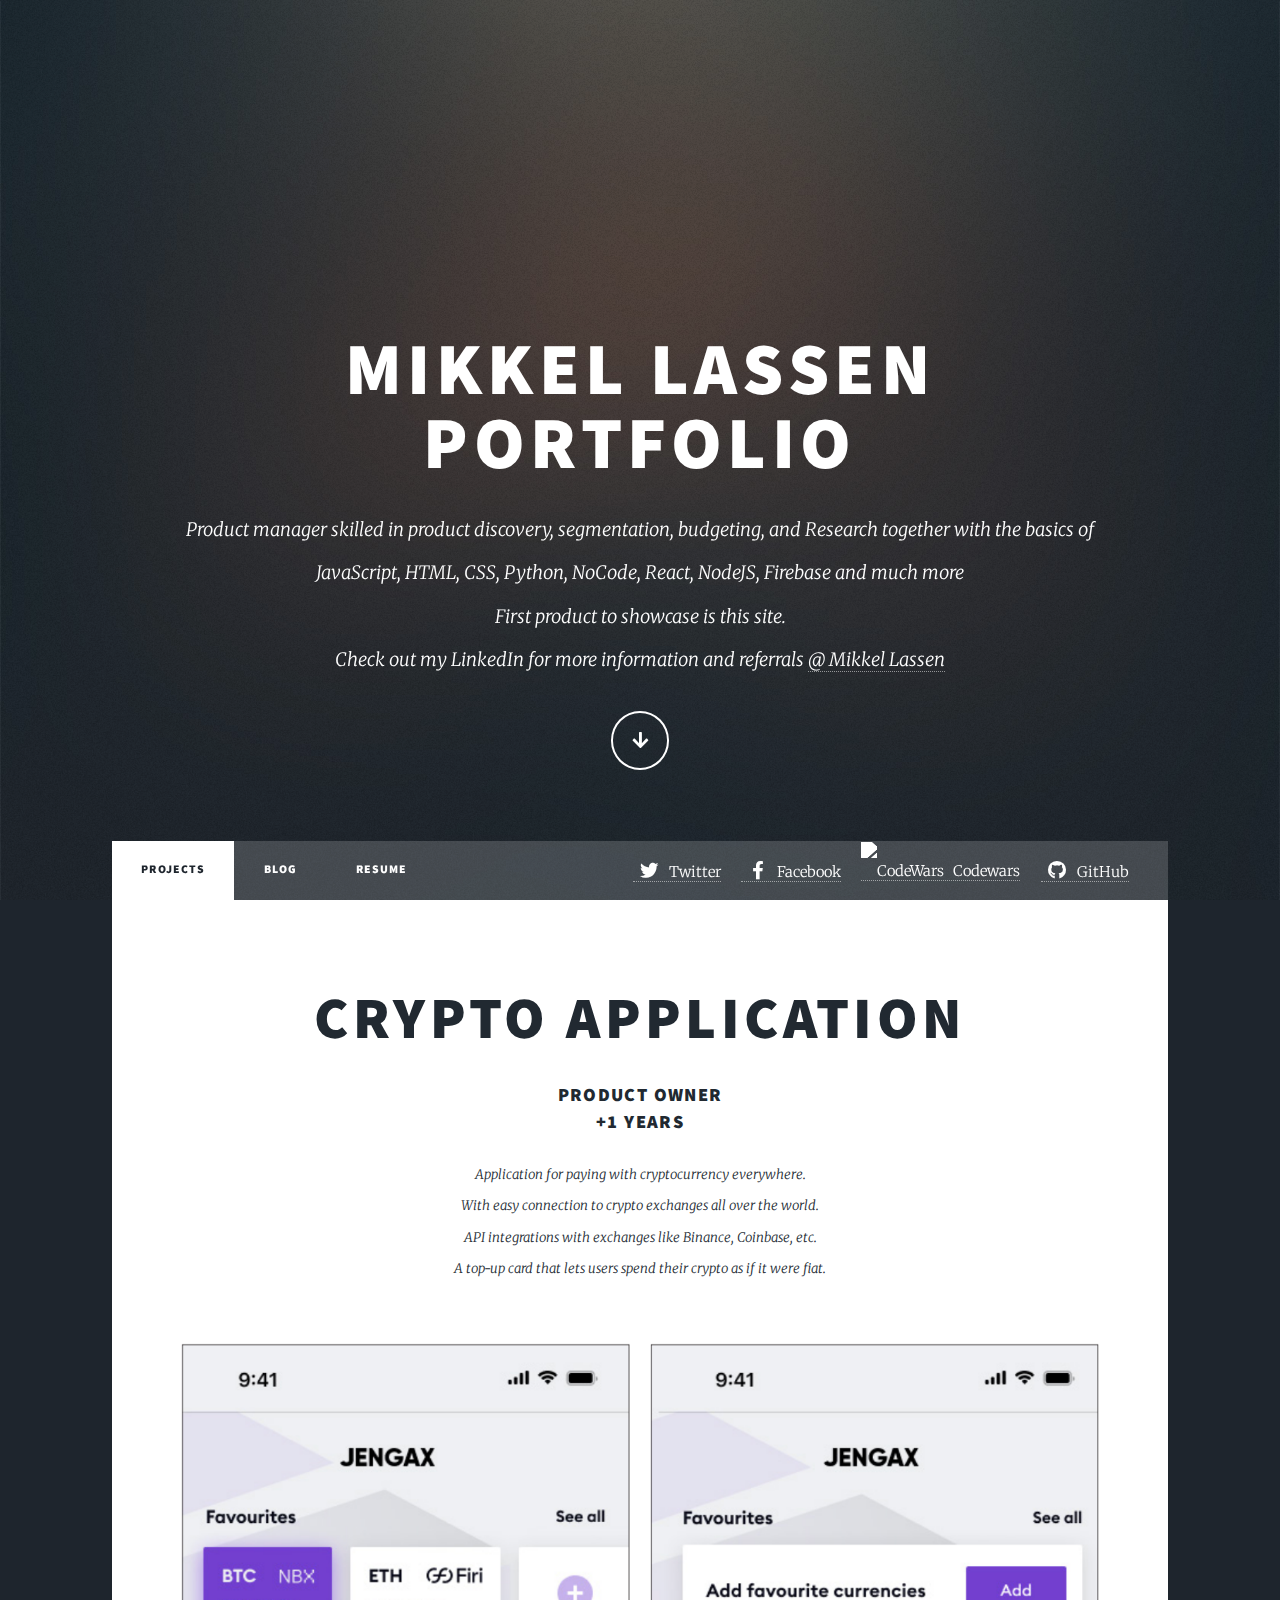
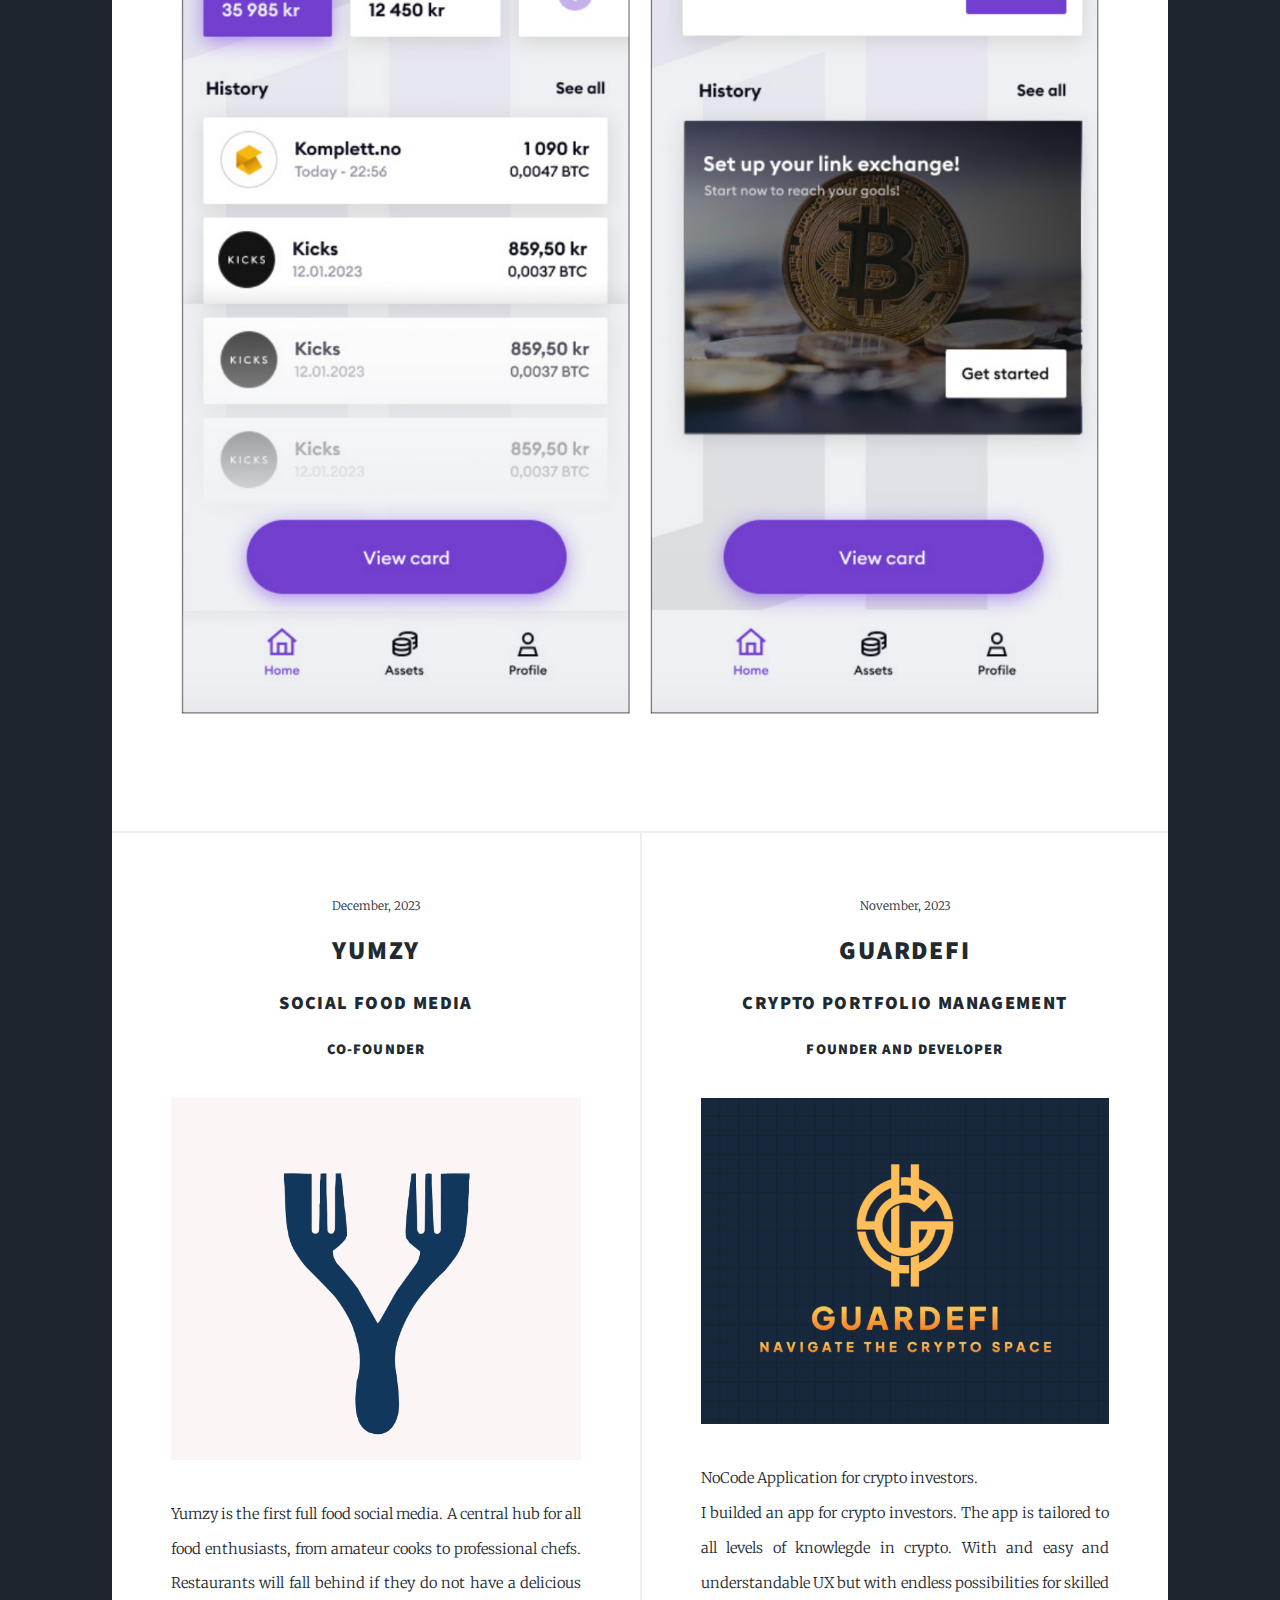
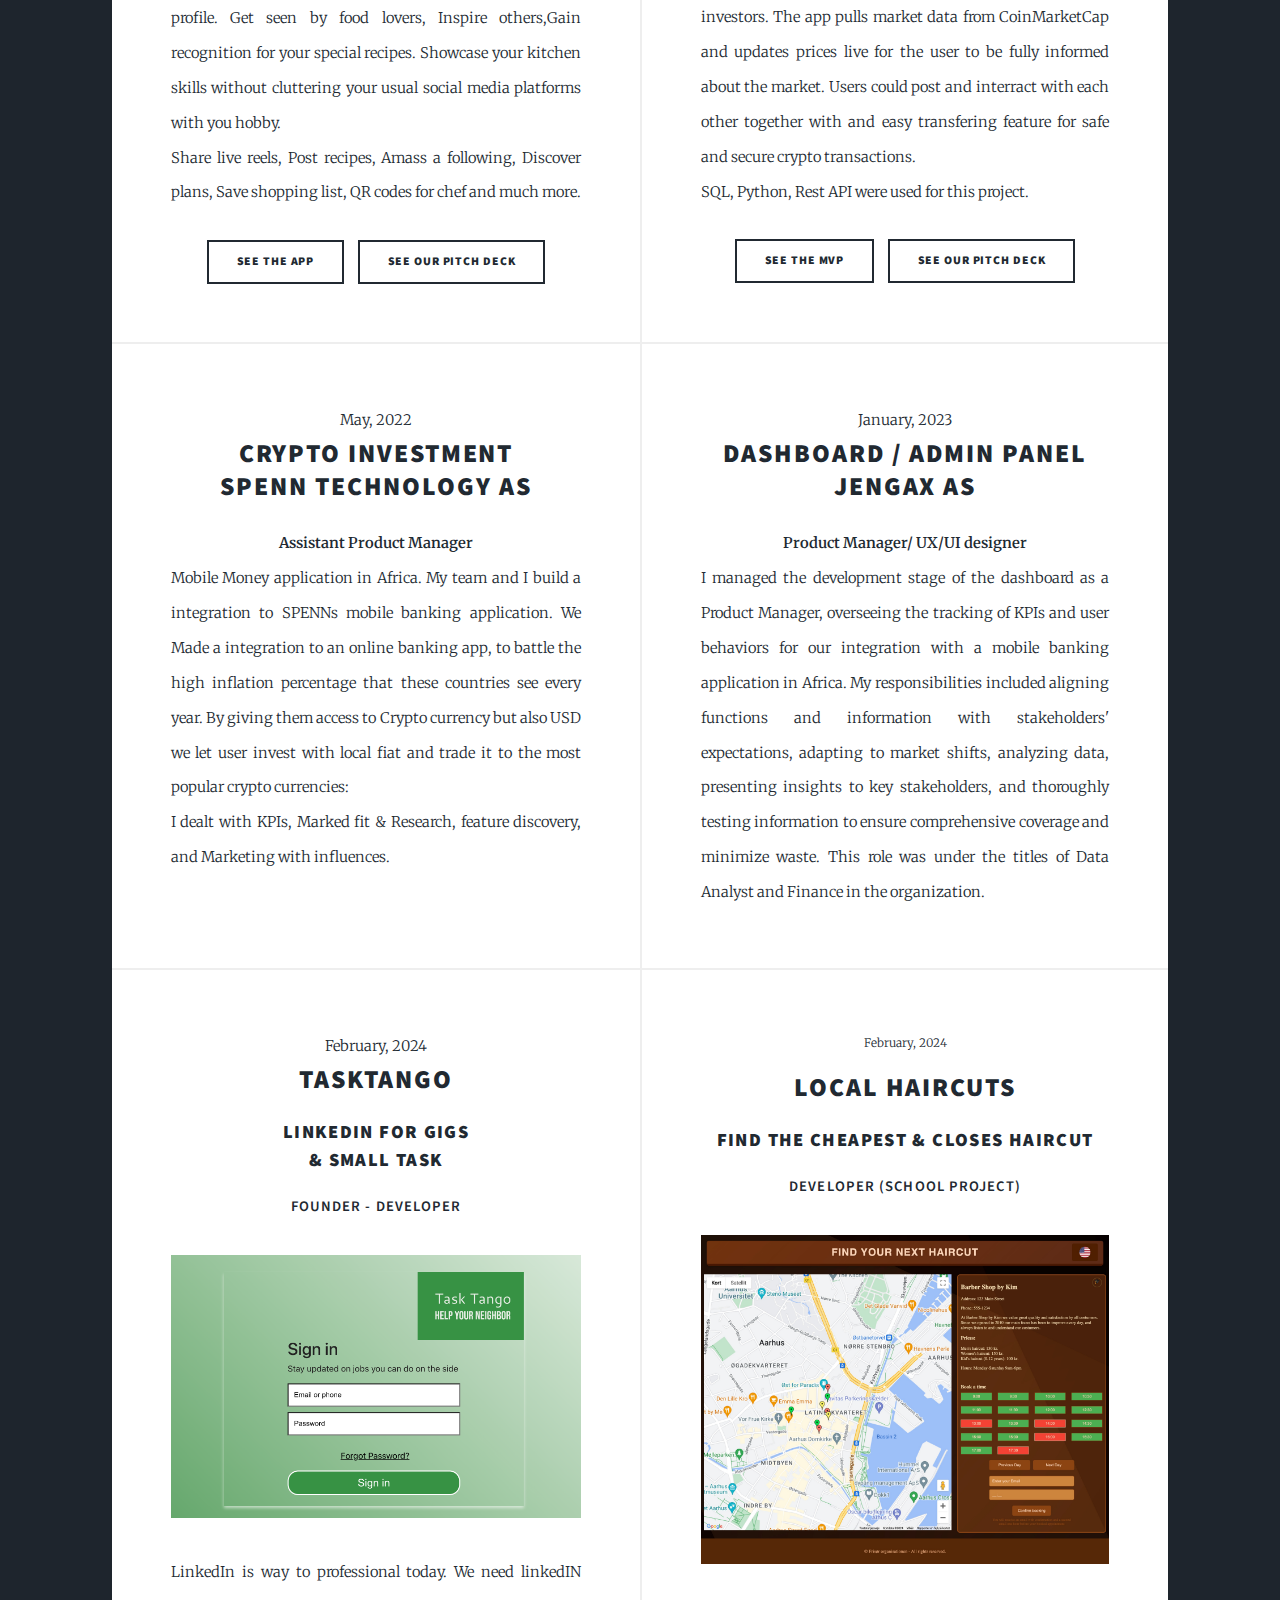
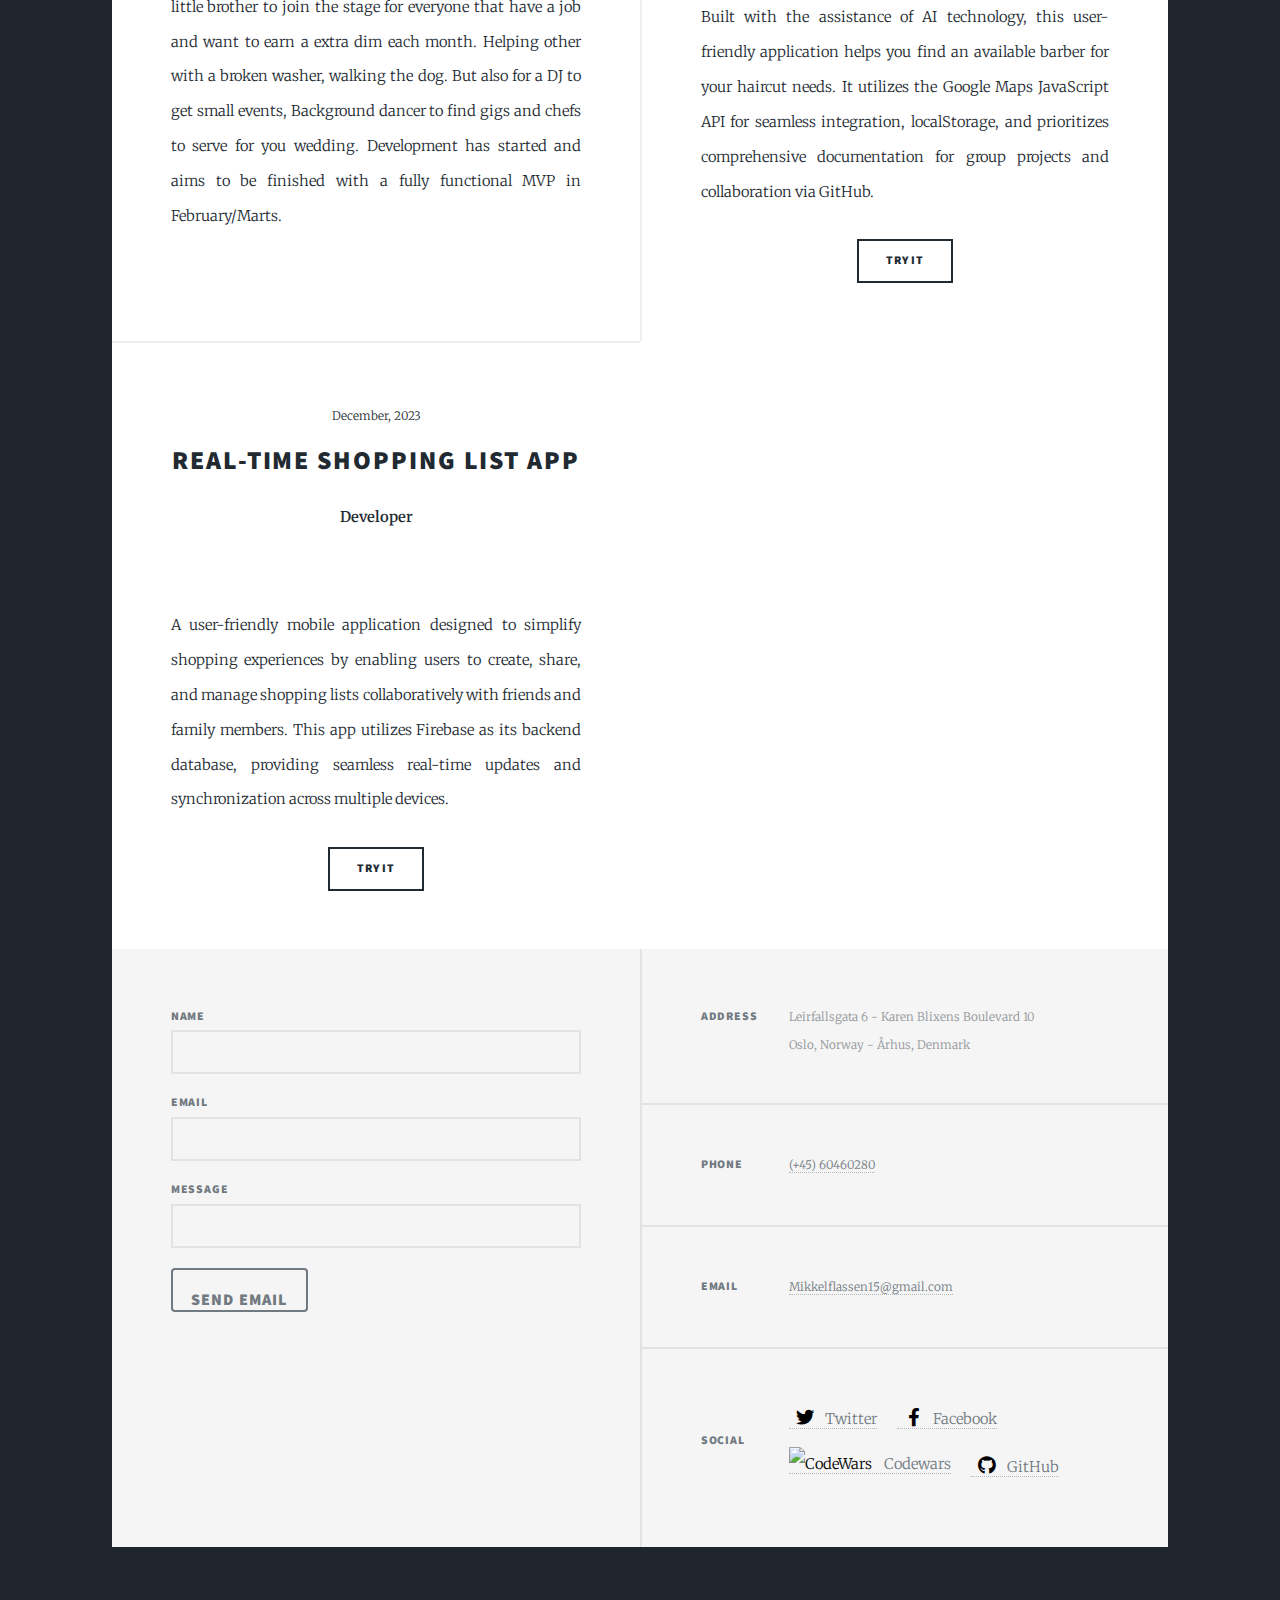
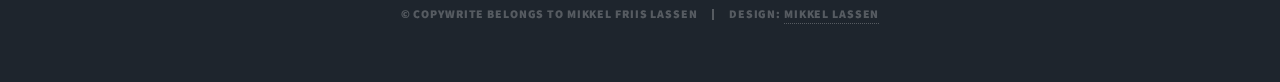
==== commit fb92f8dc: "Update index.html" ====
--- a/index.html
+++ b/index.html
@@ -100,7 +100,7 @@
 										
 									</header>
 									<a href="#" class="image fit"><img src="images/Yumzylogo.png" alt="" /></a>
-									<p>Yumzy is the first full food social media. A central hub for all food enthusiasts, from amateur cooks to professional chefs. Restaurants will fall behind if they do not have a delicious profile. Get seen by food lovers, Inspere others,Gain recognition for your special recipes. Showcase your kitchen skills without cluttering your usual social media platforms with you hobby. <br> Share live reels, Post recipes, Amass a following, Discover plans, Save shopping list, QR codes for chef and much more.
+									<p>Yumzy is the first full food social media. A central hub for all food enthusiasts, from amateur cooks to professional chefs. Restaurants will fall behind if they do not have a delicious profile. Get seen by food lovers, Inspire others,Gain recognition for your special recipes. Showcase your kitchen skills without cluttering your usual social media platforms with you hobby. <br> Share live reels, Post recipes, Amass a following, Discover plans, Save shopping list, QR codes for chef and much more.
 										<ul class="actions special">
 										<li><a href="https://apps.apple.com/dk/app/hellofood-the-happiest-food/id6450873747?l=da" class="button">see the app</a></li>
 									
@@ -131,7 +131,7 @@
 										<strong>Assistant Product Manager</strong></h2>
 									</header>
 									
-									<p>Mobile Money application in Africa. My team and I build a integration to SPENNs mobile banking application. We Made a integration to an online baniking app, to battle the high inflation percentage that these countries see every year. By giving them access to Crypto currency but also USD we let user invest with local fiat and trade it to the most popular crypto currencies:<br> I dealed with KPIs, Marked fit & Research, feature discovery, and Marketing with influencers.</p>
+									<p>Mobile Money application in Africa. My team and I build a integration to SPENNs mobile banking application. We Made a integration to an online banking app, to battle the high inflation percentage that these countries see every year. By giving them access to Crypto currency but also USD we let user invest with local fiat and trade it to the most popular crypto currencies:<br> I dealt with KPIs, Marked fit & Research, feature discovery, and Marketing with influences.</p>
 									
 									</article>
 								
@@ -155,7 +155,7 @@
 									<h4><strong>Founder - Developer </strong></h4>
 									</header>
 									<a href="#" class="image fit"><img src="images/tasktango.png" alt="" /></a>
-									<p>LinkedIn is way to professional today. We need linkedIN little brother to join the stage for everyone that have a job and want to earn a extra dim each month. Helping other with a broken vindue, walking the dog. But also for a DJ to get small events, Background dancer to find gigs and chefs to serve for you wedding.
+									<p>LinkedIn is way to professional today. We need linkedIN little brother to join the stage for everyone that have a job and want to earn a extra dim each month. Helping other with a broken washer, walking the dog. But also for a DJ to get small events, Background dancer to find gigs and chefs to serve for you wedding.
 										Development has started and aims to be finished with a fully functional MVP in February/Marts.
 										
 									</article>
@@ -173,7 +173,7 @@
 									<h4><strong> Developer (School project) </strong></h4>
 									</header>
 									<a href="#" class="image fit"><img src="images/HaircutImg.jpg" alt="" /></a>
-									<p>Built with the assistance of AI technology, this user-friendly application helps you find an available barber for your haircut needs. It utilizes the Google Maps JavaScript API for seamless integration, localStroage, and prioritizes comprehensive documentation for group projects and collaboration via GitHub. </p>
+									<p>Built with the assistance of AI technology, this user-friendly application helps you find an available barber for your haircut needs. It utilizes the Google Maps JavaScript API for seamless integration, localStorage, and prioritizes comprehensive documentation for group projects and collaboration via GitHub. </p>
 									<ul class="actions special">
 										<li><a href="https://github.com/Mikkelflassen/Hairdress-web-application" class="button">Try it</a></li>
 									</ul>
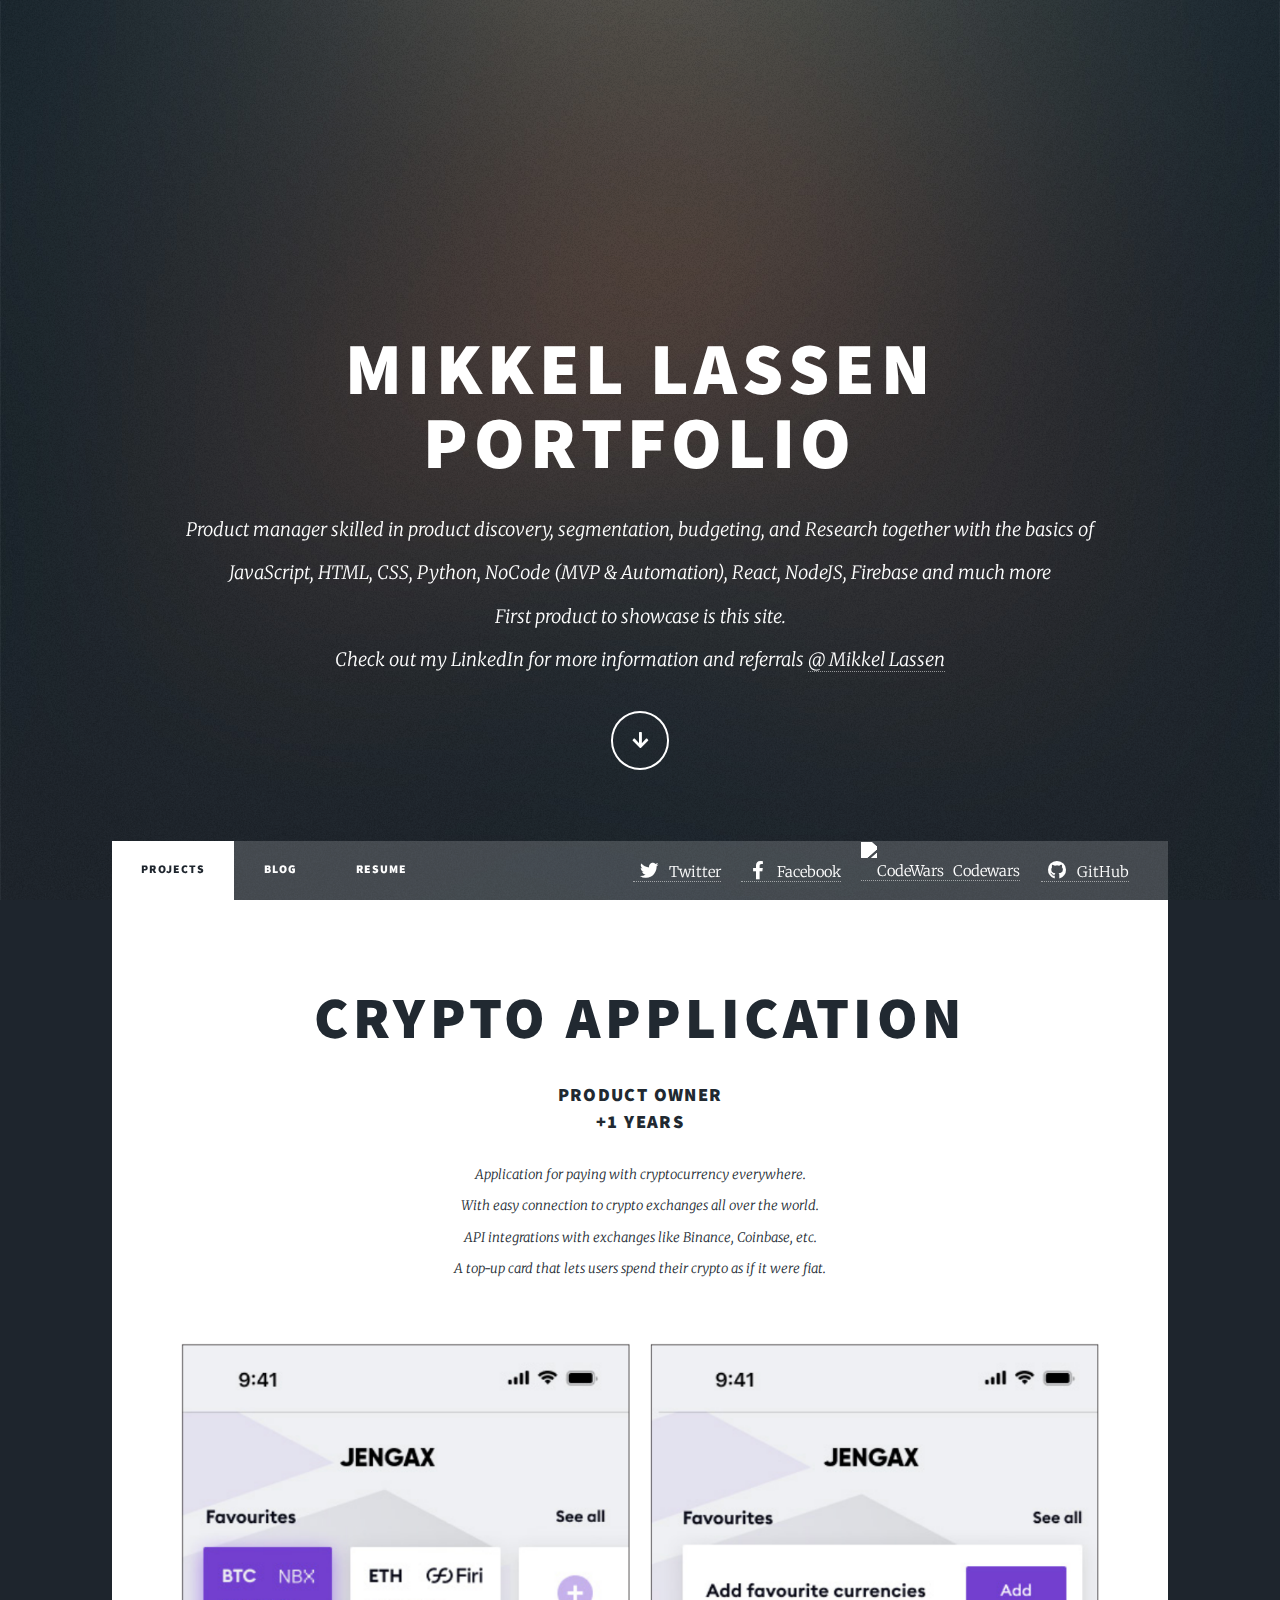
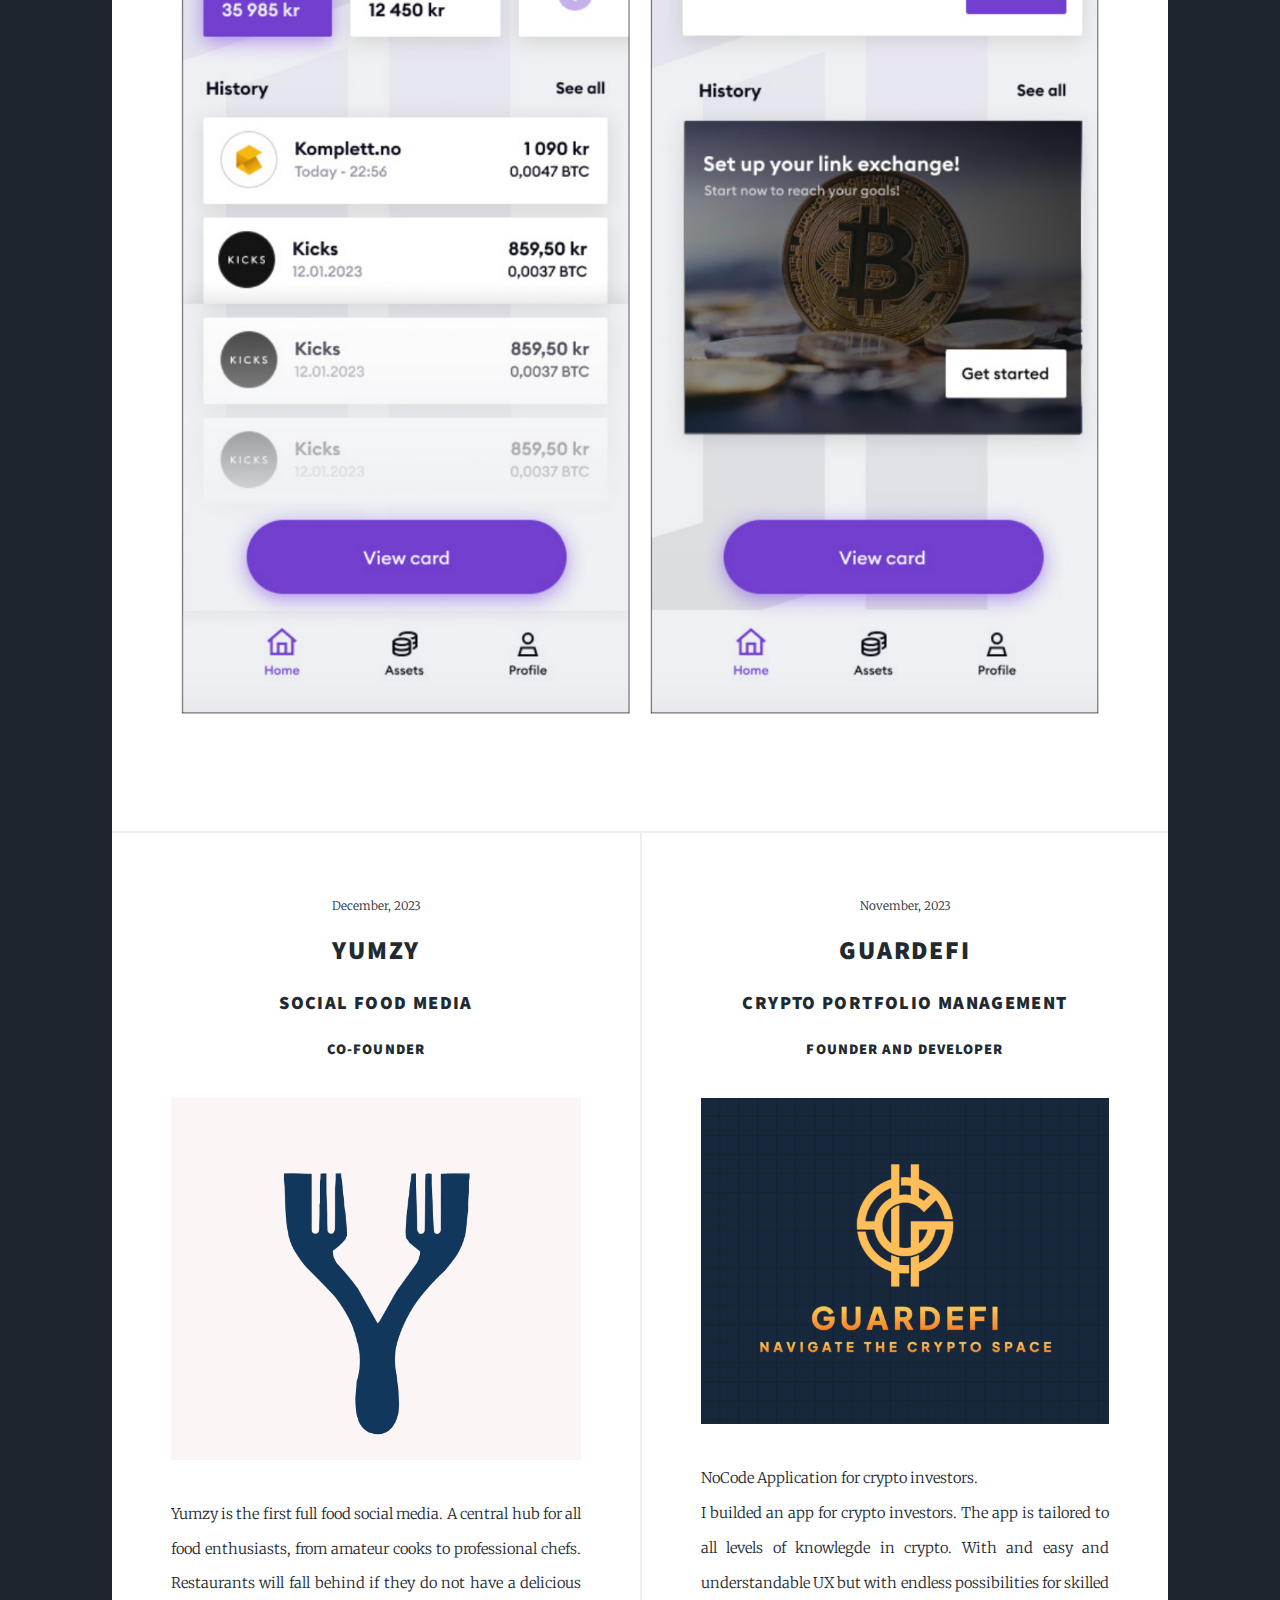
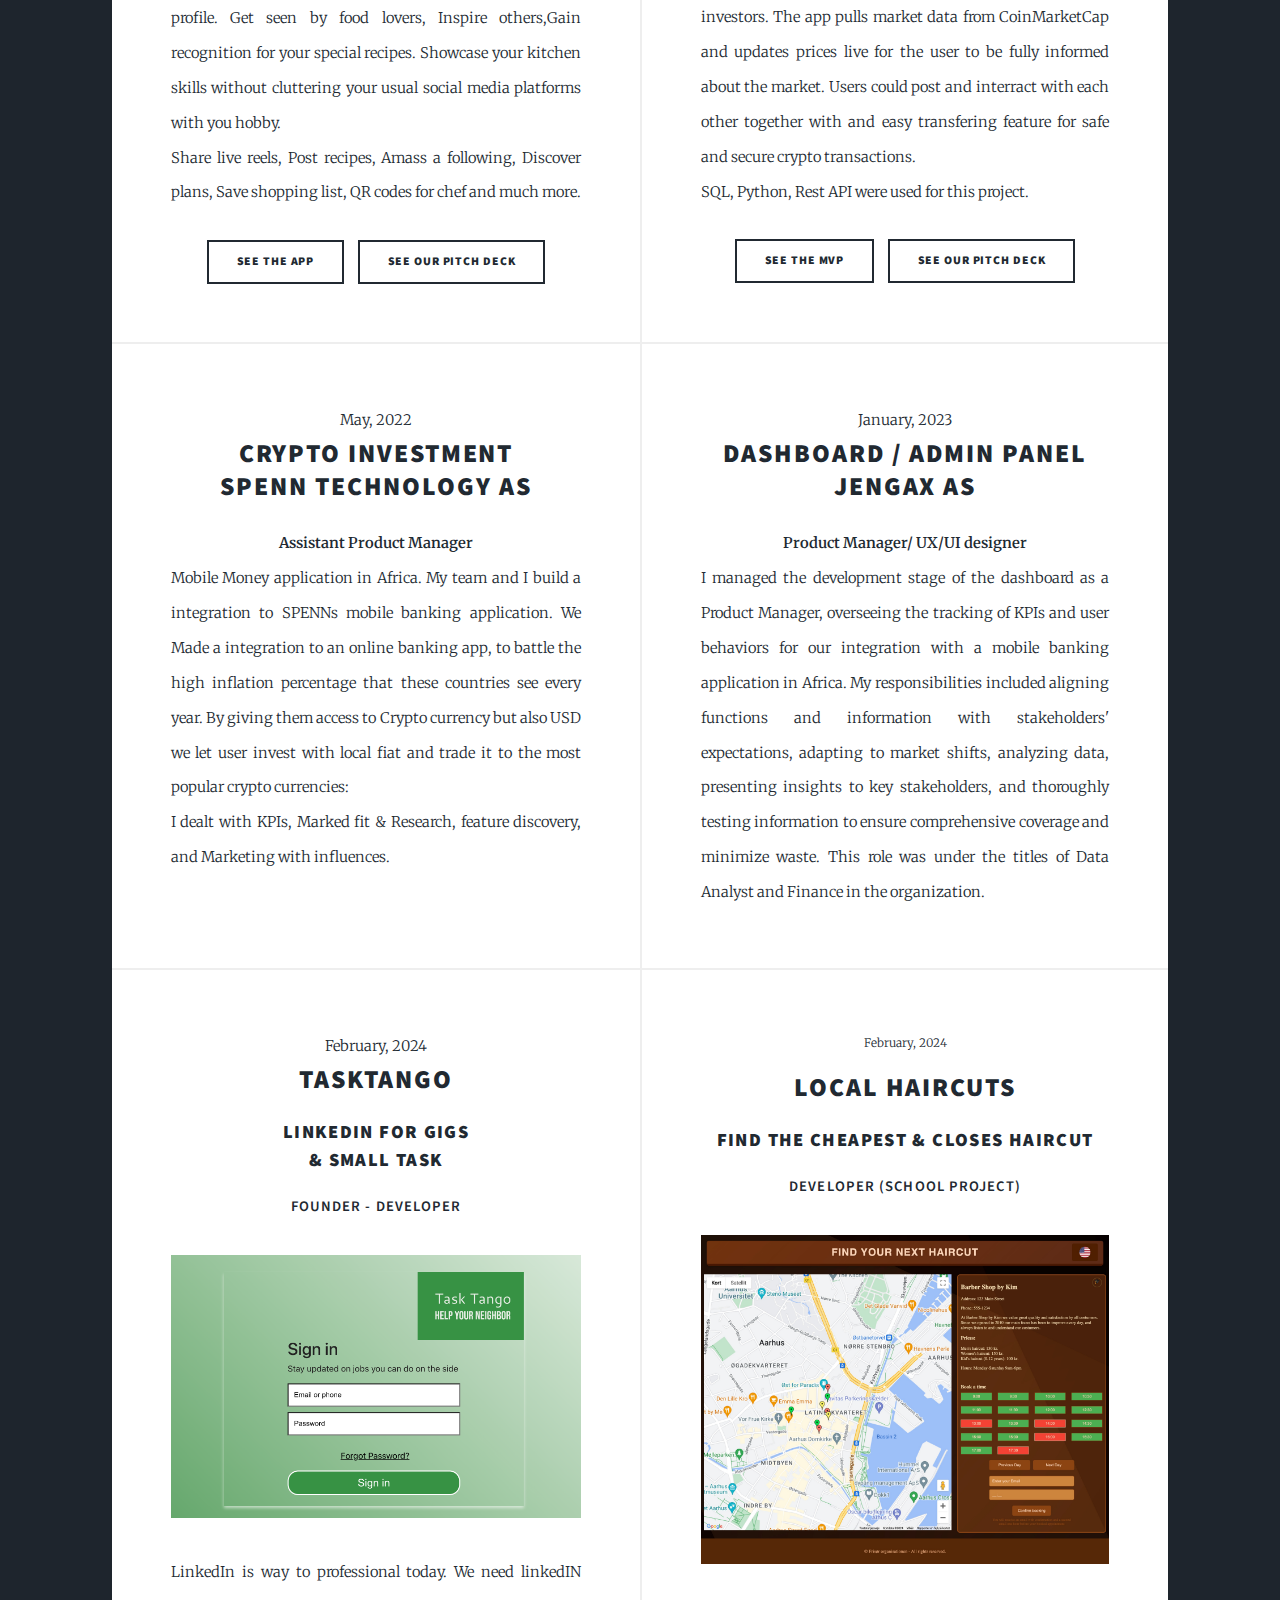
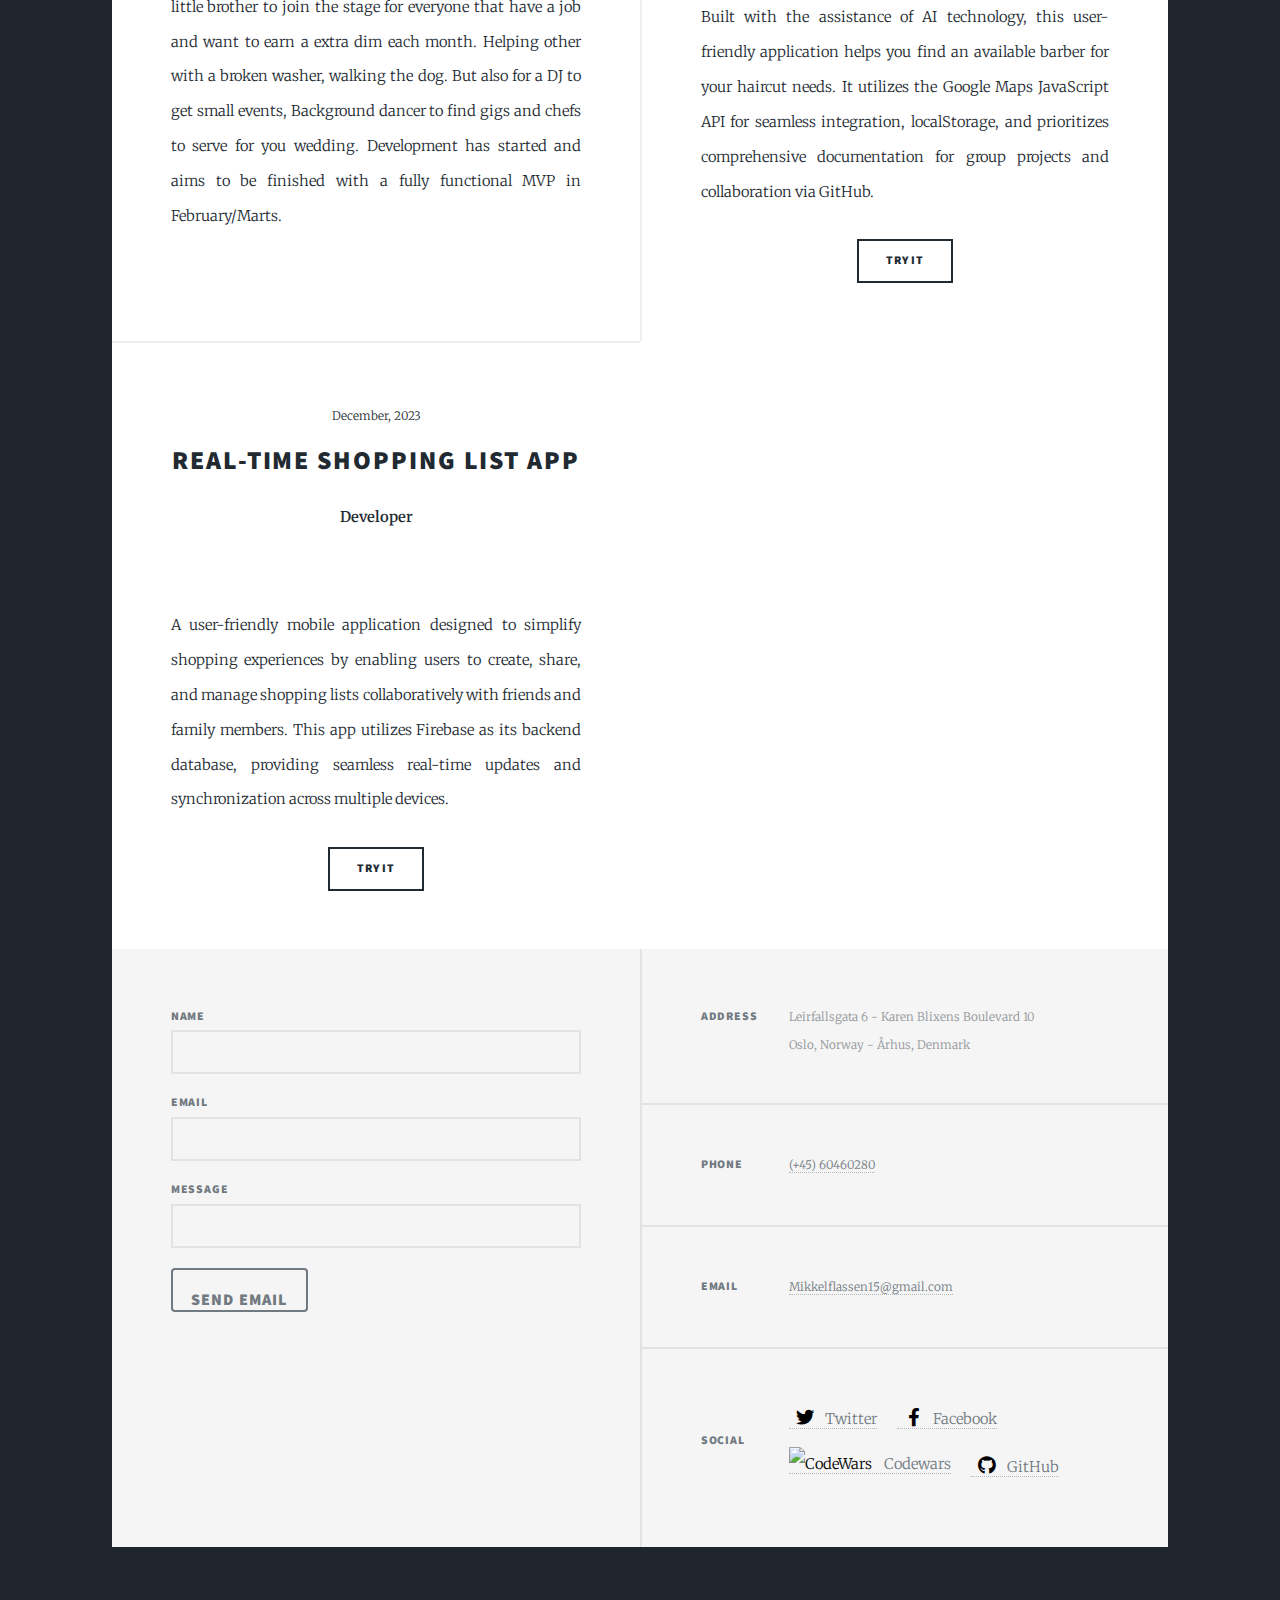
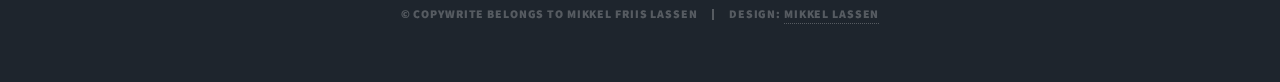
==== commit 1291f1d8: "Update index.html" ====
--- a/index.html
+++ b/index.html
@@ -21,7 +21,7 @@
 					<div id="intro">
 						<h1>Mikkel Lassen <br />
 						Portfolio</h1>
-						<p>Product manager skilled in product discovery, segmentation, budgeting, and Research together with the basics of <br> JavaScript, HTML, CSS, Python, NoCode, React, NodeJS, Firebase and much more <br> First product to showcase is this site.<br> </a> Check out my LinkedIn for more information and referrals <a href="https://www.linkedin.com/in/mikkel-friis-lassen-16941a236/">@ Mikkel Lassen
+						<p>Product manager skilled in product discovery, segmentation, budgeting, and Research together with the basics of <br> JavaScript, HTML, CSS, Python, NoCode (MVP & Automation), React, NodeJS, Firebase and much more <br> First product to showcase is this site.<br> </a> Check out my LinkedIn for more information and referrals <a href="https://www.linkedin.com/in/mikkel-friis-lassen-16941a236/">@ Mikkel Lassen
 							<ul class="actions">
 							<li><a href="#header" class="button icon solid solo fa-arrow-down scrolly">Continue</a></li>
 						</ul>
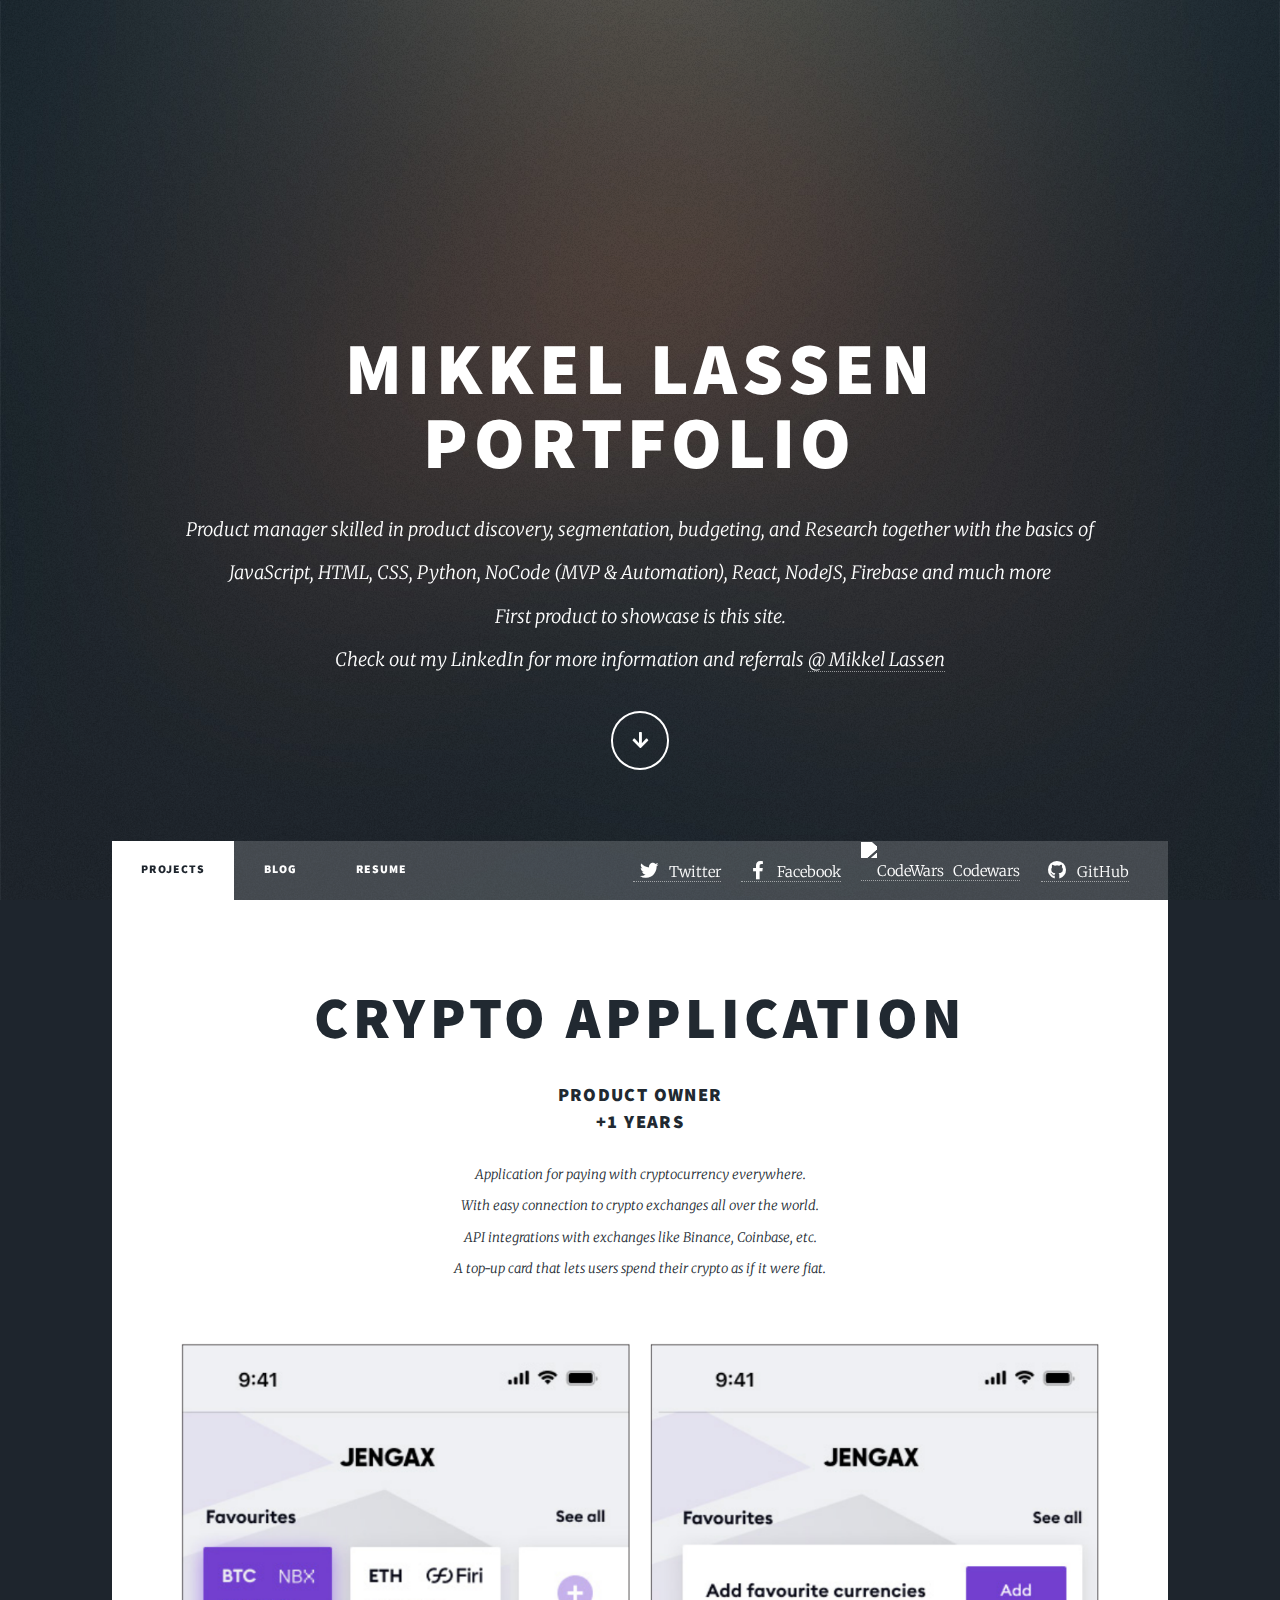
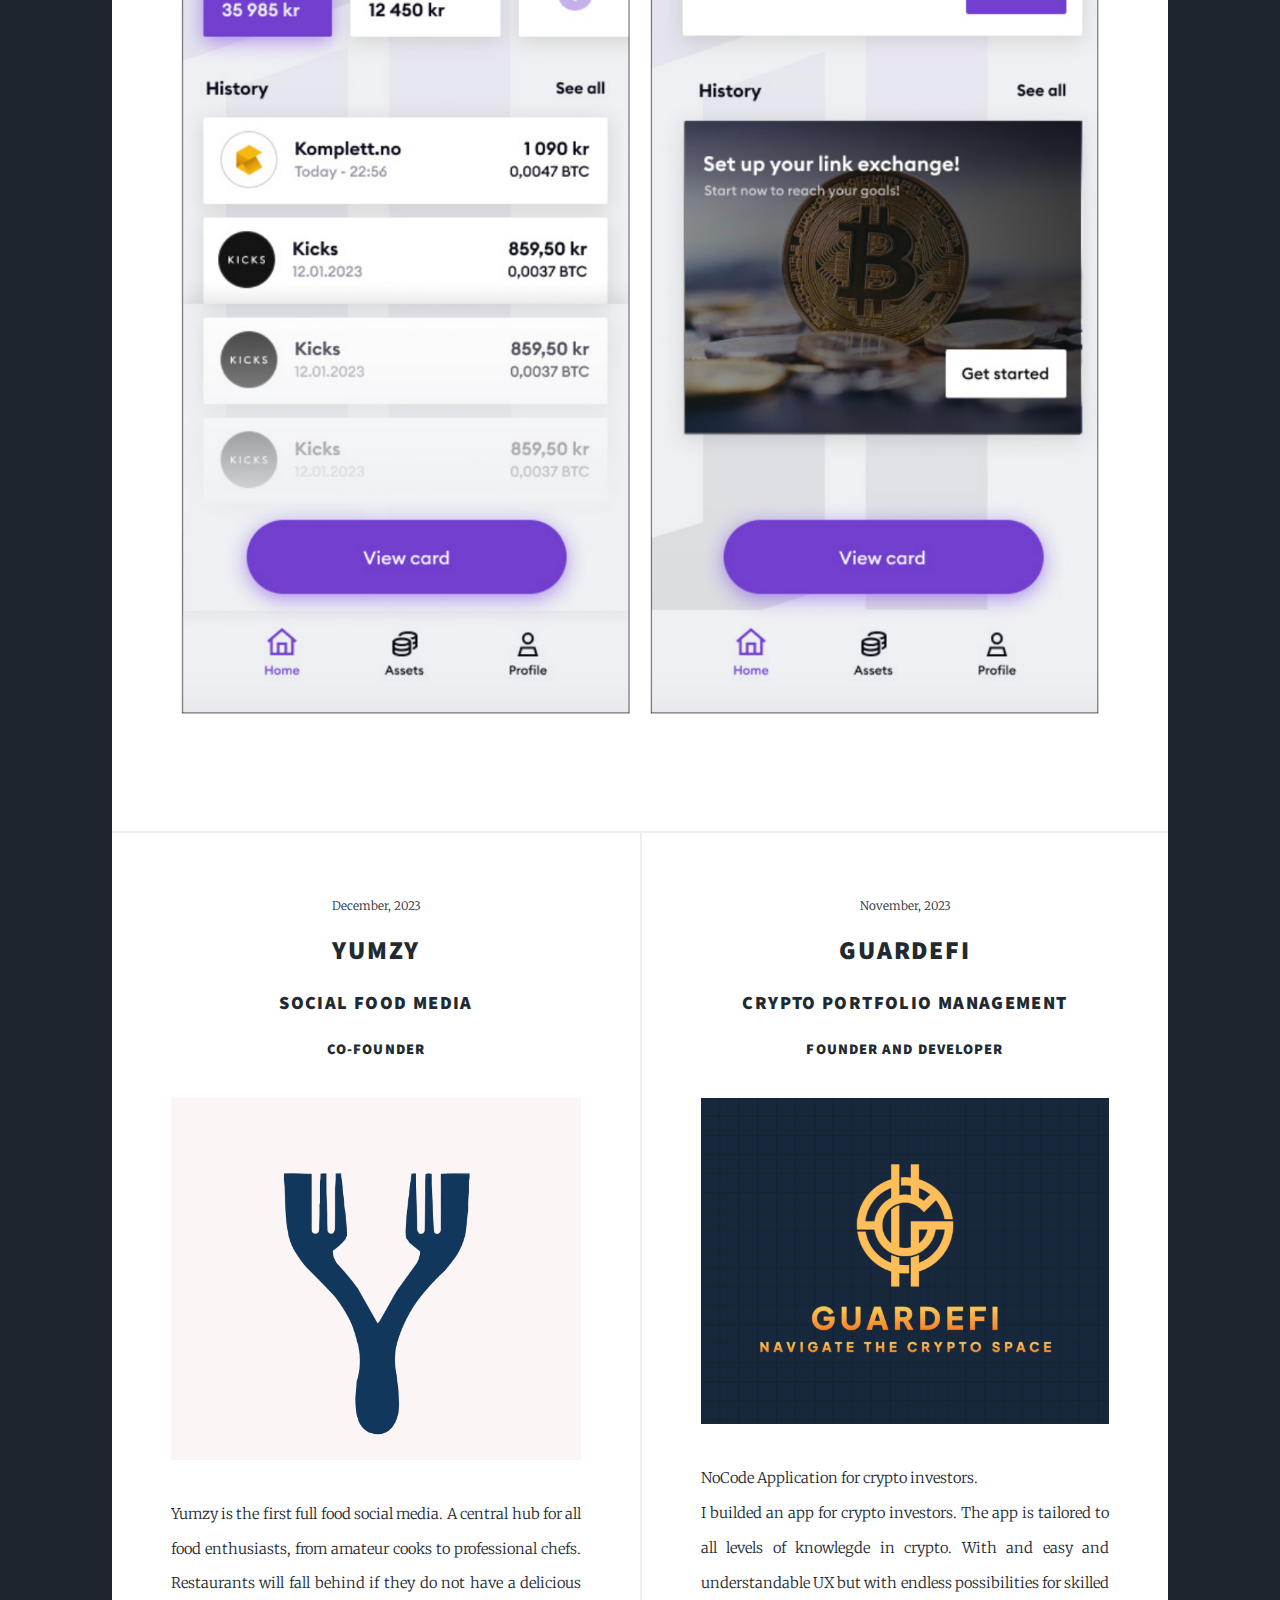
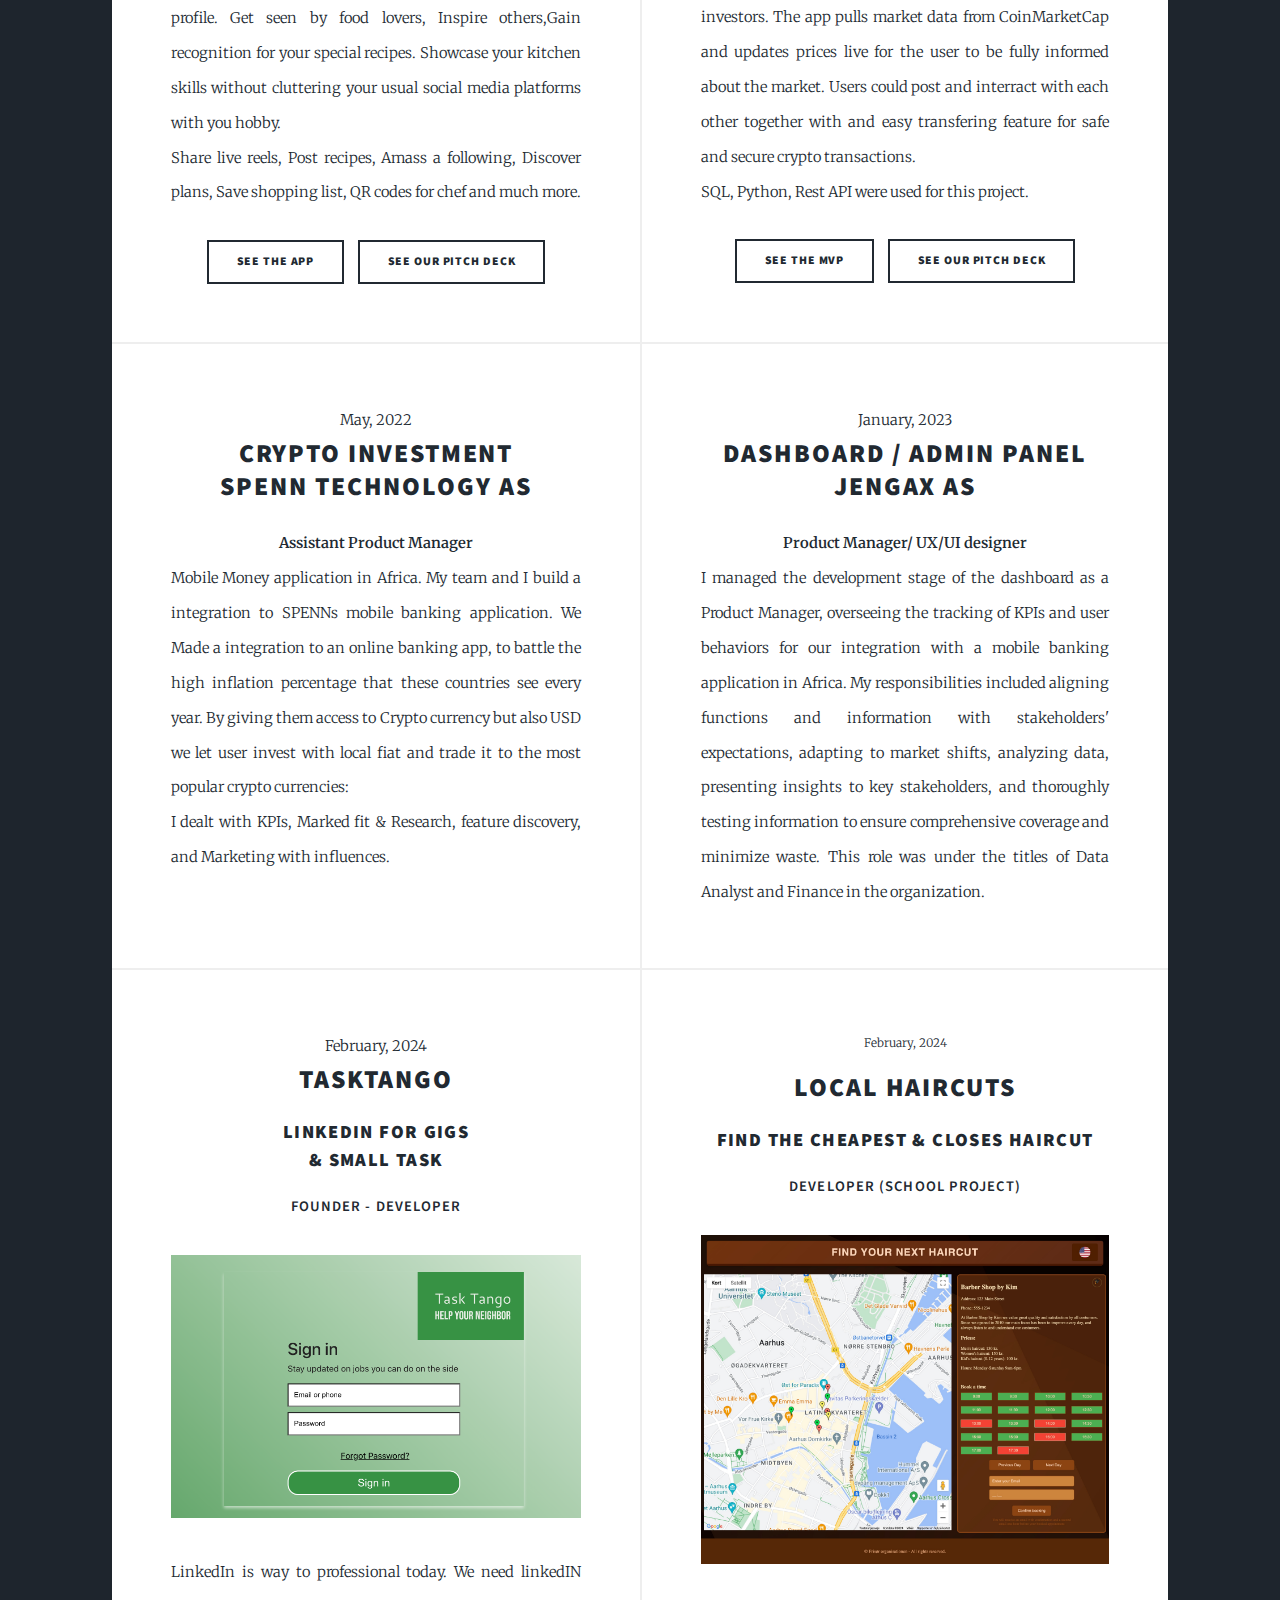
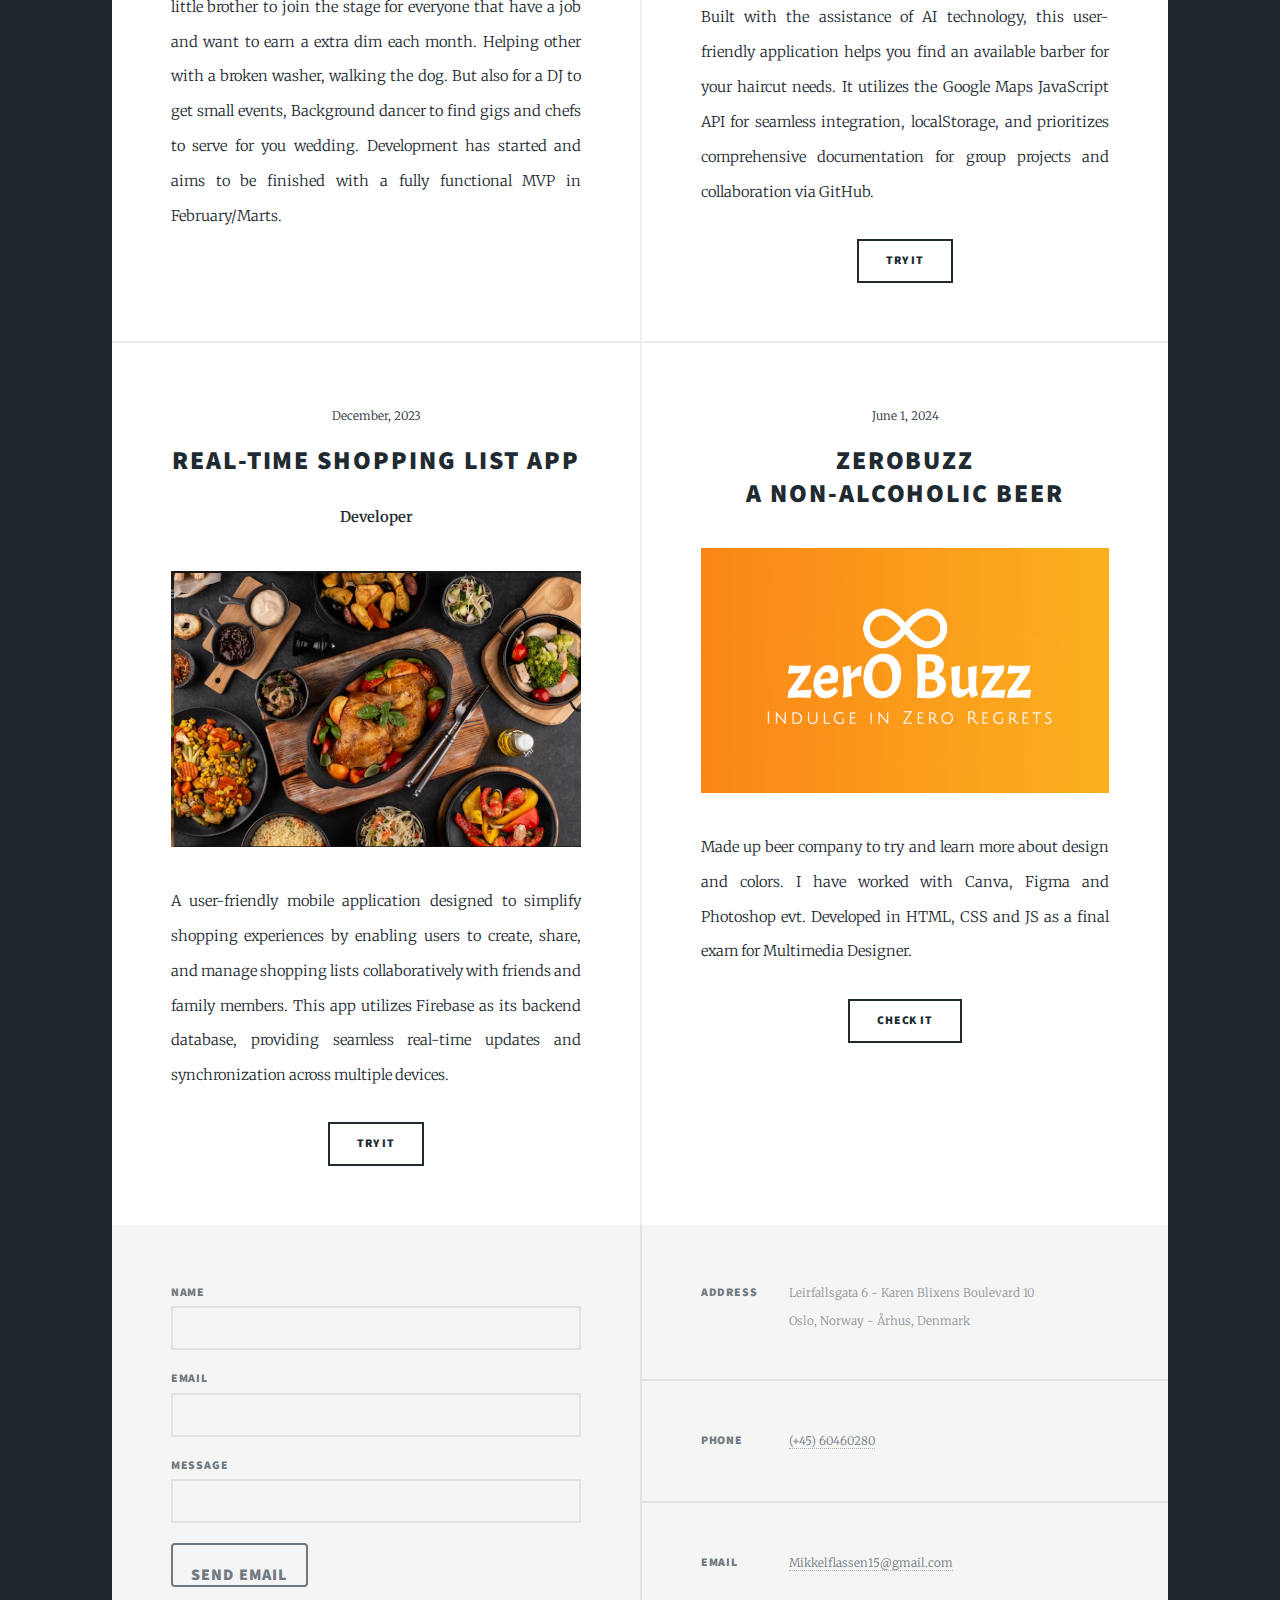
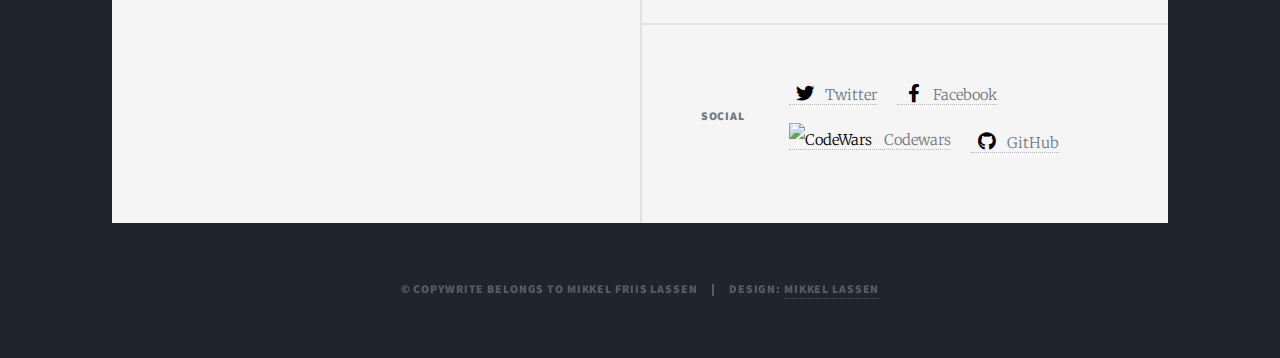
==== commit d9d7f0ba: "project added" ====
--- a/index.html
+++ b/index.html
@@ -187,24 +187,24 @@
 										</a></h2>
 										<strong>Developer</strong> 
 									</header>
-									<a href="#" class="image fit"><img src="images/ShoppingListFood.PNG" alt="" /></a>
+									<a href="#" class="image fit"><img src="images/goodFood.png" alt="" /></a>
 									<p>A user-friendly mobile application designed to simplify shopping experiences by enabling users to create, share, and manage shopping lists collaboratively with friends and family members. This app utilizes Firebase as its backend database, providing seamless real-time updates and synchronization across multiple devices.</p>
 									<ul class="actions special">
 										<li><a href="https://shoppinglist-mikkelflassen.netlify.app" class="button">Try it</a></li>
 									</ul>
 								</article>
 								
-								<!-- Posts 5 
-								<article>
-									<header>
-										<span class="date">April 11, 2017</span>
-										<h2><a href="#">Odio magna<br />
-										sed consectetur</a></h2>
-									</header>
-									<a href="#" class="image fit"><img src="images/pic06.jpg" alt="" /></a>
-									<p>Donec eget ex magna. Interdum et malesuada fames ac ante ipsum primis in faucibus. Pellentesque venenatis dolor imperdiet dolor mattis sagittis magna etiam.</p>
-									<ul class="actions special">
-										<li><a href="#" class="button">Full Story</a></li>
+								<!-- Posts 5 -->
+								<article>
+									<header>
+										<span class="date">June 1, 2024</span>
+										<h2><a href="#">ZeroBuzz<br />
+										A Non-Alcoholic beer</a></h2>
+									</header>
+									<a href="#" class="image fit"><img src="images/ZerobuzzLogo.png" alt="" /></a>
+									<p>Made up beer company to try and learn more about design and colors. I have worked with Canva, Figma and Photoshop evt. Developed in HTML, CSS and JS as a final exam for Multimedia Designer.</p>
+									<ul class="actions special">
+										<li><a href="https://blog.mikkelflassen.com/index.html#" class="button">Check it</a></li>
 									</ul>
 								</article>
 								 <!-- Posts 6 
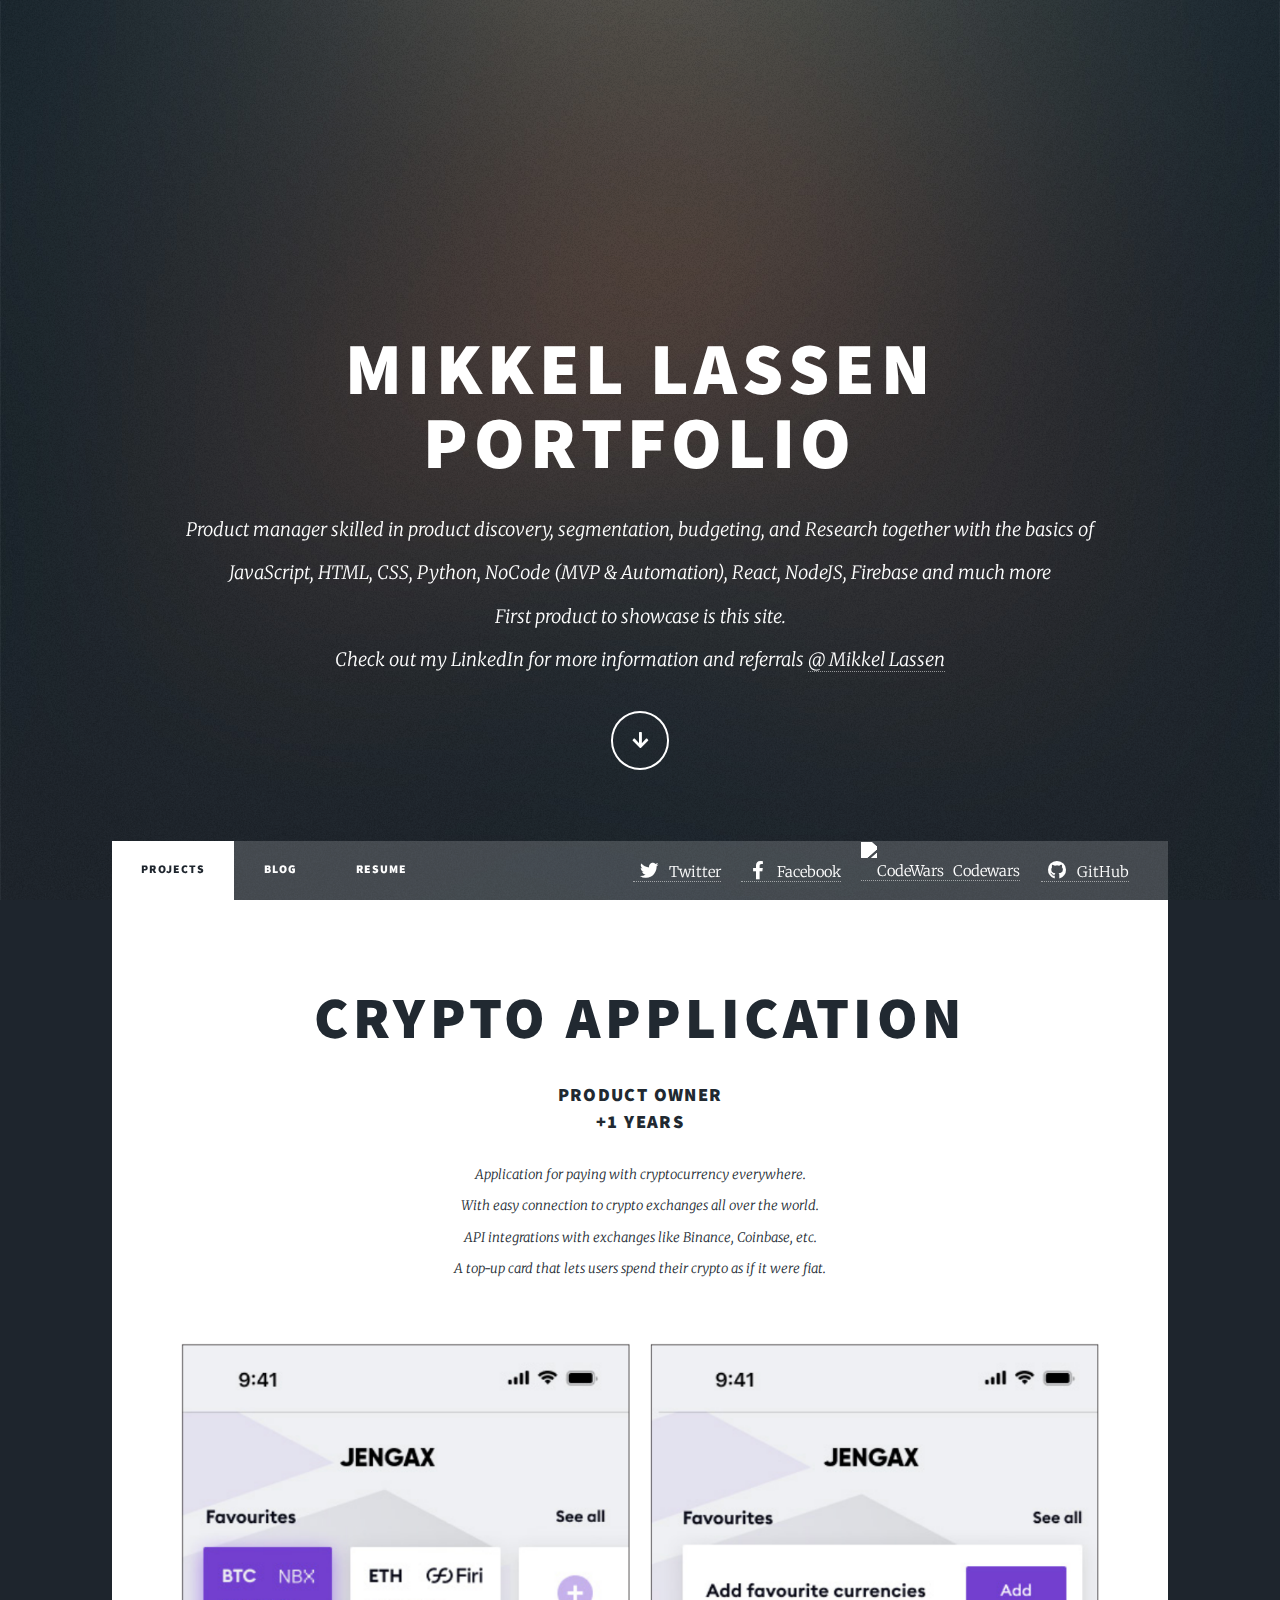
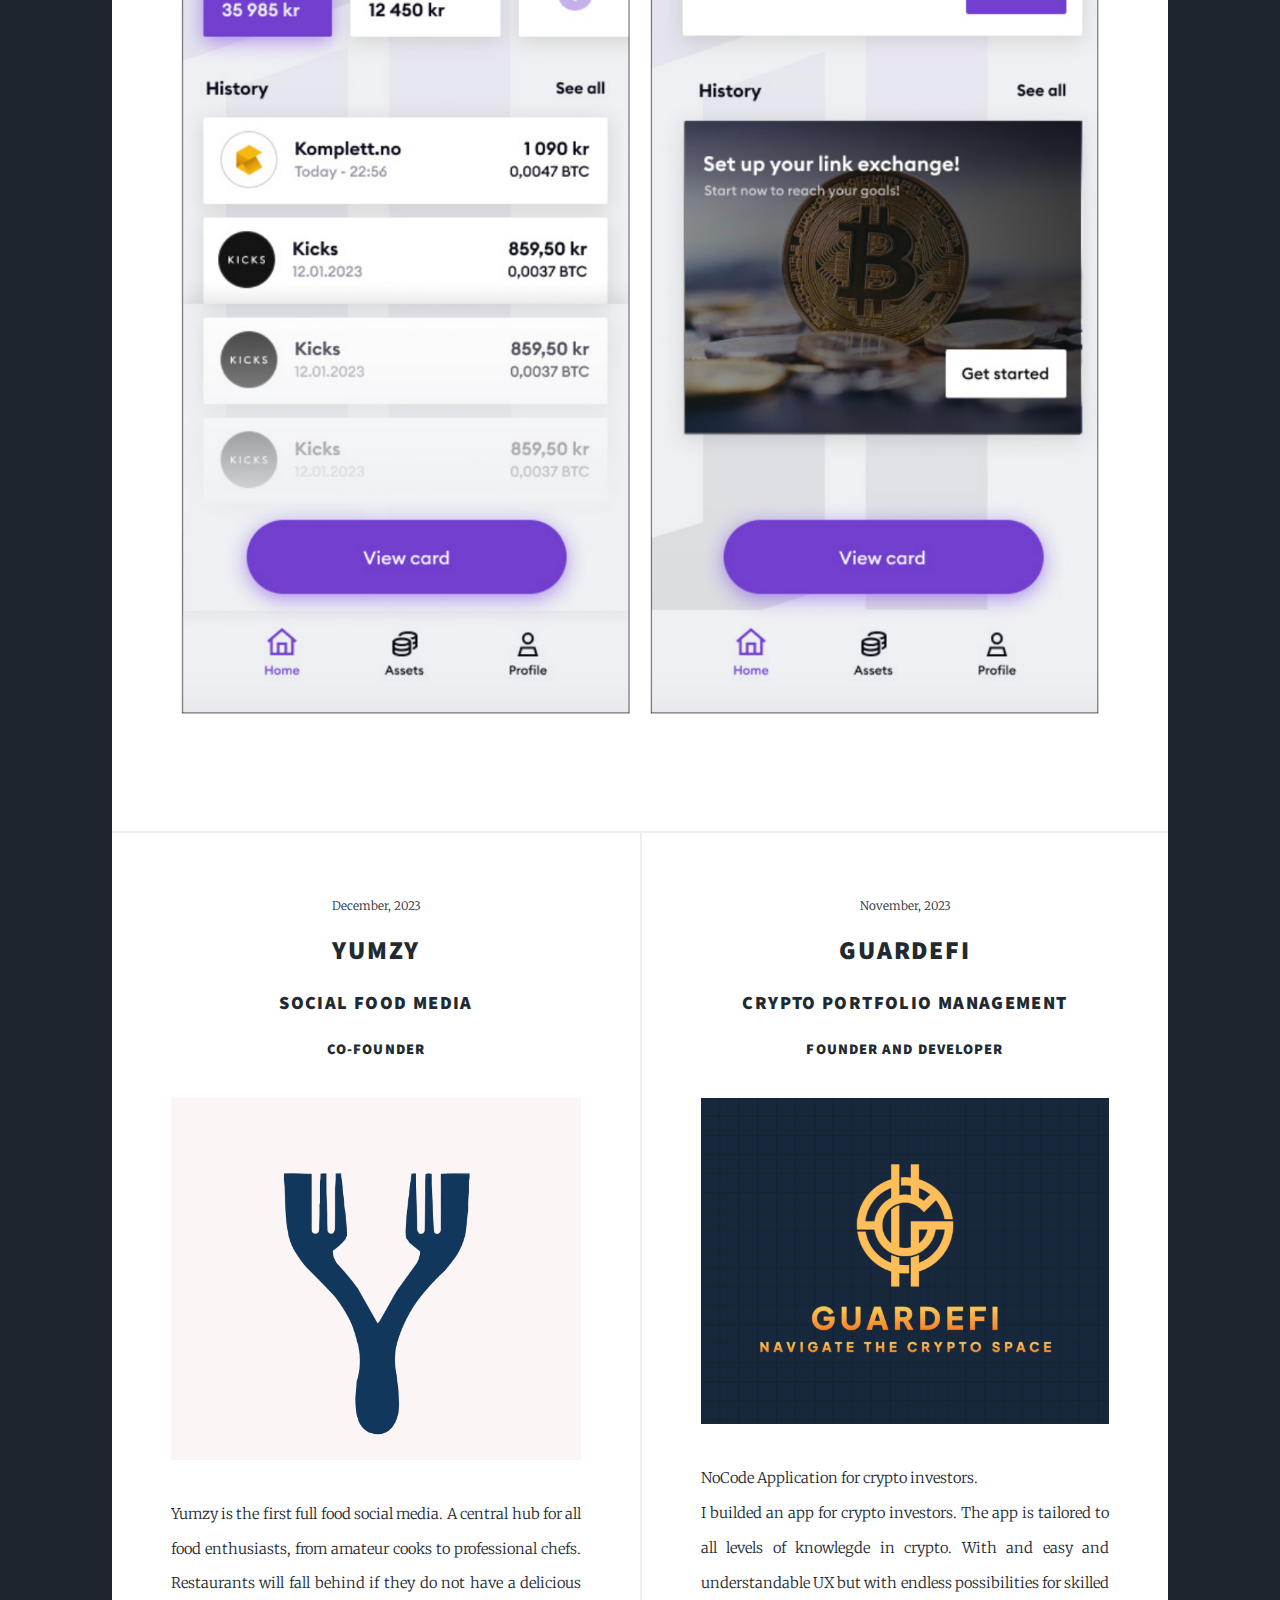
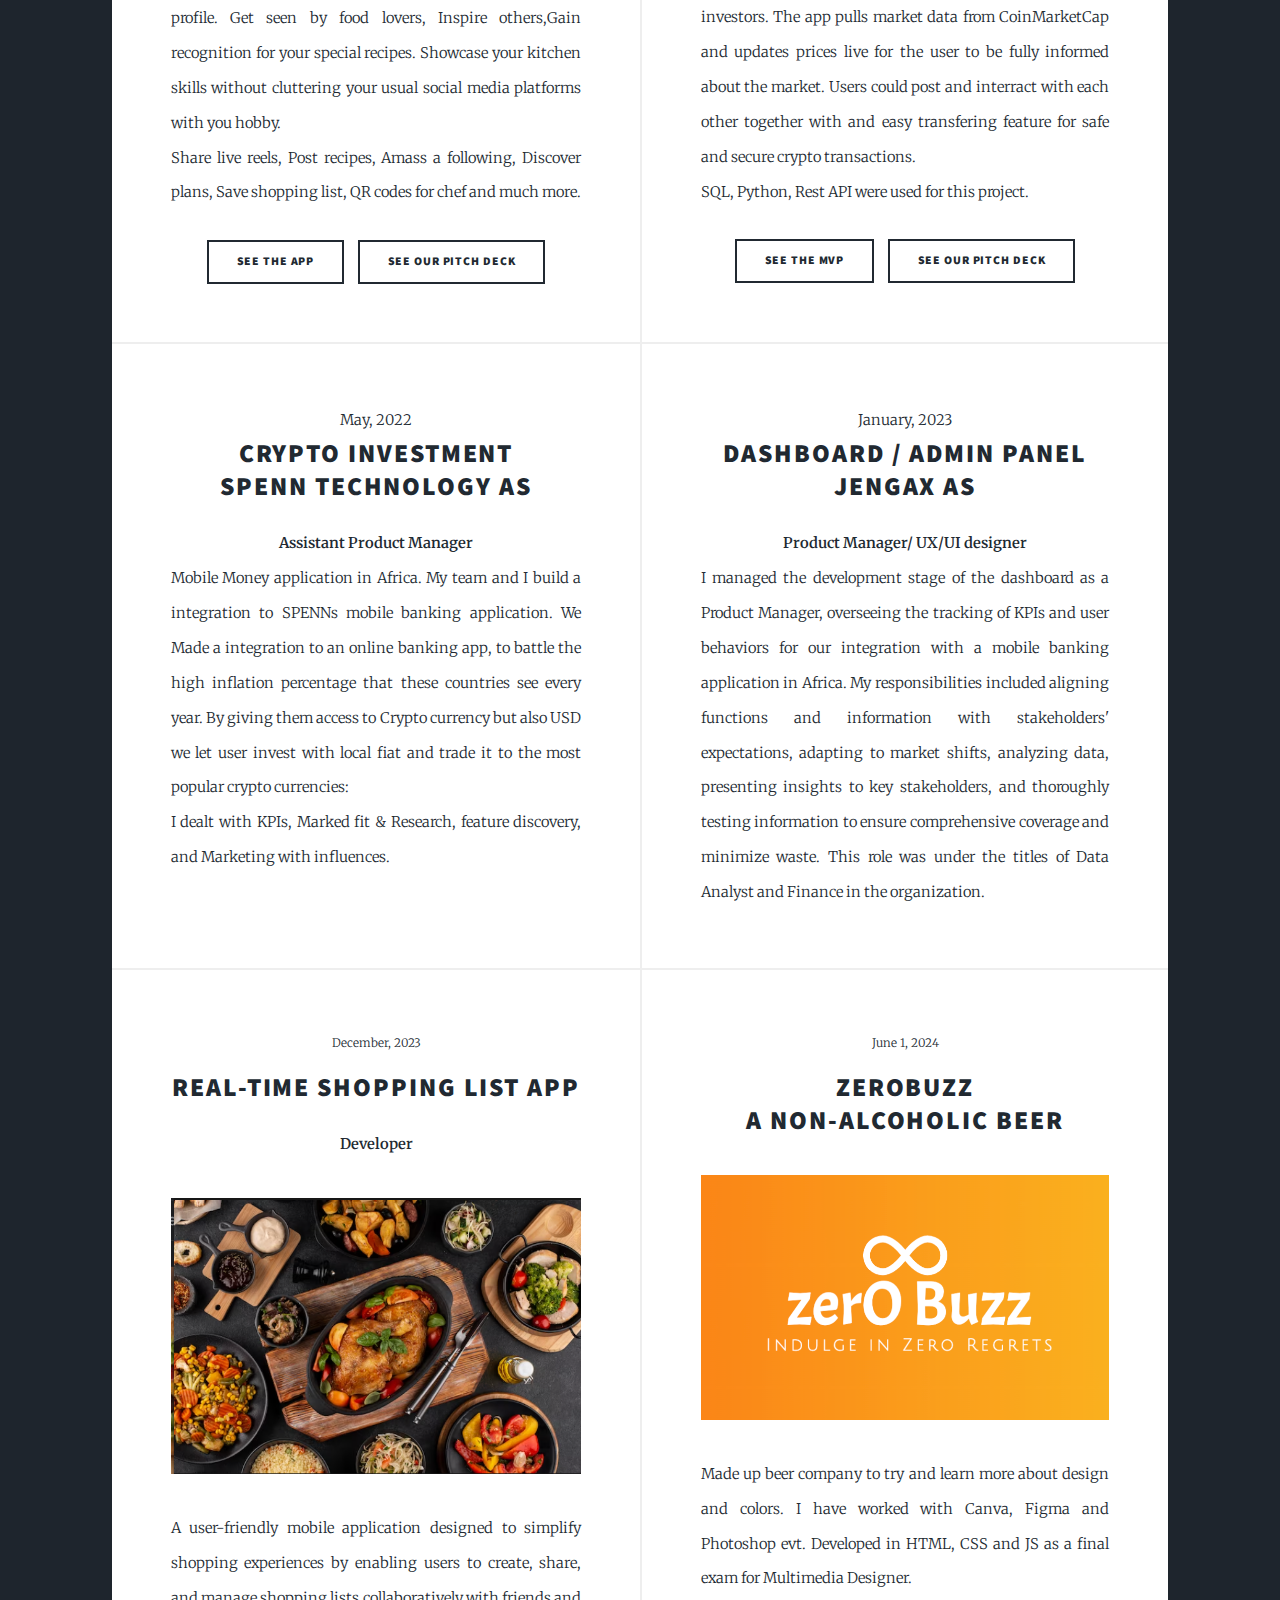
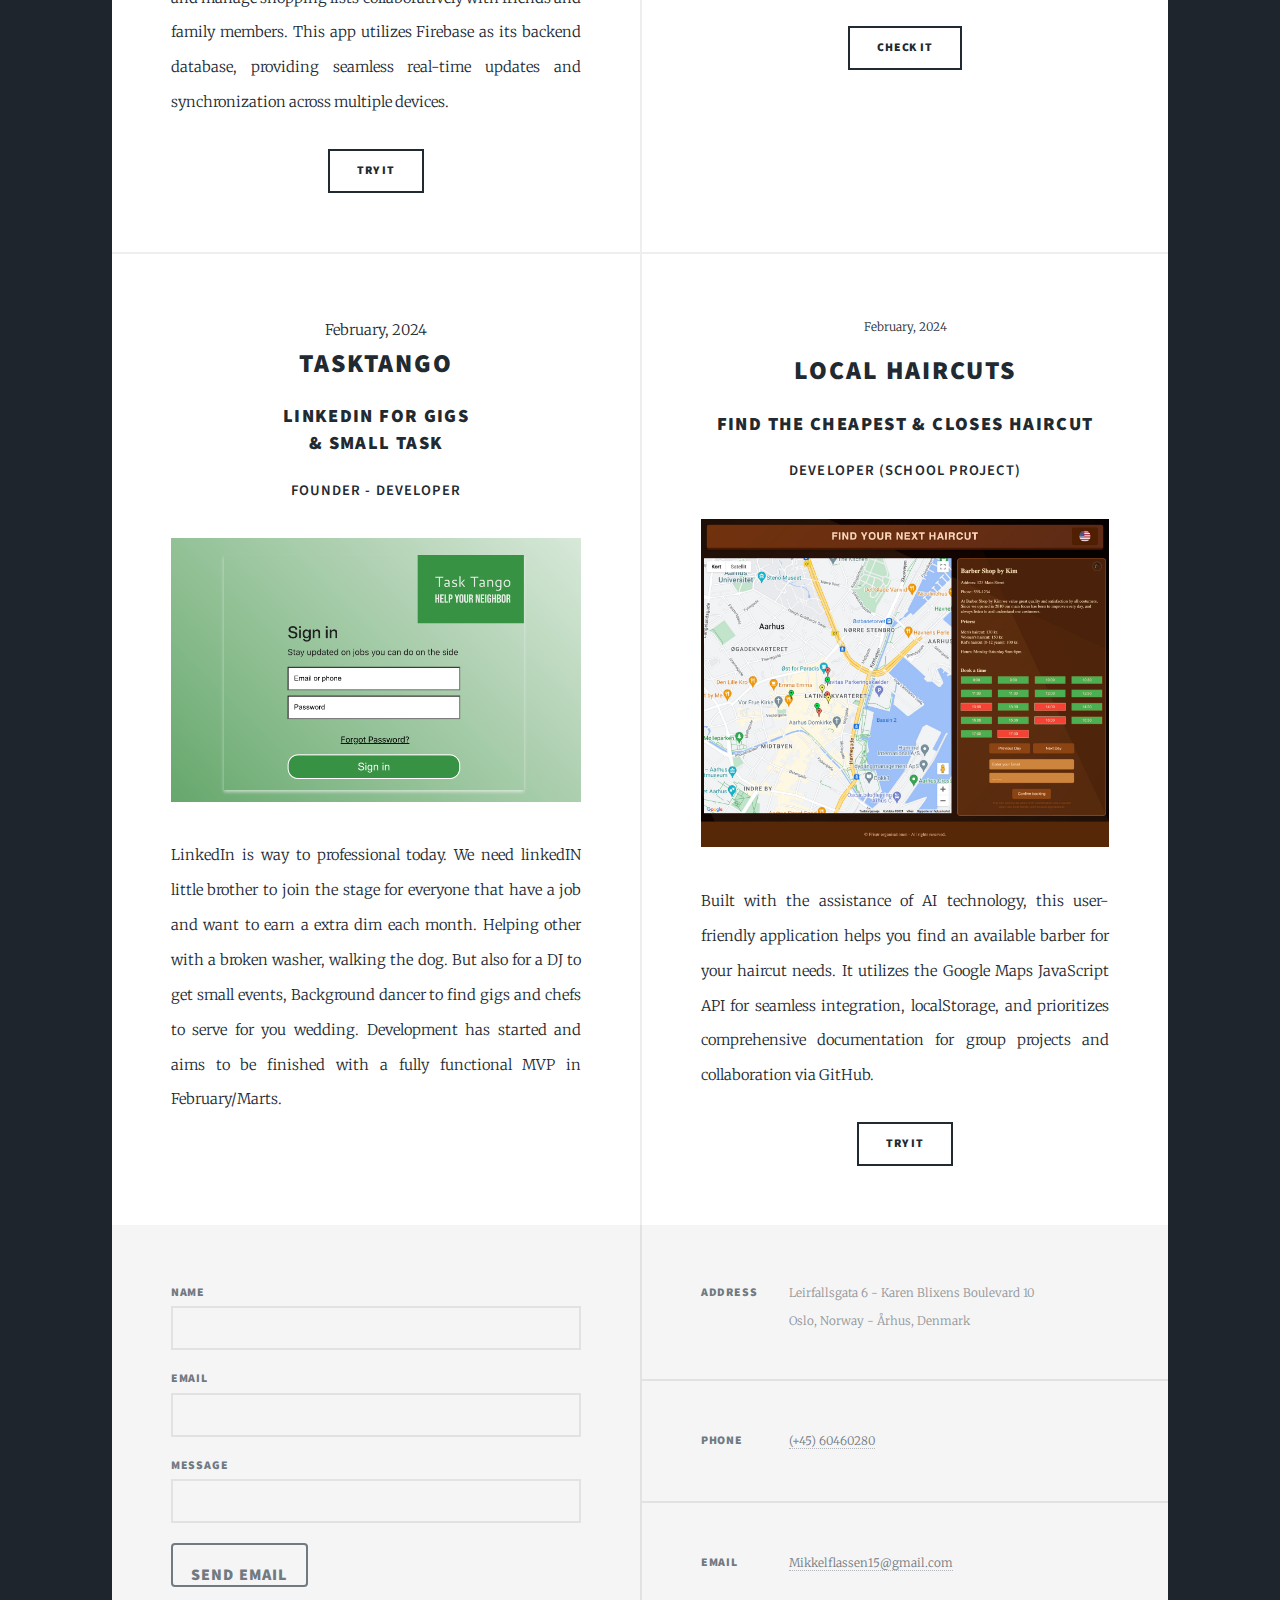
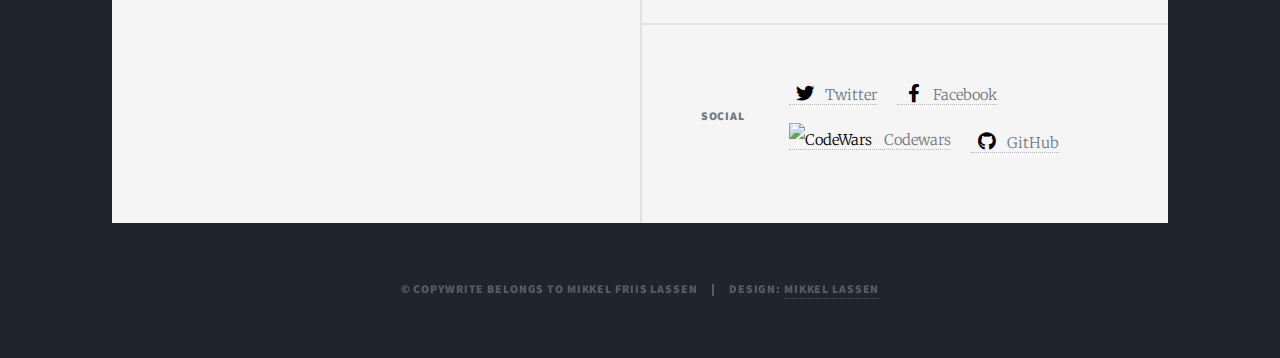
==== commit 1ac94baa: "Update index.html" ====
--- a/index.html
+++ b/index.html
@@ -146,7 +146,33 @@
 										I managed the development stage of the dashboard as a Product Manager, overseeing the tracking of KPIs and user behaviors for our integration with a mobile banking application in Africa. My responsibilities included aligning functions and information with stakeholders' expectations, adapting to market shifts, analyzing data, presenting insights to key stakeholders, and thoroughly testing information to ensure comprehensive coverage and minimize waste. This role was under the titles of Data Analyst and Finance in the organization.</p>
 									
 									</article>
-									
+									<article>
+										<header>
+											<span class="date">December, 2023</span>
+											<h2><a href="#">Real-Time Shopping List App
+											</a></h2>
+											<strong>Developer</strong> 
+										</header>
+										<a href="#" class="image fit"><img src="images/goodFood.png" alt="" /></a>
+										<p>A user-friendly mobile application designed to simplify shopping experiences by enabling users to create, share, and manage shopping lists collaboratively with friends and family members. This app utilizes Firebase as its backend database, providing seamless real-time updates and synchronization across multiple devices.</p>
+										<ul class="actions special">
+											<li><a href="https://shoppinglist-mikkelflassen.netlify.app" class="button">Try it</a></li>
+										</ul>
+									</article>
+									
+									<!-- Posts 5 -->
+									<article>
+										<header>
+											<span class="date">June 1, 2024</span>
+											<h2><a href="#">ZeroBuzz<br />
+											A Non-Alcoholic beer</a></h2>
+										</header>
+										<a href="#" class="image fit"><img src="images/ZerobuzzLogo.png" alt="" /></a>
+										<p>Made up beer company to try and learn more about design and colors. I have worked with Canva, Figma and Photoshop evt. Developed in HTML, CSS and JS as a final exam for Multimedia Designer.</p>
+										<ul class="actions special">
+											<li><a href="https://blog.mikkelflassen.com/index.html#" class="button">Check it</a></li>
+										</ul>
+									</article>
 									
 									<article >
 										<span class="date">February, 2024</span>
@@ -180,33 +206,7 @@
 								</article>
 								
 								 
-								<article>
-									<header>
-										<span class="date">December, 2023</span>
-										<h2><a href="#">Real-Time Shopping List App
-										</a></h2>
-										<strong>Developer</strong> 
-									</header>
-									<a href="#" class="image fit"><img src="images/goodFood.png" alt="" /></a>
-									<p>A user-friendly mobile application designed to simplify shopping experiences by enabling users to create, share, and manage shopping lists collaboratively with friends and family members. This app utilizes Firebase as its backend database, providing seamless real-time updates and synchronization across multiple devices.</p>
-									<ul class="actions special">
-										<li><a href="https://shoppinglist-mikkelflassen.netlify.app" class="button">Try it</a></li>
-									</ul>
-								</article>
-								
-								<!-- Posts 5 -->
-								<article>
-									<header>
-										<span class="date">June 1, 2024</span>
-										<h2><a href="#">ZeroBuzz<br />
-										A Non-Alcoholic beer</a></h2>
-									</header>
-									<a href="#" class="image fit"><img src="images/ZerobuzzLogo.png" alt="" /></a>
-									<p>Made up beer company to try and learn more about design and colors. I have worked with Canva, Figma and Photoshop evt. Developed in HTML, CSS and JS as a final exam for Multimedia Designer.</p>
-									<ul class="actions special">
-										<li><a href="https://blog.mikkelflassen.com/index.html#" class="button">Check it</a></li>
-									</ul>
-								</article>
+								
 								 <!-- Posts 6 
 								<article>
 									<header>
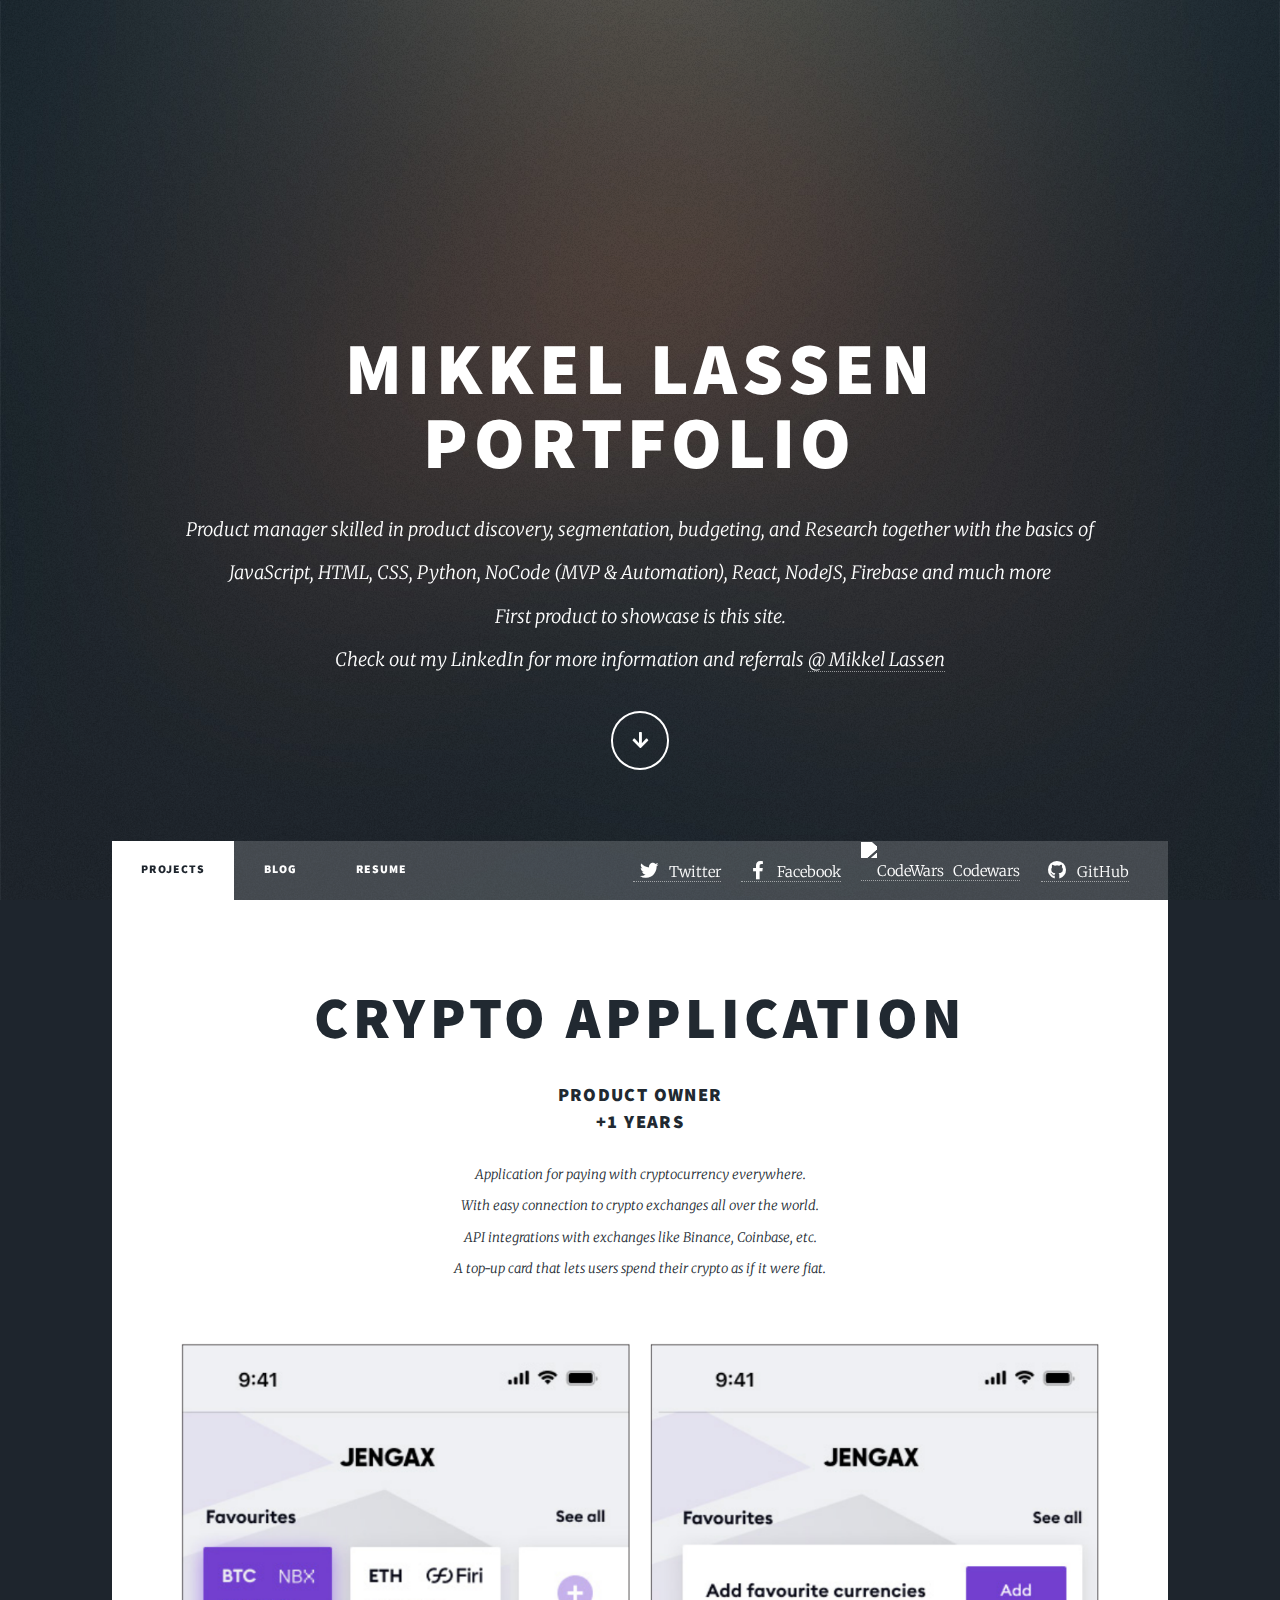
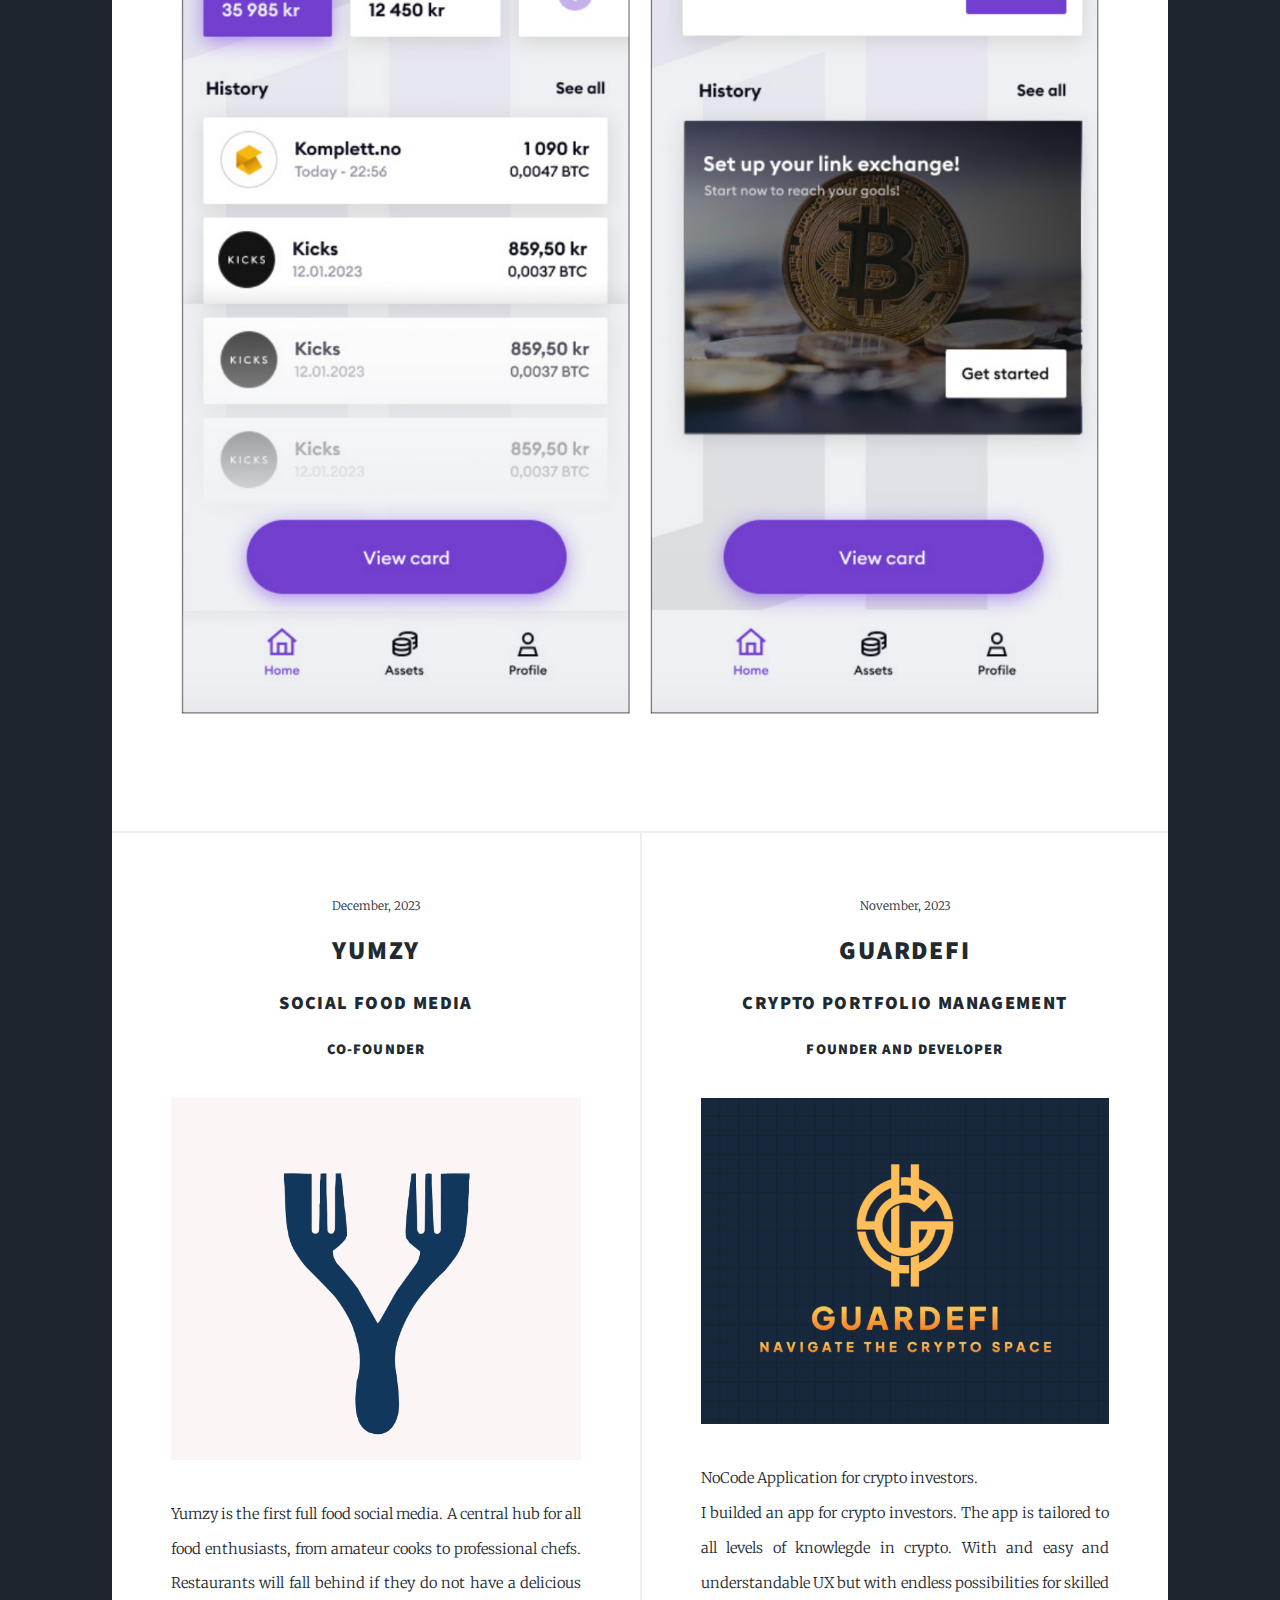
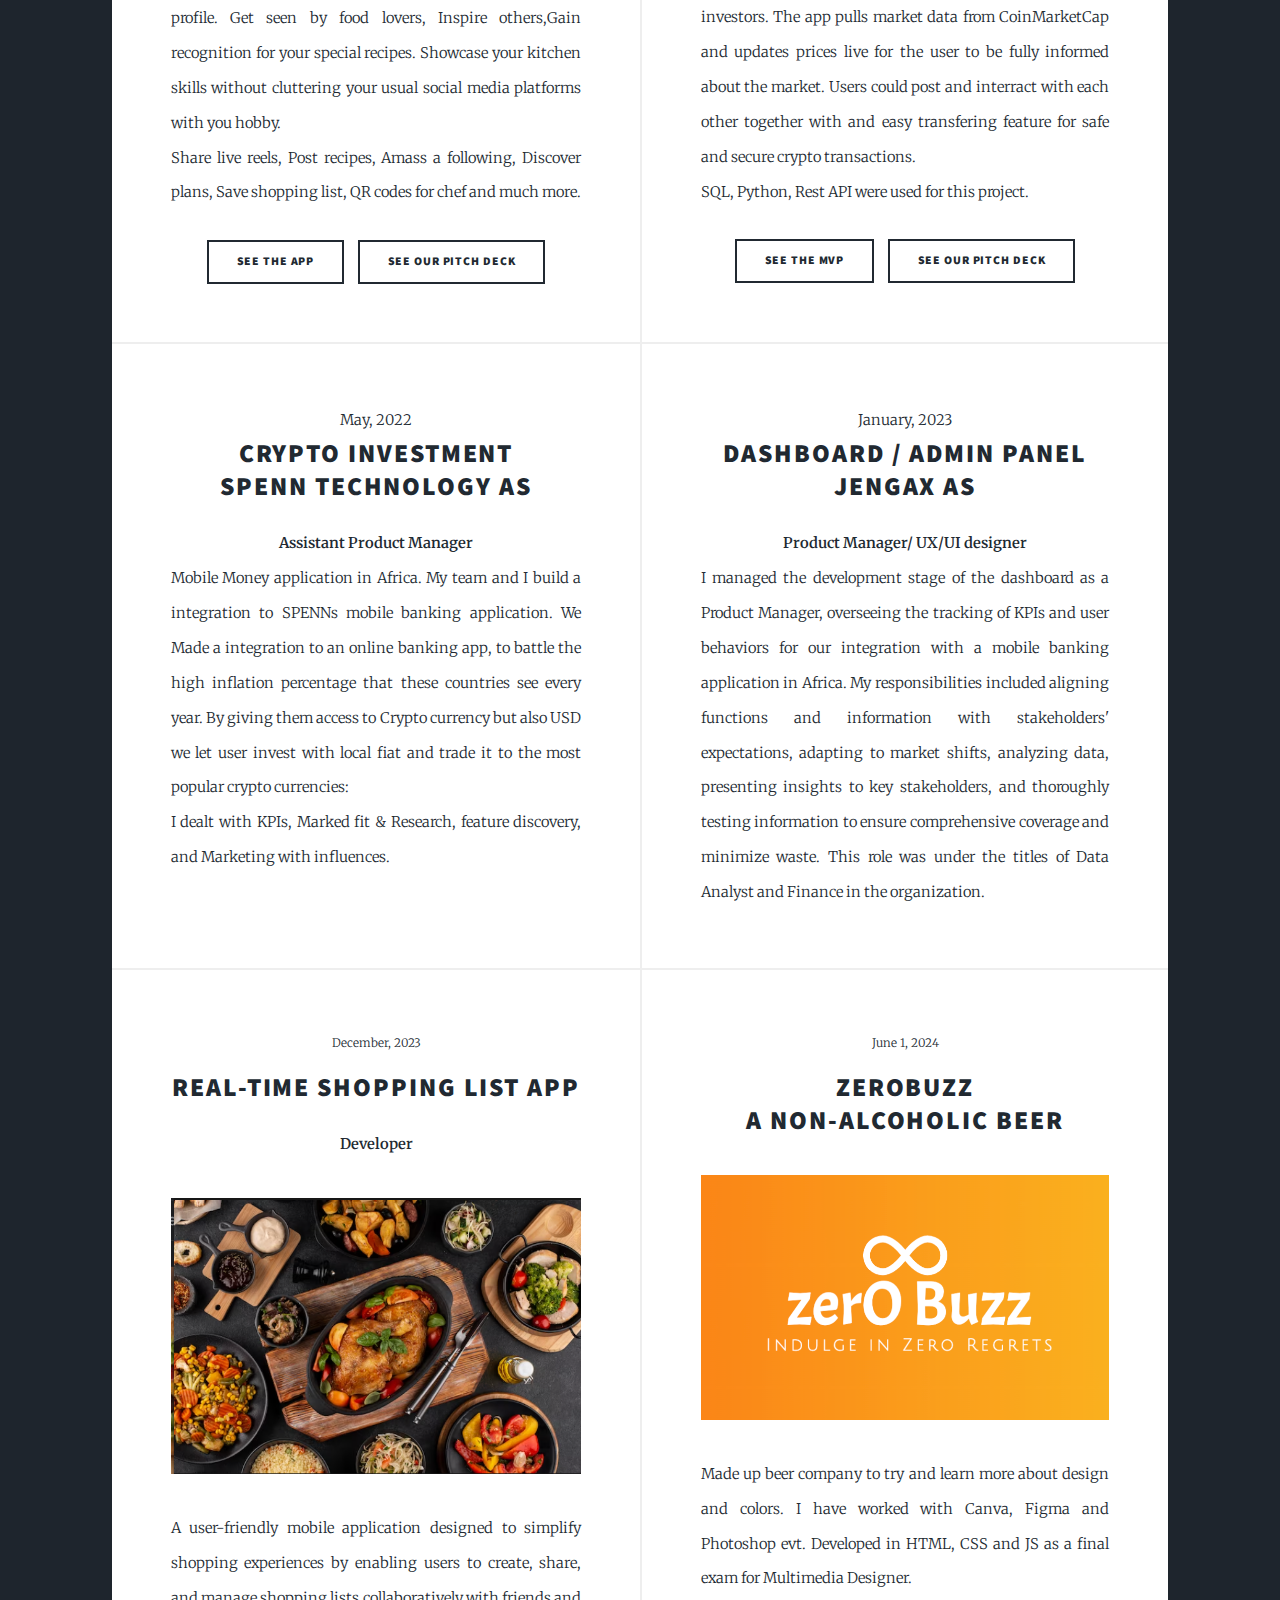
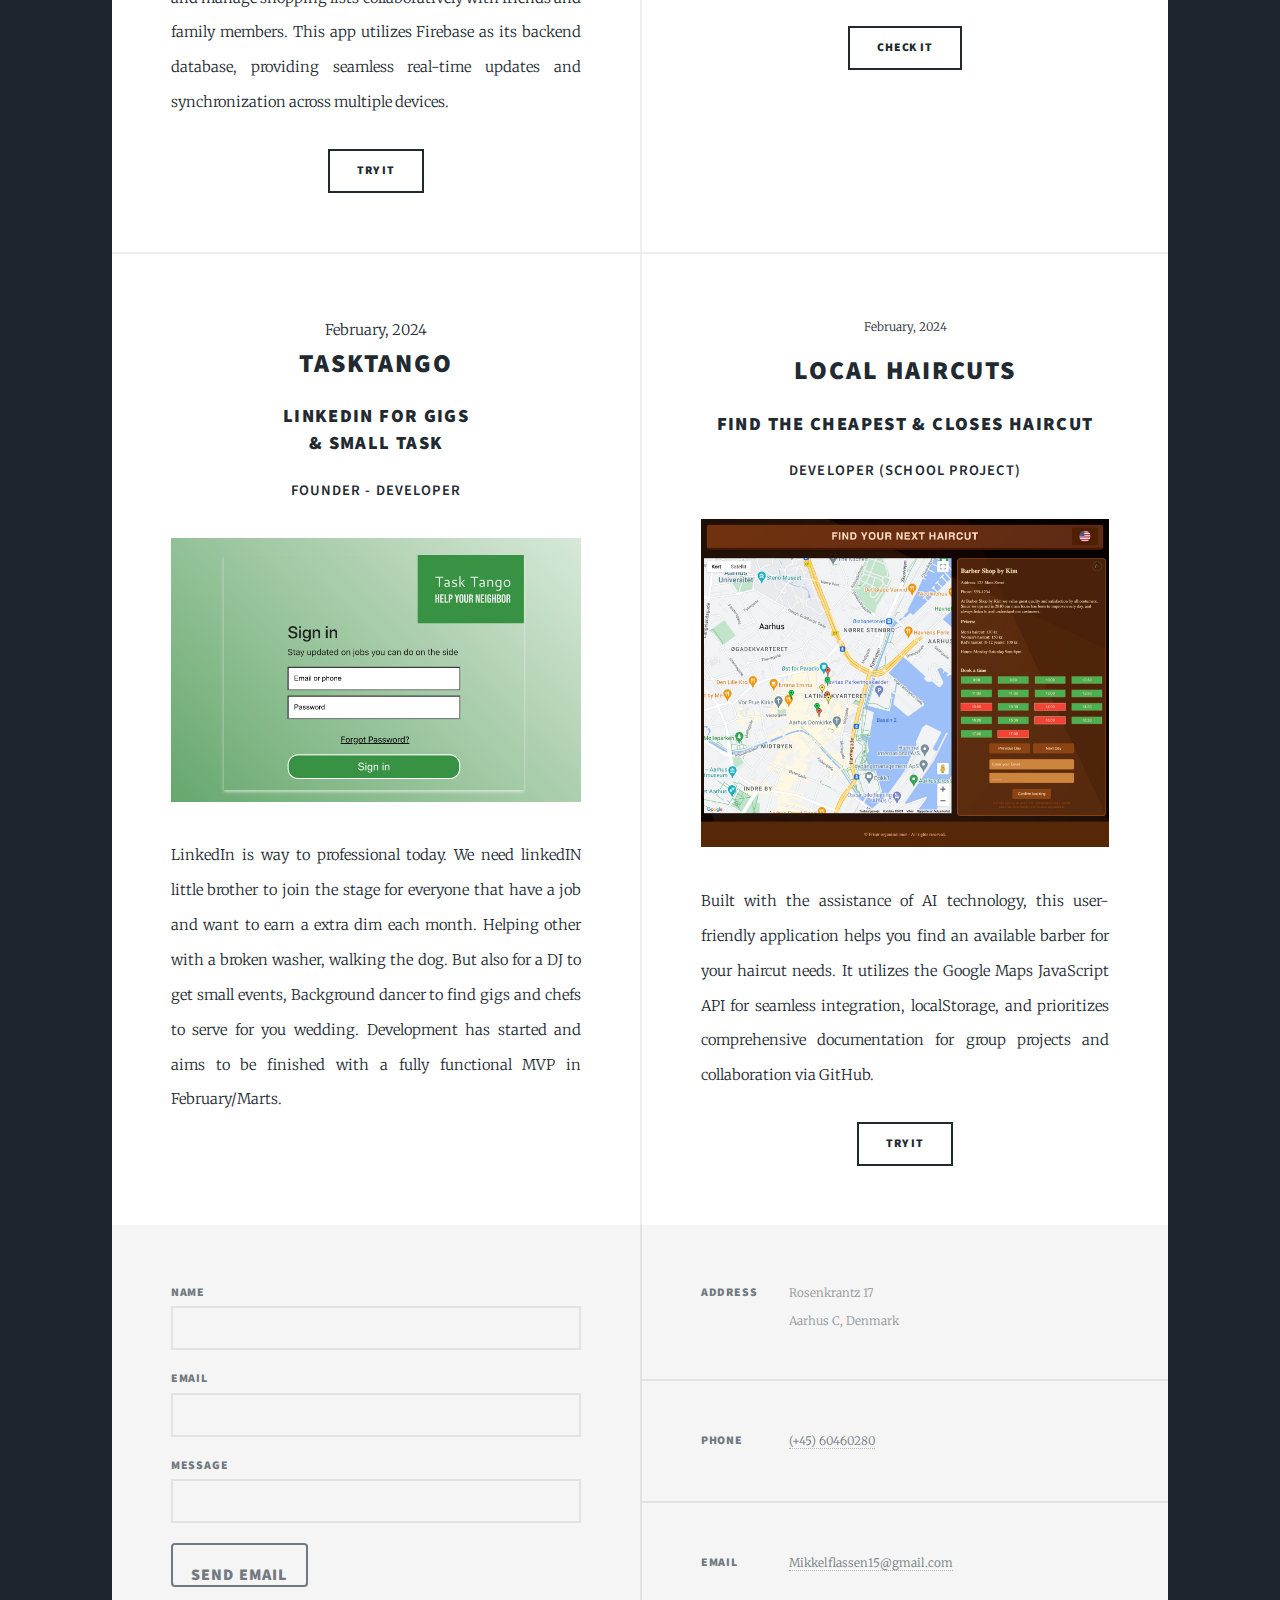
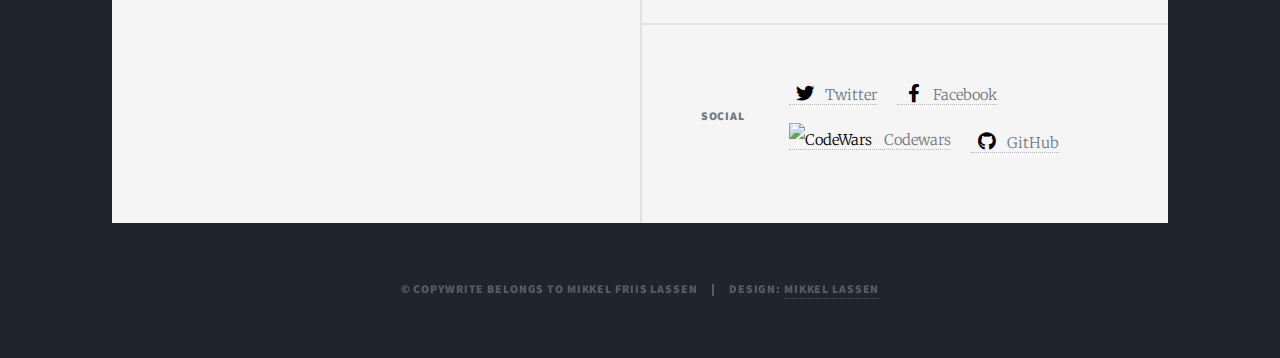
==== commit 5eee859a: "Update index.html" ====
--- a/index.html
+++ b/index.html
@@ -259,8 +259,8 @@
 						<section class="split contact">
 							<section class="alt">
 								<h3>Address</h3>
-								<p>Leirfallsgata 6 - Karen Blixens Boulevard 10<br />
-								Oslo, Norway -  Århus, Denmark</p>
+								<p> Rosenkrantz 17<br />
+								  Aarhus C, Denmark</p>
 								
 							</section>
 							<section>
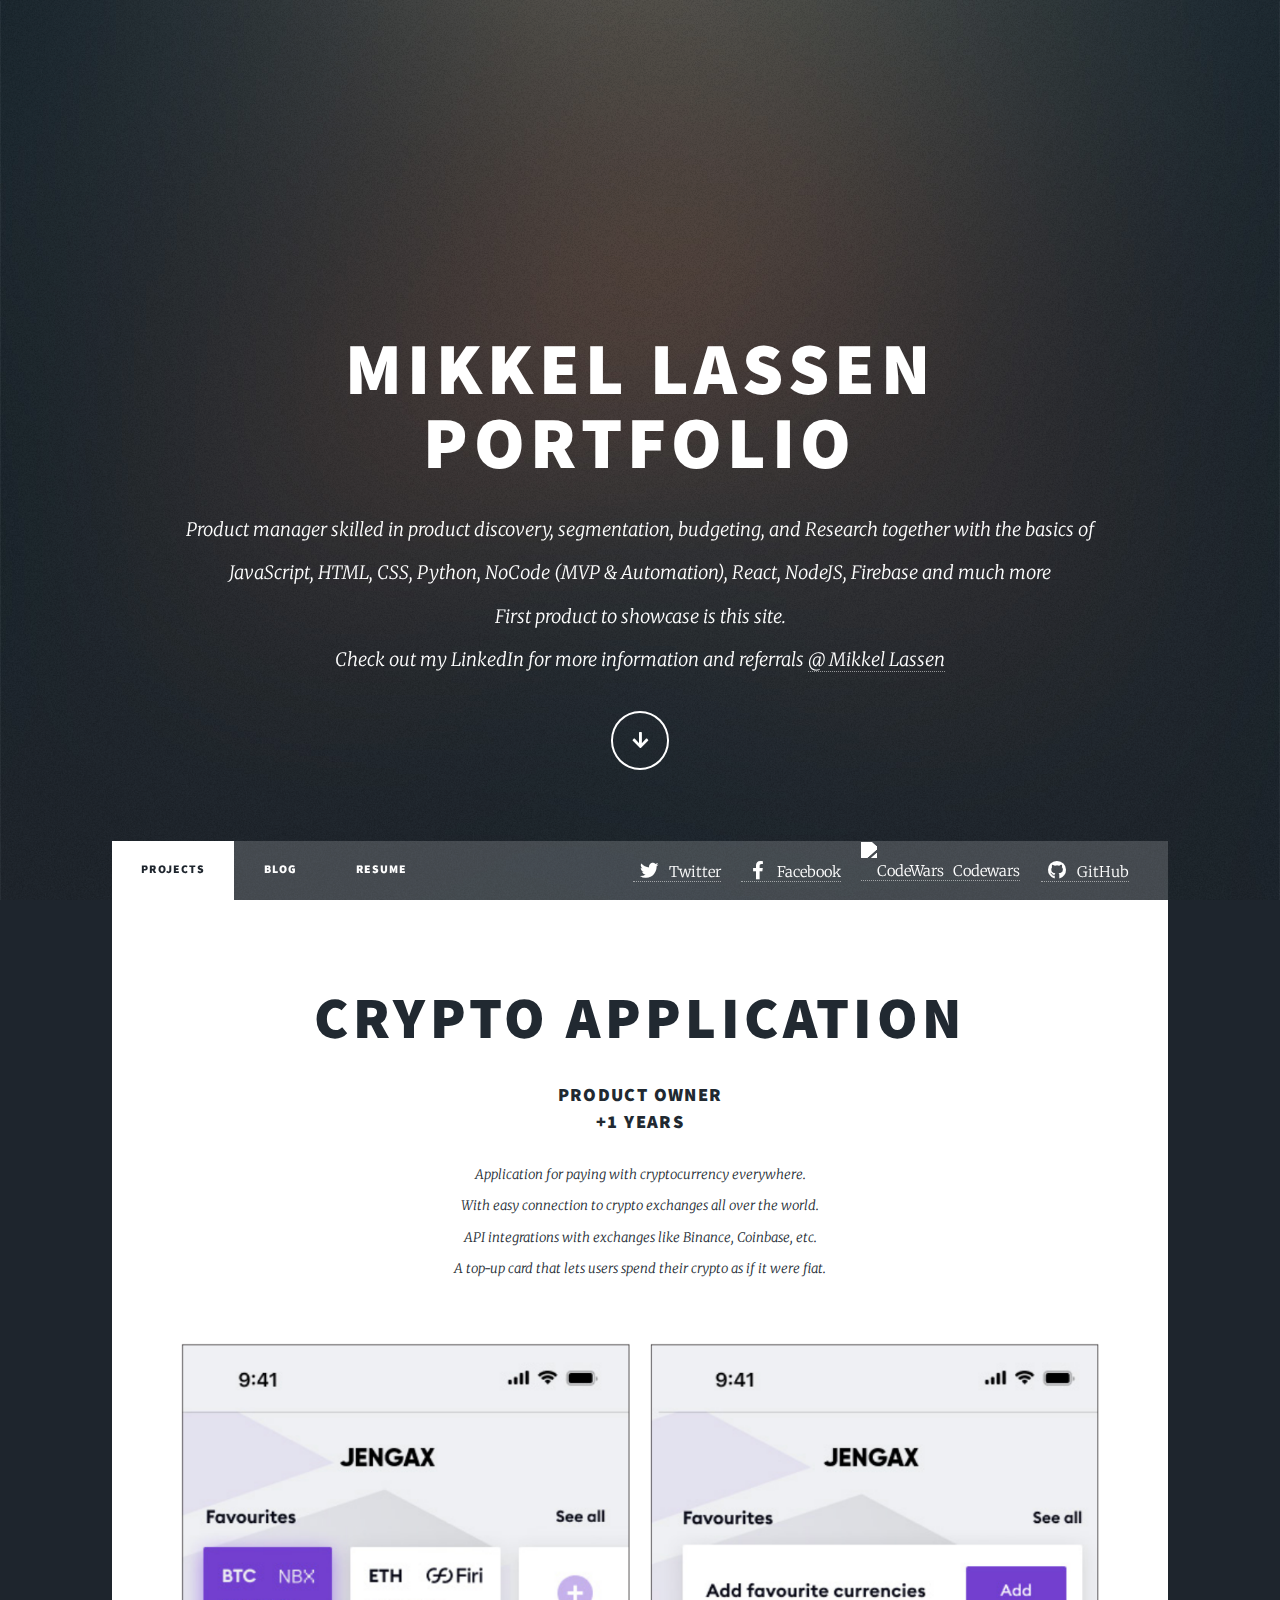
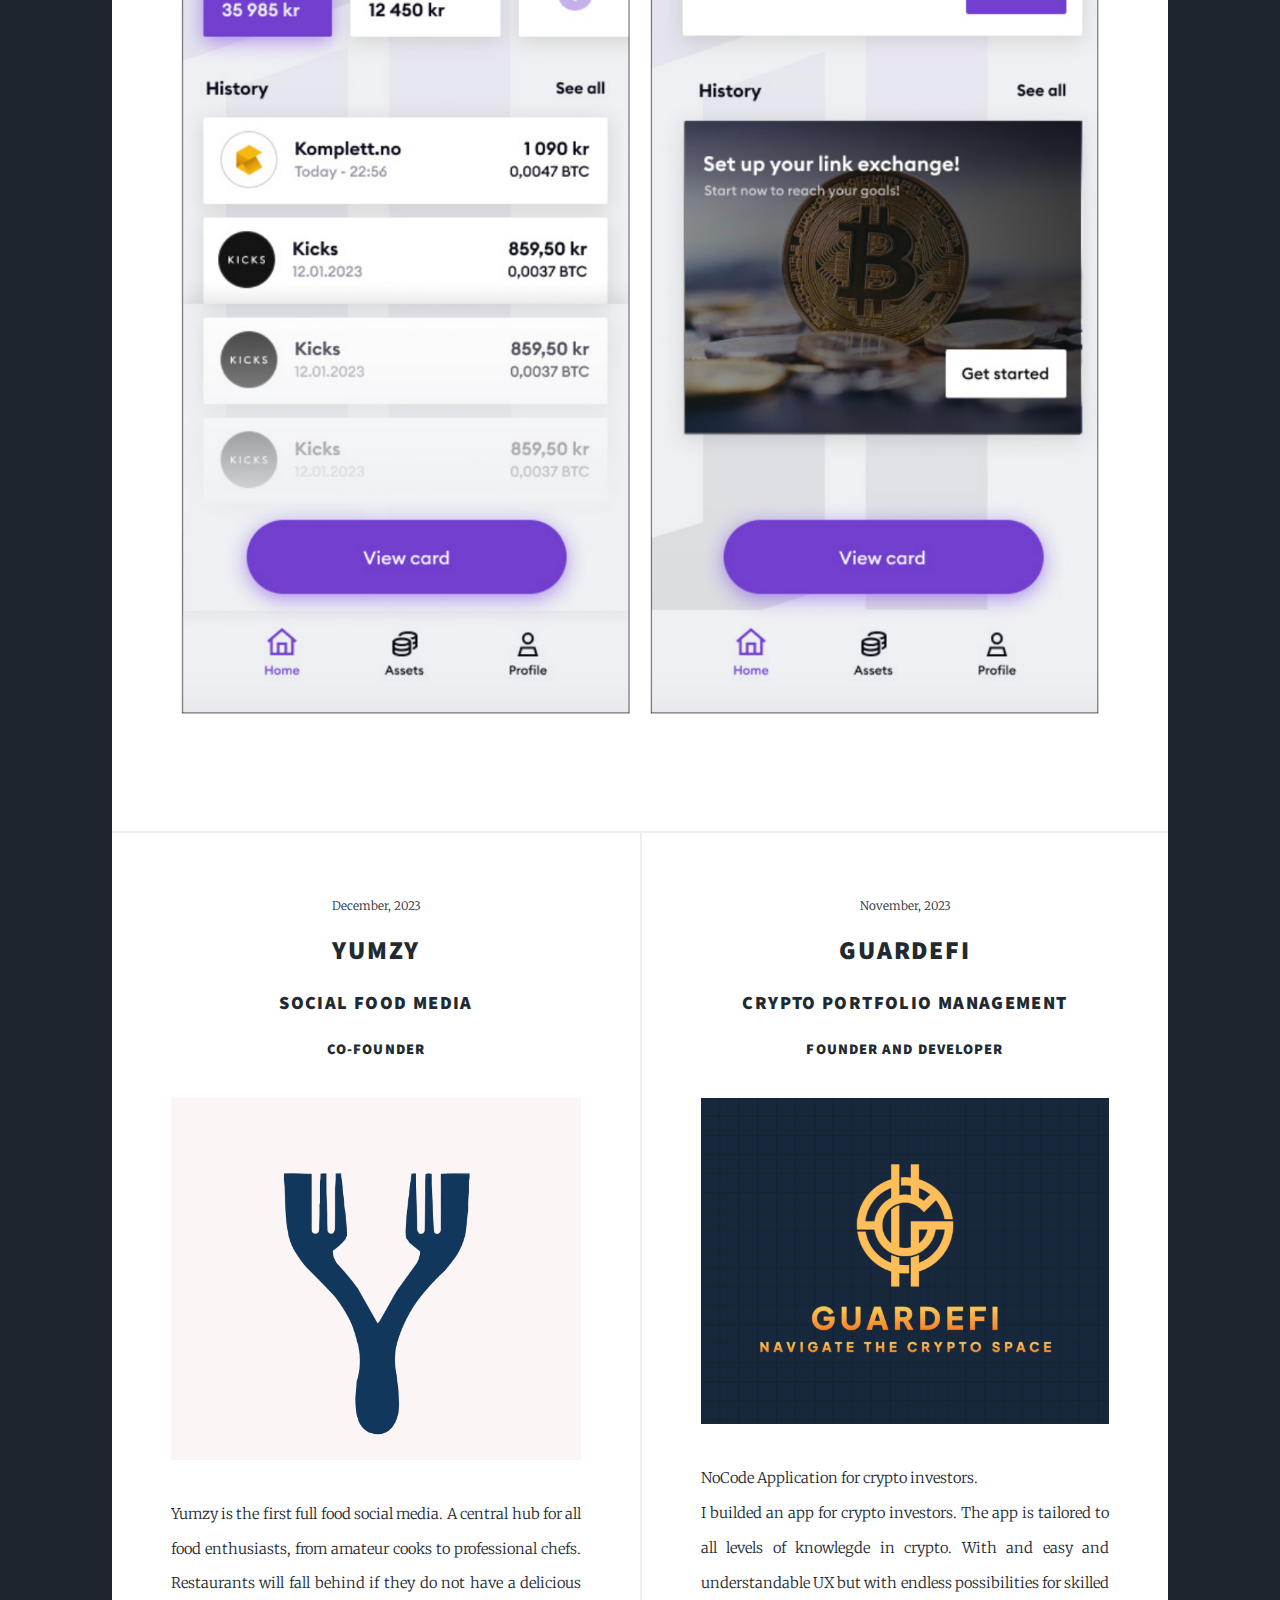
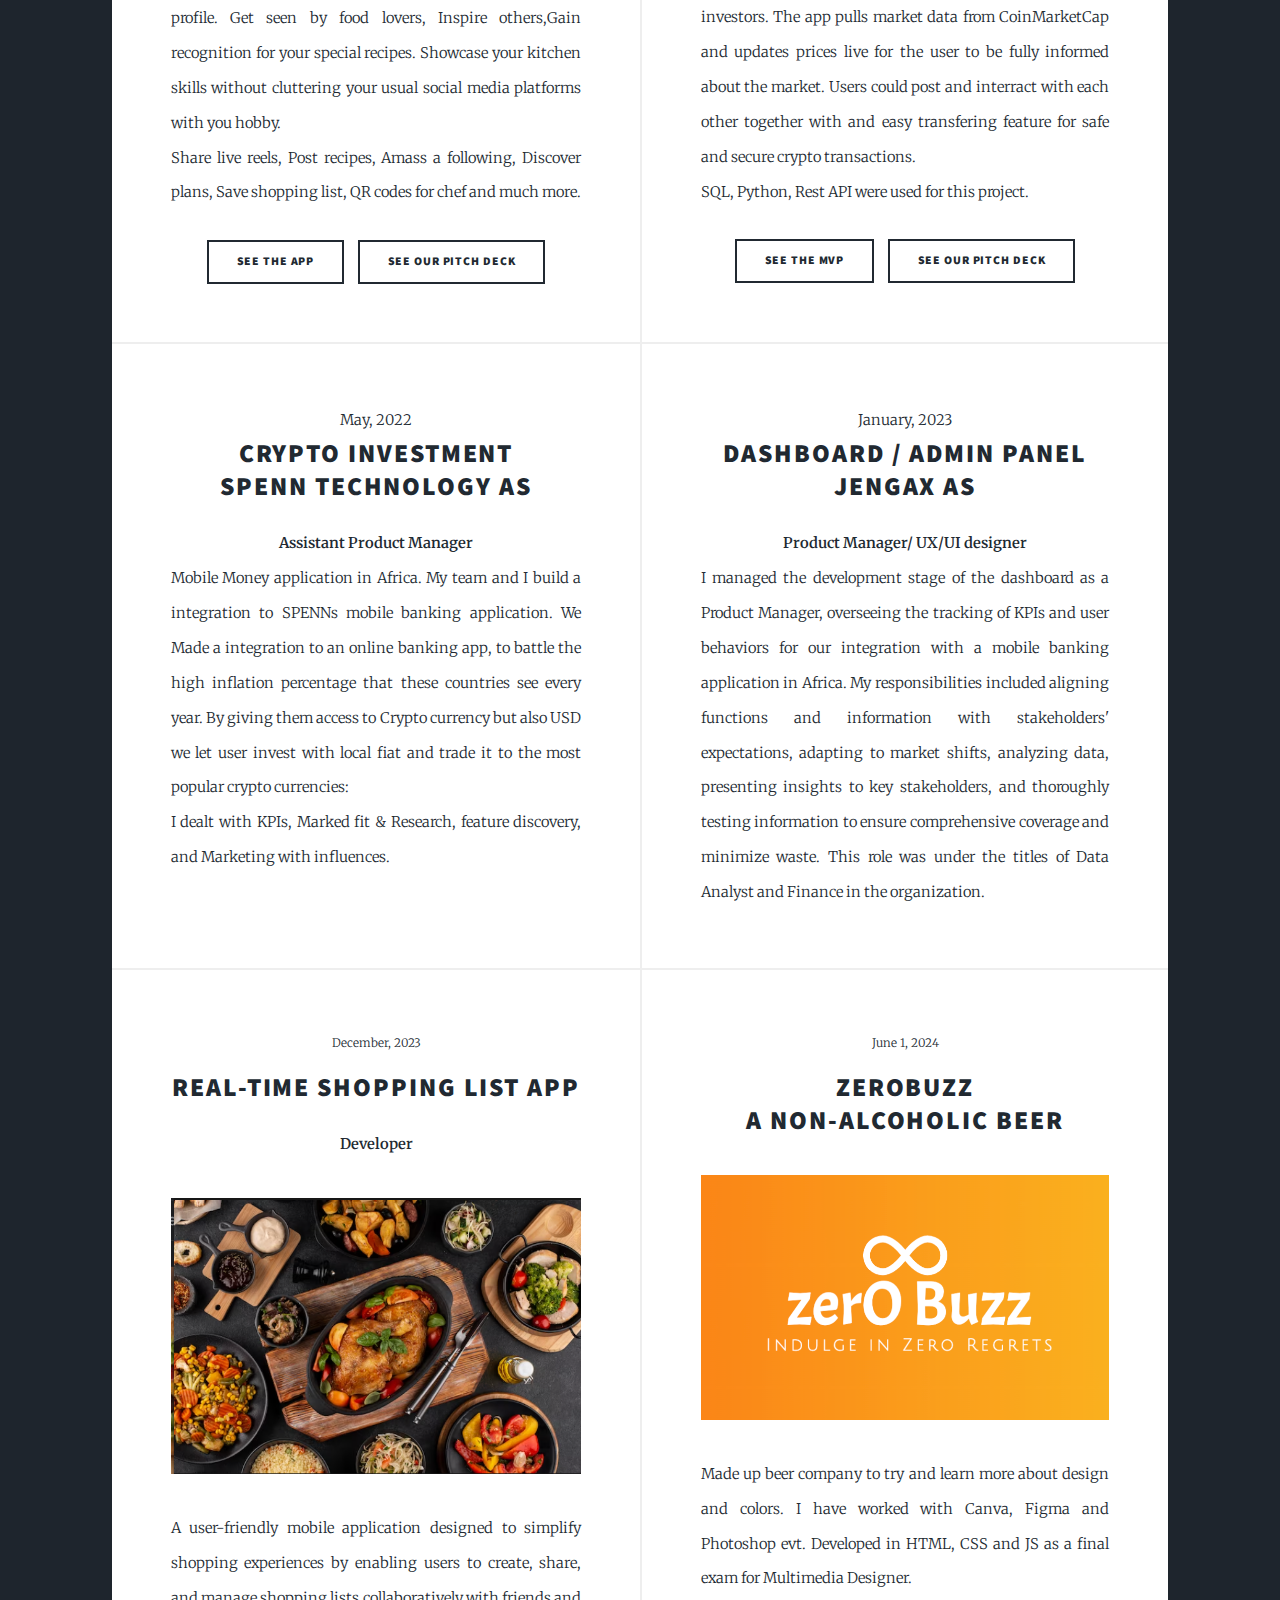
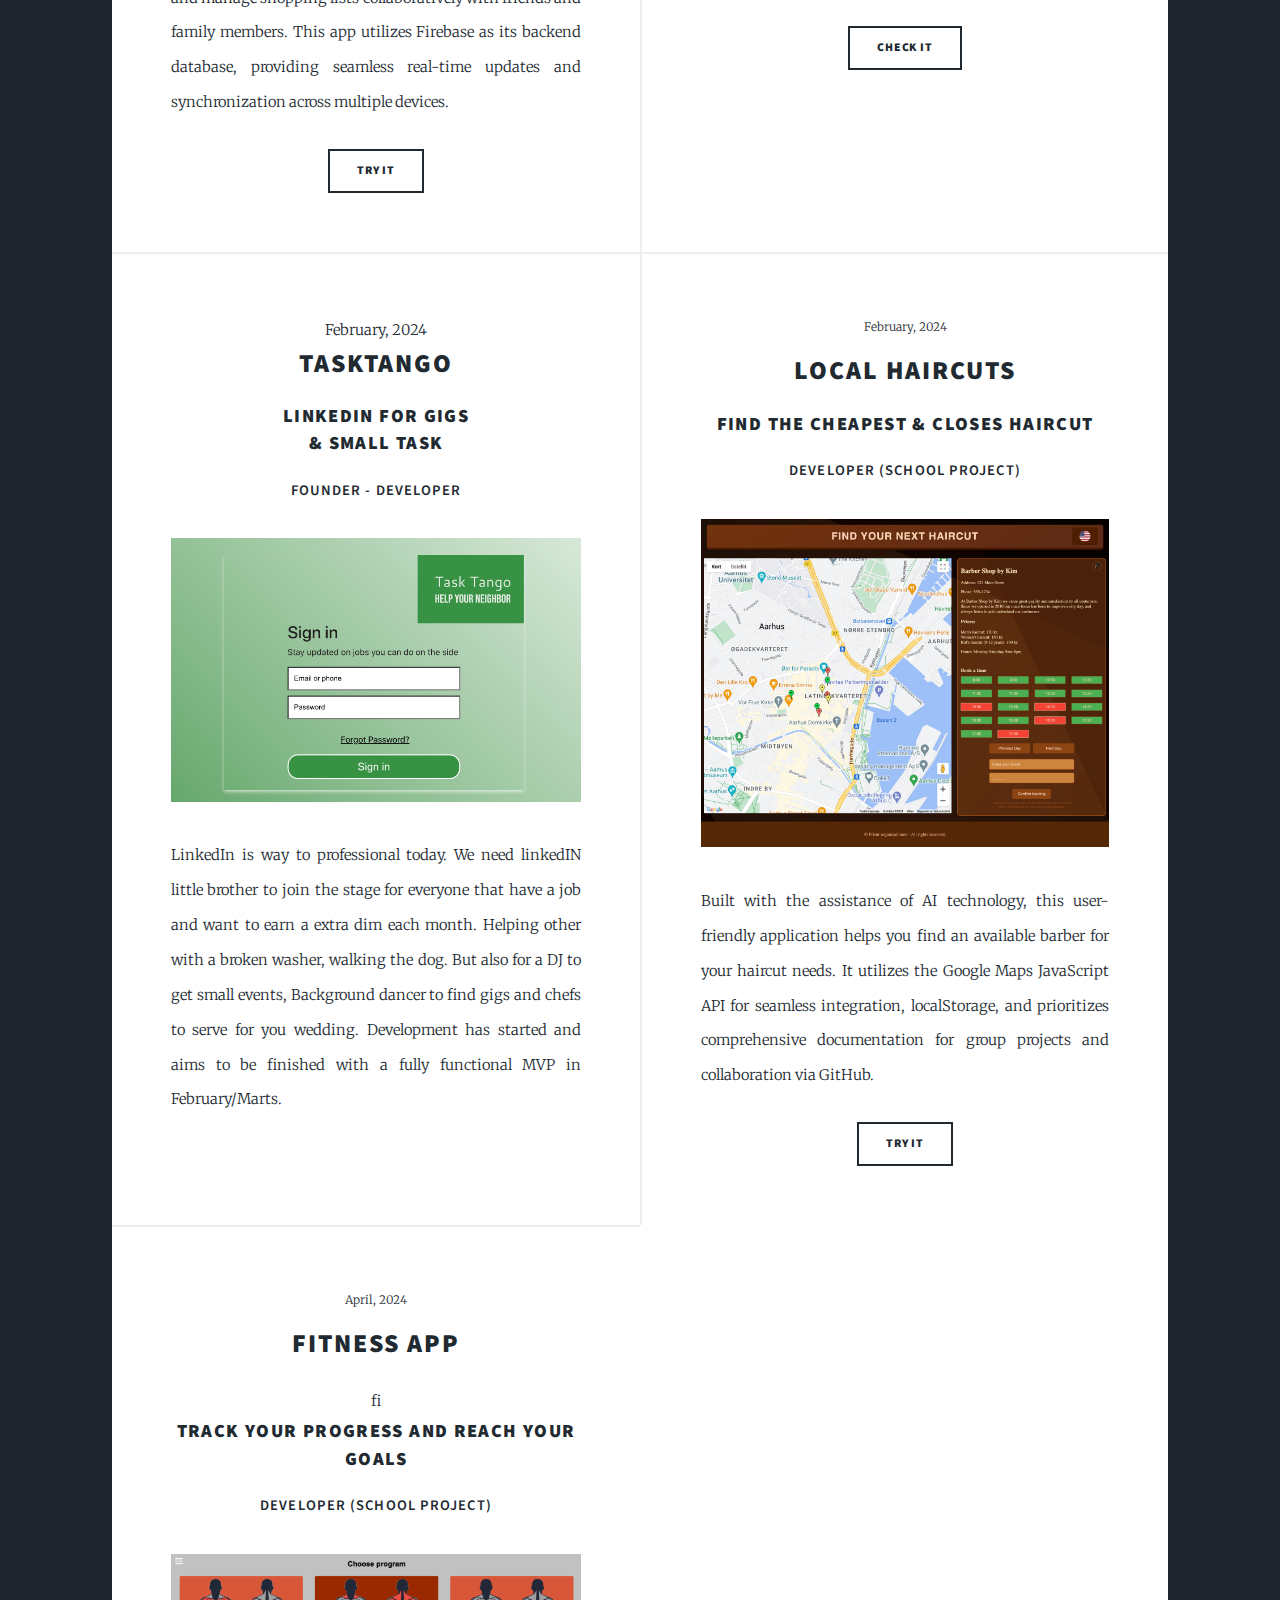
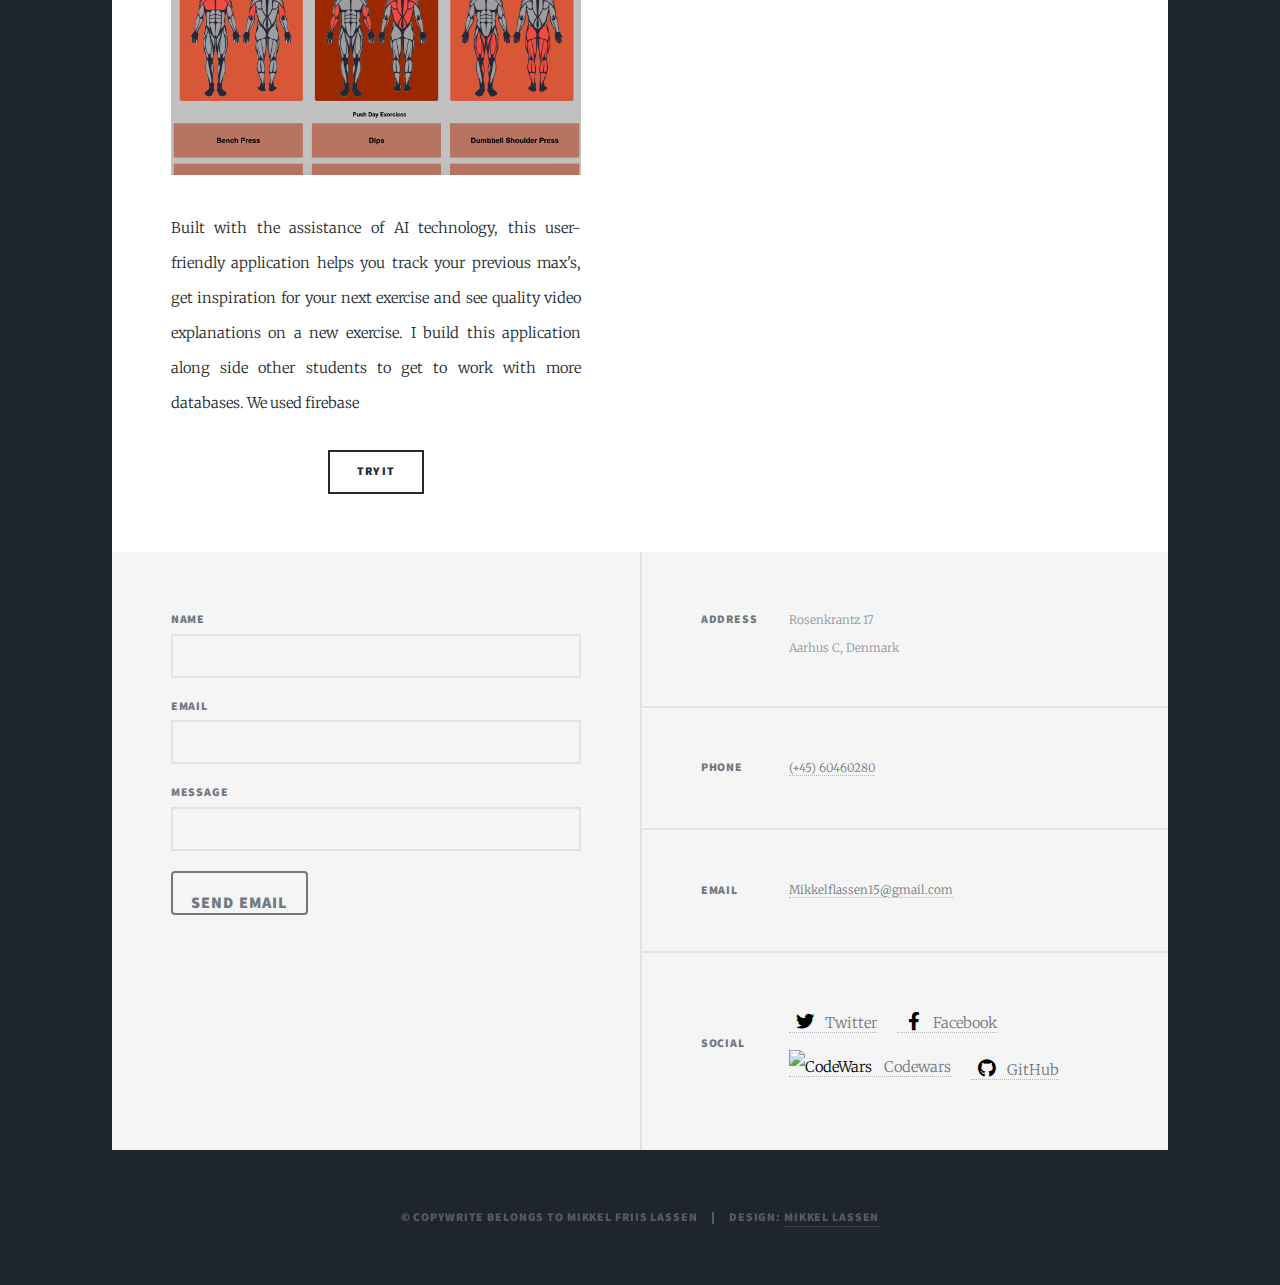
==== commit 5dea506e: "New projected added" ====
--- a/index.html
+++ b/index.html
@@ -204,6 +204,20 @@
 										<li><a href="https://github.com/Mikkelflassen/Hairdress-web-application" class="button">Try it</a></li>
 									</ul>
 								</article>
+
+								<article>
+									<header>
+										<span class="date">April, 2024</span>
+										<h2><a href="#">Fitness App<br /></h2></a>fi
+										<h3>Track your progress and reach your goals <br>
+									<h4><strong> Developer (School project) </strong></h4>
+									</header>
+									<a href="#" class="image fit"><img src="images/fitnessAppp.png" alt="" /></a>
+									<p>Built with the assistance of AI technology, this user-friendly application helps you track your previous max's, get inspiration for your next exercise and see quality video explanations on a new exercise. I build this application along side other students to get to work with more databases. We used firebase  </p>
+									<ul class="actions special">
+										<li><a href="http://fitnessx.swishndish.dk/index.html" class="button">Try it</a></li>
+									</ul>
+								</article>
 								
 								 
 								
